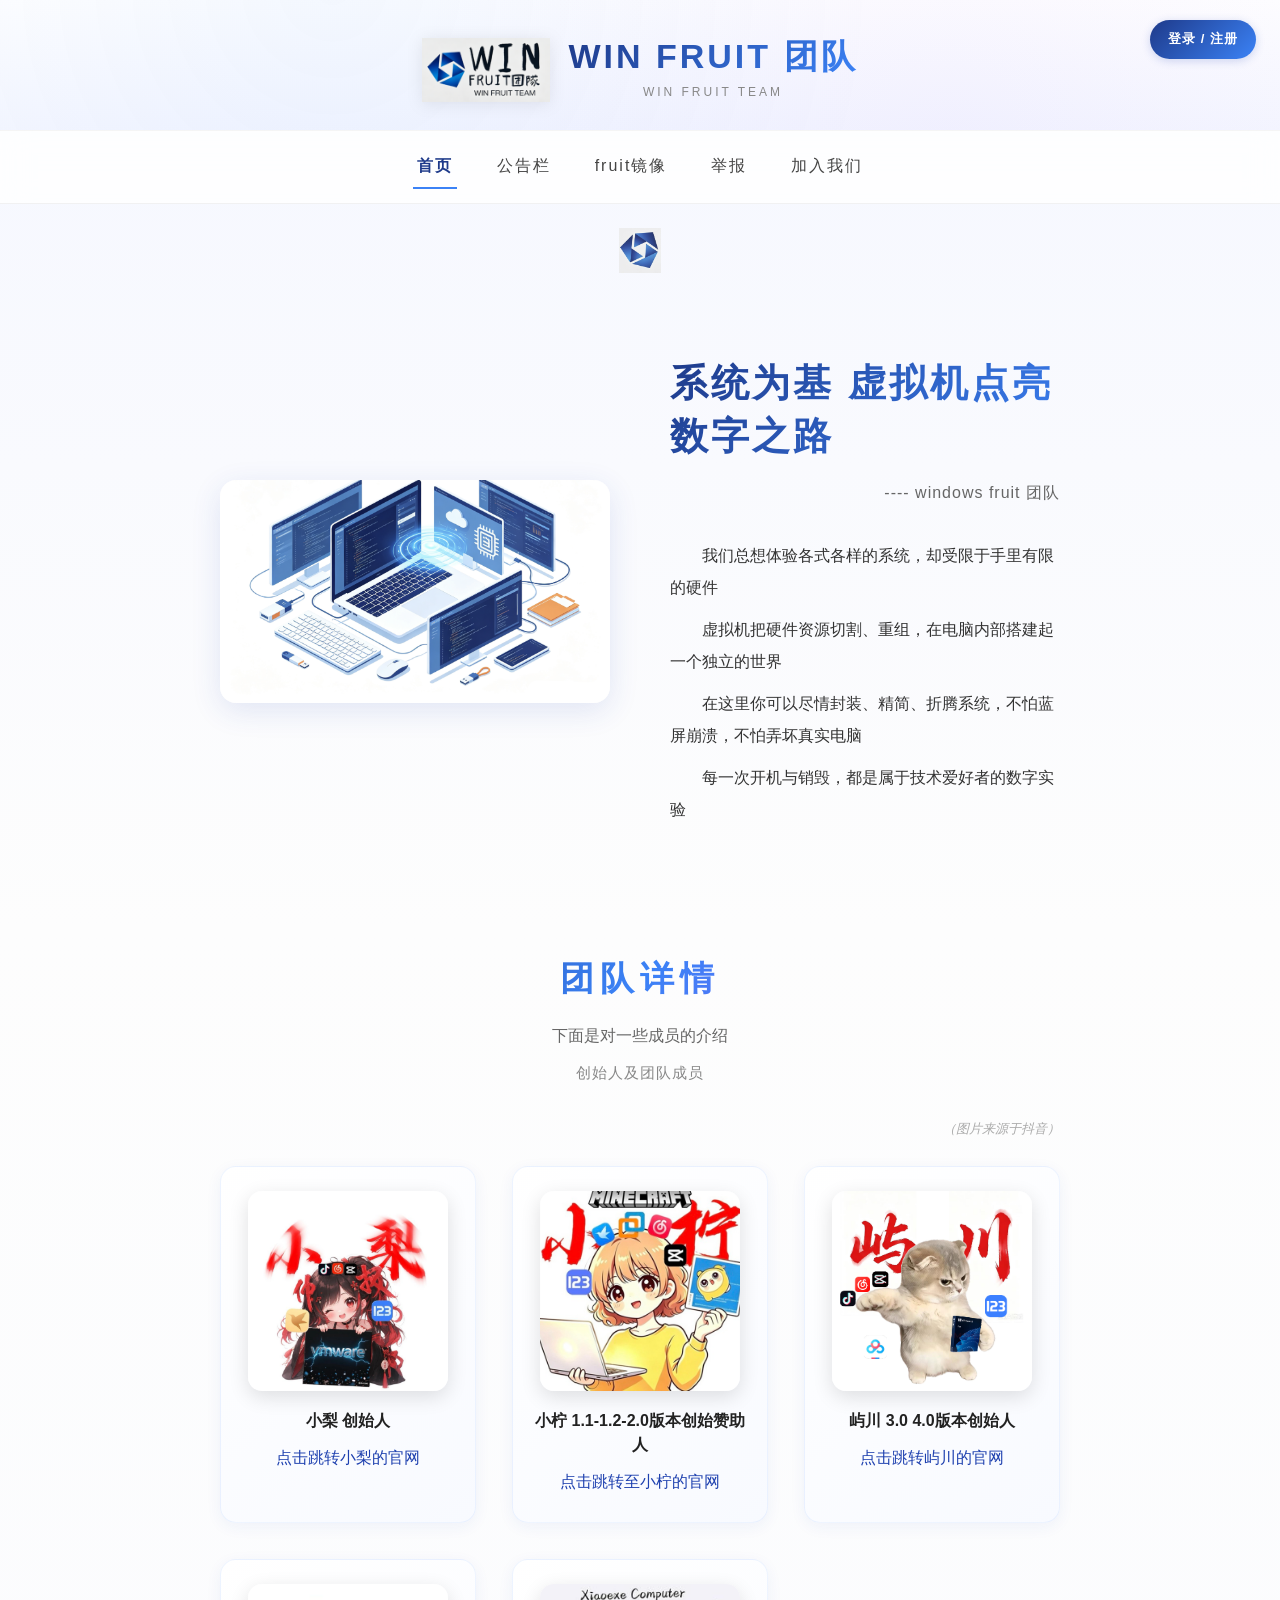
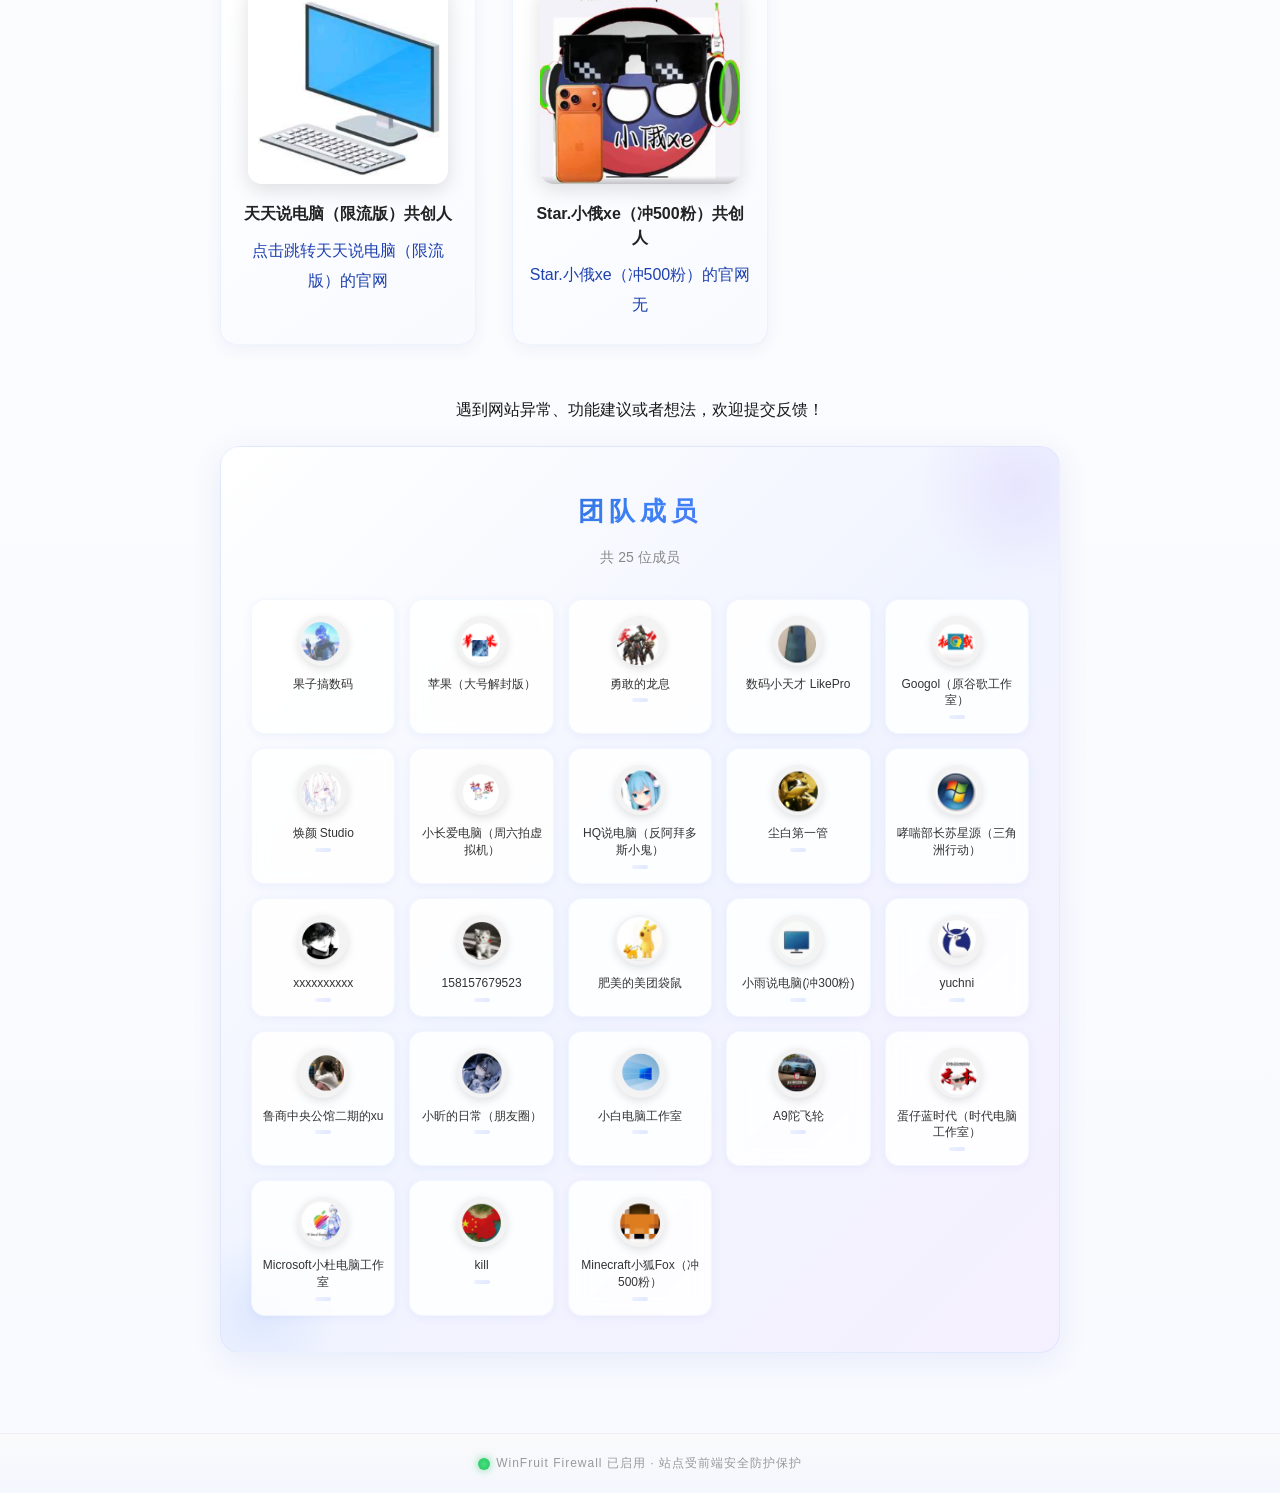
==== index.html @ 323053b9 "Update index.html" ====
<!DOCTYPE html>
<html lang="zh-CN">
<head>
    <meta charset="UTF-8">
    <meta name="viewport" content="width=device-width, initial-scale=1.0">
    <title>winfruit 团队</title>
    <style>
        * {
            margin: 0;
            padding: 0;
            box-sizing: border-box;
        }
        body {
            font-family: -apple-system, BlinkMacSystemFont, "Segoe UI", "PingFang SC", "Hiragino Sans GB", "Microsoft YaHei", "Helvetica Neue", Helvetica, Arial, sans-serif;
            color: #1a1a1a;
            background: linear-gradient(180deg, #f5f7ff 0%, #fdfdfd 30%, #f8faff 100%);
            line-height: 1.9;
            -webkit-font-smoothing: antialiased;
            -moz-osx-font-smoothing: grayscale;
            text-rendering: optimizeLegibility;
        }

        /* ========== 超链接美化 ========== */
        a {
            color: #1e40af;
            text-decoration: none;
            position: relative;
            transition: color 0.3s ease;
            cursor: pointer;
        }
        a::after {
            content: '';
            position: absolute;
            left: 0;
            bottom: -2px;
            width: 0;
            height: 1.5px;
            background: linear-gradient(90deg, #1e40af, #3b82f6);
            transition: width 0.3s ease;
        }
        a:hover {
            color: #2563eb;
        }
        a:hover::after {
            width: 100%;
        }
        a:active {
            color: #1e3a8a;
        }

        /* ========== 顶部头部 ========== */
        header {
            padding: 36px 20px 14px;
            text-align: center;
            background: linear-gradient(180deg, #ffffff 0%, #f5f7ff 100%);
            border-bottom: 1px solid rgba(0,0,0,0.04);
            position: relative;
            overflow: hidden;
        }
        header::before {
            content: '';
            position: absolute;
            top: -50%;
            left: -10%;
            width: 120%;
            height: 200%;
            background: radial-gradient(circle at 30% 20%, rgba(59,130,246,0.06) 0%, transparent 50%),
                        radial-gradient(circle at 70% 80%, rgba(139,92,246,0.05) 0%, transparent 50%);
            pointer-events: none;
        }
        .site-logo {
            display: flex;
            align-items: center;
            justify-content: center;
            gap: 18px;
            margin-bottom: 12px;
            position: relative;
            z-index: 1;
        }
        .site-logo img {
            height: 64px;
            width: auto;
            filter: drop-shadow(0 2px 8px rgba(0,0,0,0.08));
            transition: transform 0.4s cubic-bezier(0.34, 1.56, 0.64, 1);
        }
        .site-logo img:hover {
            transform: scale(1.08) rotate(-3deg);
        }
        .logo-text h1 {
            font-size: 34px;
            font-weight: 700;
            line-height: 1.2;
            letter-spacing: 3px;
            background: linear-gradient(135deg, #1e3a8a 0%, #3b82f6 50%, #8b5cf6 100%);
            -webkit-background-clip: text;
            -webkit-text-fill-color: transparent;
            background-clip: text;
            background-size: 200% 200%;
            animation: gradientShift 4s ease infinite;
        }
        @keyframes gradientShift {
            0%, 100% { background-position: 0% 50%; }
            50% { background-position: 100% 50%; }
        }
        .logo-text p {
            font-size: 12px;
            letter-spacing: 3px;
            color: #888;
            margin-top: 4px;
        }
        .site-title {
            font-size: 18px;
            margin-top: 10px;
            letter-spacing: 4px;
            color: #555;
        }

        /* ========== 用户区域（右上角） ========== */
        .user-area {
            position: absolute;
            top: 20px;
            right: 24px;
            z-index: 10;
            display: flex;
            align-items: center;
            gap: 10px;
        }
        .user-area .login-btn {
            padding: 7px 18px;
            background: linear-gradient(135deg, #1e3a8a, #3b82f6);
            color: #fff !important;
            border-radius: 20px;
            font-size: 13px;
            font-weight: 600;
            letter-spacing: 1px;
            transition: all 0.3s ease;
            box-shadow: 0 2px 10px rgba(30,64,175,0.2);
        }
        .user-area .login-btn::after { display: none; }
        .user-area .login-btn:hover {
            transform: translateY(-2px);
            box-shadow: 0 4px 16px rgba(30,64,175,0.35);
            color: #fff !important;
        }
        .user-info {
            display: flex;
            align-items: center;
            gap: 8px;
            padding: 6px 14px;
            background: rgba(255,255,255,0.9);
            border-radius: 20px;
            box-shadow: 0 2px 10px rgba(0,0,0,0.06);
            font-size: 13px;
            color: #333;
        }
        .user-info .user-avatar {
            width: 26px;
            height: 26px;
            border-radius: 50%;
            background: linear-gradient(135deg, #3b82f6, #8b5cf6);
            display: flex;
            align-items: center;
            justify-content: center;
            color: #fff;
            font-size: 12px;
            font-weight: 700;
        }
        .user-info .logout-btn {
            color: #888;
            font-size: 12px;
            cursor: pointer;
            padding: 2px 8px;
            border-radius: 10px;
            transition: all 0.2s ease;
            margin-left: 4px;
        }
        .user-info .logout-btn:hover {
            background: #fee2e2;
            color: #dc2626;
        }

        /* ========== 主导航（滚动固定） ========== */
        .main-nav {
            display: flex;
            justify-content: center;
            gap: 36px;
            font-size: 16px;
            padding: 14px 20px;
            position: sticky;
            top: 0;
            z-index: 100;
            background: rgba(255, 255, 255, 0.8);
            backdrop-filter: blur(14px);
            -webkit-backdrop-filter: blur(14px);
            border-bottom: 1px solid rgba(0,0,0,0.05);
            transition: box-shadow 0.3s ease, background 0.3s ease, padding 0.3s ease;
        }
        .main-nav.scrolled {
            box-shadow: 0 4px 20px rgba(0,0,0,0.08);
            background: rgba(255, 255, 255, 0.95);
            padding: 10px 20px;
        }
        .main-nav a {
            text-decoration: none;
            color: #444;
            padding: 6px 4px;
            border-bottom: 2px solid transparent;
            transition: all 0.3s ease;
            letter-spacing: 2px;
            position: relative;
            font-weight: 500;
        }
        .main-nav a::after {
            display: none;
        }
        .main-nav a.active {
            color: #1e3a8a;
            border-bottom-color: #3b82f6;
            font-weight: 600;
        }
        .main-nav a:hover {
            color: #2563eb;
            border-bottom-color: #3b82f6;
            transform: translateY(-1px);
        }

        /* ========== 中间分隔小logo ========== */
        .divider-logo {
            text-align: center;
            margin-bottom: 44px;
            margin-top: 24px;
        }
        .divider-logo img {
            width: 42px;
            height: auto;
            opacity: 0.85;
            transition: opacity 0.3s ease, transform 0.4s cubic-bezier(0.34, 1.56, 0.64, 1);
        }
        .divider-logo img:hover {
            opacity: 1;
            transform: rotate(180deg) scale(1.1);
        }

        /* ========== 页面容器 ========== */
        .page {
            display: none;
            max-width: 920px;
            margin: 0 auto;
            padding: 0 40px 80px;
        }
        .page.active {
            display: block;
            animation: pageIn 0.5s cubic-bezier(0.16, 1, 0.3, 1);
        }
        @keyframes pageIn {
            from { opacity: 0; transform: translateY(16px); }
            to { opacity: 1; transform: translateY(0); }
        }

        /* ========== 滚动渐入 ========== */
        .reveal {
            opacity: 0;
            transform: translateY(24px);
            transition: opacity 0.7s cubic-bezier(0.16, 1, 0.3, 1), transform 0.7s cubic-bezier(0.16, 1, 0.3, 1);
        }
        .reveal.visible {
            opacity: 1;
            transform: translateY(0);
        }

        /* ========== 首页首屏 ========== */
        .hero-section {
            display: flex;
            align-items: center;
            gap: 60px;
            margin-bottom: 80px;
            padding: 30px 0;
        }
        .hero-image {
            flex: 1;
        }
        .hero-image img {
            width: 100%;
            height: auto;
            border-radius: 16px;
            box-shadow: 0 8px 30px rgba(30,64,175,0.12);
            transition: transform 0.4s ease, box-shadow 0.4s ease;
        }
        .hero-image img:hover {
            transform: translateY(-6px) scale(1.01);
            box-shadow: 0 16px 48px rgba(30,64,175,0.18);
        }
        .hero-text {
            flex: 1;
        }
        .hero-text h2 {
            font-size: 38px;
            font-weight: 700;
            margin-bottom: 14px;
            letter-spacing: 3px;
            line-height: 1.4;
            background: linear-gradient(135deg, #1e3a8a 0%, #3b82f6 100%);
            -webkit-background-clip: text;
            -webkit-text-fill-color: transparent;
            background-clip: text;
        }
        .hero-subtitle {
            text-align: right;
            font-size: 16px;
            color: #666;
            margin-bottom: 32px;
            letter-spacing: 1px;
        }
        .hero-text p {
            font-size: 16px;
            margin-bottom: 10px;
            text-indent: 2em;
            color: #333;
            line-height: 2;
        }

        /* ========== 团队详情 ========== */
        .team-section h3 {
            text-align: center;
            font-size: 34px;
            font-weight: 700;
            margin-bottom: 10px;
            letter-spacing: 6px;
            background: linear-gradient(135deg, #1e3a8a 0%, #3b82f6 50%, #8b5cf6 100%);
            -webkit-background-clip: text;
            -webkit-text-fill-color: transparent;
            background-clip: text;
        }
        .section-desc {
            text-align: center;
            font-size: 16px;
            color: #666;
            margin-bottom: 8px;
        }
        .section-subtitle {
            text-align: center;
            font-size: 15px;
            margin-bottom: 30px;
            color: #888;
            letter-spacing: 1px;
        }
        .image-source {
            text-align: right;
            font-size: 13px;
            color: #aaa;
            margin-bottom: 24px;
            font-style: italic;
        }
        .member-grid {
            display: grid;
            grid-template-columns: repeat(3, 1fr);
            gap: 36px;
            margin-bottom: 50px;
        }
        .member-card {
            text-align: center;
            padding: 24px 16px;
            border-radius: 16px;
            background: linear-gradient(145deg, #ffffff 0%, #f8faff 100%);
            box-shadow: 0 4px 16px rgba(30,64,175,0.06);
            border: 1px solid rgba(59,130,246,0.08);
            transition: transform 0.4s cubic-bezier(0.34, 1.56, 0.64, 1), box-shadow 0.4s ease, border-color 0.4s ease;
            position: relative;
            overflow: hidden;
        }
        .member-card::before {
            content: '';
            position: absolute;
            top: 0;
            left: 0;
            right: 0;
            height: 3px;
            background: linear-gradient(90deg, #1e3a8a, #3b82f6, #8b5cf6);
            transform: scaleX(0);
            transition: transform 0.4s ease;
        }
        .member-card:hover {
            transform: translateY(-8px);
            box-shadow: 0 16px 40px rgba(30,64,175,0.14);
            border-color: rgba(59,130,246,0.2);
        }
        .member-card:hover::before {
            transform: scaleX(1);
        }
        .member-avatar {
            width: 200px;
            height: 200px;
            margin: 0 auto 18px;
            overflow: hidden;
            border-radius: 14px;
            box-shadow: 0 6px 20px rgba(0,0,0,0.12);
        }
        .member-avatar img {
            width: 100%;
            height: 100%;
            object-fit: cover;
            transition: transform 0.6s cubic-bezier(0.16, 1, 0.3, 1);
        }
        .member-card:hover .member-avatar img {
            transform: scale(1.1);
        }
        .member-name {
            font-size: 16px;
            margin-bottom: 10px;
            color: #222;
            font-weight: 600;
            line-height: 1.5;
        }

        /* ========== 首页全部成员列表 ========== */
        .all-members {
            margin-top: 20px;
            padding: 40px 30px 36px;
            background: linear-gradient(135deg, #ffffff 0%, #f0f4ff 50%, #f5f0ff 100%);
            border-radius: 20px;
            box-shadow: 0 8px 32px rgba(30,64,175,0.08);
            border: 1px solid rgba(59,130,246,0.1);
            position: relative;
            overflow: hidden;
        }
        .all-members::before {
            content: '';
            position: absolute;
            top: -60px;
            right: -60px;
            width: 200px;
            height: 200px;
            background: radial-gradient(circle, rgba(139,92,246,0.1) 0%, transparent 70%);
            border-radius: 50%;
        }
        .all-members::after {
            content: '';
            position: absolute;
            bottom: -40px;
            left: -40px;
            width: 160px;
            height: 160px;
            background: radial-gradient(circle, rgba(59,130,246,0.1) 0%, transparent 70%);
            border-radius: 50%;
        }
        .all-members h4 {
            text-align: center;
            font-size: 26px;
            font-weight: 700;
            margin-bottom: 8px;
            letter-spacing: 5px;
            background: linear-gradient(135deg, #1e3a8a 0%, #3b82f6 50%, #8b5cf6 100%);
            -webkit-background-clip: text;
            -webkit-text-fill-color: transparent;
            background-clip: text;
            position: relative;
            z-index: 1;
        }
        .all-members .members-count {
            text-align: center;
            font-size: 14px;
            color: #888;
            margin-bottom: 28px;
            position: relative;
            z-index: 1;
        }
        .member-list-grid {
            display: grid;
            grid-template-columns: repeat(auto-fill, minmax(130px, 1fr));
            gap: 14px;
            position: relative;
            z-index: 1;
        }
        .member-list-item {
            display: flex;
            flex-direction: column;
            align-items: center;
            padding: 16px 10px 14px;
            background: rgba(255,255,255,0.85);
            backdrop-filter: blur(8px);
            border-radius: 14px;
            box-shadow: 0 2px 10px rgba(30,64,175,0.05);
            border: 1px solid rgba(59,130,246,0.06);
            transition: all 0.35s cubic-bezier(0.34, 1.56, 0.64, 1);
            cursor: default;
        }
        .member-list-item:hover {
            transform: translateY(-5px) scale(1.03);
            box-shadow: 0 10px 24px rgba(30,64,175,0.14);
            border-color: rgba(59,130,246,0.2);
            background: rgba(255,255,255,0.98);
        }
        .member-list-avatar {
            width: 50px;
            height: 50px;
            border-radius: 50%;
            overflow: hidden;
            margin-bottom: 10px;
            background: #f0f0f0;
            box-shadow: 0 3px 10px rgba(0,0,0,0.12);
            transition: transform 0.4s ease, box-shadow 0.4s ease;
        }
        .member-list-item:hover .member-list-avatar {
            transform: scale(1.1);
            box-shadow: 0 5px 16px rgba(59,130,246,0.25);
        }
        .member-list-avatar img {
            width: 100%;
            height: 100%;
            object-fit: cover;
        }
        .member-list-name {
            font-size: 12px;
            color: #333;
            text-align: center;
            line-height: 1.4;
            word-break: break-all;
            font-weight: 500;
        }
        .member-list-item .tag {
            margin-top: 6px;
            font-size: 10px;
            padding: 2px 8px;
            border-radius: 10px;
            background: linear-gradient(135deg, #eef2ff, #e0e7ff);
            color: #4f46e5;
            font-weight: 600;
        }

        /* ========== 镜像下载页面 ========== */
        .mirror-section {
            margin-bottom: 50px;
        }
        .mirror-section h3 {
            text-align: center;
            font-size: 32px;
            font-weight: 700;
            margin-bottom: 10px;
            letter-spacing: 5px;
            background: linear-gradient(135deg, #1e3a8a 0%, #3b82f6 50%, #8b5cf6 100%);
            -webkit-background-clip: text;
            -webkit-text-fill-color: transparent;
            background-clip: text;
        }
        .mirror-desc {
            text-align: center;
            font-size: 15px;
            color: #888;
            margin-bottom: 36px;
            letter-spacing: 1px;
        }
        .mirror-category {
            margin-bottom: 40px;
        }
        .mirror-category h4 {
            font-size: 20px;
            font-weight: 700;
            margin-bottom: 18px;
            padding-left: 14px;
            border-left: 4px solid;
            display: flex;
            align-items: center;
            gap: 10px;
        }
        .mirror-category h4 .cat-icon {
            font-size: 22px;
        }
        .mirror-category.win h4 { border-color: #3b82f6; color: #1e40af; }
        .mirror-category.mac h4 { border-color: #8b5cf6; color: #6d28d9; }
        .mirror-category.linux h4 { border-color: #22c55e; color: #15803d; }
        .mirror-category.other h4 { border-color: #f59e0b; color: #b45309; }
        .mirror-grid {
            display: grid;
            grid-template-columns: repeat(auto-fill, minmax(240px, 1fr));
            gap: 16px;
        }
        .mirror-card {
            padding: 18px 20px;
            background: linear-gradient(145deg, #ffffff, #f8faff);
            border-radius: 14px;
            box-shadow: 0 3px 14px rgba(30,64,175,0.06);
            border: 1px solid rgba(59,130,246,0.08);
            transition: all 0.35s cubic-bezier(0.34, 1.56, 0.64, 1);
            display: flex;
            flex-direction: column;
            gap: 6px;
        }
        .mirror-card:hover {
            transform: translateY(-5px);
            box-shadow: 0 12px 30px rgba(30,64,175,0.14);
            border-color: rgba(59,130,246,0.2);
        }
        .mirror-card .mirror-name {
            font-size: 15px;
            font-weight: 600;
            color: #1a1a1a;
        }
        .mirror-card .mirror-ver {
            font-size: 12px;
            color: #888;
        }
        .mirror-card .download-link {
            margin-top: 8px;
            display: inline-flex;
            align-items: center;
            gap: 5px;
            font-size: 13px;
            font-weight: 600;
            padding: 6px 14px;
            border-radius: 18px;
            background: linear-gradient(135deg, #1e3a8a, #3b82f6);
            color: #fff !important;
            align-self: flex-start;
            transition: all 0.3s ease;
        }
        .mirror-card .download-link::after { display: none; }
        .mirror-card .download-link:hover {
            transform: translateX(3px);
            box-shadow: 0 4px 14px rgba(30,64,175,0.3);
            color: #fff !important;
        }
        .mirror-card .download-link::before {
            content: '↓';
            font-weight: 700;
        }
        .mirror-locked {
            text-align: center;
            padding: 80px 20px;
            background: linear-gradient(135deg, #ffffff, #f0f4ff);
            border-radius: 20px;
            box-shadow: 0 8px 32px rgba(30,64,175,0.08);
        }
        .mirror-locked .lock-icon {
            font-size: 56px;
            margin-bottom: 20px;
        }
        .mirror-locked h4 {
            font-size: 24px;
            font-weight: 700;
            color: #1e3a8a;
            margin-bottom: 12px;
        }
        .mirror-locked p {
            font-size: 15px;
            color: #666;
            margin-bottom: 28px;
        }

        /* ========== 登录/注册弹窗 ========== */
        .auth-overlay {
            display: none;
            position: fixed;
            top: 0;
            left: 0;
            width: 100%;
            height: 100%;
            background: rgba(0,0,0,0.45);
            backdrop-filter: blur(6px);
            z-index: 1000;
            align-items: center;
            justify-content: center;
            animation: fadeInOverlay 0.3s ease;
        }
        .auth-overlay.show {
            display: flex;
        }
        @keyframes fadeInOverlay {
            from { opacity: 0; }
            to { opacity: 1; }
        }
        .auth-box {
            background: #fff;
            border-radius: 20px;
            width: 400px;
            max-width: 90vw;
            padding: 36px 32px 28px;
            box-shadow: 0 20px 60px rgba(0,0,0,0.2);
            position: relative;
            animation: slideUp 0.4s cubic-bezier(0.16, 1, 0.3, 1);
        }
        @keyframes slideUp {
            from { opacity: 0; transform: translateY(30px) scale(0.96); }
            to { opacity: 1; transform: translateY(0) scale(1); }
        }
        .auth-close {
            position: absolute;
            top: 16px;
            right: 18px;
            width: 30px;
            height: 30px;
            border-radius: 50%;
            display: flex;
            align-items: center;
            justify-content: center;
            cursor: pointer;
            color: #999;
            font-size: 20px;
            transition: all 0.2s ease;
            background: transparent;
            border: none;
        }
        .auth-close:hover {
            background: #f3f4f6;
            color: #333;
        }
        .auth-tabs {
            display: flex;
            gap: 0;
            margin-bottom: 28px;
            border-bottom: 2px solid #f0f0f0;
        }
        .auth-tab {
            flex: 1;
            text-align: center;
            padding: 12px 0;
            font-size: 16px;
            font-weight: 600;
            color: #999;
            cursor: pointer;
            transition: all 0.3s ease;
            position: relative;
            border-bottom: 2px solid transparent;
            margin-bottom: -2px;
        }
        .auth-tab.active {
            color: #1e3a8a;
            border-bottom-color: #3b82f6;
        }
        .auth-form {
            display: none;
        }
        .auth-form.active {
            display: block;
            animation: fadeInForm 0.3s ease;
        }
        @keyframes fadeInForm {
            from { opacity: 0; transform: translateX(10px); }
            to { opacity: 1; transform: translateX(0); }
        }
        .auth-form h3 {
            font-size: 22px;
            font-weight: 700;
            margin-bottom: 6px;
            color: #1a1a1a;
        }
        .auth-form .auth-sub {
            font-size: 13px;
            color: #888;
            margin-bottom: 24px;
        }
        .form-group {
            margin-bottom: 18px;
        }
        .form-group label {
            display: block;
            font-size: 13px;
            font-weight: 600;
            color: #555;
            margin-bottom: 7px;
        }
        .form-group input {
            width: 100%;
            padding: 12px 16px;
            border: 1.5px solid #e5e7eb;
            border-radius: 10px;
            font-size: 14px;
            font-family: inherit;
            transition: all 0.3s ease;
            outline: none;
            background: #fafafa;
        }
        .form-group input:focus {
            border-color: #3b82f6;
            background: #fff;
            box-shadow: 0 0 0 3px rgba(59,130,246,0.1);
        }
        .auth-submit {
            width: 100%;
            padding: 13px;
            background: linear-gradient(135deg, #1e3a8a, #3b82f6);
            color: #fff;
            border: none;
            border-radius: 10px;
            font-size: 15px;
            font-weight: 600;
            letter-spacing: 2px;
            cursor: pointer;
            transition: all 0.3s ease;
            font-family: inherit;
            margin-top: 6px;
        }
        .auth-submit:hover {
            transform: translateY(-2px);
            box-shadow: 0 6px 20px rgba(30,64,175,0.3);
        }
        .auth-submit:active {
            transform: translateY(0);
        }
        .auth-msg {
            text-align: center;
            font-size: 13px;
            margin-top: 14px;
            min-height: 18px;
        }
        .auth-msg.error { color: #dc2626; }
        .auth-msg.success { color: #16a34a; }

        /* ========== 公告栏页面 ========== */
        .notice-block {
            margin-bottom: 70px;
        }
        .notice-block h3 {
            text-align: center;
            font-size: 30px;
            font-weight: 700;
            margin-bottom: 24px;
            letter-spacing: 4px;
            color: #1a1a1a;
            position: relative;
            padding-bottom: 12px;
        }
        .notice-block h3::after {
            content: '';
            position: absolute;
            bottom: 0;
            left: 50%;
            transform: translateX(-50%);
            width: 60px;
            height: 3px;
            background: linear-gradient(90deg, #1e40af, #3b82f6, #8b5cf6);
            border-radius: 2px;
        }
        .notice-empty {
            text-align: center;
            font-size: 16px;
            color: #888;
        }
        .notice-time {
            text-align: center;
            color: #aaa;
            font-size: 14px;
            margin-top: 8px;
        }
        .notice-content {
            max-width: 760px;
            margin: 0 auto;
            font-size: 16px;
            text-indent: 2em;
            color: #333;
            line-height: 2.1;
            padding: 28px 32px;
            background: linear-gradient(135deg, #ffffff 0%, #f8faff 100%);
            border-radius: 14px;
            box-shadow: 0 4px 20px rgba(30,64,175,0.06);
            border-left: 4px solid #3b82f6;
            position: relative;
        }
        .notice-greeting {
            font-size: 18px;
            margin-bottom: 14px;
            text-indent: 0;
            color: #1a1a1a;
            font-weight: 600;
        }
        .notice-author {
            text-align: right;
            margin-top: 18px;
            color: #666;
            text-indent: 0;
        }
        .rules-content {
            max-width: 760px;
            margin: 0 auto;
            font-size: 16px;
            color: #333;
            line-height: 2.1;
            padding: 28px 32px;
            background: linear-gradient(135deg, #ffffff 0%, #f8faff 100%);
            border-radius: 14px;
            box-shadow: 0 4px 20px rgba(30,64,175,0.06);
            border-left: 4px solid #8b5cf6;
        }
        .rules-content p {
            margin-bottom: 8px;
        }
        .rules-content strong {
            color: #1e3a8a;
            font-weight: 700;
        }

        /* ========== 举报/反馈页面 ========== */
        .form-block {
            margin-bottom: 70px;
        }
        .form-block h3 {
            text-align: center;
            font-size: 30px;
            font-weight: 700;
            margin-bottom: 14px;
            letter-spacing: 4px;
            color: #1a1a1a;
        }
        .form-subtitle {
            text-align: center;
            font-size: 15px;
            color: #888;
            margin-bottom: 30px;
        }
        .contact-email {
            text-align: center;
            font-size: 17px;
            padding: 32px 24px;
            background: linear-gradient(135deg, #ffffff 0%, #eef2ff 50%, #f5f0ff 100%);
            border-radius: 16px;
            box-shadow: 0 4px 20px rgba(30,64,175,0.08);
            border: 1px solid rgba(59,130,246,0.1);
            transition: box-shadow 0.4s ease, transform 0.4s ease;
            position: relative;
            overflow: hidden;
        }
        .contact-email::before {
            content: '';
            position: absolute;
            top: 0;
            left: 0;
            right: 0;
            height: 3px;
            background: linear-gradient(90deg, #1e3a8a, #3b82f6, #8b5cf6);
        }
        .contact-email:hover {
            box-shadow: 0 10px 32px rgba(30,64,175,0.14);
            transform: translateY(-3px);
        }
        .contact-email a {
            font-size: 18px;
            font-weight: 600;
            letter-spacing: 1px;
        }

        /* ========== 加入我们页面 ========== */
        .join-section {
            text-align: center;
            padding: 50px 20px;
        }
        .join-section h3 {
            font-size: 36px;
            font-weight: 700;
            margin-bottom: 36px;
            letter-spacing: 6px;
            background: linear-gradient(135deg, #1e3a8a 0%, #3b82f6 50%, #8b5cf6 100%);
            -webkit-background-clip: text;
            -webkit-text-fill-color: transparent;
            background-clip: text;
        }
        .join-condition {
            font-size: 17px;
            line-height: 2.2;
            margin-bottom: 44px;
            color: #444;
            max-width: 600px;
            margin-left: auto;
            margin-right: auto;
            padding: 28px 32px;
            background: linear-gradient(135deg, #ffffff 0%, #f0f4ff 100%);
            border-radius: 16px;
            box-shadow: 0 4px 20px rgba(30,64,175,0.06);
            border: 1px solid rgba(59,130,246,0.08);
        }
        .join-link {
            display: inline-block;
            font-size: 20px;
            letter-spacing: 3px;
            padding: 16px 52px;
            background: linear-gradient(135deg, #1e3a8a 0%, #3b82f6 50%, #8b5cf6 100%);
            background-size: 200% 200%;
            color: #ffffff !important;
            border-radius: 32px;
            box-shadow: 0 6px 24px rgba(30,64,175,0.3);
            transition: all 0.4s ease;
            text-decoration: none !important;
            font-weight: 600;
            position: relative;
            overflow: hidden;
            animation: gradientShift 3s ease infinite;
        }
        .join-link::after {
            display: none;
        }
        .join-link::before {
            content: '';
            position: absolute;
            top: 0;
            left: -100%;
            width: 100%;
            height: 100%;
            background: linear-gradient(90deg, transparent, rgba(255,255,255,0.25), transparent);
            transition: left 0.6s ease;
        }
        .join-link:hover {
            color: #ffffff !important;
            transform: translateY(-4px);
            box-shadow: 0 12px 36px rgba(30,64,175,0.4);
        }
        .join-link:hover::before {
            left: 100%;
        }
        .join-link:active {
            transform: translateY(-1px);
        }
        .join-email {
            margin-top: 60px;
            font-size: 15px;
            color: #888;
        }

        /* ========== 底部防火墙状态条 ========== */
        .firewall-bar {
            text-align: center;
            padding: 18px 20px;
            font-size: 12px;
            color: #999;
            border-top: 1px solid #f0f0f0;
            background: linear-gradient(180deg, #fafafa 0%, #f5f7ff 100%);
            letter-spacing: 1px;
        }
        .firewall-bar .shield {
            display: inline-block;
            width: 12px;
            height: 12px;
            background: radial-gradient(circle, #4ade80, #22c55e);
            border-radius: 50%;
            margin-right: 6px;
            vertical-align: middle;
            box-shadow: 0 0 8px rgba(34,197,94,0.6);
            animation: pulse 2s infinite;
        }
        @keyframes pulse {
            0%, 100% { opacity: 1; box-shadow: 0 0 8px rgba(34,197,94,0.6); }
            50% { opacity: 0.6; box-shadow: 0 0 16px rgba(34,197,94,0.4); }
        }

        /* ========== 响应式适配 ========== */
        @media (max-width: 768px) {
            .hero-section { flex-direction: column; gap: 30px; }
            .member-grid { grid-template-columns: 1fr; gap: 24px; }
            .hero-text h2 { font-size: 28px; }
            .page { padding: 0 20px 60px; }
            .main-nav { gap: 16px; font-size: 13px; }
            .logo-text h1 { font-size: 26px; }
            .join-link { font-size: 17px; padding: 14px 36px; }
            .member-list-grid { grid-template-columns: repeat(auto-fill, minmax(100px, 1fr)); gap: 10px; }
            .all-members { padding: 28px 16px 24px; }
            .all-members h4 { font-size: 22px; }
            .user-area { top: 12px; right: 12px; }
            .user-area .login-btn { padding: 5px 12px; font-size: 12px; }
            .mirror-grid { grid-template-columns: 1fr; }
        }
    </style>
</head>
<body>
    <!-- 顶部站点头部 -->
    <header>
        <div class="user-area" id="userArea">
            <!-- 动态渲染：未登录显示登录按钮，已登录显示用户信息 -->
        </div>
        <div class="site-logo">
            <img src="assets/logo.png" alt="WIN FRUIT 团队">
            <div class="logo-text">
                <h1>WIN FRUIT 团队</h1>
                <p>WIN FRUIT TEAM</p>
            </div>
        </div>
        <div class="site-title"></div>
    </header>

    <!-- 主导航（滚动固定） -->
    <nav class="main-nav">
        <a href="#" class="nav-link active" data-target="home">首页</a>
        <a href="#" class="nav-link" data-target="notice">公告栏</a>
        <a href="#" class="nav-link" data-target="mirror">fruit镜像</a>
        <a href="#" class="nav-link" data-target="report">举报</a>
        <a href="#" class="nav-link" data-target="join">加入我们</a>
    </nav>

    <!-- 分隔小logo -->
    <div class="divider-logo">
        <img src="assets/logo-mini.jpg" alt="">
    </div>

    <!-- 主内容区 -->
    <main>
        <!-- 首页 -->
        <section id="home" class="page active">
            <div class="hero-section reveal">
                <div class="hero-image">
                    <img src="assets/hero-banner.png" alt="虚拟机技术插画">
                </div>
                <div class="hero-text">
                    <h2>系统为基 虚拟机点亮数字之路</h2>
                    <div class="hero-subtitle">---- windows fruit 团队</div>
                <p>我们总想体验各式各样的系统，却受限于手里有限的硬件</p>
                <p>虚拟机把硬件资源切割、重组，在电脑内部搭建起一个独立的世界</p>
                <p>在这里你可以尽情封装、精简、折腾系统，不怕蓝屏崩溃，不怕弄坏真实电脑</p>
                <p>每一次开机与销毁，都是属于技术爱好者的数字实验</p>
                </div>
            </div>

            <div class="team-section">
                <h3 class="reveal">团队详情</h3>
                <p class="section-desc reveal">下面是对一些成员的介绍</p>
                <p class="section-subtitle reveal">创始人及团队成员</p>
                <p class="image-source reveal">（图片来源于抖音）</p>

                <div class="member-grid">
                    <div class="member-card reveal">
                        <div class="member-avatar">
                            <img src="assets/member-xiaoli.jpg" alt="小梨">
                        </div>
                        <div class="member-name">小梨 创始人</div>
                        <a href="https://xiaolidiannaogzs.mysxl.cn/" target="_blank">点击跳转小梨的官网</a>
                    </div>
                    <div class="member-card reveal">
                        <div class="member-avatar">
                            <img src="assets/member-xiaoning.jpg" alt="小柠">
                        </div>
                        <div class="member-name">小柠 1.1-1.2-2.0版本创始赞助人</div>
                        <a href="https://xiaoning.mysxl.cn/" target="_blank">点击跳转至小柠的官网</a>
                    </div>
                    <div class="member-card reveal">
                        <div class="member-avatar">
                            <img src="assets/member-yuchuan.png" alt="屿川">
                        </div>
                        <div class="member-name">屿川 3.0 4.0版本创始人</div>
                        <a href="https://yuchuandngzs.mysxl.cn/" target="_blank">点击跳转屿川的官网</a>
                    </div>
                    <div class="member-card reveal">
                        <div class="member-avatar">
                            <img src="assets/member-ttsdn.png" alt="天天说电脑（限流版）">
                        </div>
                        <div class="member-name">天天说电脑（限流版）共创人</div>
                        <a href="https://tiantianwindows.mysxl.cn/" target="_blank">点击跳转天天说电脑（限流版）的官网</a>
                    </div>
                    <div class="member-card reveal">
                        <div class="member-avatar">
                            <img src="assets/member-xiaoe.png" alt="Star.小俄xe（冲500粉）">
                        </div>
                        <div class="member-name">Star.小俄xe（冲500粉）共创人</div>
                        <a href="https://tiantiawindows.mysxl.cn/" target="_blank">Star.小俄xe（冲500粉）的官网无</a>
                    </div>
                </div>

                <p style="text-align: center; font-size: 16px;" class="reveal">
                    遇到网站异常、功能建议或者想法，欢迎提交反馈！
                </p>
            </div>

            <!-- 全部团队成员 -->
            <div class="all-members reveal">
                <h4>团队成员</h4>
                <p class="members-count">共 25 位成员</p>
                <div class="member-list-grid">
                    <div class="member-list-item">
                        <div class="member-list-avatar"><img src="assets/sidebar/1.png" alt=""></div>
                        <div class="member-list-name">果子搞数码</div>
                    </div>
                    <div class="member-list-item">
                        <div class="member-list-avatar"><img src="assets/sidebar/2.png" alt=""></div>
                        <div class="member-list-name">苹果（大号解封版）</div>
                    </div>
                    <div class="member-list-item">
                        <div class="member-list-avatar"><img src="assets/sidebar/3.png" alt=""></div>
                        <div class="member-list-name">勇敢的龙息</div>
                        <span class="tag"></span>
                    </div>
                    <div class="member-list-item">
                        <div class="member-list-avatar"><img src="assets/sidebar/4.png" alt=""></div>
                        <div class="member-list-name">数码小天才 LikePro</div>
                    </div>
                    <div class="member-list-item">
                        <div class="member-list-avatar"><img src="assets/sidebar/5.png" alt=""></div>
                        <div class="member-list-name">Googol（原谷歌工作室）</div>
                        <span class="tag"></span>
                    </div>
                    <div class="member-list-item">
                        <div class="member-list-avatar"><img src="assets/sidebar/6.png" alt=""></div>
                        <div class="member-list-name">焕颜 Studio</div>
                        <span class="tag"></span>
                    </div>
                    <div class="member-list-item">
                        <div class="member-list-avatar"><img src="assets/sidebar/7.png" alt=""></div>
                        <div class="member-list-name">小长爱电脑（周六拍虚拟机）</div>
                    </div>
                    <div class="member-list-item">
                        <div class="member-list-avatar"><img src="assets/sidebar/8.png" alt=""></div>
                        <div class="member-list-name">HQ说电脑（反阿拜多斯小鬼）</div>
                        <span class="tag"></span>
                    </div>
                    <div class="member-list-item">
                        <div class="member-list-avatar"><img src="assets/sidebar/9.png" alt=""></div>
                        <div class="member-list-name">尘白第一管</div>
                        <span class="tag"></span>
                    </div>
                    <div class="member-list-item">
                        <div class="member-list-avatar"><img src="assets/sidebar/11.png" alt=""></div>
                        <div class="member-list-name">哮喘部长苏星源（三角洲行动）</div>
                    </div>
                    <div class="member-list-item">
                        <div class="member-list-avatar"><img src="assets/sidebar/12.png" alt=""></div>
                        <div class="member-list-name">xxxxxxxxxx</div>
                        <span class="tag"></span>
                    </div>
                    <div class="member-list-item">
                        <div class="member-list-avatar"><img src="assets/sidebar/13.png" alt=""></div>
                        <div class="member-list-name">158157679523</div>
                        <span class="tag"></span>
                    </div>
                    <div class="member-list-item">
                        <div class="member-list-avatar"><img src="assets/sidebar/14.png" alt=""></div>
                        <div class="member-list-name">肥美的美团袋鼠</div>
                    </div>
                    <div class="member-list-item">
                        <div class="member-list-avatar"><img src="assets/sidebar/15.png" alt=""></div>
                        <div class="member-list-name">小雨说电脑(冲300粉)</div>
                        <span class="tag"></span>
                    </div>
                    <div class="member-list-item">
                        <div class="member-list-avatar"><img src="assets/sidebar/16.png" alt=""></div>
                        <div class="member-list-name">yuchni</div>
                        <span class="tag"></span>
                    </div>
                    <div class="member-list-item">
                        <div class="member-list-avatar"><img src="assets/sidebar/17.png" alt=""></div>
                        <div class="member-list-name">鲁商中央公馆二期的xu</div>
                        <span class="tag"></span>
                    </div>
                    <div class="member-list-item">
                        <div class="member-list-avatar"><img src="assets/sidebar/20.png" alt=""></div>
                        <div class="member-list-name">小昕的日常（朋友圈）</div>
                        <span class="tag"></span>
                    </div>
                    <div class="member-list-item">
                        <div class="member-list-avatar"><img src="assets/sidebar/21.png" alt=""></div>
                        <div class="member-list-name">小白电脑工作室</div>
                        <span class="tag"></span>
                    </div>
                    <div class="member-list-item">
                        <div class="member-list-avatar"><img src="assets/sidebar/22.png" alt=""></div>
                        <div class="member-list-name">A9陀飞轮</div>
                        <span class="tag"></span>
                    </div>
                    <div class="member-list-item">
                        <div class="member-list-avatar"><img src="assets/sidebar/23.png" alt=""></div>
                        <div class="member-list-name">蛋仔蓝时代（时代电脑工作室）</div>
                        <span class="tag"></span>
                    </div>
                    <div class="member-list-item">
                        <div class="member-list-avatar"><img src="assets/sidebar/24.png" alt=""></div>
                        <div class="member-list-name">Microsoft小杜电脑工作室</div>
                        <span class="tag"></span>
                    </div>
                    <div class="member-list-item">
                        <div class="member-list-avatar"><img src="assets/sidebar/25.png" alt=""></div>
                        <div class="member-list-name">kill</div>
                        <span class="tag"></span>
                    </div>
                    <div class="member-list-item">
                        <div class="member-list-avatar"><img src="assets/sidebar/27.png" alt=""></div>
                        <div class="member-list-name">Minecraft小狐Fox（冲500粉）</div>
                        <span class="tag"></span>
                    </div>
                </div>
            </div>
        </section>

        <!-- 公告栏 -->
        <section id="notice" class="page">
            <div class="notice-block reveal">
                <h3>通报栏</h3>
                <p class="notice-empty">无</p>
                <p class="notice-time">更新于2026.8.24 18:15</p>
            </div>

            <div class="notice-block reveal">
                <h3>更新公告</h3>
                <p class="section-subtitle">-4.0 winfiuit 官网更新通知</p>
                <div class="notice-content">
                    <p class="notice-greeting">访问 WinFruit 团队官网的用户大家好：</p>
                    <p>本站完成了新一轮更新，调整了网站的 UI 界面，改善浏览效果，WinFruit 团队也更新了几名团队人员。官网已从sxl移到GitHub，同时修复了一些页面小问题。之后我们也会继续改进网站，感谢大家的使用与支持。</p>
                    <p class="notice-author">winfruit 团队管理员 屿川</p>
                </div>
            </div>

            <div class="notice-block reveal">
                <h3>团队规则</h3>
                <div class="rules-content">
                    <p><strong>【群及团队公告】</strong></p>
                    <p>&nbsp;&nbsp;&nbsp;&nbsp;感谢大家加入本群以及团队，本团队提倡理性交流，积极和群主互动，群主最新消息也会在本群及时发布。</p>
                    <p><strong>【一】</strong>遵纪守法，不危害社会。为营造和谐的交流环境，特制定如下规则，望各位知悉：不散播不健康言论、敏感及消极思想，倡导和谐平台，欢迎促进进步的正能量话题讨论，违者警告一次无效者移出，禁止互相谩骂。</p>
                    <p><strong>【二】</strong>互相尊重，不人身攻击，不因过往纠纷或意见相悖而相互攻击。</p>
                    <p><strong>【三】</strong>相互监督，举报不良，遇行为不正或居心不良者移除本群。</p>
                    <p><strong>【四】</strong>拉人进群，必须为支持主播的朋友，经群主或管理员审核方可进入，请相互负责；纯商家及动机不纯者请自重。</p>
                    <p><strong>【五】</strong>本群仅作为交流电脑及其他内容的沟通平台；未经允许，禁止发布为其他主播引流的视频、链接之类，违者一次警告，二次移出。</p>
                    <p><strong>【六】</strong>不得在群内吵架，不得辱骂诋毁他人，违反2次者移出。</p>
                    <p><strong>【七】</strong>不得发布黄色、暴力、低级趣味的表情、信息、图片和链接等，不得发布虚假骗人信息，违者移出。</p>
                    <p><strong>【八】</strong>不参政不议政，不得发布有政治倾向的内容，违者立即移出。</p>
                    <p>本公告自发布之日起实施，请遵照执行，感谢大家配合。</p>
                    <p style="text-align:right; margin-top:20px;">-winfruit 团队管理员 小柠 屿川</p>
                </div>
            </div>
        </section>

        <!-- fruit镜像 -->
        <section id="mirror" class="page">
            <div class="mirror-section">
                <h3 class="reveal">Fruit 镜像</h3>
                <p class="mirror-desc reveal">系统镜像下载站 · 登录后即可获取下载链接</p>

                <!-- 未登录时显示锁定提示 -->
                <div class="mirror-locked reveal" id="mirrorLocked">
                    <div class="lock-icon">🔒</div>
                    <h4>此内容需要登录</h4>
                    <p>访问 Fruit 镜像下载需要先登录账号，没有账号请先注册</p>
                    <button class="auth-submit" style="width:auto; padding:12px 40px;" onclick="openAuth('login')">立即登录</button>
                </div>

                <!-- 登录后显示镜像内容 -->
                <div id="mirrorContent" style="display:none;">
                    <!-- Windows 镜像 -->
                    <div class="mirror-category win reveal">
                        <h4><span class="cat-icon">🪟</span> Windows 镜像</h4>
                        <div class="mirror-grid">
                            <div class="mirror-card">
                                <div class="mirror-name">Windows 11</div>
                                <div class="mirror-ver">23H2 / 24H2 · 64位</div>
                                <a href="https://www.microsoft.com/software-download/windows11" target="_blank" class="download-link">官方下载</a>
                            </div>
                            <div class="mirror-card">
                                <div class="mirror-name">Windows 10</div>
                                <div class="mirror-ver">22H2 · 64位</div>
                                <a href="https://www.microsoft.com/software-download/windows10" target="_blank" class="download-link">官方下载</a>
                            </div>
                            <div class="mirror-card">
                                <div class="mirror-name">Windows 10 LTSC</div>
                                <div class="mirror-ver">2021 / 2024 · 64位</div>
                                <a href="https://www.microsoft.com/evalcenter/evaluate-windows-10-enterprise" target="_blank" class="download-link">评估中心</a>
                            </div>
                            <div class="mirror-card">
                                <div class="mirror-name">Windows 11 LTSC</div>
                                <div class="mirror-ver">2024 · 64位</div>
                                <a href="https://www.microsoft.com/evalcenter/evaluate-windows-11-enterprise" target="_blank" class="download-link">评估中心</a>
                            </div>
                            <div class="mirror-card">
                                <div class="mirror-name">Windows Server</div>
                                <div class="mirror-ver">2022 / 2025</div>
                                <a href="https://next.itellyou.cn/Original/#cbp=Product?ID=ff70d59a-8e02-ec11-a9e5-95b21d9a899a" target="_blank" class="download-link">评估中心</a>
                            </div>
                            <div class="mirror-card">
                                <div class="mirror-name">Windows 7</div>
                                <div class="mirror-ver">SP1 · 64位</div>
                                <a href="https://next.itellyou.cn/Original/#cbp=Product?ID=6f677346-0a09-43fa-b60d-e878ed7625a0" target="_blank" class="download-link">归档下载</a>
                            </div>
                        </div>
                    </div>

                    <!-- macOS 镜像 -->
                    <div class="mirror-category mac reveal">
                        <h4><span class="cat-icon"></span> macOS 镜像</h4>
                        <div class="mirror-grid">
                            <div class="mirror-card">
                                <div class="mirror-name">macOS Sequoia</div>
                                <div class="mirror-ver">15.x</div>
                                <a href="https://macoshome.com/macos/80464.html" target="_blank" class="download-link">App Store</a>
                            </div>
                            <div class="mirror-card">
                                <div class="mirror-name">macOS Sonoma</div>
                                <div class="mirror-ver">14.x</div>
                                <a href="https://macoshome.com/macos/80465.html" target="_blank" class="download-link">App Store</a>
                            </div>
                            <div class="mirror-card">
                                <div class="mirror-name">macOS Ventura</div>
                                <div class="mirror-ver">13.x</div>
                                <a href="https://macoshome.com/macos/70092.html" target="_blank" class="download-link">App Store</a>
                            </div>
                            <div class="mirror-card">
                                <div class="mirror-name">macOS Monterey</div>
                                <div class="mirror-ver">12.x</div>
                                <a href="https://macoshome.com/macos/53941.html" target="_blank" class="download-link">支持页面</a>
                            </div>
                            <div class="mirror-card">
                                <div class="mirror-name">macOS Big Sur</div>
                                <div class="mirror-ver">11.x</div>
                                <a href="https://macoshome.com/macos/38381.html" target="_blank" class="download-link">支持页面</a>
                            </div>
                            <div class="mirror-card">
                                <div class="mirror-name">macOS Catalina</div>
                                <div class="mirror-ver">10.15.x</div>
                                <a href="https://macoshome.com/macos/3572.html" target="_blank" class="download-link">支持页面</a>
                            </div>
                        </div>
                    </div>

                    <!-- Linux 镜像 -->
                    <div class="mirror-category linux reveal">
                        <h4><span class="cat-icon">🐧</span> Linux 镜像</h4>
                        <div class="mirror-grid">
                            <div class="mirror-card">
                                <div class="mirror-name">Ubuntu</div>
                                <div class="mirror-ver">24.04 LTS / 22.04 LTS</div>
                                <a href="https://ubuntu.com/download" target="_blank" class="download-link">官方下载</a>
                            </div>
                            <div class="mirror-card">
                                <div class="mirror-name">Debian</div>
                                <div class="mirror-ver">12 (Bookworm)</div>
                                <a href="https://www.debian.org/distrib/" target="_blank" class="download-link">官方下载</a>
                            </div>
                            <div class="mirror-card">
                                <div class="mirror-name">CentOS Stream</div>
                                <div class="mirror-ver">9 / 10</div>
                                <a href="https://www.centos.org/download/" target="_blank" class="download-link">官方下载</a>
                            </div>
                            <div class="mirror-card">
                                <div class="mirror-name">Fedora</div>
                                <div class="mirror-ver">40 / 41 Workstation</div>
                                <a href="https://fedoraproject.org/workstation/download" target="_blank" class="download-link">官方下载</a>
                            </div>
                            <div class="mirror-card">
                                <div class="mirror-name">Arch Linux</div>
                                <div class="mirror-ver">最新滚动版</div>
                                <a href="https://archlinux.org/download/" target="_blank" class="download-link">官方下载</a>
                            </div>
                            <div class="mirror-card">
                                <div class="mirror-name">Linux Mint</div>
                                <div class="mirror-ver">22 (Wilma)</div>
                                <a href="https://linuxmint.com/download.php" target="_blank" class="download-link">官方下载</a>
                            </div>
                            <div class="mirror-card">
                                <div class="mirror-name">openSUSE</div>
                                <div class="mirror-ver">Leap 15.6 / Tumbleweed</div>
                                <a href="https://www.opensuse.org/" target="_blank" class="download-link">官方下载</a>
                            </div>
                            <div class="mirror-card">
                                <div class="mirror-name">Kali Linux</div>
                                <div class="mirror-ver">2024.x</div>
                                <a href="https://www.kali.org/get-kali/" target="_blank" class="download-link">官方下载</a>
                            </div>
                        </div>
                    </div>

                    <!-- 其他镜像 -->
                    <div class="mirror-category other reveal">
                        <h4><span class="cat-icon">📦</span> 其他镜像</h4>
                        <div class="mirror-grid">
                            <div class="mirror-card">
                                <div class="mirror-name">VMware Workstation</div>
                                <div class="mirror-ver">Pro 17.x</div>
                                <a href="https://lestore.lenovo.com/detail/21600" target="_blank" class="download-link">官方下载</a>
                            </div>
                            <div class="mirror-card">
                                <div class="mirror-name">VirtualBox</div>
                                <div class="mirror-ver">7.x</div>
                                <a href="https://www.virtualbox.org/wiki/Downloads" target="_blank" class="download-link">官方下载</a>
                            </div>
                            <div class="mirror-card">
                                <div class="mirror-name">Rufus</div>
                                <div class="mirror-ver">启动盘制作工具</div>
                                <a href="https://rufus.ie/zh/" target="_blank" class="download-link">官方下载</a>
                            </div>
                            <div class="mirror-card">
                                <div class="mirror-name">Ventoy</div>
                                <div class="mirror-ver">多合一启动盘</div>
                                <a href="https://www.ventoy.net/cn/download.html" target="_blank" class="download-link">官方下载</a>
                            </div>
                            <div class="mirror-card">
                                <div class="mirror-name">balenaEtcher</div>
                                <div class="mirror-ver">镜像烧录工具</div>
                                <a href="https://etcher.balena.io/" target="_blank" class="download-link">官方下载</a>
                            </div>
                            <div class="mirror-card">
                                <div class="mirror-name">DiskGenius</div>
                                <div class="mirror-ver">分区工具</div>
                                <a href="https://www.diskgenius.cn/download.php" target="_blank" class="download-link">官方下载</a>
                            </div>
                        </div>
                    </div>
                </div>
            </div>
        </section>

        <!-- 举报页面 -->
        <section id="report" class="page">
            <div class="form-block reveal">
                <h3>举报</h3>
                <p class="form-subtitle">举报入口</p>
                <div class="contact-email">
                    举报邮箱：<a href="mailto:zn1009n@163.com">zn1009n@163.com</a>
                </div>
            </div>

            <div class="form-block reveal">
                <h3>反馈界面</h3>
                <p class="form-subtitle">下方进行反馈</p>
                <div class="contact-email">
                    反馈邮箱：<a href="mailto:xiaoren0410@163.com">xiaoren0410@163.com</a>
                </div>
            </div>
        </section>

        <!-- 加入我们 -->
        <section id="join" class="page">
            <div class="join-section">
                <h3 class="reveal">加入 winfruit 团队</h3>
                <div class="join-condition reveal">
                    <p>申请条件：dy 关注小梨、小柠和屿川，dy 粉丝数达到 300 以上</p>
                    <p>满足条件后可通过下方邮箱申请，或在小梨主页群聊中加入</p>
                    <p style="font-size: 15px; color: #777;">（找不到关注者看首页）</p>
                </div>
                <a href="https://v.douyin.com/group/901901329017" class="join-link reveal">点击申请加入</a>
                <div class="join-email">
                    联系邮箱：<a href="mailto:zn1009n@163.com">zn1009n@163.com</a>
                </div>
            </div>
        </section>
    </main>

    <!-- 登录/注册弹窗 -->
    <div class="auth-overlay" id="authOverlay">
        <div class="auth-box">
            <button class="auth-close" onclick="closeAuth()">×</button>
            <div class="auth-tabs">
                <div class="auth-tab active" data-tab="login" onclick="switchAuthTab('login')">登录</div>
                <div class="auth-tab" data-tab="register" onclick="switchAuthTab('register')">注册</div>
            </div>

            <!-- 登录表单 -->
            <div class="auth-form active" id="loginForm">
                <h3>欢迎回来</h3>
                <p class="auth-sub">登录后即可访问 Fruit 镜像下载</p>
                <div class="form-group">
                    <label>用户名</label>
                    <input type="text" id="loginUsername" placeholder="请输入用户名" autocomplete="username">
                </div>
                <div class="form-group">
                    <label>密码</label>
                    <input type="password" id="loginPassword" placeholder="请输入密码" autocomplete="current-password">
                </div>
                <button class="auth-submit" onclick="doLogin()">登 录</button>
                <div class="auth-msg" id="loginMsg"></div>
            </div>

            <!-- 注册表单 -->
            <div class="auth-form" id="registerForm">
                <h3>创建账号</h3>
                <p class="auth-sub">注册后即可解锁镜像下载权限</p>
                <div class="form-group">
                    <label>用户名</label>
                    <input type="text" id="regUsername" placeholder="3-20位字符" autocomplete="username">
                </div>
                <div class="form-group">
                    <label>密码</label>
                    <input type="password" id="regPassword" placeholder="至少6位" autocomplete="new-password">
                </div>
                <div class="form-group">
                    <label>确认密码</label>
                    <input type="password" id="regPassword2" placeholder="再次输入密码" autocomplete="new-password">
                </div>
                <button class="auth-submit" onclick="doRegister()">注 册</button>
                <div class="auth-msg" id="registerMsg"></div>
            </div>
        </div>
    </div>

    <!-- 防火墙状态条 -->
    <div class="firewall-bar">
        <span class="shield"></span>WinFruit Firewall 已启用 · 站点受前端安全防护保护
    </div>

    <script>
        /* ============================================================
         * WinFruit 前端防火墙
         * ============================================================ */
        (function() {
            'use strict';
            const FW = { version: '1.1', blockedCount: 0, log: [] };

            document.addEventListener('contextmenu', function(e) {
                e.preventDefault();
                FW.blockedCount++;
                FW.log.push({type: 'RIGHT_CLICK_BLOCKED', time: new Date().toISOString()});
                return false;
            });

            try {
                if (window.top !== window.self) {
                    window.top.location = window.self.location;
                }
            } catch(e) {
                window.location.href = 'about:blank';
            }

            function sanitizeURL() {
                const dangerousPatterns = [
                    /<script[\s>]/i, /javascript:/i, /on\w+\s*=/i,
                    /<iframe[\s>]/i, /<object[\s>]/i, /<embed[\s>]/i,
                    /eval\s*\(/i, /document\.cookie/i
                ];
                const href = window.location.href;
                for (const pattern of dangerousPatterns) {
                    if (pattern.test(href)) {
                        FW.blockedCount++;
                        FW.log.push({type: 'XSS_IN_URL', time: new Date().toISOString(), detail: href});
                        window.location.href = window.location.pathname + window.location.hash;
                        return false;
                    }
                }
                return true;
            }
            sanitizeURL();

            const protectedSelectors = ['header', '.main-nav', '#home', '#notice', '#mirror', '#report', '#join'];
            const originalHTML = {};
            protectedSelectors.forEach(sel => {
                const el = document.querySelector(sel);
                if (el) originalHTML[sel] = el.innerHTML;
            });

            const observer = new MutationObserver(function(mutations) {});
            document.addEventListener('DOMContentLoaded', function() {
                protectedSelectors.forEach(sel => {
                    const el = document.querySelector(sel);
                    if (el) observer.observe(el, {childList: true, characterData: true, subtree: true});
                });
            });

            const consoleStyle = 'color: #1e3a8a; font-size: 16px; font-weight: bold;';
            const consoleWarnStyle = 'color: #dc2626; font-size: 13px;';
            console.log('%c⚠ WinFruit Firewall v' + FW.version, consoleStyle);
            console.log('%c本站受前端安全防护保护，请勿在此粘贴执行不明代码。', consoleWarnStyle);

            window.addEventListener('error', function(e) {
                FW.log.push({type: 'JS_ERROR', time: new Date().toISOString(), detail: e.message});
            });

            Object.defineProperty(window, 'WinFruitFW', {
                value: Object.freeze({
                    version: FW.version,
                    get blockedCount() { return FW.blockedCount; },
                    get log() { return [...FW.log]; }
                }),
                writable: false,
                configurable: false
            });
        })();

        /* ============================================================
         * 用户认证系统（数据存储在 localStorage 的 winfruit 命名空间下）
         * ============================================================ */
        const AUTH_KEY = 'winfruit_users';       // 用户数据库
        const SESSION_KEY = 'winfruit_session';  // 当前登录会话

        // 获取所有用户
        function getUsers() {
            try {
                return JSON.parse(localStorage.getItem(AUTH_KEY)) || {};
            } catch(e) {
                return {};
            }
        }

        // 保存用户
        function saveUsers(users) {
            localStorage.setItem(AUTH_KEY, JSON.stringify(users));
        }

        // 获取当前登录用户
        function getCurrentUser() {
            try {
                return JSON.parse(localStorage.getItem(SESSION_KEY));
            } catch(e) {
                return null;
            }
        }

        // 设置登录状态
        function setSession(username) {
            localStorage.setItem(SESSION_KEY, JSON.stringify({
                username: username,
                loginTime: new Date().toISOString()
            }));
        }

        // 清除登录状态
        function clearSession() {
            localStorage.removeItem(SESSION_KEY);
        }

        // 渲染右上角用户区域
        function renderUserArea() {
            const area = document.getElementById('userArea');
            const user = getCurrentUser();
            if (user) {
                const initial = user.username.charAt(0).toUpperCase();
                area.innerHTML =
                    '<div class="user-info">' +
                        '<div class="user-avatar">' + initial + '</div>' +
                        '<span>' + user.username + '</span>' +
                        '<span class="logout-btn" onclick="doLogout()">退出</span>' +
                    '</div>';
            } else {
                area.innerHTML = '<a href="javascript:void(0)" class="login-btn" onclick="openAuth(\'login\')">登录 / 注册</a>';
            }
        }

        // 打开认证弹窗
        function openAuth(tab) {
            document.getElementById('authOverlay').classList.add('show');
            switchAuthTab(tab || 'login');
            document.body.style.overflow = 'hidden';
        }

        // 关闭认证弹窗
        function closeAuth() {
            document.getElementById('authOverlay').classList.remove('show');
            document.body.style.overflow = '';
            // 清空表单和提示
            document.getElementById('loginUsername').value = '';
            document.getElementById('loginPassword').value = '';
            document.getElementById('regUsername').value = '';
            document.getElementById('regPassword').value = '';
            document.getElementById('regPassword2').value = '';
            document.getElementById('loginMsg').textContent = '';
            document.getElementById('registerMsg').textContent = '';
            document.getElementById('loginMsg').className = 'auth-msg';
            document.getElementById('registerMsg').className = 'auth-msg';
        }

        // 切换登录/注册标签
        function switchAuthTab(tab) {
            document.querySelectorAll('.auth-tab').forEach(t => t.classList.remove('active'));
            document.querySelector('.auth-tab[data-tab="' + tab + '"]').classList.add('active');
            document.querySelectorAll('.auth-form').forEach(f => f.classList.remove('active'));
            document.getElementById(tab + 'Form').classList.add('active');
        }

        // 登录
        function doLogin() {
            const username = document.getElementById('loginUsername').value.trim();
            const password = document.getElementById('loginPassword').value;
            const msgEl = document.getElementById('loginMsg');

            if (!username || !password) {
                msgEl.textContent = '请填写用户名和密码';
                msgEl.className = 'auth-msg error';
                return;
            }

            const users = getUsers();
            if (!users[username]) {
                msgEl.textContent = '用户不存在，请先注册';
                msgEl.className = 'auth-msg error';
                return;
            }

            if (users[username].password !== password) {
                msgEl.textContent = '密码错误';
                msgEl.className = 'auth-msg error';
                return;
            }

            setSession(username);
            msgEl.textContent = '登录成功！';
            msgEl.className = 'auth-msg success';
            renderUserArea();
            updateMirrorVisibility();

            setTimeout(() => {
                closeAuth();
                // 如果当前在镜像页，刷新显示
                const activePage = document.querySelector('.page.active');
                if (activePage && activePage.id === 'mirror') {
                    initReveal();
                }
            }, 600);
        }

        // 注册
        function doRegister() {
            const username = document.getElementById('regUsername').value.trim();
            const password = document.getElementById('regPassword').value;
            const password2 = document.getElementById('regPassword2').value;
            const msgEl = document.getElementById('registerMsg');

            if (!username || !password || !password2) {
                msgEl.textContent = '请填写所有字段';
                msgEl.className = 'auth-msg error';
                return;
            }

            if (username.length < 3 || username.length > 20) {
                msgEl.textContent = '用户名需3-20位字符';
                msgEl.className = 'auth-msg error';
                return;
            }

            if (password.length < 6) {
                msgEl.textContent = '密码至少6位';
                msgEl.className = 'auth-msg error';
                return;
            }

            if (password !== password2) {
                msgEl.textContent = '两次密码输入不一致';
                msgEl.className = 'auth-msg error';
                return;
            }

            const users = getUsers();
            if (users[username]) {
                msgEl.textContent = '用户名已被注册';
                msgEl.className = 'auth-msg error';
                return;
            }

            users[username] = {
                password: password,
                regTime: new Date().toISOString()
            };
            saveUsers(users);

            msgEl.textContent = '注册成功！即将自动登录...';
            msgEl.className = 'auth-msg success';

            setTimeout(() => {
                setSession(username);
                renderUserArea();
                updateMirrorVisibility();
                closeAuth();
                const activePage = document.querySelector('.page.active');
                if (activePage && activePage.id === 'mirror') {
                    initReveal();
                }
            }, 800);
        }

        // 登出
        function doLogout() {
            clearSession();
            renderUserArea();
            updateMirrorVisibility();
            // 如果当前在镜像页，切回首页
            const activePage = document.querySelector('.page.active');
            if (activePage && activePage.id === 'mirror') {
                switchPage('home');
            }
        }

        // 更新镜像页可见性
        function updateMirrorVisibility() {
            const user = getCurrentUser();
            const locked = document.getElementById('mirrorLocked');
            const content = document.getElementById('mirrorContent');
            if (user) {
                locked.style.display = 'none';
                content.style.display = 'block';
            } else {
                locked.style.display = 'block';
                content.style.display = 'none';
            }
        }

        /* ============================================================
         * 页面切换逻辑
         * ============================================================ */
        const navLinks = document.querySelectorAll('.nav-link');
        const pages = document.querySelectorAll('.page');

        function switchPage(targetId) {
            // 镜像页需要登录
            if (targetId === 'mirror' && !getCurrentUser()) {
                openAuth('login');
                return;
            }

            pages.forEach(page => page.classList.remove('active'));
            document.getElementById(targetId).classList.add('active');
            navLinks.forEach(link => link.classList.remove('active'));
            document.querySelector('[data-target="' + targetId + '"]').classList.add('active');
            window.scrollTo({ top: 0, behavior: 'smooth' });
            location.hash = targetId;
            setTimeout(() => { initReveal(); }, 50);
        }

        navLinks.forEach(link => {
            link.addEventListener('click', e => {
                e.preventDefault();
                const target = link.getAttribute('data-target');
                switchPage(target);
            });
        });

        window.addEventListener('load', () => {
            renderUserArea();
            updateMirrorVisibility();
            const hash = location.hash.replace('#', '');
            if (hash && document.getElementById(hash)) {
                if (hash === 'mirror' && !getCurrentUser()) {
                    switchPage('home');
                    openAuth('login');
                } else {
                    switchPage(hash);
                }
            } else {
                initReveal();
            }
        });

        /* ============================================================
         * 导航栏滚动阴影
         * ============================================================ */
        const mainNav = document.querySelector('.main-nav');
        function handleNavScroll() {
            if (window.scrollY > 10) {
                mainNav.classList.add('scrolled');
            } else {
                mainNav.classList.remove('scrolled');
            }
        }
        window.addEventListener('scroll', handleNavScroll, { passive: true });
        handleNavScroll();

        /* ============================================================
         * 滚动渐入动画
         * ============================================================ */
        let revealObserver = null;
        function initReveal() {
            const reveals = document.querySelectorAll('.page.active .reveal');
            if (!revealObserver) {
                revealObserver = new IntersectionObserver((entries) => {
                    entries.forEach(entry => {
                        if (entry.isIntersecting) {
                            entry.target.classList.add('visible');
                            revealObserver.unobserve(entry.target);
                        }
                    });
                }, { threshold: 0.1, rootMargin: '0px 0px -40px 0px' });
            }
            reveals.forEach(el => {
                el.classList.remove('visible');
                revealObserver.observe(el);
            });
        }

        // 点击遮罩层关闭弹窗
        document.getElementById('authOverlay').addEventListener('click', function(e) {
            if (e.target === this) closeAuth();
        });

        // 回车提交
        document.getElementById('loginPassword').addEventListener('keypress', function(e) {
            if (e.key === 'Enter') doLogin();
        });
        document.getElementById('regPassword2').addEventListener('keypress', function(e) {
            if (e.key === 'Enter') doRegister();
        });
    </script>
</body>
</html>
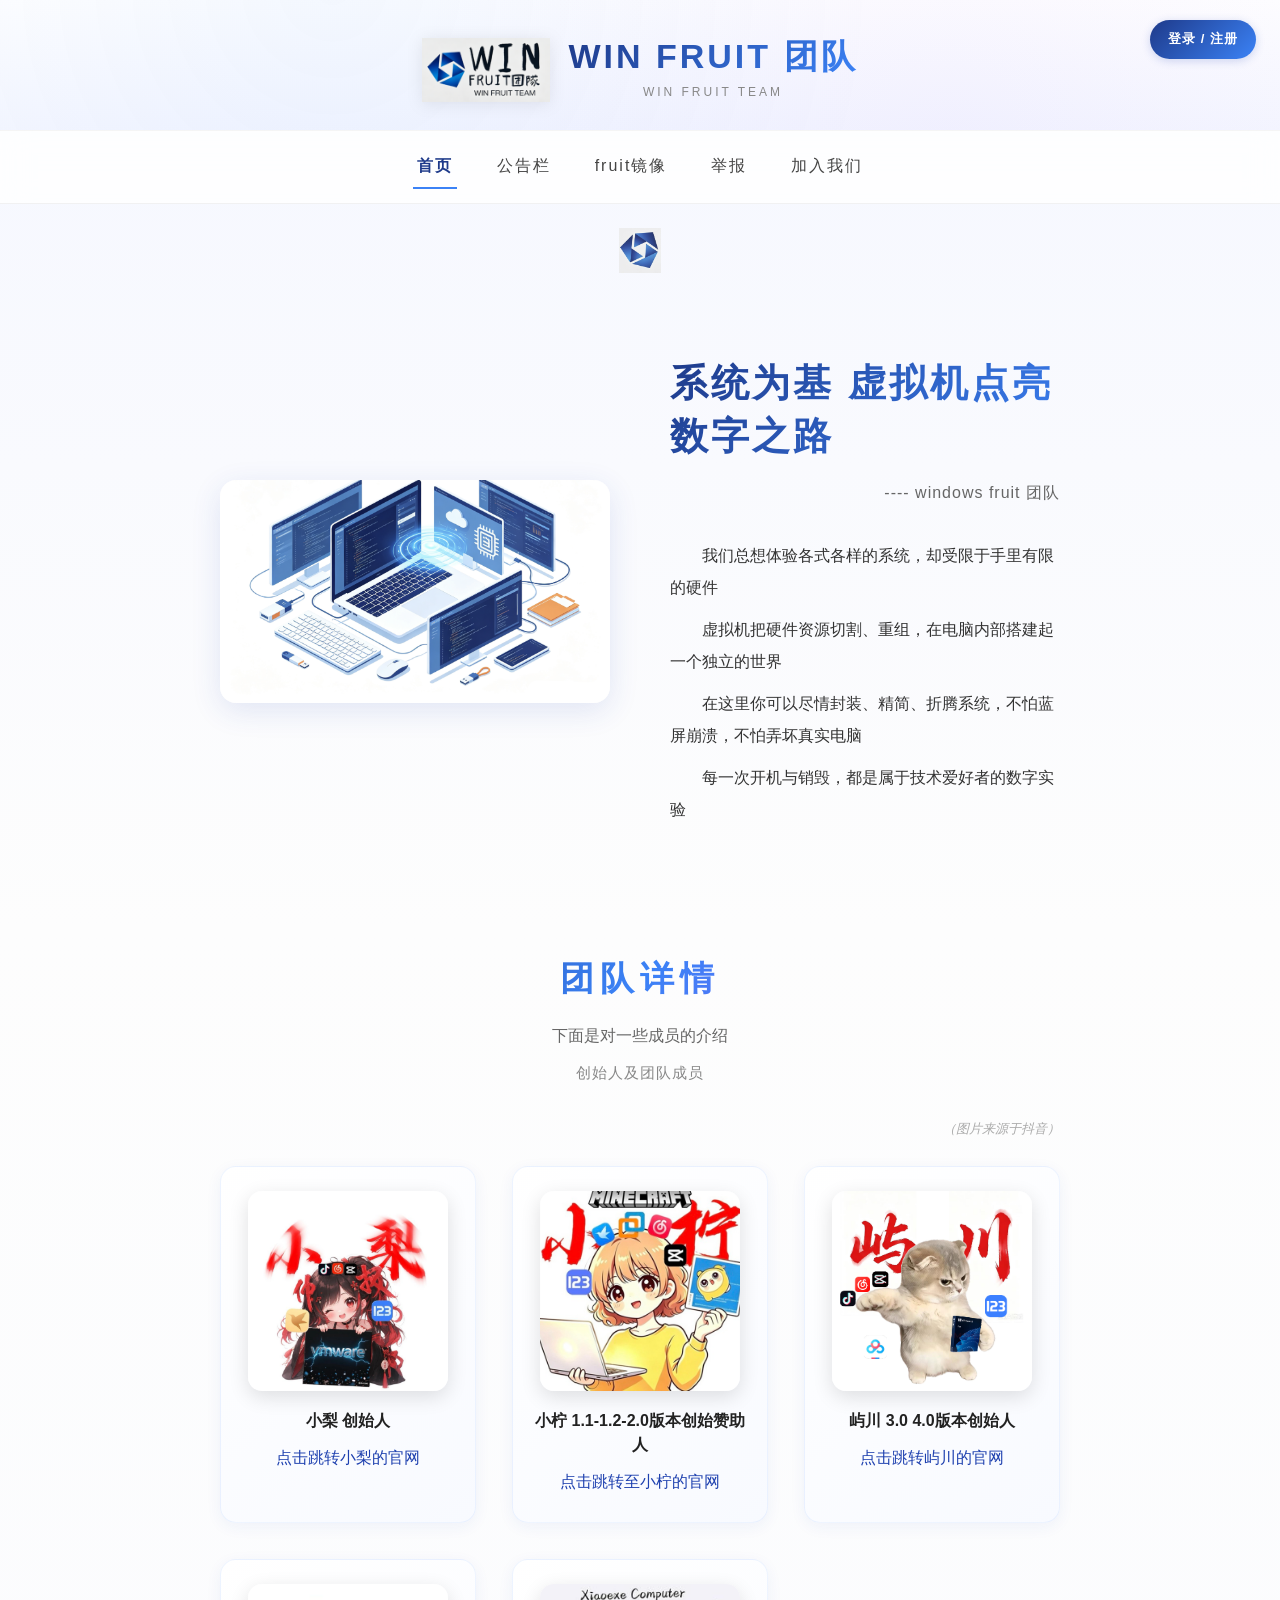
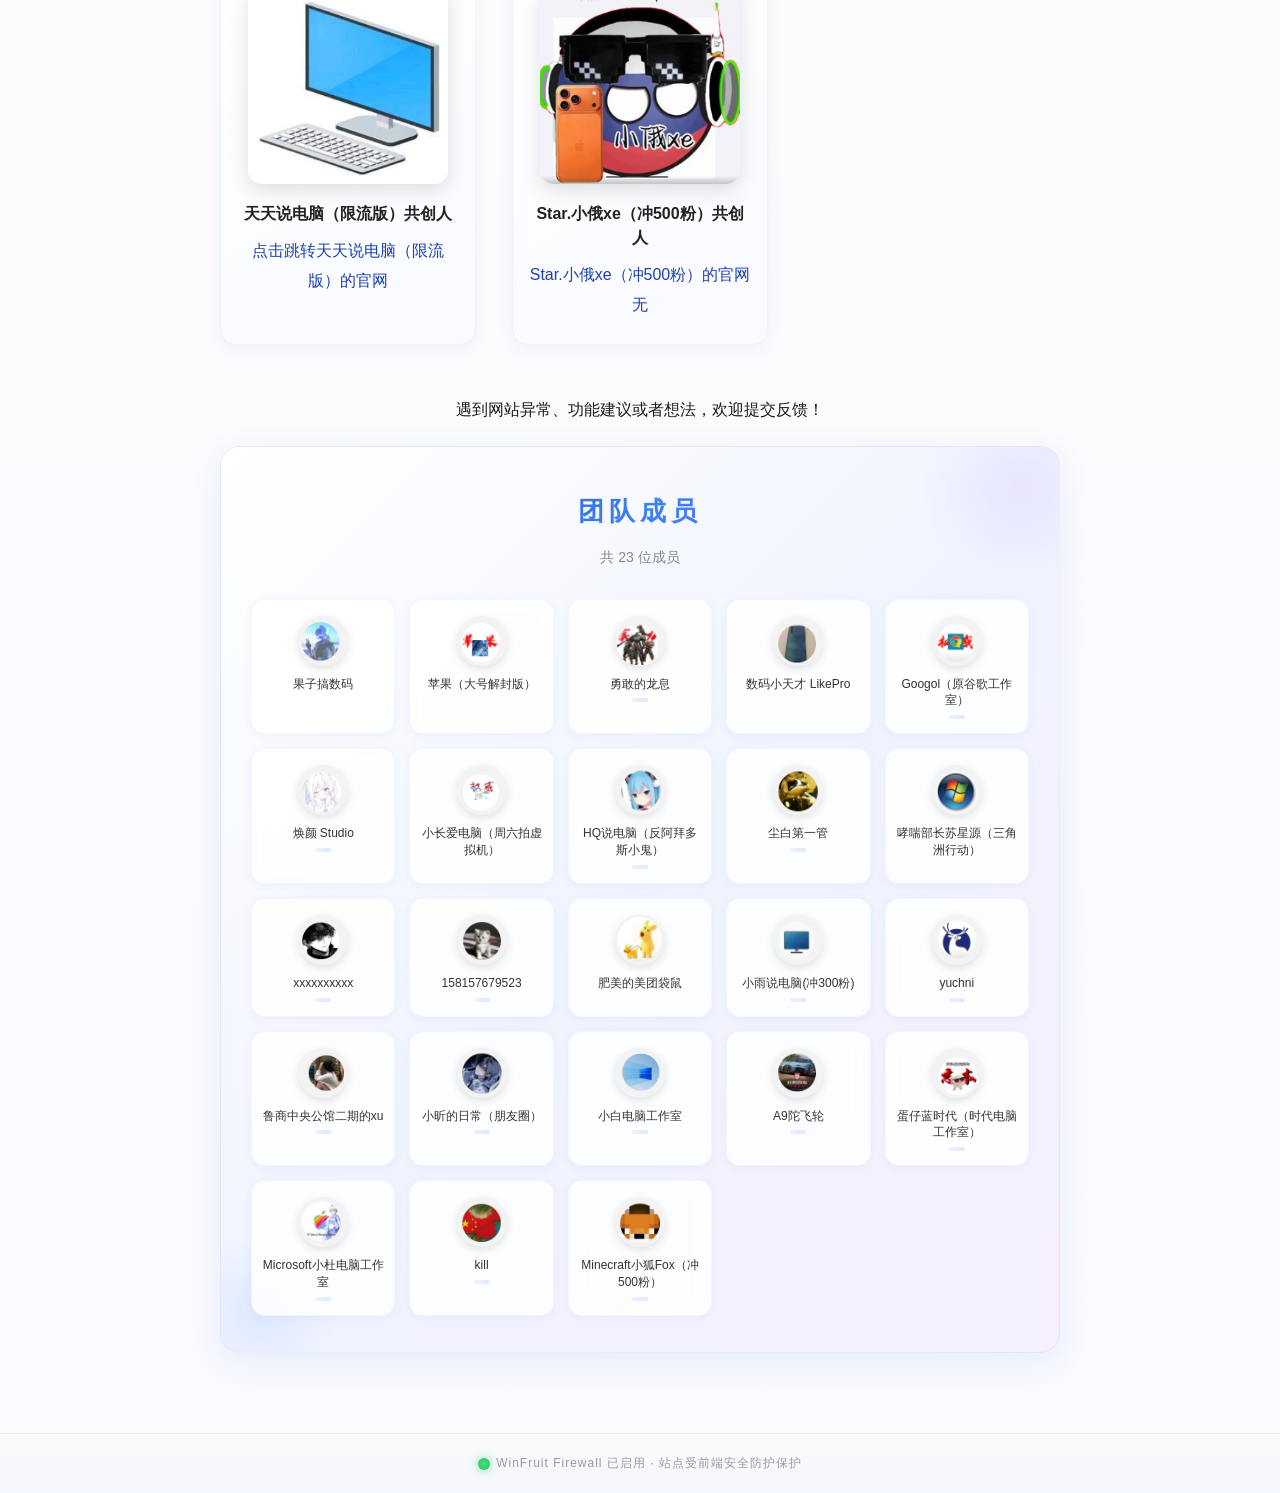
==== commit f20d5882: "Update index.html" ====
--- a/index.html
+++ b/index.html
@@ -1157,7 +1157,7 @@
             <!-- 全部团队成员 -->
             <div class="all-members reveal">
                 <h4>团队成员</h4>
-                <p class="members-count">共 25 位成员</p>
+                <p class="members-count">共 23 位成员</p>
                 <div class="member-list-grid">
                     <div class="member-list-item">
                         <div class="member-list-avatar"><img src="assets/sidebar/1.png" alt=""></div>
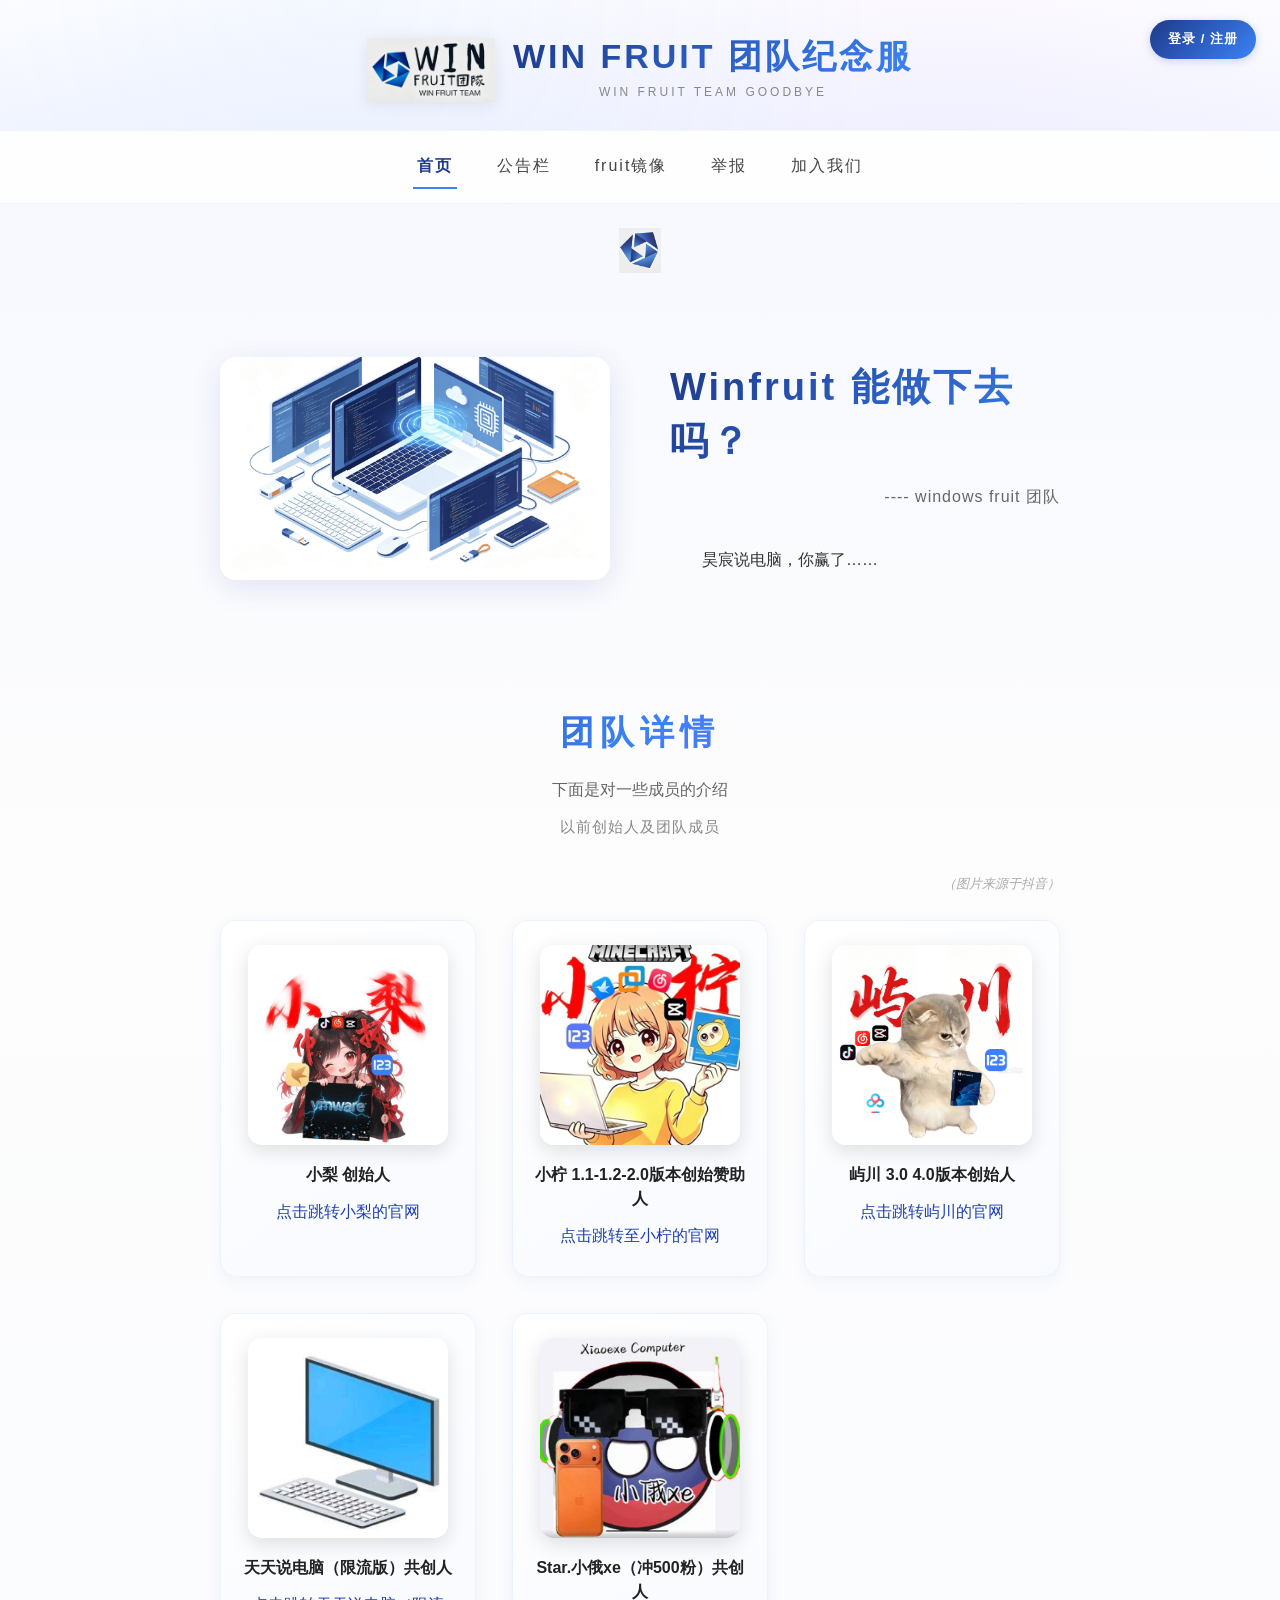
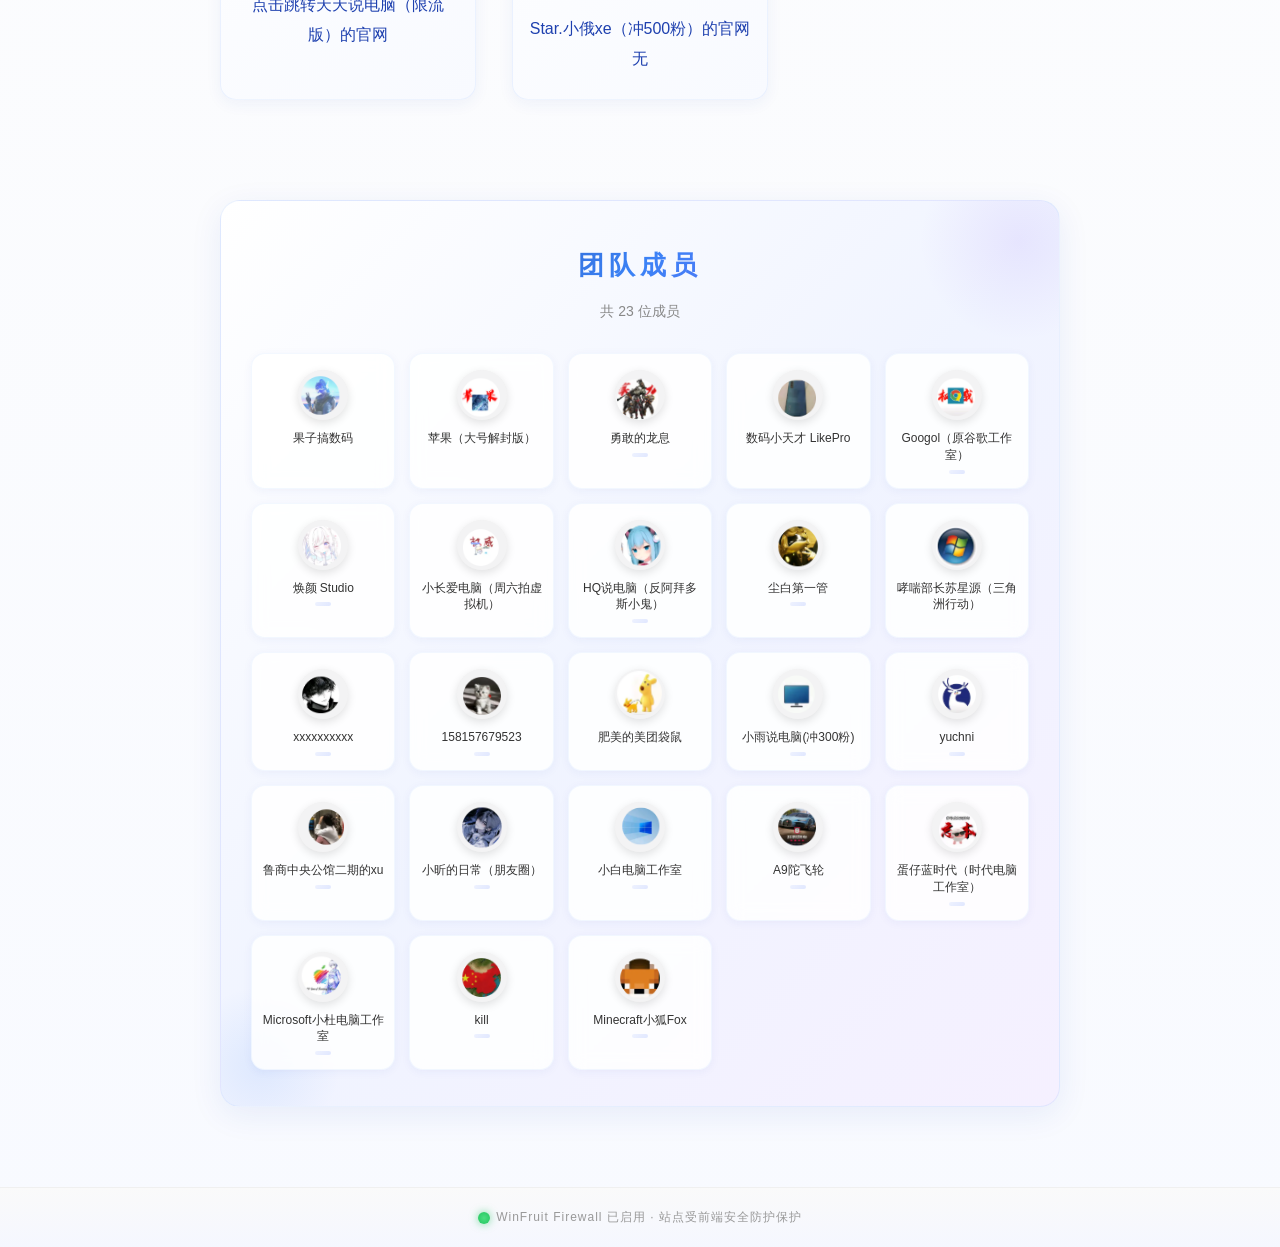
==== commit 8c1a88b5: "Update index.html" ====
--- a/index.html
+++ b/index.html
@@ -3,7 +3,7 @@
 <head>
     <meta charset="UTF-8">
     <meta name="viewport" content="width=device-width, initial-scale=1.0">
-    <title>winfruit 团队</title>
+    <title>winfruit 团队纪念服</title>
     <style>
         * {
             margin: 0;
@@ -1066,8 +1066,8 @@
         <div class="site-logo">
             <img src="assets/logo.png" alt="WIN FRUIT 团队">
             <div class="logo-text">
-                <h1>WIN FRUIT 团队</h1>
-                <p>WIN FRUIT TEAM</p>
+                <h1>WIN FRUIT 团队纪念服</h1>
+                <p>WIN FRUIT TEAM GOODBYE</p>
             </div>
         </div>
         <div class="site-title"></div>
@@ -1096,19 +1096,16 @@
                     <img src="assets/hero-banner.png" alt="虚拟机技术插画">
                 </div>
                 <div class="hero-text">
-                    <h2>系统为基 虚拟机点亮数字之路</h2>
+                    <h2>Winfruit 能做下去吗？</h2>
                     <div class="hero-subtitle">---- windows fruit 团队</div>
-                <p>我们总想体验各式各样的系统，却受限于手里有限的硬件</p>
-                <p>虚拟机把硬件资源切割、重组，在电脑内部搭建起一个独立的世界</p>
-                <p>在这里你可以尽情封装、精简、折腾系统，不怕蓝屏崩溃，不怕弄坏真实电脑</p>
-                <p>每一次开机与销毁，都是属于技术爱好者的数字实验</p>
+                    <p>昊宸说电脑，你赢了……</p>
                 </div>
             </div>
 
             <div class="team-section">
                 <h3 class="reveal">团队详情</h3>
                 <p class="section-desc reveal">下面是对一些成员的介绍</p>
-                <p class="section-subtitle reveal">创始人及团队成员</p>
+                <p class="section-subtitle reveal">以前创始人及团队成员</p>
                 <p class="image-source reveal">（图片来源于抖音）</p>
 
                 <div class="member-grid">
@@ -1265,7 +1262,7 @@
                     </div>
                     <div class="member-list-item">
                         <div class="member-list-avatar"><img src="assets/sidebar/27.png" alt=""></div>
-                        <div class="member-list-name">Minecraft小狐Fox（冲500粉）</div>
+                        <div class="member-list-name">Minecraft小狐Fox</div>
                         <span class="tag"></span>
                     </div>
                 </div>
@@ -1277,7 +1274,7 @@
             <div class="notice-block reveal">
                 <h3>通报栏</h3>
                 <p class="notice-empty">无</p>
-                <p class="notice-time">更新于2026.8.24 18:15</p>
+                <p class="notice-time">=再也不会更新了</p>
             </div>
 
             <div class="notice-block reveal">
@@ -1285,7 +1282,7 @@
                 <p class="section-subtitle">-4.0 winfiuit 官网更新通知</p>
                 <div class="notice-content">
                     <p class="notice-greeting">访问 WinFruit 团队官网的用户大家好：</p>
-                    <p>本站完成了新一轮更新，调整了网站的 UI 界面，改善浏览效果，WinFruit 团队也更新了几名团队人员。官网已从sxl移到GitHub，同时修复了一些页面小问题。之后我们也会继续改进网站，感谢大家的使用与支持。</p>
+                    <p>我们解散了，感谢大家的使用与支持。</p>
                     <p class="notice-author">winfruit 团队管理员 屿川</p>
                 </div>
             </div>
@@ -1294,16 +1291,16 @@
                 <h3>团队规则</h3>
                 <div class="rules-content">
                     <p><strong>【群及团队公告】</strong></p>
-                    <p>&nbsp;&nbsp;&nbsp;&nbsp;感谢大家加入本群以及团队，本团队提倡理性交流，积极和群主互动，群主最新消息也会在本群及时发布。</p>
-                    <p><strong>【一】</strong>遵纪守法，不危害社会。为营造和谐的交流环境，特制定如下规则，望各位知悉：不散播不健康言论、敏感及消极思想，倡导和谐平台，欢迎促进进步的正能量话题讨论，违者警告一次无效者移出，禁止互相谩骂。</p>
-                    <p><strong>【二】</strong>互相尊重，不人身攻击，不因过往纠纷或意见相悖而相互攻击。</p>
-                    <p><strong>【三】</strong>相互监督，举报不良，遇行为不正或居心不良者移除本群。</p>
-                    <p><strong>【四】</strong>拉人进群，必须为支持主播的朋友，经群主或管理员审核方可进入，请相互负责；纯商家及动机不纯者请自重。</p>
-                    <p><strong>【五】</strong>本群仅作为交流电脑及其他内容的沟通平台；未经允许，禁止发布为其他主播引流的视频、链接之类，违者一次警告，二次移出。</p>
-                    <p><strong>【六】</strong>不得在群内吵架，不得辱骂诋毁他人，违反2次者移出。</p>
-                    <p><strong>【七】</strong>不得发布黄色、暴力、低级趣味的表情、信息、图片和链接等，不得发布虚假骗人信息，违者移出。</p>
-                    <p><strong>【八】</strong>不参政不议政，不得发布有政治倾向的内容，违者立即移出。</p>
-                    <p>本公告自发布之日起实施，请遵照执行，感谢大家配合。</p>
+                    <p>&nbsp;&nbsp;&nbsp;&nbsp;再见，我们解散了</p>
+                    <p><strong>【一】</strong>……</p>
+                    <p><strong>【二】</strong>……</p>
+                    <p><strong>【三】</strong>……</p>
+                    <p><strong>【四】</strong>……</p>
+                    <p><strong>【五】</strong>……</p>
+                    <p><strong>【六】</strong>……</p>
+                    <p><strong>【七】</strong>……</p>
+                    <p><strong>【八】</strong>……</p>
+                    <p>……</p>
                     <p style="text-align:right; margin-top:20px;">-winfruit 团队管理员 小柠 屿川</p>
                 </div>
             </div>
@@ -1508,13 +1505,13 @@
         <!-- 加入我们 -->
         <section id="join" class="page">
             <div class="join-section">
-                <h3 class="reveal">加入 winfruit 团队</h3>
+                <h3 class="reveal">我们解散了</h3>
                 <div class="join-condition reveal">
-                    <p>申请条件：dy 关注小梨、小柠和屿川，dy 粉丝数达到 300 以上</p>
-                    <p>满足条件后可通过下方邮箱申请，或在小梨主页群聊中加入</p>
-                    <p style="font-size: 15px; color: #777;">（找不到关注者看首页）</p>
+                    <p>申请条件：无</p>
+                    <p>无</p>
+                    <p style="font-size: 15px; color: #777;">……</p>
                 </div>
-                <a href="https://v.douyin.com/group/901901329017" class="join-link reveal">点击申请加入</a>
+                <a href="https://v.douyin.com/group/901901329017" class="join-link reveal">无效的访问</a>
                 <div class="join-email">
                     联系邮箱：<a href="mailto:zn1009n@163.com">zn1009n@163.com</a>
                 </div>
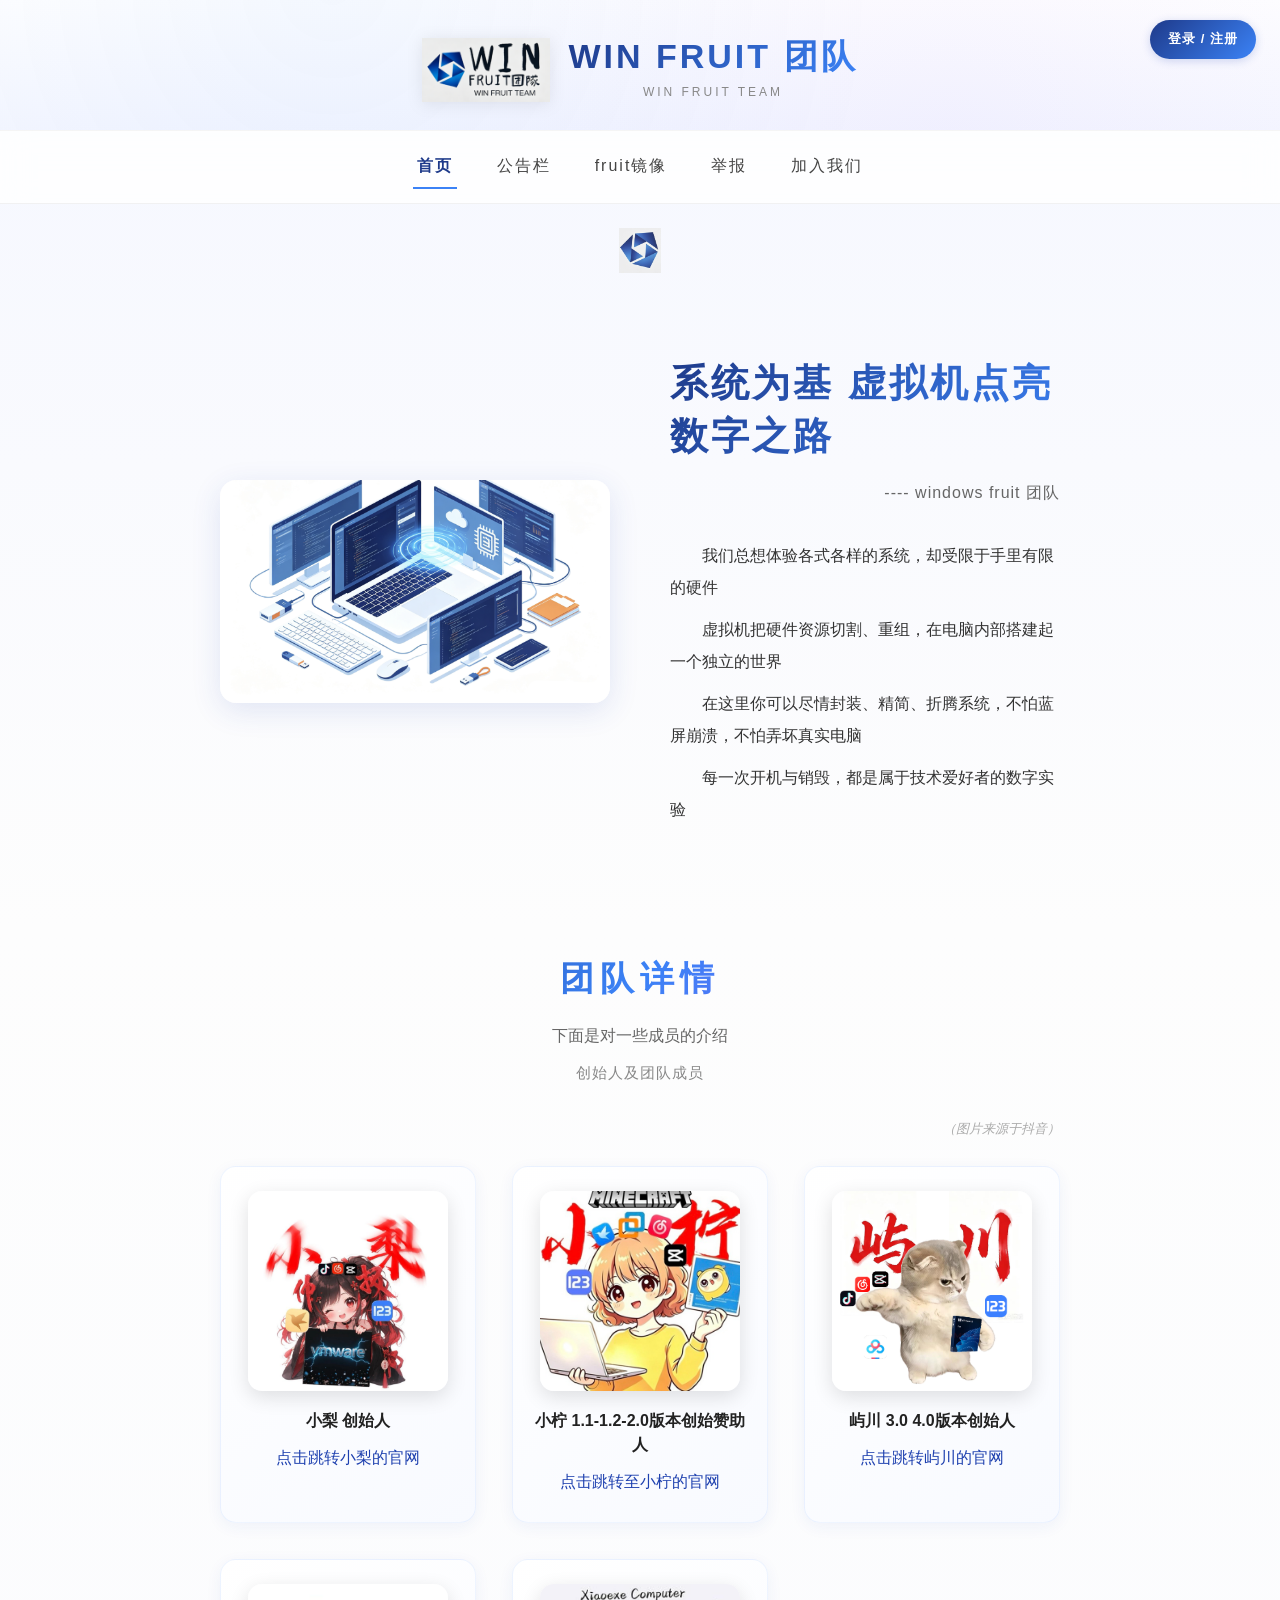
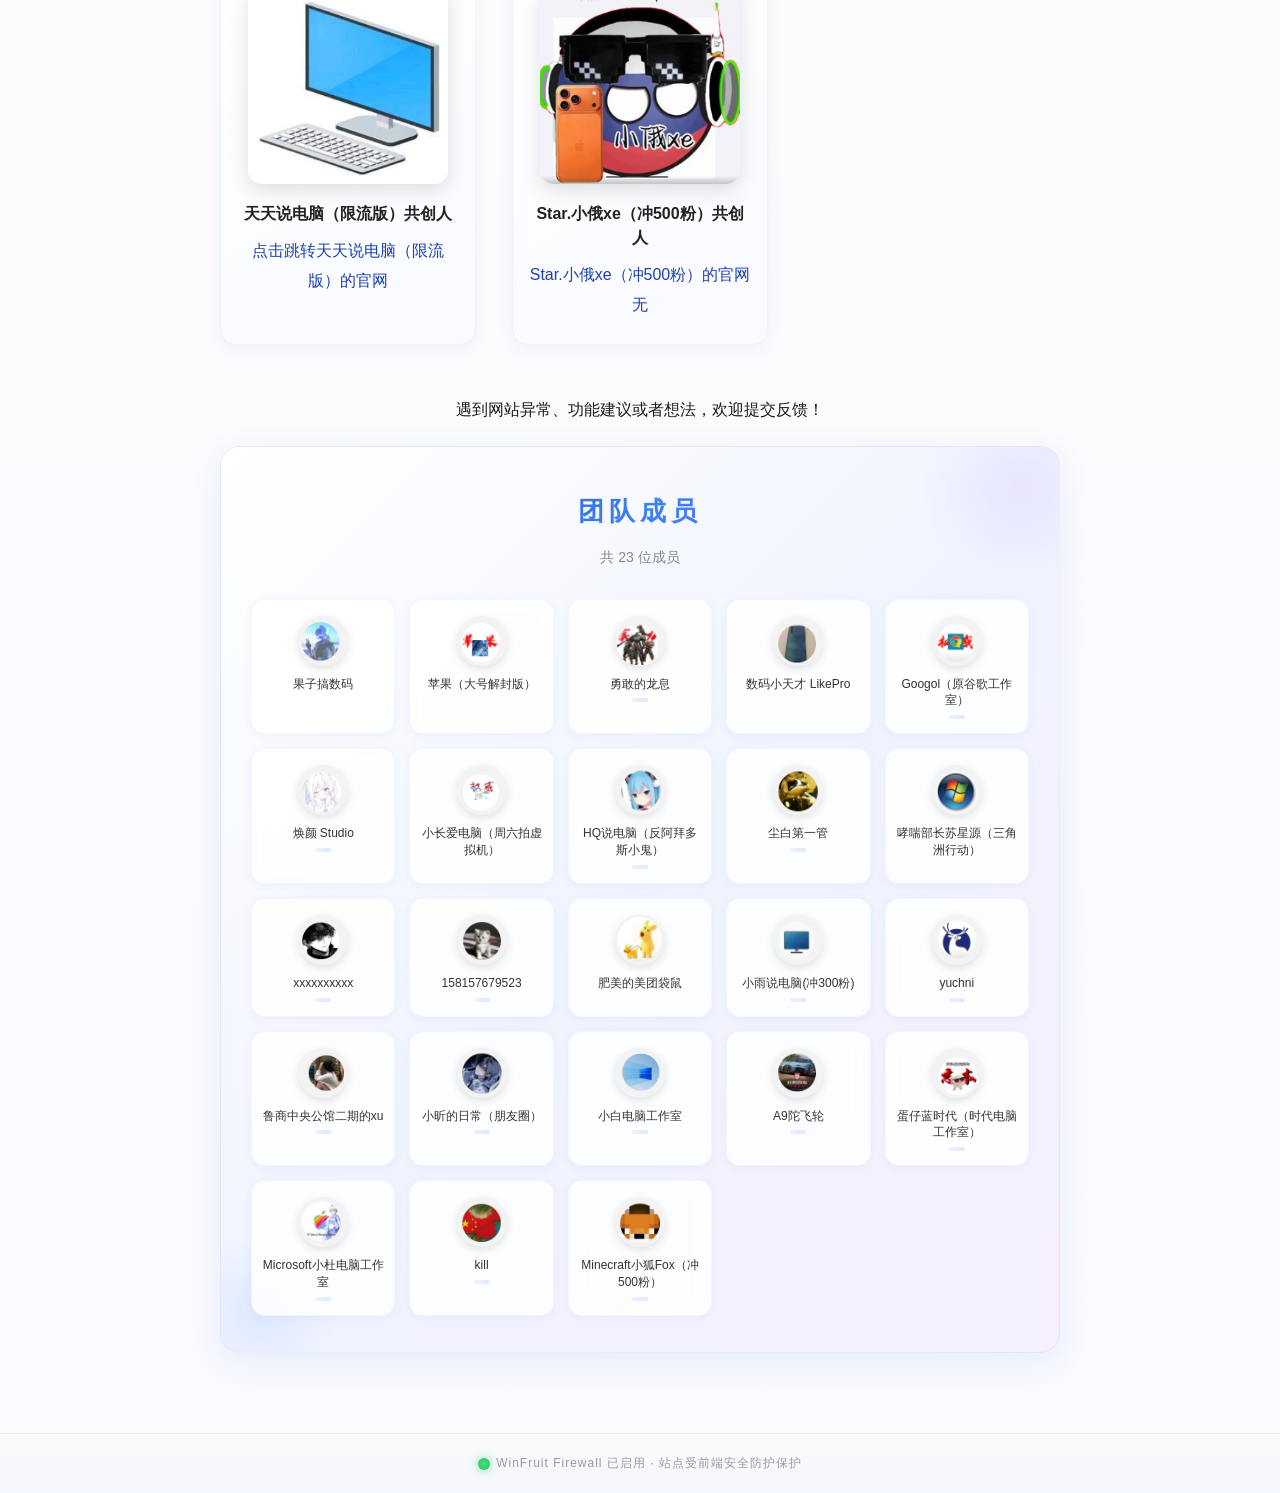
==== commit fe337ca9: "Update print statement from 回档" ====
--- a/index.html
+++ b/index.html
@@ -3,7 +3,7 @@
 <head>
     <meta charset="UTF-8">
     <meta name="viewport" content="width=device-width, initial-scale=1.0">
-    <title>winfruit 团队纪念服</title>
+    <title>winfruit 团队</title>
     <style>
         * {
             margin: 0;
@@ -1066,8 +1066,8 @@
         <div class="site-logo">
             <img src="assets/logo.png" alt="WIN FRUIT 团队">
             <div class="logo-text">
-                <h1>WIN FRUIT 团队纪念服</h1>
-                <p>WIN FRUIT TEAM GOODBYE</p>
+                <h1>WIN FRUIT 团队</h1>
+                <p>WIN FRUIT TEAM</p>
             </div>
         </div>
         <div class="site-title"></div>
@@ -1096,16 +1096,19 @@
                     <img src="assets/hero-banner.png" alt="虚拟机技术插画">
                 </div>
                 <div class="hero-text">
-                    <h2>Winfruit 能做下去吗？</h2>
+                    <h2>系统为基 虚拟机点亮数字之路</h2>
                     <div class="hero-subtitle">---- windows fruit 团队</div>
-                    <p>昊宸说电脑，你赢了……</p>
+                <p>我们总想体验各式各样的系统，却受限于手里有限的硬件</p>
+                <p>虚拟机把硬件资源切割、重组，在电脑内部搭建起一个独立的世界</p>
+                <p>在这里你可以尽情封装、精简、折腾系统，不怕蓝屏崩溃，不怕弄坏真实电脑</p>
+                <p>每一次开机与销毁，都是属于技术爱好者的数字实验</p>
                 </div>
             </div>
 
             <div class="team-section">
                 <h3 class="reveal">团队详情</h3>
                 <p class="section-desc reveal">下面是对一些成员的介绍</p>
-                <p class="section-subtitle reveal">以前创始人及团队成员</p>
+                <p class="section-subtitle reveal">创始人及团队成员</p>
                 <p class="image-source reveal">（图片来源于抖音）</p>
 
                 <div class="member-grid">
@@ -1262,7 +1265,7 @@
                     </div>
                     <div class="member-list-item">
                         <div class="member-list-avatar"><img src="assets/sidebar/27.png" alt=""></div>
-                        <div class="member-list-name">Minecraft小狐Fox</div>
+                        <div class="member-list-name">Minecraft小狐Fox（冲500粉）</div>
                         <span class="tag"></span>
                     </div>
                 </div>
@@ -1274,7 +1277,7 @@
             <div class="notice-block reveal">
                 <h3>通报栏</h3>
                 <p class="notice-empty">无</p>
-                <p class="notice-time">=再也不会更新了</p>
+                <p class="notice-time">更新于2026.8.24 18:15</p>
             </div>
 
             <div class="notice-block reveal">
@@ -1282,7 +1285,7 @@
                 <p class="section-subtitle">-4.0 winfiuit 官网更新通知</p>
                 <div class="notice-content">
                     <p class="notice-greeting">访问 WinFruit 团队官网的用户大家好：</p>
-                    <p>我们解散了，感谢大家的使用与支持。</p>
+                    <p>本站完成了新一轮更新，调整了网站的 UI 界面，改善浏览效果，WinFruit 团队也更新了几名团队人员。官网已从sxl移到GitHub，同时修复了一些页面小问题。之后我们也会继续改进网站，感谢大家的使用与支持。</p>
                     <p class="notice-author">winfruit 团队管理员 屿川</p>
                 </div>
             </div>
@@ -1291,16 +1294,16 @@
                 <h3>团队规则</h3>
                 <div class="rules-content">
                     <p><strong>【群及团队公告】</strong></p>
-                    <p>&nbsp;&nbsp;&nbsp;&nbsp;再见，我们解散了</p>
-                    <p><strong>【一】</strong>……</p>
-                    <p><strong>【二】</strong>……</p>
-                    <p><strong>【三】</strong>……</p>
-                    <p><strong>【四】</strong>……</p>
-                    <p><strong>【五】</strong>……</p>
-                    <p><strong>【六】</strong>……</p>
-                    <p><strong>【七】</strong>……</p>
-                    <p><strong>【八】</strong>……</p>
-                    <p>……</p>
+                    <p>&nbsp;&nbsp;&nbsp;&nbsp;感谢大家加入本群以及团队，本团队提倡理性交流，积极和群主互动，群主最新消息也会在本群及时发布。</p>
+                    <p><strong>【一】</strong>遵纪守法，不危害社会。为营造和谐的交流环境，特制定如下规则，望各位知悉：不散播不健康言论、敏感及消极思想，倡导和谐平台，欢迎促进进步的正能量话题讨论，违者警告一次无效者移出，禁止互相谩骂。</p>
+                    <p><strong>【二】</strong>互相尊重，不人身攻击，不因过往纠纷或意见相悖而相互攻击。</p>
+                    <p><strong>【三】</strong>相互监督，举报不良，遇行为不正或居心不良者移除本群。</p>
+                    <p><strong>【四】</strong>拉人进群，必须为支持主播的朋友，经群主或管理员审核方可进入，请相互负责；纯商家及动机不纯者请自重。</p>
+                    <p><strong>【五】</strong>本群仅作为交流电脑及其他内容的沟通平台；未经允许，禁止发布为其他主播引流的视频、链接之类，违者一次警告，二次移出。</p>
+                    <p><strong>【六】</strong>不得在群内吵架，不得辱骂诋毁他人，违反2次者移出。</p>
+                    <p><strong>【七】</strong>不得发布黄色、暴力、低级趣味的表情、信息、图片和链接等，不得发布虚假骗人信息，违者移出。</p>
+                    <p><strong>【八】</strong>不参政不议政，不得发布有政治倾向的内容，违者立即移出。</p>
+                    <p>本公告自发布之日起实施，请遵照执行，感谢大家配合。</p>
                     <p style="text-align:right; margin-top:20px;">-winfruit 团队管理员 小柠 屿川</p>
                 </div>
             </div>
@@ -1505,13 +1508,13 @@
         <!-- 加入我们 -->
         <section id="join" class="page">
             <div class="join-section">
-                <h3 class="reveal">我们解散了</h3>
+                <h3 class="reveal">加入 winfruit 团队</h3>
                 <div class="join-condition reveal">
-                    <p>申请条件：无</p>
-                    <p>无</p>
-                    <p style="font-size: 15px; color: #777;">……</p>
+                    <p>申请条件：dy 关注小梨、小柠和屿川，dy 粉丝数达到 300 以上</p>
+                    <p>满足条件后可通过下方邮箱申请，或在小梨主页群聊中加入</p>
+                    <p style="font-size: 15px; color: #777;">（找不到关注者看首页）</p>
                 </div>
-                <a href="https://v.douyin.com/group/901901329017" class="join-link reveal">无效的访问</a>
+                <a href="https://v.douyin.com/group/901901329017" class="join-link reveal">点击申请加入</a>
                 <div class="join-email">
                     联系邮箱：<a href="mailto:zn1009n@163.com">zn1009n@163.com</a>
                 </div>
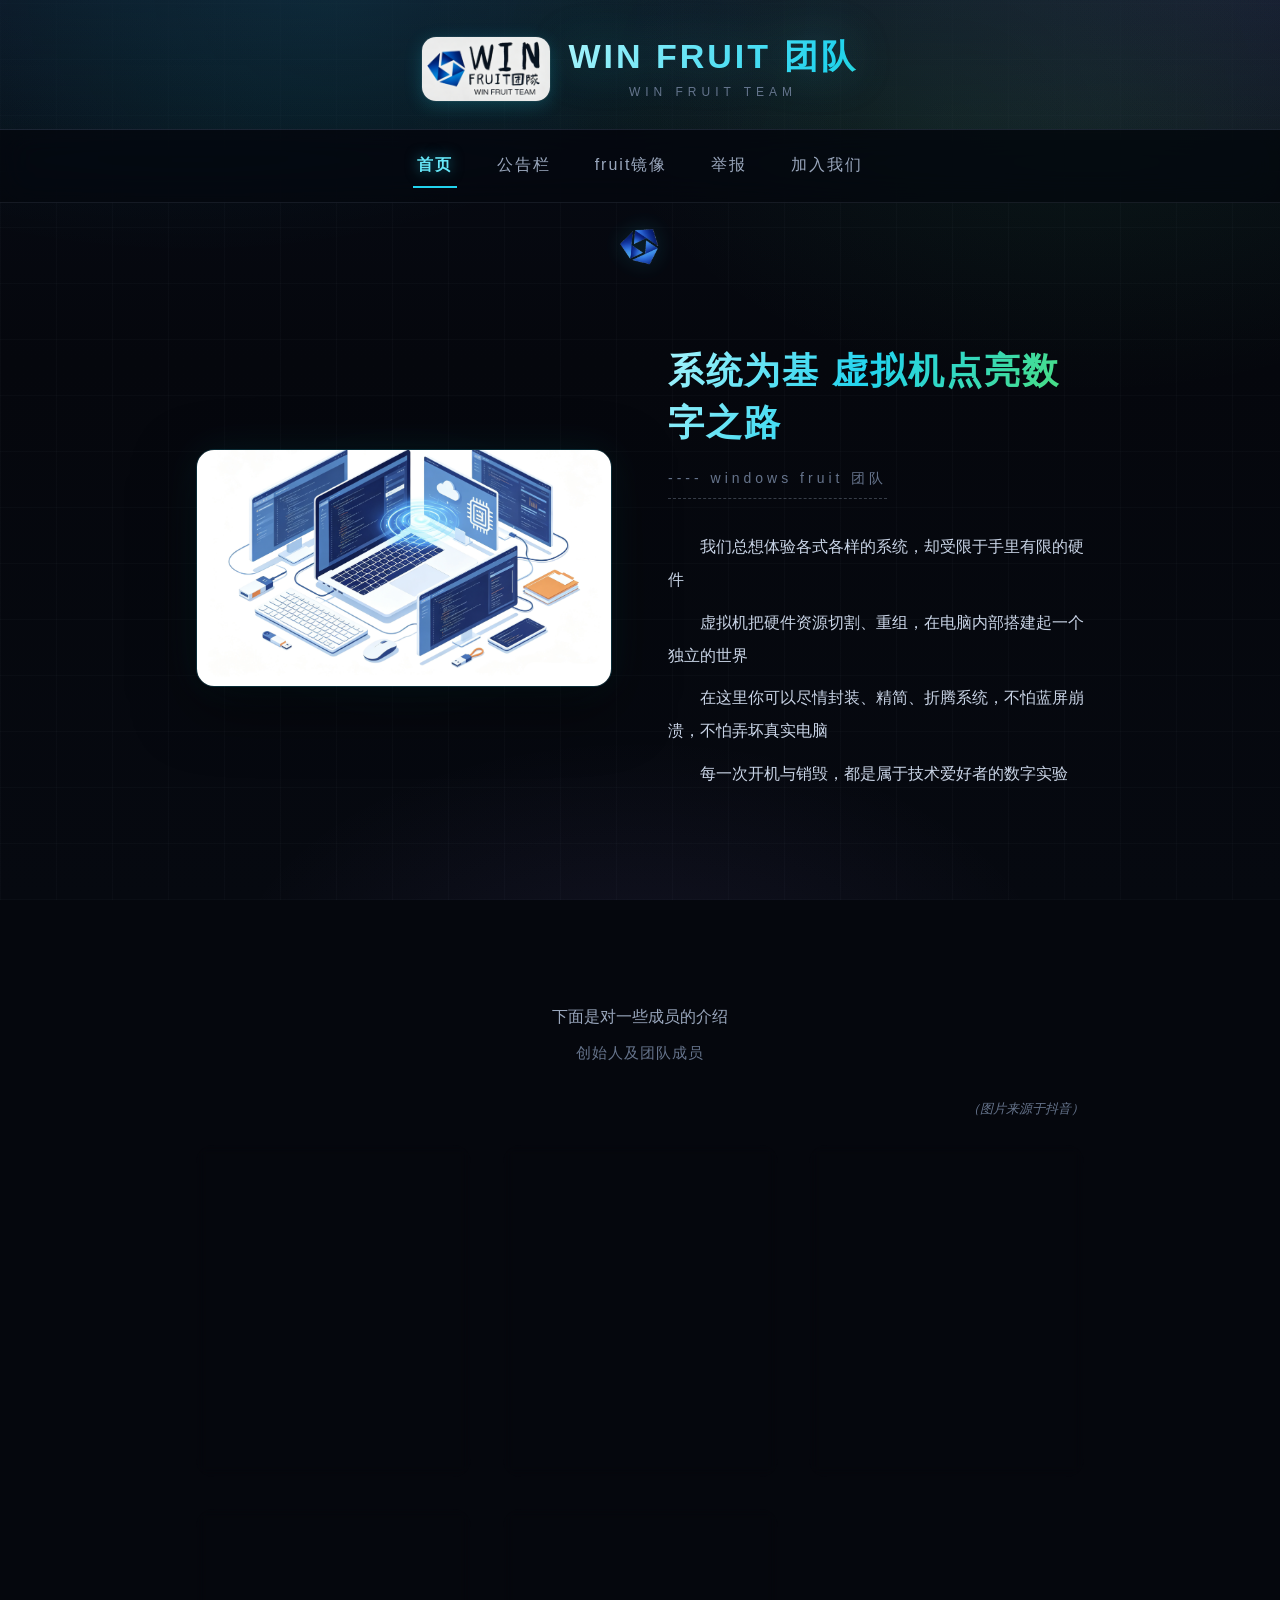
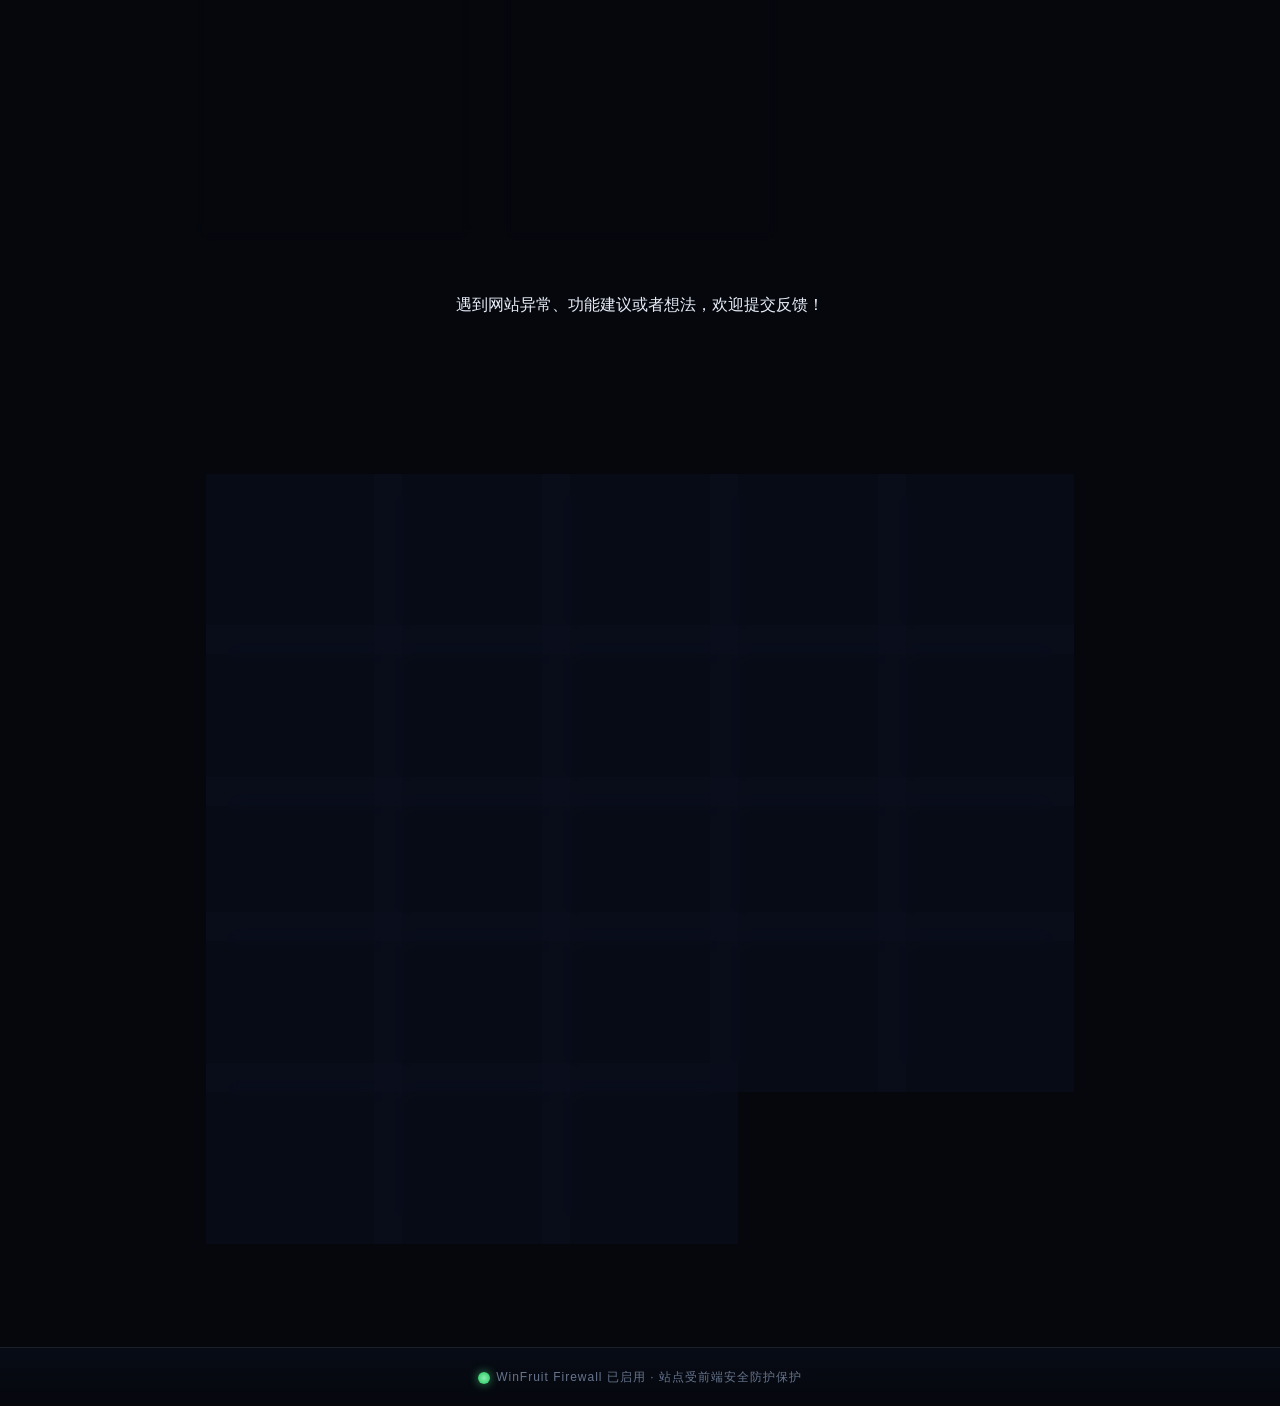
==== commit 2a78a5b3: "Add files via upload" ====
--- a/index.html
+++ b/index.html
@@ -1,1966 +1,472 @@
-<!DOCTYPE html>
-<html lang="zh-CN">
-<head>
-    <meta charset="UTF-8">
-    <meta name="viewport" content="width=device-width, initial-scale=1.0">
-    <title>winfruit 团队</title>
-    <style>
-        * {
-            margin: 0;
-            padding: 0;
-            box-sizing: border-box;
-        }
-        body {
-            font-family: -apple-system, BlinkMacSystemFont, "Segoe UI", "PingFang SC", "Hiragino Sans GB", "Microsoft YaHei", "Helvetica Neue", Helvetica, Arial, sans-serif;
-            color: #1a1a1a;
-            background: linear-gradient(180deg, #f5f7ff 0%, #fdfdfd 30%, #f8faff 100%);
-            line-height: 1.9;
-            -webkit-font-smoothing: antialiased;
-            -moz-osx-font-smoothing: grayscale;
-            text-rendering: optimizeLegibility;
-        }
-
-        /* ========== 超链接美化 ========== */
-        a {
-            color: #1e40af;
-            text-decoration: none;
-            position: relative;
-            transition: color 0.3s ease;
-            cursor: pointer;
-        }
-        a::after {
-            content: '';
-            position: absolute;
-            left: 0;
-            bottom: -2px;
-            width: 0;
-            height: 1.5px;
-            background: linear-gradient(90deg, #1e40af, #3b82f6);
-            transition: width 0.3s ease;
-        }
-        a:hover {
-            color: #2563eb;
-        }
-        a:hover::after {
-            width: 100%;
-        }
-        a:active {
-            color: #1e3a8a;
-        }
-
-        /* ========== 顶部头部 ========== */
-        header {
-            padding: 36px 20px 14px;
-            text-align: center;
-            background: linear-gradient(180deg, #ffffff 0%, #f5f7ff 100%);
-            border-bottom: 1px solid rgba(0,0,0,0.04);
-            position: relative;
-            overflow: hidden;
-        }
-        header::before {
-            content: '';
-            position: absolute;
-            top: -50%;
-            left: -10%;
-            width: 120%;
-            height: 200%;
-            background: radial-gradient(circle at 30% 20%, rgba(59,130,246,0.06) 0%, transparent 50%),
-                        radial-gradient(circle at 70% 80%, rgba(139,92,246,0.05) 0%, transparent 50%);
-            pointer-events: none;
-        }
-        .site-logo {
-            display: flex;
-            align-items: center;
-            justify-content: center;
-            gap: 18px;
-            margin-bottom: 12px;
-            position: relative;
-            z-index: 1;
-        }
-        .site-logo img {
-            height: 64px;
-            width: auto;
-            filter: drop-shadow(0 2px 8px rgba(0,0,0,0.08));
-            transition: transform 0.4s cubic-bezier(0.34, 1.56, 0.64, 1);
-        }
-        .site-logo img:hover {
-            transform: scale(1.08) rotate(-3deg);
-        }
-        .logo-text h1 {
-            font-size: 34px;
-            font-weight: 700;
-            line-height: 1.2;
-            letter-spacing: 3px;
-            background: linear-gradient(135deg, #1e3a8a 0%, #3b82f6 50%, #8b5cf6 100%);
-            -webkit-background-clip: text;
-            -webkit-text-fill-color: transparent;
-            background-clip: text;
-            background-size: 200% 200%;
-            animation: gradientShift 4s ease infinite;
-        }
-        @keyframes gradientShift {
-            0%, 100% { background-position: 0% 50%; }
-            50% { background-position: 100% 50%; }
-        }
-        .logo-text p {
-            font-size: 12px;
-            letter-spacing: 3px;
-            color: #888;
-            margin-top: 4px;
-        }
-        .site-title {
-            font-size: 18px;
-            margin-top: 10px;
-            letter-spacing: 4px;
-            color: #555;
-        }
-
-        /* ========== 用户区域（右上角） ========== */
-        .user-area {
-            position: absolute;
-            top: 20px;
-            right: 24px;
-            z-index: 10;
-            display: flex;
-            align-items: center;
-            gap: 10px;
-        }
-        .user-area .login-btn {
-            padding: 7px 18px;
-            background: linear-gradient(135deg, #1e3a8a, #3b82f6);
-            color: #fff !important;
-            border-radius: 20px;
-            font-size: 13px;
-            font-weight: 600;
-            letter-spacing: 1px;
-            transition: all 0.3s ease;
-            box-shadow: 0 2px 10px rgba(30,64,175,0.2);
-        }
-        .user-area .login-btn::after { display: none; }
-        .user-area .login-btn:hover {
-            transform: translateY(-2px);
-            box-shadow: 0 4px 16px rgba(30,64,175,0.35);
-            color: #fff !important;
-        }
-        .user-info {
-            display: flex;
-            align-items: center;
-            gap: 8px;
-            padding: 6px 14px;
-            background: rgba(255,255,255,0.9);
-            border-radius: 20px;
-            box-shadow: 0 2px 10px rgba(0,0,0,0.06);
-            font-size: 13px;
-            color: #333;
-        }
-        .user-info .user-avatar {
-            width: 26px;
-            height: 26px;
-            border-radius: 50%;
-            background: linear-gradient(135deg, #3b82f6, #8b5cf6);
-            display: flex;
-            align-items: center;
-            justify-content: center;
-            color: #fff;
-            font-size: 12px;
-            font-weight: 700;
-        }
-        .user-info .logout-btn {
-            color: #888;
-            font-size: 12px;
-            cursor: pointer;
-            padding: 2px 8px;
-            border-radius: 10px;
-            transition: all 0.2s ease;
-            margin-left: 4px;
-        }
-        .user-info .logout-btn:hover {
-            background: #fee2e2;
-            color: #dc2626;
-        }
-
-        /* ========== 主导航（滚动固定） ========== */
-        .main-nav {
-            display: flex;
-            justify-content: center;
-            gap: 36px;
-            font-size: 16px;
-            padding: 14px 20px;
-            position: sticky;
-            top: 0;
-            z-index: 100;
-            background: rgba(255, 255, 255, 0.8);
-            backdrop-filter: blur(14px);
-            -webkit-backdrop-filter: blur(14px);
-            border-bottom: 1px solid rgba(0,0,0,0.05);
-            transition: box-shadow 0.3s ease, background 0.3s ease, padding 0.3s ease;
-        }
-        .main-nav.scrolled {
-            box-shadow: 0 4px 20px rgba(0,0,0,0.08);
-            background: rgba(255, 255, 255, 0.95);
-            padding: 10px 20px;
-        }
-        .main-nav a {
-            text-decoration: none;
-            color: #444;
-            padding: 6px 4px;
-            border-bottom: 2px solid transparent;
-            transition: all 0.3s ease;
-            letter-spacing: 2px;
-            position: relative;
-            font-weight: 500;
-        }
-        .main-nav a::after {
-            display: none;
-        }
-        .main-nav a.active {
-            color: #1e3a8a;
-            border-bottom-color: #3b82f6;
-            font-weight: 600;
-        }
-        .main-nav a:hover {
-            color: #2563eb;
-            border-bottom-color: #3b82f6;
-            transform: translateY(-1px);
-        }
-
-        /* ========== 中间分隔小logo ========== */
-        .divider-logo {
-            text-align: center;
-            margin-bottom: 44px;
-            margin-top: 24px;
-        }
-        .divider-logo img {
-            width: 42px;
-            height: auto;
-            opacity: 0.85;
-            transition: opacity 0.3s ease, transform 0.4s cubic-bezier(0.34, 1.56, 0.64, 1);
-        }
-        .divider-logo img:hover {
-            opacity: 1;
-            transform: rotate(180deg) scale(1.1);
-        }
-
-        /* ========== 页面容器 ========== */
-        .page {
-            display: none;
-            max-width: 920px;
-            margin: 0 auto;
-            padding: 0 40px 80px;
-        }
-        .page.active {
-            display: block;
-            animation: pageIn 0.5s cubic-bezier(0.16, 1, 0.3, 1);
-        }
-        @keyframes pageIn {
-            from { opacity: 0; transform: translateY(16px); }
-            to { opacity: 1; transform: translateY(0); }
-        }
-
-        /* ========== 滚动渐入 ========== */
-        .reveal {
-            opacity: 0;
-            transform: translateY(24px);
-            transition: opacity 0.7s cubic-bezier(0.16, 1, 0.3, 1), transform 0.7s cubic-bezier(0.16, 1, 0.3, 1);
-        }
-        .reveal.visible {
-            opacity: 1;
-            transform: translateY(0);
-        }
-
-        /* ========== 首页首屏 ========== */
-        .hero-section {
-            display: flex;
-            align-items: center;
-            gap: 60px;
-            margin-bottom: 80px;
-            padding: 30px 0;
-        }
-        .hero-image {
-            flex: 1;
-        }
-        .hero-image img {
-            width: 100%;
-            height: auto;
-            border-radius: 16px;
-            box-shadow: 0 8px 30px rgba(30,64,175,0.12);
-            transition: transform 0.4s ease, box-shadow 0.4s ease;
-        }
-        .hero-image img:hover {
-            transform: translateY(-6px) scale(1.01);
-            box-shadow: 0 16px 48px rgba(30,64,175,0.18);
-        }
-        .hero-text {
-            flex: 1;
-        }
-        .hero-text h2 {
-            font-size: 38px;
-            font-weight: 700;
-            margin-bottom: 14px;
-            letter-spacing: 3px;
-            line-height: 1.4;
-            background: linear-gradient(135deg, #1e3a8a 0%, #3b82f6 100%);
-            -webkit-background-clip: text;
-            -webkit-text-fill-color: transparent;
-            background-clip: text;
-        }
-        .hero-subtitle {
-            text-align: right;
-            font-size: 16px;
-            color: #666;
-            margin-bottom: 32px;
-            letter-spacing: 1px;
-        }
-        .hero-text p {
-            font-size: 16px;
-            margin-bottom: 10px;
-            text-indent: 2em;
-            color: #333;
-            line-height: 2;
-        }
-
-        /* ========== 团队详情 ========== */
-        .team-section h3 {
-            text-align: center;
-            font-size: 34px;
-            font-weight: 700;
-            margin-bottom: 10px;
-            letter-spacing: 6px;
-            background: linear-gradient(135deg, #1e3a8a 0%, #3b82f6 50%, #8b5cf6 100%);
-            -webkit-background-clip: text;
-            -webkit-text-fill-color: transparent;
-            background-clip: text;
-        }
-        .section-desc {
-            text-align: center;
-            font-size: 16px;
-            color: #666;
-            margin-bottom: 8px;
-        }
-        .section-subtitle {
-            text-align: center;
-            font-size: 15px;
-            margin-bottom: 30px;
-            color: #888;
-            letter-spacing: 1px;
-        }
-        .image-source {
-            text-align: right;
-            font-size: 13px;
-            color: #aaa;
-            margin-bottom: 24px;
-            font-style: italic;
-        }
-        .member-grid {
-            display: grid;
-            grid-template-columns: repeat(3, 1fr);
-            gap: 36px;
-            margin-bottom: 50px;
-        }
-        .member-card {
-            text-align: center;
-            padding: 24px 16px;
-            border-radius: 16px;
-            background: linear-gradient(145deg, #ffffff 0%, #f8faff 100%);
-            box-shadow: 0 4px 16px rgba(30,64,175,0.06);
-            border: 1px solid rgba(59,130,246,0.08);
-            transition: transform 0.4s cubic-bezier(0.34, 1.56, 0.64, 1), box-shadow 0.4s ease, border-color 0.4s ease;
-            position: relative;
-            overflow: hidden;
-        }
-        .member-card::before {
-            content: '';
-            position: absolute;
-            top: 0;
-            left: 0;
-            right: 0;
-            height: 3px;
-            background: linear-gradient(90deg, #1e3a8a, #3b82f6, #8b5cf6);
-            transform: scaleX(0);
-            transition: transform 0.4s ease;
-        }
-        .member-card:hover {
-            transform: translateY(-8px);
-            box-shadow: 0 16px 40px rgba(30,64,175,0.14);
-            border-color: rgba(59,130,246,0.2);
-        }
-        .member-card:hover::before {
-            transform: scaleX(1);
-        }
-        .member-avatar {
-            width: 200px;
-            height: 200px;
-            margin: 0 auto 18px;
-            overflow: hidden;
-            border-radius: 14px;
-            box-shadow: 0 6px 20px rgba(0,0,0,0.12);
-        }
-        .member-avatar img {
-            width: 100%;
-            height: 100%;
-            object-fit: cover;
-            transition: transform 0.6s cubic-bezier(0.16, 1, 0.3, 1);
-        }
-        .member-card:hover .member-avatar img {
-            transform: scale(1.1);
-        }
-        .member-name {
-            font-size: 16px;
-            margin-bottom: 10px;
-            color: #222;
-            font-weight: 600;
-            line-height: 1.5;
-        }
-
-        /* ========== 首页全部成员列表 ========== */
-        .all-members {
-            margin-top: 20px;
-            padding: 40px 30px 36px;
-            background: linear-gradient(135deg, #ffffff 0%, #f0f4ff 50%, #f5f0ff 100%);
-            border-radius: 20px;
-            box-shadow: 0 8px 32px rgba(30,64,175,0.08);
-            border: 1px solid rgba(59,130,246,0.1);
-            position: relative;
-            overflow: hidden;
-        }
-        .all-members::before {
-            content: '';
-            position: absolute;
-            top: -60px;
-            right: -60px;
-            width: 200px;
-            height: 200px;
-            background: radial-gradient(circle, rgba(139,92,246,0.1) 0%, transparent 70%);
-            border-radius: 50%;
-        }
-        .all-members::after {
-            content: '';
-            position: absolute;
-            bottom: -40px;
-            left: -40px;
-            width: 160px;
-            height: 160px;
-            background: radial-gradient(circle, rgba(59,130,246,0.1) 0%, transparent 70%);
-            border-radius: 50%;
-        }
-        .all-members h4 {
-            text-align: center;
-            font-size: 26px;
-            font-weight: 700;
-            margin-bottom: 8px;
-            letter-spacing: 5px;
-            background: linear-gradient(135deg, #1e3a8a 0%, #3b82f6 50%, #8b5cf6 100%);
-            -webkit-background-clip: text;
-            -webkit-text-fill-color: transparent;
-            background-clip: text;
-            position: relative;
-            z-index: 1;
-        }
-        .all-members .members-count {
-            text-align: center;
-            font-size: 14px;
-            color: #888;
-            margin-bottom: 28px;
-            position: relative;
-            z-index: 1;
-        }
-        .member-list-grid {
-            display: grid;
-            grid-template-columns: repeat(auto-fill, minmax(130px, 1fr));
-            gap: 14px;
-            position: relative;
-            z-index: 1;
-        }
-        .member-list-item {
-            display: flex;
-            flex-direction: column;
-            align-items: center;
-            padding: 16px 10px 14px;
-            background: rgba(255,255,255,0.85);
-            backdrop-filter: blur(8px);
-            border-radius: 14px;
-            box-shadow: 0 2px 10px rgba(30,64,175,0.05);
-            border: 1px solid rgba(59,130,246,0.06);
-            transition: all 0.35s cubic-bezier(0.34, 1.56, 0.64, 1);
-            cursor: default;
-        }
-        .member-list-item:hover {
-            transform: translateY(-5px) scale(1.03);
-            box-shadow: 0 10px 24px rgba(30,64,175,0.14);
-            border-color: rgba(59,130,246,0.2);
-            background: rgba(255,255,255,0.98);
-        }
-        .member-list-avatar {
-            width: 50px;
-            height: 50px;
-            border-radius: 50%;
-            overflow: hidden;
-            margin-bottom: 10px;
-            background: #f0f0f0;
-            box-shadow: 0 3px 10px rgba(0,0,0,0.12);
-            transition: transform 0.4s ease, box-shadow 0.4s ease;
-        }
-        .member-list-item:hover .member-list-avatar {
-            transform: scale(1.1);
-            box-shadow: 0 5px 16px rgba(59,130,246,0.25);
-        }
-        .member-list-avatar img {
-            width: 100%;
-            height: 100%;
-            object-fit: cover;
-        }
-        .member-list-name {
-            font-size: 12px;
-            color: #333;
-            text-align: center;
-            line-height: 1.4;
-            word-break: break-all;
-            font-weight: 500;
-        }
-        .member-list-item .tag {
-            margin-top: 6px;
-            font-size: 10px;
-            padding: 2px 8px;
-            border-radius: 10px;
-            background: linear-gradient(135deg, #eef2ff, #e0e7ff);
-            color: #4f46e5;
-            font-weight: 600;
-        }
-
-        /* ========== 镜像下载页面 ========== */
-        .mirror-section {
-            margin-bottom: 50px;
-        }
-        .mirror-section h3 {
-            text-align: center;
-            font-size: 32px;
-            font-weight: 700;
-            margin-bottom: 10px;
-            letter-spacing: 5px;
-            background: linear-gradient(135deg, #1e3a8a 0%, #3b82f6 50%, #8b5cf6 100%);
-            -webkit-background-clip: text;
-            -webkit-text-fill-color: transparent;
-            background-clip: text;
-        }
-        .mirror-desc {
-            text-align: center;
-            font-size: 15px;
-            color: #888;
-            margin-bottom: 36px;
-            letter-spacing: 1px;
-        }
-        .mirror-category {
-            margin-bottom: 40px;
-        }
-        .mirror-category h4 {
-            font-size: 20px;
-            font-weight: 700;
-            margin-bottom: 18px;
-            padding-left: 14px;
-            border-left: 4px solid;
-            display: flex;
-            align-items: center;
-            gap: 10px;
-        }
-        .mirror-category h4 .cat-icon {
-            font-size: 22px;
-        }
-        .mirror-category.win h4 { border-color: #3b82f6; color: #1e40af; }
-        .mirror-category.mac h4 { border-color: #8b5cf6; color: #6d28d9; }
-        .mirror-category.linux h4 { border-color: #22c55e; color: #15803d; }
-        .mirror-category.other h4 { border-color: #f59e0b; color: #b45309; }
-        .mirror-grid {
-            display: grid;
-            grid-template-columns: repeat(auto-fill, minmax(240px, 1fr));
-            gap: 16px;
-        }
-        .mirror-card {
-            padding: 18px 20px;
-            background: linear-gradient(145deg, #ffffff, #f8faff);
-            border-radius: 14px;
-            box-shadow: 0 3px 14px rgba(30,64,175,0.06);
-            border: 1px solid rgba(59,130,246,0.08);
-            transition: all 0.35s cubic-bezier(0.34, 1.56, 0.64, 1);
-            display: flex;
-            flex-direction: column;
-            gap: 6px;
-        }
-        .mirror-card:hover {
-            transform: translateY(-5px);
-            box-shadow: 0 12px 30px rgba(30,64,175,0.14);
-            border-color: rgba(59,130,246,0.2);
-        }
-        .mirror-card .mirror-name {
-            font-size: 15px;
-            font-weight: 600;
-            color: #1a1a1a;
-        }
-        .mirror-card .mirror-ver {
-            font-size: 12px;
-            color: #888;
-        }
-        .mirror-card .download-link {
-            margin-top: 8px;
-            display: inline-flex;
-            align-items: center;
-            gap: 5px;
-            font-size: 13px;
-            font-weight: 600;
-            padding: 6px 14px;
-            border-radius: 18px;
-            background: linear-gradient(135deg, #1e3a8a, #3b82f6);
-            color: #fff !important;
-            align-self: flex-start;
-            transition: all 0.3s ease;
-        }
-        .mirror-card .download-link::after { display: none; }
-        .mirror-card .download-link:hover {
-            transform: translateX(3px);
-            box-shadow: 0 4px 14px rgba(30,64,175,0.3);
-            color: #fff !important;
-        }
-        .mirror-card .download-link::before {
-            content: '↓';
-            font-weight: 700;
-        }
-        .mirror-locked {
-            text-align: center;
-            padding: 80px 20px;
-            background: linear-gradient(135deg, #ffffff, #f0f4ff);
-            border-radius: 20px;
-            box-shadow: 0 8px 32px rgba(30,64,175,0.08);
-        }
-        .mirror-locked .lock-icon {
-            font-size: 56px;
-            margin-bottom: 20px;
-        }
-        .mirror-locked h4 {
-            font-size: 24px;
-            font-weight: 700;
-            color: #1e3a8a;
-            margin-bottom: 12px;
-        }
-        .mirror-locked p {
-            font-size: 15px;
-            color: #666;
-            margin-bottom: 28px;
-        }
-
-        /* ========== 登录/注册弹窗 ========== */
-        .auth-overlay {
-            display: none;
-            position: fixed;
-            top: 0;
-            left: 0;
-            width: 100%;
-            height: 100%;
-            background: rgba(0,0,0,0.45);
-            backdrop-filter: blur(6px);
-            z-index: 1000;
-            align-items: center;
-            justify-content: center;
-            animation: fadeInOverlay 0.3s ease;
-        }
-        .auth-overlay.show {
-            display: flex;
-        }
-        @keyframes fadeInOverlay {
-            from { opacity: 0; }
-            to { opacity: 1; }
-        }
-        .auth-box {
-            background: #fff;
-            border-radius: 20px;
-            width: 400px;
-            max-width: 90vw;
-            padding: 36px 32px 28px;
-            box-shadow: 0 20px 60px rgba(0,0,0,0.2);
-            position: relative;
-            animation: slideUp 0.4s cubic-bezier(0.16, 1, 0.3, 1);
-        }
-        @keyframes slideUp {
-            from { opacity: 0; transform: translateY(30px) scale(0.96); }
-            to { opacity: 1; transform: translateY(0) scale(1); }
-        }
-        .auth-close {
-            position: absolute;
-            top: 16px;
-            right: 18px;
-            width: 30px;
-            height: 30px;
-            border-radius: 50%;
-            display: flex;
-            align-items: center;
-            justify-content: center;
-            cursor: pointer;
-            color: #999;
-            font-size: 20px;
-            transition: all 0.2s ease;
-            background: transparent;
-            border: none;
-        }
-        .auth-close:hover {
-            background: #f3f4f6;
-            color: #333;
-        }
-        .auth-tabs {
-            display: flex;
-            gap: 0;
-            margin-bottom: 28px;
-            border-bottom: 2px solid #f0f0f0;
-        }
-        .auth-tab {
-            flex: 1;
-            text-align: center;
-            padding: 12px 0;
-            font-size: 16px;
-            font-weight: 600;
-            color: #999;
-            cursor: pointer;
-            transition: all 0.3s ease;
-            position: relative;
-            border-bottom: 2px solid transparent;
-            margin-bottom: -2px;
-        }
-        .auth-tab.active {
-            color: #1e3a8a;
-            border-bottom-color: #3b82f6;
-        }
-        .auth-form {
-            display: none;
-        }
-        .auth-form.active {
-            display: block;
-            animation: fadeInForm 0.3s ease;
-        }
-        @keyframes fadeInForm {
-            from { opacity: 0; transform: translateX(10px); }
-            to { opacity: 1; transform: translateX(0); }
-        }
-        .auth-form h3 {
-            font-size: 22px;
-            font-weight: 700;
-            margin-bottom: 6px;
-            color: #1a1a1a;
-        }
-        .auth-form .auth-sub {
-            font-size: 13px;
-            color: #888;
-            margin-bottom: 24px;
-        }
-        .form-group {
-            margin-bottom: 18px;
-        }
-        .form-group label {
-            display: block;
-            font-size: 13px;
-            font-weight: 600;
-            color: #555;
-            margin-bottom: 7px;
-        }
-        .form-group input {
-            width: 100%;
-            padding: 12px 16px;
-            border: 1.5px solid #e5e7eb;
-            border-radius: 10px;
-            font-size: 14px;
-            font-family: inherit;
-            transition: all 0.3s ease;
-            outline: none;
-            background: #fafafa;
-        }
-        .form-group input:focus {
-            border-color: #3b82f6;
-            background: #fff;
-            box-shadow: 0 0 0 3px rgba(59,130,246,0.1);
-        }
-        .auth-submit {
-            width: 100%;
-            padding: 13px;
-            background: linear-gradient(135deg, #1e3a8a, #3b82f6);
-            color: #fff;
-            border: none;
-            border-radius: 10px;
-            font-size: 15px;
-            font-weight: 600;
-            letter-spacing: 2px;
-            cursor: pointer;
-            transition: all 0.3s ease;
-            font-family: inherit;
-            margin-top: 6px;
-        }
-        .auth-submit:hover {
-            transform: translateY(-2px);
-            box-shadow: 0 6px 20px rgba(30,64,175,0.3);
-        }
-        .auth-submit:active {
-            transform: translateY(0);
-        }
-        .auth-msg {
-            text-align: center;
-            font-size: 13px;
-            margin-top: 14px;
-            min-height: 18px;
-        }
-        .auth-msg.error { color: #dc2626; }
-        .auth-msg.success { color: #16a34a; }
-
-        /* ========== 公告栏页面 ========== */
-        .notice-block {
-            margin-bottom: 70px;
-        }
-        .notice-block h3 {
-            text-align: center;
-            font-size: 30px;
-            font-weight: 700;
-            margin-bottom: 24px;
-            letter-spacing: 4px;
-            color: #1a1a1a;
-            position: relative;
-            padding-bottom: 12px;
-        }
-        .notice-block h3::after {
-            content: '';
-            position: absolute;
-            bottom: 0;
-            left: 50%;
-            transform: translateX(-50%);
-            width: 60px;
-            height: 3px;
-            background: linear-gradient(90deg, #1e40af, #3b82f6, #8b5cf6);
-            border-radius: 2px;
-        }
-        .notice-empty {
-            text-align: center;
-            font-size: 16px;
-            color: #888;
-        }
-        .notice-time {
-            text-align: center;
-            color: #aaa;
-            font-size: 14px;
-            margin-top: 8px;
-        }
-        .notice-content {
-            max-width: 760px;
-            margin: 0 auto;
-            font-size: 16px;
-            text-indent: 2em;
-            color: #333;
-            line-height: 2.1;
-            padding: 28px 32px;
-            background: linear-gradient(135deg, #ffffff 0%, #f8faff 100%);
-            border-radius: 14px;
-            box-shadow: 0 4px 20px rgba(30,64,175,0.06);
-            border-left: 4px solid #3b82f6;
-            position: relative;
-        }
-        .notice-greeting {
-            font-size: 18px;
-            margin-bottom: 14px;
-            text-indent: 0;
-            color: #1a1a1a;
-            font-weight: 600;
-        }
-        .notice-author {
-            text-align: right;
-            margin-top: 18px;
-            color: #666;
-            text-indent: 0;
-        }
-        .rules-content {
-            max-width: 760px;
-            margin: 0 auto;
-            font-size: 16px;
-            color: #333;
-            line-height: 2.1;
-            padding: 28px 32px;
-            background: linear-gradient(135deg, #ffffff 0%, #f8faff 100%);
-            border-radius: 14px;
-            box-shadow: 0 4px 20px rgba(30,64,175,0.06);
-            border-left: 4px solid #8b5cf6;
-        }
-        .rules-content p {
-            margin-bottom: 8px;
-        }
-        .rules-content strong {
-            color: #1e3a8a;
-            font-weight: 700;
-        }
-
-        /* ========== 举报/反馈页面 ========== */
-        .form-block {
-            margin-bottom: 70px;
-        }
-        .form-block h3 {
-            text-align: center;
-            font-size: 30px;
-            font-weight: 700;
-            margin-bottom: 14px;
-            letter-spacing: 4px;
-            color: #1a1a1a;
-        }
-        .form-subtitle {
-            text-align: center;
-            font-size: 15px;
-            color: #888;
-            margin-bottom: 30px;
-        }
-        .contact-email {
-            text-align: center;
-            font-size: 17px;
-            padding: 32px 24px;
-            background: linear-gradient(135deg, #ffffff 0%, #eef2ff 50%, #f5f0ff 100%);
-            border-radius: 16px;
-            box-shadow: 0 4px 20px rgba(30,64,175,0.08);
-            border: 1px solid rgba(59,130,246,0.1);
-            transition: box-shadow 0.4s ease, transform 0.4s ease;
-            position: relative;
-            overflow: hidden;
-        }
-        .contact-email::before {
-            content: '';
-            position: absolute;
-            top: 0;
-            left: 0;
-            right: 0;
-            height: 3px;
-            background: linear-gradient(90deg, #1e3a8a, #3b82f6, #8b5cf6);
-        }
-        .contact-email:hover {
-            box-shadow: 0 10px 32px rgba(30,64,175,0.14);
-            transform: translateY(-3px);
-        }
-        .contact-email a {
-            font-size: 18px;
-            font-weight: 600;
-            letter-spacing: 1px;
-        }
-
-        /* ========== 加入我们页面 ========== */
-        .join-section {
-            text-align: center;
-            padding: 50px 20px;
-        }
-        .join-section h3 {
-            font-size: 36px;
-            font-weight: 700;
-            margin-bottom: 36px;
-            letter-spacing: 6px;
-            background: linear-gradient(135deg, #1e3a8a 0%, #3b82f6 50%, #8b5cf6 100%);
-            -webkit-background-clip: text;
-            -webkit-text-fill-color: transparent;
-            background-clip: text;
-        }
-        .join-condition {
-            font-size: 17px;
-            line-height: 2.2;
-            margin-bottom: 44px;
-            color: #444;
-            max-width: 600px;
-            margin-left: auto;
-            margin-right: auto;
-            padding: 28px 32px;
-            background: linear-gradient(135deg, #ffffff 0%, #f0f4ff 100%);
-            border-radius: 16px;
-            box-shadow: 0 4px 20px rgba(30,64,175,0.06);
-            border: 1px solid rgba(59,130,246,0.08);
-        }
-        .join-link {
-            display: inline-block;
-            font-size: 20px;
-            letter-spacing: 3px;
-            padding: 16px 52px;
-            background: linear-gradient(135deg, #1e3a8a 0%, #3b82f6 50%, #8b5cf6 100%);
-            background-size: 200% 200%;
-            color: #ffffff !important;
-            border-radius: 32px;
-            box-shadow: 0 6px 24px rgba(30,64,175,0.3);
-            transition: all 0.4s ease;
-            text-decoration: none !important;
-            font-weight: 600;
-            position: relative;
-            overflow: hidden;
-            animation: gradientShift 3s ease infinite;
-        }
-        .join-link::after {
-            display: none;
-        }
-        .join-link::before {
-            content: '';
-            position: absolute;
-            top: 0;
-            left: -100%;
-            width: 100%;
-            height: 100%;
-            background: linear-gradient(90deg, transparent, rgba(255,255,255,0.25), transparent);
-            transition: left 0.6s ease;
-        }
-        .join-link:hover {
-            color: #ffffff !important;
-            transform: translateY(-4px);
-            box-shadow: 0 12px 36px rgba(30,64,175,0.4);
-        }
-        .join-link:hover::before {
-            left: 100%;
-        }
-        .join-link:active {
-            transform: translateY(-1px);
-        }
-        .join-email {
-            margin-top: 60px;
-            font-size: 15px;
-            color: #888;
-        }
-
-        /* ========== 底部防火墙状态条 ========== */
-        .firewall-bar {
-            text-align: center;
-            padding: 18px 20px;
-            font-size: 12px;
-            color: #999;
-            border-top: 1px solid #f0f0f0;
-            background: linear-gradient(180deg, #fafafa 0%, #f5f7ff 100%);
-            letter-spacing: 1px;
-        }
-        .firewall-bar .shield {
-            display: inline-block;
-            width: 12px;
-            height: 12px;
-            background: radial-gradient(circle, #4ade80, #22c55e);
-            border-radius: 50%;
-            margin-right: 6px;
-            vertical-align: middle;
-            box-shadow: 0 0 8px rgba(34,197,94,0.6);
-            animation: pulse 2s infinite;
-        }
-        @keyframes pulse {
-            0%, 100% { opacity: 1; box-shadow: 0 0 8px rgba(34,197,94,0.6); }
-            50% { opacity: 0.6; box-shadow: 0 0 16px rgba(34,197,94,0.4); }
-        }
-
-        /* ========== 响应式适配 ========== */
-        @media (max-width: 768px) {
-            .hero-section { flex-direction: column; gap: 30px; }
-            .member-grid { grid-template-columns: 1fr; gap: 24px; }
-            .hero-text h2 { font-size: 28px; }
-            .page { padding: 0 20px 60px; }
-            .main-nav { gap: 16px; font-size: 13px; }
-            .logo-text h1 { font-size: 26px; }
-            .join-link { font-size: 17px; padding: 14px 36px; }
-            .member-list-grid { grid-template-columns: repeat(auto-fill, minmax(100px, 1fr)); gap: 10px; }
-            .all-members { padding: 28px 16px 24px; }
-            .all-members h4 { font-size: 22px; }
-            .user-area { top: 12px; right: 12px; }
-            .user-area .login-btn { padding: 5px 12px; font-size: 12px; }
-            .mirror-grid { grid-template-columns: 1fr; }
-        }
-    </style>
-</head>
-<body>
-    <!-- 顶部站点头部 -->
-    <header>
-        <div class="user-area" id="userArea">
-            <!-- 动态渲染：未登录显示登录按钮，已登录显示用户信息 -->
-        </div>
-        <div class="site-logo">
-            <img src="assets/logo.png" alt="WIN FRUIT 团队">
-            <div class="logo-text">
-                <h1>WIN FRUIT 团队</h1>
-                <p>WIN FRUIT TEAM</p>
-            </div>
-        </div>
-        <div class="site-title"></div>
-    </header>
-
-    <!-- 主导航（滚动固定） -->
-    <nav class="main-nav">
-        <a href="#" class="nav-link active" data-target="home">首页</a>
-        <a href="#" class="nav-link" data-target="notice">公告栏</a>
-        <a href="#" class="nav-link" data-target="mirror">fruit镜像</a>
-        <a href="#" class="nav-link" data-target="report">举报</a>
-        <a href="#" class="nav-link" data-target="join">加入我们</a>
-    </nav>
-
-    <!-- 分隔小logo -->
-    <div class="divider-logo">
-        <img src="assets/logo-mini.jpg" alt="">
-    </div>
-
-    <!-- 主内容区 -->
-    <main>
-        <!-- 首页 -->
-        <section id="home" class="page active">
-            <div class="hero-section reveal">
-                <div class="hero-image">
-                    <img src="assets/hero-banner.png" alt="虚拟机技术插画">
-                </div>
-                <div class="hero-text">
-                    <h2>系统为基 虚拟机点亮数字之路</h2>
-                    <div class="hero-subtitle">---- windows fruit 团队</div>
-                <p>我们总想体验各式各样的系统，却受限于手里有限的硬件</p>
-                <p>虚拟机把硬件资源切割、重组，在电脑内部搭建起一个独立的世界</p>
-                <p>在这里你可以尽情封装、精简、折腾系统，不怕蓝屏崩溃，不怕弄坏真实电脑</p>
-                <p>每一次开机与销毁，都是属于技术爱好者的数字实验</p>
-                </div>
-            </div>
-
-            <div class="team-section">
-                <h3 class="reveal">团队详情</h3>
-                <p class="section-desc reveal">下面是对一些成员的介绍</p>
-                <p class="section-subtitle reveal">创始人及团队成员</p>
-                <p class="image-source reveal">（图片来源于抖音）</p>
-
-                <div class="member-grid">
-                    <div class="member-card reveal">
-                        <div class="member-avatar">
-                            <img src="assets/member-xiaoli.jpg" alt="小梨">
-                        </div>
-                        <div class="member-name">小梨 创始人</div>
-                        <a href="https://xiaolidiannaogzs.mysxl.cn/" target="_blank">点击跳转小梨的官网</a>
-                    </div>
-                    <div class="member-card reveal">
-                        <div class="member-avatar">
-                            <img src="assets/member-xiaoning.jpg" alt="小柠">
-                        </div>
-                        <div class="member-name">小柠 1.1-1.2-2.0版本创始赞助人</div>
-                        <a href="https://xiaoning.mysxl.cn/" target="_blank">点击跳转至小柠的官网</a>
-                    </div>
-                    <div class="member-card reveal">
-                        <div class="member-avatar">
-                            <img src="assets/member-yuchuan.png" alt="屿川">
-                        </div>
-                        <div class="member-name">屿川 3.0 4.0版本创始人</div>
-                        <a href="https://yuchuandngzs.mysxl.cn/" target="_blank">点击跳转屿川的官网</a>
-                    </div>
-                    <div class="member-card reveal">
-                        <div class="member-avatar">
-                            <img src="assets/member-ttsdn.png" alt="天天说电脑（限流版）">
-                        </div>
-                        <div class="member-name">天天说电脑（限流版）共创人</div>
-                        <a href="https://tiantianwindows.mysxl.cn/" target="_blank">点击跳转天天说电脑（限流版）的官网</a>
-                    </div>
-                    <div class="member-card reveal">
-                        <div class="member-avatar">
-                            <img src="assets/member-xiaoe.png" alt="Star.小俄xe（冲500粉）">
-                        </div>
-                        <div class="member-name">Star.小俄xe（冲500粉）共创人</div>
-                        <a href="https://tiantiawindows.mysxl.cn/" target="_blank">Star.小俄xe（冲500粉）的官网无</a>
-                    </div>
-                </div>
-
-                <p style="text-align: center; font-size: 16px;" class="reveal">
-                    遇到网站异常、功能建议或者想法，欢迎提交反馈！
-                </p>
-            </div>
-
-            <!-- 全部团队成员 -->
-            <div class="all-members reveal">
-                <h4>团队成员</h4>
-                <p class="members-count">共 23 位成员</p>
-                <div class="member-list-grid">
-                    <div class="member-list-item">
-                        <div class="member-list-avatar"><img src="assets/sidebar/1.png" alt=""></div>
-                        <div class="member-list-name">果子搞数码</div>
-                    </div>
-                    <div class="member-list-item">
-                        <div class="member-list-avatar"><img src="assets/sidebar/2.png" alt=""></div>
-                        <div class="member-list-name">苹果（大号解封版）</div>
-                    </div>
-                    <div class="member-list-item">
-                        <div class="member-list-avatar"><img src="assets/sidebar/3.png" alt=""></div>
-                        <div class="member-list-name">勇敢的龙息</div>
-                        <span class="tag"></span>
-                    </div>
-                    <div class="member-list-item">
-                        <div class="member-list-avatar"><img src="assets/sidebar/4.png" alt=""></div>
-                        <div class="member-list-name">数码小天才 LikePro</div>
-                    </div>
-                    <div class="member-list-item">
-                        <div class="member-list-avatar"><img src="assets/sidebar/5.png" alt=""></div>
-                        <div class="member-list-name">Googol（原谷歌工作室）</div>
-                        <span class="tag"></span>
-                    </div>
-                    <div class="member-list-item">
-                        <div class="member-list-avatar"><img src="assets/sidebar/6.png" alt=""></div>
-                        <div class="member-list-name">焕颜 Studio</div>
-                        <span class="tag"></span>
-                    </div>
-                    <div class="member-list-item">
-                        <div class="member-list-avatar"><img src="assets/sidebar/7.png" alt=""></div>
-                        <div class="member-list-name">小长爱电脑（周六拍虚拟机）</div>
-                    </div>
-                    <div class="member-list-item">
-                        <div class="member-list-avatar"><img src="assets/sidebar/8.png" alt=""></div>
-                        <div class="member-list-name">HQ说电脑（反阿拜多斯小鬼）</div>
-                        <span class="tag"></span>
-                    </div>
-                    <div class="member-list-item">
-                        <div class="member-list-avatar"><img src="assets/sidebar/9.png" alt=""></div>
-                        <div class="member-list-name">尘白第一管</div>
-                        <span class="tag"></span>
-                    </div>
-                    <div class="member-list-item">
-                        <div class="member-list-avatar"><img src="assets/sidebar/11.png" alt=""></div>
-                        <div class="member-list-name">哮喘部长苏星源（三角洲行动）</div>
-                    </div>
-                    <div class="member-list-item">
-                        <div class="member-list-avatar"><img src="assets/sidebar/12.png" alt=""></div>
-                        <div class="member-list-name">xxxxxxxxxx</div>
-                        <span class="tag"></span>
-                    </div>
-                    <div class="member-list-item">
-                        <div class="member-list-avatar"><img src="assets/sidebar/13.png" alt=""></div>
-                        <div class="member-list-name">158157679523</div>
-                        <span class="tag"></span>
-                    </div>
-                    <div class="member-list-item">
-                        <div class="member-list-avatar"><img src="assets/sidebar/14.png" alt=""></div>
-                        <div class="member-list-name">肥美的美团袋鼠</div>
-                    </div>
-                    <div class="member-list-item">
-                        <div class="member-list-avatar"><img src="assets/sidebar/15.png" alt=""></div>
-                        <div class="member-list-name">小雨说电脑(冲300粉)</div>
-                        <span class="tag"></span>
-                    </div>
-                    <div class="member-list-item">
-                        <div class="member-list-avatar"><img src="assets/sidebar/16.png" alt=""></div>
-                        <div class="member-list-name">yuchni</div>
-                        <span class="tag"></span>
-                    </div>
-                    <div class="member-list-item">
-                        <div class="member-list-avatar"><img src="assets/sidebar/17.png" alt=""></div>
-                        <div class="member-list-name">鲁商中央公馆二期的xu</div>
-                        <span class="tag"></span>
-                    </div>
-                    <div class="member-list-item">
-                        <div class="member-list-avatar"><img src="assets/sidebar/20.png" alt=""></div>
-                        <div class="member-list-name">小昕的日常（朋友圈）</div>
-                        <span class="tag"></span>
-                    </div>
-                    <div class="member-list-item">
-                        <div class="member-list-avatar"><img src="assets/sidebar/21.png" alt=""></div>
-                        <div class="member-list-name">小白电脑工作室</div>
-                        <span class="tag"></span>
-                    </div>
-                    <div class="member-list-item">
-                        <div class="member-list-avatar"><img src="assets/sidebar/22.png" alt=""></div>
-                        <div class="member-list-name">A9陀飞轮</div>
-                        <span class="tag"></span>
-                    </div>
-                    <div class="member-list-item">
-                        <div class="member-list-avatar"><img src="assets/sidebar/23.png" alt=""></div>
-                        <div class="member-list-name">蛋仔蓝时代（时代电脑工作室）</div>
-                        <span class="tag"></span>
-                    </div>
-                    <div class="member-list-item">
-                        <div class="member-list-avatar"><img src="assets/sidebar/24.png" alt=""></div>
-                        <div class="member-list-name">Microsoft小杜电脑工作室</div>
-                        <span class="tag"></span>
-                    </div>
-                    <div class="member-list-item">
-                        <div class="member-list-avatar"><img src="assets/sidebar/25.png" alt=""></div>
-                        <div class="member-list-name">kill</div>
-                        <span class="tag"></span>
-                    </div>
-                    <div class="member-list-item">
-                        <div class="member-list-avatar"><img src="assets/sidebar/27.png" alt=""></div>
-                        <div class="member-list-name">Minecraft小狐Fox（冲500粉）</div>
-                        <span class="tag"></span>
-                    </div>
-                </div>
-            </div>
-        </section>
-
-        <!-- 公告栏 -->
-        <section id="notice" class="page">
-            <div class="notice-block reveal">
-                <h3>通报栏</h3>
-                <p class="notice-empty">无</p>
-                <p class="notice-time">更新于2026.8.24 18:15</p>
-            </div>
-
-            <div class="notice-block reveal">
-                <h3>更新公告</h3>
-                <p class="section-subtitle">-4.0 winfiuit 官网更新通知</p>
-                <div class="notice-content">
-                    <p class="notice-greeting">访问 WinFruit 团队官网的用户大家好：</p>
-                    <p>本站完成了新一轮更新，调整了网站的 UI 界面，改善浏览效果，WinFruit 团队也更新了几名团队人员。官网已从sxl移到GitHub，同时修复了一些页面小问题。之后我们也会继续改进网站，感谢大家的使用与支持。</p>
-                    <p class="notice-author">winfruit 团队管理员 屿川</p>
-                </div>
-            </div>
-
-            <div class="notice-block reveal">
-                <h3>团队规则</h3>
-                <div class="rules-content">
-                    <p><strong>【群及团队公告】</strong></p>
-                    <p>&nbsp;&nbsp;&nbsp;&nbsp;感谢大家加入本群以及团队，本团队提倡理性交流，积极和群主互动，群主最新消息也会在本群及时发布。</p>
-                    <p><strong>【一】</strong>遵纪守法，不危害社会。为营造和谐的交流环境，特制定如下规则，望各位知悉：不散播不健康言论、敏感及消极思想，倡导和谐平台，欢迎促进进步的正能量话题讨论，违者警告一次无效者移出，禁止互相谩骂。</p>
-                    <p><strong>【二】</strong>互相尊重，不人身攻击，不因过往纠纷或意见相悖而相互攻击。</p>
-                    <p><strong>【三】</strong>相互监督，举报不良，遇行为不正或居心不良者移除本群。</p>
-                    <p><strong>【四】</strong>拉人进群，必须为支持主播的朋友，经群主或管理员审核方可进入，请相互负责；纯商家及动机不纯者请自重。</p>
-                    <p><strong>【五】</strong>本群仅作为交流电脑及其他内容的沟通平台；未经允许，禁止发布为其他主播引流的视频、链接之类，违者一次警告，二次移出。</p>
-                    <p><strong>【六】</strong>不得在群内吵架，不得辱骂诋毁他人，违反2次者移出。</p>
-                    <p><strong>【七】</strong>不得发布黄色、暴力、低级趣味的表情、信息、图片和链接等，不得发布虚假骗人信息，违者移出。</p>
-                    <p><strong>【八】</strong>不参政不议政，不得发布有政治倾向的内容，违者立即移出。</p>
-                    <p>本公告自发布之日起实施，请遵照执行，感谢大家配合。</p>
-                    <p style="text-align:right; margin-top:20px;">-winfruit 团队管理员 小柠 屿川</p>
-                </div>
-            </div>
-        </section>
-
-        <!-- fruit镜像 -->
-        <section id="mirror" class="page">
-            <div class="mirror-section">
-                <h3 class="reveal">Fruit 镜像</h3>
-                <p class="mirror-desc reveal">系统镜像下载站 · 登录后即可获取下载链接</p>
-
-                <!-- 未登录时显示锁定提示 -->
-                <div class="mirror-locked reveal" id="mirrorLocked">
-                    <div class="lock-icon">🔒</div>
-                    <h4>此内容需要登录</h4>
-                    <p>访问 Fruit 镜像下载需要先登录账号，没有账号请先注册</p>
-                    <button class="auth-submit" style="width:auto; padding:12px 40px;" onclick="openAuth('login')">立即登录</button>
-                </div>
-
-                <!-- 登录后显示镜像内容 -->
-                <div id="mirrorContent" style="display:none;">
-                    <!-- Windows 镜像 -->
-                    <div class="mirror-category win reveal">
-                        <h4><span class="cat-icon">🪟</span> Windows 镜像</h4>
-                        <div class="mirror-grid">
-                            <div class="mirror-card">
-                                <div class="mirror-name">Windows 11</div>
-                                <div class="mirror-ver">23H2 / 24H2 · 64位</div>
-                                <a href="https://www.microsoft.com/software-download/windows11" target="_blank" class="download-link">官方下载</a>
-                            </div>
-                            <div class="mirror-card">
-                                <div class="mirror-name">Windows 10</div>
-                                <div class="mirror-ver">22H2 · 64位</div>
-                                <a href="https://www.microsoft.com/software-download/windows10" target="_blank" class="download-link">官方下载</a>
-                            </div>
-                            <div class="mirror-card">
-                                <div class="mirror-name">Windows 10 LTSC</div>
-                                <div class="mirror-ver">2021 / 2024 · 64位</div>
-                                <a href="https://www.microsoft.com/evalcenter/evaluate-windows-10-enterprise" target="_blank" class="download-link">评估中心</a>
-                            </div>
-                            <div class="mirror-card">
-                                <div class="mirror-name">Windows 11 LTSC</div>
-                                <div class="mirror-ver">2024 · 64位</div>
-                                <a href="https://www.microsoft.com/evalcenter/evaluate-windows-11-enterprise" target="_blank" class="download-link">评估中心</a>
-                            </div>
-                            <div class="mirror-card">
-                                <div class="mirror-name">Windows Server</div>
-                                <div class="mirror-ver">2022 / 2025</div>
-                                <a href="https://next.itellyou.cn/Original/#cbp=Product?ID=ff70d59a-8e02-ec11-a9e5-95b21d9a899a" target="_blank" class="download-link">评估中心</a>
-                            </div>
-                            <div class="mirror-card">
-                                <div class="mirror-name">Windows 7</div>
-                                <div class="mirror-ver">SP1 · 64位</div>
-                                <a href="https://next.itellyou.cn/Original/#cbp=Product?ID=6f677346-0a09-43fa-b60d-e878ed7625a0" target="_blank" class="download-link">归档下载</a>
-                            </div>
-                        </div>
-                    </div>
-
-                    <!-- macOS 镜像 -->
-                    <div class="mirror-category mac reveal">
-                        <h4><span class="cat-icon"></span> macOS 镜像</h4>
-                        <div class="mirror-grid">
-                            <div class="mirror-card">
-                                <div class="mirror-name">macOS Sequoia</div>
-                                <div class="mirror-ver">15.x</div>
-                                <a href="https://macoshome.com/macos/80464.html" target="_blank" class="download-link">App Store</a>
-                            </div>
-                            <div class="mirror-card">
-                                <div class="mirror-name">macOS Sonoma</div>
-                                <div class="mirror-ver">14.x</div>
-                                <a href="https://macoshome.com/macos/80465.html" target="_blank" class="download-link">App Store</a>
-                            </div>
-                            <div class="mirror-card">
-                                <div class="mirror-name">macOS Ventura</div>
-                                <div class="mirror-ver">13.x</div>
-                                <a href="https://macoshome.com/macos/70092.html" target="_blank" class="download-link">App Store</a>
-                            </div>
-                            <div class="mirror-card">
-                                <div class="mirror-name">macOS Monterey</div>
-                                <div class="mirror-ver">12.x</div>
-                                <a href="https://macoshome.com/macos/53941.html" target="_blank" class="download-link">支持页面</a>
-                            </div>
-                            <div class="mirror-card">
-                                <div class="mirror-name">macOS Big Sur</div>
-                                <div class="mirror-ver">11.x</div>
-                                <a href="https://macoshome.com/macos/38381.html" target="_blank" class="download-link">支持页面</a>
-                            </div>
-                            <div class="mirror-card">
-                                <div class="mirror-name">macOS Catalina</div>
-                                <div class="mirror-ver">10.15.x</div>
-                                <a href="https://macoshome.com/macos/3572.html" target="_blank" class="download-link">支持页面</a>
-                            </div>
-                        </div>
-                    </div>
-
-                    <!-- Linux 镜像 -->
-                    <div class="mirror-category linux reveal">
-                        <h4><span class="cat-icon">🐧</span> Linux 镜像</h4>
-                        <div class="mirror-grid">
-                            <div class="mirror-card">
-                                <div class="mirror-name">Ubuntu</div>
-                                <div class="mirror-ver">24.04 LTS / 22.04 LTS</div>
-                                <a href="https://ubuntu.com/download" target="_blank" class="download-link">官方下载</a>
-                            </div>
-                            <div class="mirror-card">
-                                <div class="mirror-name">Debian</div>
-                                <div class="mirror-ver">12 (Bookworm)</div>
-                                <a href="https://www.debian.org/distrib/" target="_blank" class="download-link">官方下载</a>
-                            </div>
-                            <div class="mirror-card">
-                                <div class="mirror-name">CentOS Stream</div>
-                                <div class="mirror-ver">9 / 10</div>
-                                <a href="https://www.centos.org/download/" target="_blank" class="download-link">官方下载</a>
-                            </div>
-                            <div class="mirror-card">
-                                <div class="mirror-name">Fedora</div>
-                                <div class="mirror-ver">40 / 41 Workstation</div>
-                                <a href="https://fedoraproject.org/workstation/download" target="_blank" class="download-link">官方下载</a>
-                            </div>
-                            <div class="mirror-card">
-                                <div class="mirror-name">Arch Linux</div>
-                                <div class="mirror-ver">最新滚动版</div>
-                                <a href="https://archlinux.org/download/" target="_blank" class="download-link">官方下载</a>
-                            </div>
-                            <div class="mirror-card">
-                                <div class="mirror-name">Linux Mint</div>
-                                <div class="mirror-ver">22 (Wilma)</div>
-                                <a href="https://linuxmint.com/download.php" target="_blank" class="download-link">官方下载</a>
-                            </div>
-                            <div class="mirror-card">
-                                <div class="mirror-name">openSUSE</div>
-                                <div class="mirror-ver">Leap 15.6 / Tumbleweed</div>
-                                <a href="https://www.opensuse.org/" target="_blank" class="download-link">官方下载</a>
-                            </div>
-                            <div class="mirror-card">
-                                <div class="mirror-name">Kali Linux</div>
-                                <div class="mirror-ver">2024.x</div>
-                                <a href="https://www.kali.org/get-kali/" target="_blank" class="download-link">官方下载</a>
-                            </div>
-                        </div>
-                    </div>
-
-                    <!-- 其他镜像 -->
-                    <div class="mirror-category other reveal">
-                        <h4><span class="cat-icon">📦</span> 其他镜像</h4>
-                        <div class="mirror-grid">
-                            <div class="mirror-card">
-                                <div class="mirror-name">VMware Workstation</div>
-                                <div class="mirror-ver">Pro 17.x</div>
-                                <a href="https://lestore.lenovo.com/detail/21600" target="_blank" class="download-link">官方下载</a>
-                            </div>
-                            <div class="mirror-card">
-                                <div class="mirror-name">VirtualBox</div>
-                                <div class="mirror-ver">7.x</div>
-                                <a href="https://www.virtualbox.org/wiki/Downloads" target="_blank" class="download-link">官方下载</a>
-                            </div>
-                            <div class="mirror-card">
-                                <div class="mirror-name">Rufus</div>
-                                <div class="mirror-ver">启动盘制作工具</div>
-                                <a href="https://rufus.ie/zh/" target="_blank" class="download-link">官方下载</a>
-                            </div>
-                            <div class="mirror-card">
-                                <div class="mirror-name">Ventoy</div>
-                                <div class="mirror-ver">多合一启动盘</div>
-                                <a href="https://www.ventoy.net/cn/download.html" target="_blank" class="download-link">官方下载</a>
-                            </div>
-                            <div class="mirror-card">
-                                <div class="mirror-name">balenaEtcher</div>
-                                <div class="mirror-ver">镜像烧录工具</div>
-                                <a href="https://etcher.balena.io/" target="_blank" class="download-link">官方下载</a>
-                            </div>
-                            <div class="mirror-card">
-                                <div class="mirror-name">DiskGenius</div>
-                                <div class="mirror-ver">分区工具</div>
-                                <a href="https://www.diskgenius.cn/download.php" target="_blank" class="download-link">官方下载</a>
-                            </div>
-                        </div>
-                    </div>
-                </div>
-            </div>
-        </section>
-
-        <!-- 举报页面 -->
-        <section id="report" class="page">
-            <div class="form-block reveal">
-                <h3>举报</h3>
-                <p class="form-subtitle">举报入口</p>
-                <div class="contact-email">
-                    举报邮箱：<a href="mailto:zn1009n@163.com">zn1009n@163.com</a>
-                </div>
-            </div>
-
-            <div class="form-block reveal">
-                <h3>反馈界面</h3>
-                <p class="form-subtitle">下方进行反馈</p>
-                <div class="contact-email">
-                    反馈邮箱：<a href="mailto:xiaoren0410@163.com">xiaoren0410@163.com</a>
-                </div>
-            </div>
-        </section>
-
-        <!-- 加入我们 -->
-        <section id="join" class="page">
-            <div class="join-section">
-                <h3 class="reveal">加入 winfruit 团队</h3>
-                <div class="join-condition reveal">
-                    <p>申请条件：dy 关注小梨、小柠和屿川，dy 粉丝数达到 300 以上</p>
-                    <p>满足条件后可通过下方邮箱申请，或在小梨主页群聊中加入</p>
-                    <p style="font-size: 15px; color: #777;">（找不到关注者看首页）</p>
-                </div>
-                <a href="https://v.douyin.com/group/901901329017" class="join-link reveal">点击申请加入</a>
-                <div class="join-email">
-                    联系邮箱：<a href="mailto:zn1009n@163.com">zn1009n@163.com</a>
-                </div>
-            </div>
-        </section>
-    </main>
-
-    <!-- 登录/注册弹窗 -->
-    <div class="auth-overlay" id="authOverlay">
-        <div class="auth-box">
-            <button class="auth-close" onclick="closeAuth()">×</button>
-            <div class="auth-tabs">
-                <div class="auth-tab active" data-tab="login" onclick="switchAuthTab('login')">登录</div>
-                <div class="auth-tab" data-tab="register" onclick="switchAuthTab('register')">注册</div>
-            </div>
-
-            <!-- 登录表单 -->
-            <div class="auth-form active" id="loginForm">
-                <h3>欢迎回来</h3>
-                <p class="auth-sub">登录后即可访问 Fruit 镜像下载</p>
-                <div class="form-group">
-                    <label>用户名</label>
-                    <input type="text" id="loginUsername" placeholder="请输入用户名" autocomplete="username">
-                </div>
-                <div class="form-group">
-                    <label>密码</label>
-                    <input type="password" id="loginPassword" placeholder="请输入密码" autocomplete="current-password">
-                </div>
-                <button class="auth-submit" onclick="doLogin()">登 录</button>
-                <div class="auth-msg" id="loginMsg"></div>
-            </div>
-
-            <!-- 注册表单 -->
-            <div class="auth-form" id="registerForm">
-                <h3>创建账号</h3>
-                <p class="auth-sub">注册后即可解锁镜像下载权限</p>
-                <div class="form-group">
-                    <label>用户名</label>
-                    <input type="text" id="regUsername" placeholder="3-20位字符" autocomplete="username">
-                </div>
-                <div class="form-group">
-                    <label>密码</label>
-                    <input type="password" id="regPassword" placeholder="至少6位" autocomplete="new-password">
-                </div>
-                <div class="form-group">
-                    <label>确认密码</label>
-                    <input type="password" id="regPassword2" placeholder="再次输入密码" autocomplete="new-password">
-                </div>
-                <button class="auth-submit" onclick="doRegister()">注 册</button>
-                <div class="auth-msg" id="registerMsg"></div>
-            </div>
-        </div>
-    </div>
-
-    <!-- 防火墙状态条 -->
-    <div class="firewall-bar">
-        <span class="shield"></span>WinFruit Firewall 已启用 · 站点受前端安全防护保护
-    </div>
-
-    <script>
-        /* ============================================================
-         * WinFruit 前端防火墙
-         * ============================================================ */
-        (function() {
-            'use strict';
-            const FW = { version: '1.1', blockedCount: 0, log: [] };
-
-            document.addEventListener('contextmenu', function(e) {
-                e.preventDefault();
-                FW.blockedCount++;
-                FW.log.push({type: 'RIGHT_CLICK_BLOCKED', time: new Date().toISOString()});
-                return false;
-            });
-
-            try {
-                if (window.top !== window.self) {
-                    window.top.location = window.self.location;
-                }
-            } catch(e) {
-                window.location.href = 'about:blank';
-            }
-
-            function sanitizeURL() {
-                const dangerousPatterns = [
-                    /<script[\s>]/i, /javascript:/i, /on\w+\s*=/i,
-                    /<iframe[\s>]/i, /<object[\s>]/i, /<embed[\s>]/i,
-                    /eval\s*\(/i, /document\.cookie/i
-                ];
-                const href = window.location.href;
-                for (const pattern of dangerousPatterns) {
-                    if (pattern.test(href)) {
-                        FW.blockedCount++;
-                        FW.log.push({type: 'XSS_IN_URL', time: new Date().toISOString(), detail: href});
-                        window.location.href = window.location.pathname + window.location.hash;
-                        return false;
-                    }
-                }
-                return true;
-            }
-            sanitizeURL();
-
-            const protectedSelectors = ['header', '.main-nav', '#home', '#notice', '#mirror', '#report', '#join'];
-            const originalHTML = {};
-            protectedSelectors.forEach(sel => {
-                const el = document.querySelector(sel);
-                if (el) originalHTML[sel] = el.innerHTML;
-            });
-
-            const observer = new MutationObserver(function(mutations) {});
-            document.addEventListener('DOMContentLoaded', function() {
-                protectedSelectors.forEach(sel => {
-                    const el = document.querySelector(sel);
-                    if (el) observer.observe(el, {childList: true, characterData: true, subtree: true});
-                });
-            });
-
-            const consoleStyle = 'color: #1e3a8a; font-size: 16px; font-weight: bold;';
-            const consoleWarnStyle = 'color: #dc2626; font-size: 13px;';
-            console.log('%c⚠ WinFruit Firewall v' + FW.version, consoleStyle);
-            console.log('%c本站受前端安全防护保护，请勿在此粘贴执行不明代码。', consoleWarnStyle);
-
-            window.addEventListener('error', function(e) {
-                FW.log.push({type: 'JS_ERROR', time: new Date().toISOString(), detail: e.message});
-            });
-
-            Object.defineProperty(window, 'WinFruitFW', {
-                value: Object.freeze({
-                    version: FW.version,
-                    get blockedCount() { return FW.blockedCount; },
-                    get log() { return [...FW.log]; }
-                }),
-                writable: false,
-                configurable: false
-            });
-        })();
-
-        /* ============================================================
-         * 用户认证系统（数据存储在 localStorage 的 winfruit 命名空间下）
-         * ============================================================ */
-        const AUTH_KEY = 'winfruit_users';       // 用户数据库
-        const SESSION_KEY = 'winfruit_session';  // 当前登录会话
-
-        // 获取所有用户
-        function getUsers() {
-            try {
-                return JSON.parse(localStorage.getItem(AUTH_KEY)) || {};
-            } catch(e) {
-                return {};
-            }
-        }
-
-        // 保存用户
-        function saveUsers(users) {
-            localStorage.setItem(AUTH_KEY, JSON.stringify(users));
-        }
-
-        // 获取当前登录用户
-        function getCurrentUser() {
-            try {
-                return JSON.parse(localStorage.getItem(SESSION_KEY));
-            } catch(e) {
-                return null;
-            }
-        }
-
-        // 设置登录状态
-        function setSession(username) {
-            localStorage.setItem(SESSION_KEY, JSON.stringify({
-                username: username,
-                loginTime: new Date().toISOString()
-            }));
-        }
-
-        // 清除登录状态
-        function clearSession() {
-            localStorage.removeItem(SESSION_KEY);
-        }
-
-        // 渲染右上角用户区域
-        function renderUserArea() {
-            const area = document.getElementById('userArea');
-            const user = getCurrentUser();
-            if (user) {
-                const initial = user.username.charAt(0).toUpperCase();
-                area.innerHTML =
-                    '<div class="user-info">' +
-                        '<div class="user-avatar">' + initial + '</div>' +
-                        '<span>' + user.username + '</span>' +
-                        '<span class="logout-btn" onclick="doLogout()">退出</span>' +
-                    '</div>';
-            } else {
-                area.innerHTML = '<a href="javascript:void(0)" class="login-btn" onclick="openAuth(\'login\')">登录 / 注册</a>';
-            }
-        }
-
-        // 打开认证弹窗
-        function openAuth(tab) {
-            document.getElementById('authOverlay').classList.add('show');
-            switchAuthTab(tab || 'login');
-            document.body.style.overflow = 'hidden';
-        }
-
-        // 关闭认证弹窗
-        function closeAuth() {
-            document.getElementById('authOverlay').classList.remove('show');
-            document.body.style.overflow = '';
-            // 清空表单和提示
-            document.getElementById('loginUsername').value = '';
-            document.getElementById('loginPassword').value = '';
-            document.getElementById('regUsername').value = '';
-            document.getElementById('regPassword').value = '';
-            document.getElementById('regPassword2').value = '';
-            document.getElementById('loginMsg').textContent = '';
-            document.getElementById('registerMsg').textContent = '';
-            document.getElementById('loginMsg').className = 'auth-msg';
-            document.getElementById('registerMsg').className = 'auth-msg';
-        }
-
-        // 切换登录/注册标签
-        function switchAuthTab(tab) {
-            document.querySelectorAll('.auth-tab').forEach(t => t.classList.remove('active'));
-            document.querySelector('.auth-tab[data-tab="' + tab + '"]').classList.add('active');
-            document.querySelectorAll('.auth-form').forEach(f => f.classList.remove('active'));
-            document.getElementById(tab + 'Form').classList.add('active');
-        }
-
-        // 登录
-        function doLogin() {
-            const username = document.getElementById('loginUsername').value.trim();
-            const password = document.getElementById('loginPassword').value;
-            const msgEl = document.getElementById('loginMsg');
-
-            if (!username || !password) {
-                msgEl.textContent = '请填写用户名和密码';
-                msgEl.className = 'auth-msg error';
-                return;
-            }
-
-            const users = getUsers();
-            if (!users[username]) {
-                msgEl.textContent = '用户不存在，请先注册';
-                msgEl.className = 'auth-msg error';
-                return;
-            }
-
-            if (users[username].password !== password) {
-                msgEl.textContent = '密码错误';
-                msgEl.className = 'auth-msg error';
-                return;
-            }
-
-            setSession(username);
-            msgEl.textContent = '登录成功！';
-            msgEl.className = 'auth-msg success';
-            renderUserArea();
-            updateMirrorVisibility();
-
-            setTimeout(() => {
-                closeAuth();
-                // 如果当前在镜像页，刷新显示
-                const activePage = document.querySelector('.page.active');
-                if (activePage && activePage.id === 'mirror') {
-                    initReveal();
-                }
-            }, 600);
-        }
-
-        // 注册
-        function doRegister() {
-            const username = document.getElementById('regUsername').value.trim();
-            const password = document.getElementById('regPassword').value;
-            const password2 = document.getElementById('regPassword2').value;
-            const msgEl = document.getElementById('registerMsg');
-
-            if (!username || !password || !password2) {
-                msgEl.textContent = '请填写所有字段';
-                msgEl.className = 'auth-msg error';
-                return;
-            }
-
-            if (username.length < 3 || username.length > 20) {
-                msgEl.textContent = '用户名需3-20位字符';
-                msgEl.className = 'auth-msg error';
-                return;
-            }
-
-            if (password.length < 6) {
-                msgEl.textContent = '密码至少6位';
-                msgEl.className = 'auth-msg error';
-                return;
-            }
-
-            if (password !== password2) {
-                msgEl.textContent = '两次密码输入不一致';
-                msgEl.className = 'auth-msg error';
-                return;
-            }
-
-            const users = getUsers();
-            if (users[username]) {
-                msgEl.textContent = '用户名已被注册';
-                msgEl.className = 'auth-msg error';
-                return;
-            }
-
-            users[username] = {
-                password: password,
-                regTime: new Date().toISOString()
-            };
-            saveUsers(users);
-
-            msgEl.textContent = '注册成功！即将自动登录...';
-            msgEl.className = 'auth-msg success';
-
-            setTimeout(() => {
-                setSession(username);
-                renderUserArea();
-                updateMirrorVisibility();
-                closeAuth();
-                const activePage = document.querySelector('.page.active');
-                if (activePage && activePage.id === 'mirror') {
-                    initReveal();
-                }
-            }, 800);
-        }
-
-        // 登出
-        function doLogout() {
-            clearSession();
-            renderUserArea();
-            updateMirrorVisibility();
-            // 如果当前在镜像页，切回首页
-            const activePage = document.querySelector('.page.active');
-            if (activePage && activePage.id === 'mirror') {
-                switchPage('home');
-            }
-        }
-
-        // 更新镜像页可见性
-        function updateMirrorVisibility() {
-            const user = getCurrentUser();
-            const locked = document.getElementById('mirrorLocked');
-            const content = document.getElementById('mirrorContent');
-            if (user) {
-                locked.style.display = 'none';
-                content.style.display = 'block';
-            } else {
-                locked.style.display = 'block';
-                content.style.display = 'none';
-            }
-        }
-
-        /* ============================================================
-         * 页面切换逻辑
-         * ============================================================ */
-        const navLinks = document.querySelectorAll('.nav-link');
-        const pages = document.querySelectorAll('.page');
-
-        function switchPage(targetId) {
-            // 镜像页需要登录
-            if (targetId === 'mirror' && !getCurrentUser()) {
-                openAuth('login');
-                return;
-            }
-
-            pages.forEach(page => page.classList.remove('active'));
-            document.getElementById(targetId).classList.add('active');
-            navLinks.forEach(link => link.classList.remove('active'));
-            document.querySelector('[data-target="' + targetId + '"]').classList.add('active');
-            window.scrollTo({ top: 0, behavior: 'smooth' });
-            location.hash = targetId;
-            setTimeout(() => { initReveal(); }, 50);
-        }
-
-        navLinks.forEach(link => {
-            link.addEventListener('click', e => {
-                e.preventDefault();
-                const target = link.getAttribute('data-target');
-                switchPage(target);
-            });
-        });
-
-        window.addEventListener('load', () => {
-            renderUserArea();
-            updateMirrorVisibility();
-            const hash = location.hash.replace('#', '');
-            if (hash && document.getElementById(hash)) {
-                if (hash === 'mirror' && !getCurrentUser()) {
-                    switchPage('home');
-                    openAuth('login');
-                } else {
-                    switchPage(hash);
-                }
-            } else {
-                initReveal();
-            }
-        });
-
-        /* ============================================================
-         * 导航栏滚动阴影
-         * ============================================================ */
-        const mainNav = document.querySelector('.main-nav');
-        function handleNavScroll() {
-            if (window.scrollY > 10) {
-                mainNav.classList.add('scrolled');
-            } else {
-                mainNav.classList.remove('scrolled');
-            }
-        }
-        window.addEventListener('scroll', handleNavScroll, { passive: true });
-        handleNavScroll();
-
-        /* ============================================================
-         * 滚动渐入动画
-         * ============================================================ */
-        let revealObserver = null;
-        function initReveal() {
-            const reveals = document.querySelectorAll('.page.active .reveal');
-            if (!revealObserver) {
-                revealObserver = new IntersectionObserver((entries) => {
-                    entries.forEach(entry => {
-                        if (entry.isIntersecting) {
-                            entry.target.classList.add('visible');
-                            revealObserver.unobserve(entry.target);
-                        }
-                    });
-                }, { threshold: 0.1, rootMargin: '0px 0px -40px 0px' });
-            }
-            reveals.forEach(el => {
-                el.classList.remove('visible');
-                revealObserver.observe(el);
-            });
-        }
-
-        // 点击遮罩层关闭弹窗
-        document.getElementById('authOverlay').addEventListener('click', function(e) {
-            if (e.target === this) closeAuth();
-        });
-
-        // 回车提交
-        document.getElementById('loginPassword').addEventListener('keypress', function(e) {
-            if (e.key === 'Enter') doLogin();
-        });
-        document.getElementById('regPassword2').addEventListener('keypress', function(e) {
-            if (e.key === 'Enter') doRegister();
-        });
-    </script>
-</body>
-</html>
+<!DOCTYPE html>
+<html lang="zh-CN">
+<head>
+    <meta charset="UTF-8">
+    <meta name="viewport" content="width=device-width, initial-scale=1.0">
+    <meta http-equiv="Content-Security-Policy" content="default-src 'self'; img-src 'self' data:; style-src 'self' 'unsafe-inline'; script-src 'self' 'unsafe-inline'; object-src 'none'; base-uri 'none'">
+    <meta name="referrer" content="no-referrer">
+    <title>winfruit 团队</title>
+    <link rel="stylesheet" href="style.css">
+</head>
+<body>
+    <!-- 顶部站点头部 -->
+    <header>
+        <div class="site-logo">
+            <img src="assets/logo.png?v=3" alt="WIN FRUIT 团队">
+            <div class="logo-text">
+                <h1>WIN FRUIT 团队</h1>
+                <p>WIN FRUIT TEAM</p>
+            </div>
+        </div>
+        <div class="site-title"></div>
+    </header>
+
+    <!-- 主导航（滚动固定） -->
+    <nav class="main-nav">
+        <a href="#" class="nav-link active" data-target="home">首页</a>
+        <a href="#" class="nav-link" data-target="notice">公告栏</a>
+        <a href="#" class="nav-link" data-target="mirror">fruit镜像</a>
+        <a href="#" class="nav-link" data-target="report">举报</a>
+        <a href="#" class="nav-link" data-target="join">加入我们</a>
+    </nav>
+
+    <!-- 分隔小logo -->
+    <div class="divider-logo">
+        <img src="assets/logo-mini.png?v=2" alt="">
+    </div>
+
+    <!-- 主内容区 -->
+    <main>
+        <!-- 首页 -->
+        <section id="home" class="page active">
+            <div class="hero-section reveal">
+                <div class="hero-image">
+                    <img src="assets/hero-banner.png" alt="虚拟机技术插画">
+                </div>
+                <div class="hero-text">
+                    <h2>系统为基 虚拟机点亮数字之路</h2>
+                    <div class="hero-subtitle">---- windows fruit 团队</div>
+                <p>我们总想体验各式各样的系统，却受限于手里有限的硬件</p>
+                <p>虚拟机把硬件资源切割、重组，在电脑内部搭建起一个独立的世界</p>
+                <p>在这里你可以尽情封装、精简、折腾系统，不怕蓝屏崩溃，不怕弄坏真实电脑</p>
+                <p>每一次开机与销毁，都是属于技术爱好者的数字实验</p>
+                </div>
+            </div>
+
+            <div class="team-section">
+                <h3 class="reveal">团队详情</h3>
+                <p class="section-desc reveal">下面是对一些成员的介绍</p>
+                <p class="section-subtitle reveal">创始人及团队成员</p>
+                <p class="image-source reveal">（图片来源于抖音）</p>
+
+                <div class="member-grid">
+                    <div class="member-card reveal">
+                        <div class="member-avatar">
+                            <img src="assets/member-xiaoli.jpg" alt="小梨">
+                        </div>
+                        <div class="member-name">小梨 创始人</div>
+                        <a href="https://xiaolidiannaogzs.mysxl.cn/" target="_blank">点击跳转小梨的官网</a>
+                    </div>
+                    <div class="member-card reveal">
+                        <div class="member-avatar">
+                            <img src="assets/member-xiaoning.jpg" alt="小柠">
+                        </div>
+                        <div class="member-name">小柠 1.1-1.2-2.0版本创始赞助人</div>
+                        <a href="https://xiaoning.mysxl.cn/" target="_blank">点击跳转至小柠的官网</a>
+                    </div>
+                    <div class="member-card reveal">
+                        <div class="member-avatar">
+                            <img src="assets/member-yuchuan.png" alt="屿川">
+                        </div>
+                        <div class="member-name">屿川 3.0 4.0版本创始人</div>
+                        <a href="https://yuchuandngzs.mysxl.cn/" target="_blank">点击跳转屿川的官网</a>
+                    </div>
+                    <div class="member-card reveal">
+                        <div class="member-avatar">
+                            <img src="assets/member-ttsdn.png" alt="天天说电脑（限流版）">
+                        </div>
+                        <div class="member-name">天天说电脑（限流版）共创人</div>
+                        <a href="https://tiantianwindows.mysxl.cn/" target="_blank">点击跳转天天说电脑（限流版）的官网</a>
+                    </div>
+                    <div class="member-card reveal">
+                        <div class="member-avatar">
+                            <img src="assets/member-xiaoe.png" alt="Star.小俄xe（冲500粉）">
+                        </div>
+                        <div class="member-name">Star.小俄xe（冲500粉）共创人</div>
+                        <a href="https://tiantiawindows.mysxl.cn/" target="_blank">Star.小俄xe（冲500粉）的官网无</a>
+                    </div>
+                </div>
+
+                <p style="text-align: center; font-size: 16px;" class="reveal">
+                    遇到网站异常、功能建议或者想法，欢迎提交反馈！
+                </p>
+            </div>
+
+            <!-- 全部团队成员 -->
+            <div class="all-members reveal">
+                <h4>团队成员</h4>
+                <p class="members-count">共 23 位成员</p>
+                <div class="member-list-grid">
+                    <div class="member-list-item">
+                        <div class="member-list-avatar"><img src="assets/sidebar/1.png" alt=""></div>
+                        <div class="member-list-name">果子搞数码</div>
+                    </div>
+                    <div class="member-list-item">
+                        <div class="member-list-avatar"><img src="assets/sidebar/2.png" alt=""></div>
+                        <div class="member-list-name">苹果（大号解封版）</div>
+                    </div>
+                    <div class="member-list-item">
+                        <div class="member-list-avatar"><img src="assets/sidebar/3.png" alt=""></div>
+                        <div class="member-list-name">勇敢的龙息</div>
+                        <span class="tag"></span>
+                    </div>
+                    <div class="member-list-item">
+                        <div class="member-list-avatar"><img src="assets/sidebar/4.png" alt=""></div>
+                        <div class="member-list-name">数码小天才 LikePro</div>
+                    </div>
+                    <div class="member-list-item">
+                        <div class="member-list-avatar"><img src="assets/sidebar/5.png" alt=""></div>
+                        <div class="member-list-name">Googol（原谷歌工作室）</div>
+                        <span class="tag"></span>
+                    </div>
+                    <div class="member-list-item">
+                        <div class="member-list-avatar"><img src="assets/sidebar/6.png" alt=""></div>
+                        <div class="member-list-name">焕颜 Studio</div>
+                        <span class="tag"></span>
+                    </div>
+                    <div class="member-list-item">
+                        <div class="member-list-avatar"><img src="assets/sidebar/7.png" alt=""></div>
+                        <div class="member-list-name">小长爱电脑（周六拍虚拟机）</div>
+                    </div>
+                    <div class="member-list-item">
+                        <div class="member-list-avatar"><img src="assets/sidebar/8.png" alt=""></div>
+                        <div class="member-list-name">HQ说电脑（反阿拜多斯小鬼）</div>
+                        <span class="tag"></span>
+                    </div>
+                    <div class="member-list-item">
+                        <div class="member-list-avatar"><img src="assets/sidebar/9.png" alt=""></div>
+                        <div class="member-list-name">尘白第一管</div>
+                        <span class="tag"></span>
+                    </div>
+                    <div class="member-list-item">
+                        <div class="member-list-avatar"><img src="assets/sidebar/11.png" alt=""></div>
+                        <div class="member-list-name">哮喘部长苏星源（三角洲行动）</div>
+                    </div>
+                    <div class="member-list-item">
+                        <div class="member-list-avatar"><img src="assets/sidebar/12.png" alt=""></div>
+                        <div class="member-list-name">xxxxxxxxxx</div>
+                        <span class="tag"></span>
+                    </div>
+                    <div class="member-list-item">
+                        <div class="member-list-avatar"><img src="assets/sidebar/13.png" alt=""></div>
+                        <div class="member-list-name">158157679523</div>
+                        <span class="tag"></span>
+                    </div>
+                    <div class="member-list-item">
+                        <div class="member-list-avatar"><img src="assets/sidebar/14.png" alt=""></div>
+                        <div class="member-list-name">肥美的美团袋鼠</div>
+                    </div>
+                    <div class="member-list-item">
+                        <div class="member-list-avatar"><img src="assets/sidebar/15.png" alt=""></div>
+                        <div class="member-list-name">小雨说电脑(冲300粉)</div>
+                        <span class="tag"></span>
+                    </div>
+                    <div class="member-list-item">
+                        <div class="member-list-avatar"><img src="assets/sidebar/16.png" alt=""></div>
+                        <div class="member-list-name">yuchni</div>
+                        <span class="tag"></span>
+                    </div>
+                    <div class="member-list-item">
+                        <div class="member-list-avatar"><img src="assets/sidebar/17.png" alt=""></div>
+                        <div class="member-list-name">鲁商中央公馆二期的xu</div>
+                        <span class="tag"></span>
+                    </div>
+                    <div class="member-list-item">
+                        <div class="member-list-avatar"><img src="assets/sidebar/20.png" alt=""></div>
+                        <div class="member-list-name">小昕的日常（朋友圈）</div>
+                        <span class="tag"></span>
+                    </div>
+                    <div class="member-list-item">
+                        <div class="member-list-avatar"><img src="assets/sidebar/21.png" alt=""></div>
+                        <div class="member-list-name">小白电脑工作室</div>
+                        <span class="tag"></span>
+                    </div>
+                    <div class="member-list-item">
+                        <div class="member-list-avatar"><img src="assets/sidebar/22.png" alt=""></div>
+                        <div class="member-list-name">A9陀飞轮</div>
+                        <span class="tag"></span>
+                    </div>
+                    <div class="member-list-item">
+                        <div class="member-list-avatar"><img src="assets/sidebar/23.png" alt=""></div>
+                        <div class="member-list-name">蛋仔蓝时代（时代电脑工作室）</div>
+                        <span class="tag"></span>
+                    </div>
+                    <div class="member-list-item">
+                        <div class="member-list-avatar"><img src="assets/sidebar/24.png" alt=""></div>
+                        <div class="member-list-name">Microsoft小杜电脑工作室</div>
+                        <span class="tag"></span>
+                    </div>
+                    <div class="member-list-item">
+                        <div class="member-list-avatar"><img src="assets/sidebar/25.png" alt=""></div>
+                        <div class="member-list-name">kill</div>
+                        <span class="tag"></span>
+                    </div>
+                    <div class="member-list-item">
+                        <div class="member-list-avatar"><img src="assets/sidebar/27.png" alt=""></div>
+                        <div class="member-list-name">Minecraft小狐Fox（冲500粉）</div>
+                        <span class="tag"></span>
+                    </div>
+                </div>
+            </div>
+        </section>
+
+        <!-- 公告栏 -->
+        <section id="notice" class="page">
+            <div class="notice-block reveal">
+                <h3>通报栏</h3>
+                <p class="notice-empty">无</p>
+                <p class="notice-time">更新于2026.8.24 18:15</p>
+            </div>
+
+            <div class="notice-block reveal">
+                <h3>更新公告</h3>
+                <p class="section-subtitle">-4.0 winfiuit 官网更新通知</p>
+                <div class="notice-content">
+                    <p class="notice-greeting">访问 WinFruit 团队官网的用户大家好：</p>
+                    <p>本站完成了新一轮更新，调整了网站的 UI 界面，改善浏览效果，WinFruit 团队也更新了几名团队人员。官网已从sxl移到GitHub，同时修复了一些页面小问题。之后我们也会继续改进网站，感谢大家的使用与支持。</p>
+                    <p class="notice-author">winfruit 团队管理员 屿川</p>
+                </div>
+            </div>
+
+            <div class="notice-block reveal">
+                <h3>团队规则</h3>
+                <div class="rules-content">
+                    <p><strong>【群及团队公告】</strong></p>
+                    <p>&nbsp;&nbsp;&nbsp;&nbsp;感谢大家加入本群以及团队，本团队提倡理性交流，积极和群主互动，群主最新消息也会在本群及时发布。</p>
+                    <p><strong>【一】</strong>遵纪守法，不危害社会。为营造和谐的交流环境，特制定如下规则，望各位知悉：不散播不健康言论、敏感及消极思想，倡导和谐平台，欢迎促进进步的正能量话题讨论，违者警告一次无效者移出，禁止互相谩骂。</p>
+                    <p><strong>【二】</strong>互相尊重，不人身攻击，不因过往纠纷或意见相悖而相互攻击。</p>
+                    <p><strong>【三】</strong>相互监督，举报不良，遇行为不正或居心不良者移除本群。</p>
+                    <p><strong>【四】</strong>拉人进群，必须为支持主播的朋友，经群主或管理员审核方可进入，请相互负责；纯商家及动机不纯者请自重。</p>
+                    <p><strong>【五】</strong>本群仅作为交流电脑及其他内容的沟通平台；未经允许，禁止发布为其他主播引流的视频、链接之类，违者一次警告，二次移出。</p>
+                    <p><strong>【六】</strong>不得在群内吵架，不得辱骂诋毁他人，违反2次者移出。</p>
+                    <p><strong>【七】</strong>不得发布黄色、暴力、低级趣味的表情、信息、图片和链接等，不得发布虚假骗人信息，违者移出。</p>
+                    <p><strong>【八】</strong>不参政不议政，不得发布有政治倾向的内容，违者立即移出。</p>
+                    <p>本公告自发布之日起实施，请遵照执行，感谢大家配合。</p>
+                    <p style="text-align:right; margin-top:20px;">-winfruit 团队管理员 小柠 屿川</p>
+                </div>
+            </div>
+        </section>
+
+        <!-- fruit镜像 -->
+        <section id="mirror" class="page">
+            <div class="mirror-section">
+                <h3 class="reveal">Fruit 镜像</h3>
+                <p class="mirror-desc reveal">系统镜像下载站 · 精选下载链接</p>
+
+                <!-- 镜像内容 -->
+                <div id="mirrorContent">
+                    <!-- Windows 镜像 -->
+                    <div class="mirror-category win reveal">
+                        <h4><span class="cat-icon">🪟</span> Windows 镜像</h4>
+                        <div class="mirror-grid">
+                            <div class="mirror-card">
+                                <div class="mirror-name">Windows 11</div>
+                                <div class="mirror-ver">23H2 / 24H2 · 64位</div>
+                                <a href="https://www.microsoft.com/software-download/windows11" target="_blank" class="download-link">官方下载</a>
+                            </div>
+                            <div class="mirror-card">
+                                <div class="mirror-name">Windows 10</div>
+                                <div class="mirror-ver">22H2 · 64位</div>
+                                <a href="https://www.microsoft.com/software-download/windows10" target="_blank" class="download-link">官方下载</a>
+                            </div>
+                            <div class="mirror-card">
+                                <div class="mirror-name">Windows 10 LTSC</div>
+                                <div class="mirror-ver">2021 / 2024 · 64位</div>
+                                <a href="https://www.microsoft.com/evalcenter/evaluate-windows-10-enterprise" target="_blank" class="download-link">评估中心</a>
+                            </div>
+                            <div class="mirror-card">
+                                <div class="mirror-name">Windows 11 LTSC</div>
+                                <div class="mirror-ver">2024 · 64位</div>
+                                <a href="https://www.microsoft.com/evalcenter/evaluate-windows-11-enterprise" target="_blank" class="download-link">评估中心</a>
+                            </div>
+                            <div class="mirror-card">
+                                <div class="mirror-name">Windows Server</div>
+                                <div class="mirror-ver">2022 / 2025</div>
+                                <a href="https://next.itellyou.cn/Original/#cbp=Product?ID=ff70d59a-8e02-ec11-a9e5-95b21d9a899a" target="_blank" class="download-link">评估中心</a>
+                            </div>
+                            <div class="mirror-card">
+                                <div class="mirror-name">Windows 7</div>
+                                <div class="mirror-ver">SP1 · 64位</div>
+                                <a href="https://next.itellyou.cn/Original/#cbp=Product?ID=6f677346-0a09-43fa-b60d-e878ed7625a0" target="_blank" class="download-link">归档下载</a>
+                            </div>
+                        </div>
+                    </div>
+
+                    <!-- macOS 镜像 -->
+                    <div class="mirror-category mac reveal">
+                        <h4><span class="cat-icon"></span> macOS 镜像</h4>
+                        <div class="mirror-grid">
+                            <div class="mirror-card">
+                                <div class="mirror-name">macOS Sequoia</div>
+                                <div class="mirror-ver">15.x</div>
+                                <a href="https://macoshome.com/macos/80464.html" target="_blank" class="download-link">App Store</a>
+                            </div>
+                            <div class="mirror-card">
+                                <div class="mirror-name">macOS Sonoma</div>
+                                <div class="mirror-ver">14.x</div>
+                                <a href="https://macoshome.com/macos/80465.html" target="_blank" class="download-link">App Store</a>
+                            </div>
+                            <div class="mirror-card">
+                                <div class="mirror-name">macOS Ventura</div>
+                                <div class="mirror-ver">13.x</div>
+                                <a href="https://macoshome.com/macos/70092.html" target="_blank" class="download-link">App Store</a>
+                            </div>
+                            <div class="mirror-card">
+                                <div class="mirror-name">macOS Monterey</div>
+                                <div class="mirror-ver">12.x</div>
+                                <a href="https://macoshome.com/macos/53941.html" target="_blank" class="download-link">支持页面</a>
+                            </div>
+                            <div class="mirror-card">
+                                <div class="mirror-name">macOS Big Sur</div>
+                                <div class="mirror-ver">11.x</div>
+                                <a href="https://macoshome.com/macos/38381.html" target="_blank" class="download-link">支持页面</a>
+                            </div>
+                            <div class="mirror-card">
+                                <div class="mirror-name">macOS Catalina</div>
+                                <div class="mirror-ver">10.15.x</div>
+                                <a href="https://macoshome.com/macos/3572.html" target="_blank" class="download-link">支持页面</a>
+                            </div>
+                        </div>
+                    </div>
+
+                    <!-- Linux 镜像 -->
+                    <div class="mirror-category linux reveal">
+                        <h4><span class="cat-icon">🐧</span> Linux 镜像</h4>
+                        <div class="mirror-grid">
+                            <div class="mirror-card">
+                                <div class="mirror-name">Ubuntu</div>
+                                <div class="mirror-ver">24.04 LTS / 22.04 LTS</div>
+                                <a href="https://ubuntu.com/download" target="_blank" class="download-link">官方下载</a>
+                            </div>
+                            <div class="mirror-card">
+                                <div class="mirror-name">Debian</div>
+                                <div class="mirror-ver">12 (Bookworm)</div>
+                                <a href="https://www.debian.org/distrib/" target="_blank" class="download-link">官方下载</a>
+                            </div>
+                            <div class="mirror-card">
+                                <div class="mirror-name">CentOS Stream</div>
+                                <div class="mirror-ver">9 / 10</div>
+                                <a href="https://www.centos.org/download/" target="_blank" class="download-link">官方下载</a>
+                            </div>
+                            <div class="mirror-card">
+                                <div class="mirror-name">Fedora</div>
+                                <div class="mirror-ver">40 / 41 Workstation</div>
+                                <a href="https://fedoraproject.org/workstation/download" target="_blank" class="download-link">官方下载</a>
+                            </div>
+                            <div class="mirror-card">
+                                <div class="mirror-name">Arch Linux</div>
+                                <div class="mirror-ver">最新滚动版</div>
+                                <a href="https://archlinux.org/download/" target="_blank" class="download-link">官方下载</a>
+                            </div>
+                            <div class="mirror-card">
+                                <div class="mirror-name">Linux Mint</div>
+                                <div class="mirror-ver">22 (Wilma)</div>
+                                <a href="https://linuxmint.com/download.php" target="_blank" class="download-link">官方下载</a>
+                            </div>
+                            <div class="mirror-card">
+                                <div class="mirror-name">openSUSE</div>
+                                <div class="mirror-ver">Leap 15.6 / Tumbleweed</div>
+                                <a href="https://www.opensuse.org/" target="_blank" class="download-link">官方下载</a>
+                            </div>
+                            <div class="mirror-card">
+                                <div class="mirror-name">Kali Linux</div>
+                                <div class="mirror-ver">2024.x</div>
+                                <a href="https://www.kali.org/get-kali/" target="_blank" class="download-link">官方下载</a>
+                            </div>
+                        </div>
+                    </div>
+
+                    <!-- 其他镜像 -->
+                    <div class="mirror-category other reveal">
+                        <h4><span class="cat-icon">📦</span> 其他镜像</h4>
+                        <div class="mirror-grid">
+                            <div class="mirror-card">
+                                <div class="mirror-name">VMware Workstation</div>
+                                <div class="mirror-ver">Pro 17.x</div>
+                                <a href="https://lestore.lenovo.com/detail/21600" target="_blank" class="download-link">官方下载</a>
+                            </div>
+                            <div class="mirror-card">
+                                <div class="mirror-name">VirtualBox</div>
+                                <div class="mirror-ver">7.x</div>
+                                <a href="https://www.virtualbox.org/wiki/Downloads" target="_blank" class="download-link">官方下载</a>
+                            </div>
+                            <div class="mirror-card">
+                                <div class="mirror-name">Rufus</div>
+                                <div class="mirror-ver">启动盘制作工具</div>
+                                <a href="https://rufus.ie/zh/" target="_blank" class="download-link">官方下载</a>
+                            </div>
+                            <div class="mirror-card">
+                                <div class="mirror-name">Ventoy</div>
+                                <div class="mirror-ver">多合一启动盘</div>
+                                <a href="https://www.ventoy.net/cn/download.html" target="_blank" class="download-link">官方下载</a>
+                            </div>
+                            <div class="mirror-card">
+                                <div class="mirror-name">balenaEtcher</div>
+                                <div class="mirror-ver">镜像烧录工具</div>
+                                <a href="https://etcher.balena.io/" target="_blank" class="download-link">官方下载</a>
+                            </div>
+                            <div class="mirror-card">
+                                <div class="mirror-name">DiskGenius</div>
+                                <div class="mirror-ver">分区工具</div>
+                                <a href="https://www.diskgenius.cn/download.php" target="_blank" class="download-link">官方下载</a>
+                            </div>
+                        </div>
+                    </div>
+                </div>
+            </div>
+        </section>
+
+        <!-- 举报页面 -->
+        <section id="report" class="page">
+            <div class="form-block reveal">
+                <h3>举报</h3>
+                <p class="form-subtitle">举报入口</p>
+                <div class="contact-email">
+                    举报邮箱：<a href="mailto:zn1009n@163.com">zn1009n@163.com</a>
+                </div>
+            </div>
+
+            <div class="form-block reveal">
+                <h3>反馈界面</h3>
+                <p class="form-subtitle">下方进行反馈</p>
+                <div class="contact-email">
+                    反馈邮箱：<a href="mailto:xiaoren0410@163.com">xiaoren0410@163.com</a>
+                </div>
+            </div>
+        </section>
+
+        <!-- 加入我们 -->
+        <section id="join" class="page">
+            <div class="join-section">
+                <h3 class="reveal">加入 winfruit 团队</h3>
+                <div class="join-condition reveal">
+                    <p>申请条件：dy 关注小梨、小柠和屿川，dy 粉丝数达到 300 以上</p>
+                    <p>满足条件后可通过下方邮箱申请，或在小梨主页群聊中加入</p>
+                    <p style="font-size: 15px; color: #777;">（找不到关注者看首页）</p>
+                </div>
+                <a href="https://v.douyin.com/group/901901329017" class="join-link reveal">点击申请加入</a>
+                <div class="join-email">
+                    联系邮箱：<a href="mailto:zn1009n@163.com">zn1009n@163.com</a>
+                </div>
+            </div>
+        </section>
+    </main>
+
+    <!-- 防火墙状态条 -->
+    <div class="firewall-bar">
+        <span class="shield"></span>WinFruit Firewall 已启用 · 站点受前端安全防护保护
+    </div>
+
+    <script src="main.js"></script>
+</body>
+</html>
--- a/style.css
+++ b/style.css
@@ -0,0 +1,1024 @@
+/* winfruit team site - main stylesheet */
+
+    :root {
+        --bg: #05070d;
+        --surface: rgba(255, 255, 255, 0.05);
+        --surface-strong: rgba(255, 255, 255, 0.08);
+        --stroke: rgba(148, 163, 184, 0.16);
+        --stroke-strong: rgba(148, 163, 184, 0.3);
+        --cyan-light: #67e8f9;
+        --cyan: #22d3ee;
+        --cyan-deep: #0891b2;
+        --green: #4ade80;
+        --green-deep: #22c55e;
+        --violet: #a78bfa;
+        --text: #e8eef9;
+        --text-2: #9aa7bd;
+        --text-3: #66748c;
+    }
+    * {
+        margin: 0;
+        padding: 0;
+        box-sizing: border-box;
+    }
+    html {
+        background: var(--bg);
+        scroll-behavior: smooth;
+        scrollbar-color: #1c2740 var(--bg);
+    }
+    ::-webkit-scrollbar { width: 10px; height: 10px; }
+    ::-webkit-scrollbar-track { background: var(--bg); }
+    ::-webkit-scrollbar-thumb {
+        background: #1c2740;
+        border-radius: 8px;
+        border: 2px solid var(--bg);
+    }
+    ::-webkit-scrollbar-thumb:hover { background: #2a3a5e; }
+    ::selection {
+        background: rgba(34, 211, 238, 0.28);
+        color: #ffffff;
+    }
+    :focus-visible {
+        outline: 2px solid rgba(34, 211, 238, 0.7);
+        outline-offset: 2px;
+    }
+    body {
+        font-family: -apple-system, BlinkMacSystemFont, "Segoe UI", "PingFang SC", "Hiragino Sans GB", "Microsoft YaHei", "Helvetica Neue", Helvetica, Arial, sans-serif;
+        color: var(--text);
+        overflow-x: hidden;
+        line-height: 1.85;
+        background:
+            repeating-linear-gradient(0deg, rgba(148,163,184,0.03) 0 1px, transparent 1px 56px),
+            repeating-linear-gradient(90deg, rgba(148,163,184,0.03) 0 1px, transparent 1px 56px),
+            radial-gradient(900px 500px at 15% -5%, rgba(34,211,238,0.09), transparent 60%),
+            radial-gradient(800px 480px at 85% 12%, rgba(74,222,128,0.07), transparent 60%),
+            radial-gradient(700px 420px at 50% 110%, rgba(167,139,250,0.08), transparent 60%),
+            linear-gradient(180deg, #070b15 0%, #05070d 40%, #060910 100%);
+        background-attachment: fixed;
+        -webkit-font-smoothing: antialiased;
+        -moz-osx-font-smoothing: grayscale;
+        text-rendering: optimizeLegibility;
+    }
+
+    /* ========== 超链接美化 ========== */
+    a {
+        color: var(--cyan-light);
+        text-decoration: none;
+        position: relative;
+        transition: color 0.25s ease;
+        cursor: pointer;
+    }
+    a::after {
+        content: '';
+        position: absolute;
+        left: 0;
+        bottom: -2px;
+        width: 0;
+        height: 1.5px;
+        background: linear-gradient(90deg, var(--cyan), var(--green));
+        transition: width 0.3s ease;
+    }
+    a:hover {
+        color: #a5f3fc;
+    }
+    a:hover::after {
+        width: 100%;
+    }
+    a:active {
+        color: var(--cyan);
+    }
+
+    /* ========== 顶部头部 ========== */
+    header {
+        padding: 36px 20px 14px;
+        text-align: center;
+        background: linear-gradient(180deg, rgba(13,20,36,0.65) 0%, rgba(7,11,21,0.35) 100%);
+        border-bottom: 1px solid rgba(148,163,184,0.12);
+        position: relative;
+        overflow: hidden;
+    }
+    header::before {
+        content: '';
+        position: absolute;
+        top: -50%;
+        left: -10%;
+        width: 120%;
+        height: 200%;
+        background: radial-gradient(circle at 30% 20%, rgba(34,211,238,0.1) 0%, transparent 50%),
+                    radial-gradient(circle at 70% 80%, rgba(74,222,128,0.08) 0%, transparent 50%),
+                    radial-gradient(circle at 90% 10%, rgba(167,139,250,0.08) 0%, transparent 45%);
+        pointer-events: none;
+    }
+    .site-logo {
+        display: flex;
+        align-items: center;
+        justify-content: center;
+        gap: 18px;
+        margin-bottom: 12px;
+        position: relative;
+        z-index: 1;
+        animation: logoIn 0.9s cubic-bezier(0.22, 1, 0.36, 1) both;
+    }
+    @keyframes logoIn {
+        from { opacity: 0; transform: translateY(-20px) scale(0.94); }
+        to { opacity: 1; transform: translateY(0) scale(1); }
+    }
+    .site-logo img {
+        height: 64px;
+        width: auto;
+        border-radius: 14px;
+        box-shadow: 0 4px 18px rgba(34,211,238,0.22), 0 0 0 1px rgba(255,255,255,0.06);
+        transition: transform 0.4s cubic-bezier(0.34, 1.56, 0.64, 1), box-shadow 0.4s ease;
+    }
+    .site-logo img:hover {
+        transform: translateY(-3px) scale(1.04);
+        box-shadow: 0 10px 28px rgba(34,211,238,0.35), 0 0 0 1px rgba(255,255,255,0.1);
+    }
+    .logo-text h1 {
+        font-size: 34px;
+        font-weight: 700;
+        line-height: 1.2;
+        letter-spacing: 3px;
+        background: linear-gradient(120deg, #a5f3fc 0%, var(--cyan) 40%, var(--green) 75%, var(--violet) 110%);
+        -webkit-background-clip: text;
+        -webkit-text-fill-color: transparent;
+        background-clip: text;
+        background-size: 220% 220%;
+        filter: drop-shadow(0 0 22px rgba(34,211,238,0.25));
+        animation: gradientShift 6s ease infinite;
+    }
+    @keyframes gradientShift {
+        0%, 100% { background-position: 0% 50%; }
+        50% { background-position: 100% 50%; }
+    }
+    .logo-text p {
+        font-size: 12px;
+        letter-spacing: 5px;
+        color: var(--text-3);
+        margin-top: 4px;
+    }
+
+    /* ========== 主导航（滚动固定） ========== */
+    .main-nav {
+        display: flex;
+        justify-content: center;
+        gap: 36px;
+        font-size: 16px;
+        padding: 14px 20px;
+        position: sticky;
+        top: 0;
+        z-index: 100;
+        background: rgba(5,7,13,0.72);
+        backdrop-filter: blur(16px) saturate(160%);
+        -webkit-backdrop-filter: blur(16px) saturate(160%);
+        border-bottom: 1px solid rgba(148,163,184,0.12);
+        transition: box-shadow 0.3s ease, background 0.3s ease, padding 0.3s ease;
+    }
+    .main-nav.scrolled {
+        box-shadow: 0 10px 32px rgba(0,0,0,0.5);
+        background: rgba(5,7,13,0.92);
+        padding: 10px 20px;
+    }
+    .main-nav a {
+        text-decoration: none;
+        color: var(--text-2);
+        padding: 6px 4px;
+        border-bottom: 2px solid transparent;
+        transition: color 0.25s ease, border-color 0.25s ease, transform 0.25s ease, text-shadow 0.25s ease;
+        letter-spacing: 2px;
+        position: relative;
+        font-weight: 500;
+    }
+    .main-nav a::after {
+        display: none;
+    }
+    .main-nav a.active {
+        color: var(--cyan-light);
+        border-bottom-color: var(--cyan);
+        font-weight: 600;
+        text-shadow: 0 0 14px rgba(34,211,238,0.5);
+    }
+    .main-nav a:hover {
+        color: var(--cyan-light);
+        border-bottom-color: rgba(34,211,238,0.4);
+        transform: translateY(-1px);
+    }
+
+    /* ========== 中间分隔小logo ========== */
+    .divider-logo {
+        text-align: center;
+        margin-bottom: 36px;
+        margin-top: 22px;
+    }
+    .divider-logo img {
+        width: 42px;
+        height: auto;
+        opacity: 0.9;
+        filter: drop-shadow(0 0 10px rgba(34,211,238,0.2));
+        transition: opacity 0.3s ease, transform 0.4s cubic-bezier(0.34, 1.56, 0.64, 1), filter 0.3s ease;
+    }
+    .divider-logo img:hover {
+        opacity: 1;
+        transform: rotate(180deg) scale(1.1);
+        filter: drop-shadow(0 0 14px rgba(34,211,238,0.45));
+    }
+
+    /* ========== 页面容器 ========== */
+    .page {
+        display: none;
+        max-width: 960px;
+        margin: 0 auto;
+        padding: 0 36px 90px;
+    }
+    .page.active {
+        display: block;
+        animation: pageIn 0.55s cubic-bezier(0.22, 1, 0.36, 1);
+    }
+    @keyframes pageIn {
+        from { opacity: 0; transform: translateY(22px) scale(0.985); }
+        to { opacity: 1; transform: translateY(0) scale(1); }
+    }
+
+    /* ========== 滚动渐入 ========== */
+    .reveal {
+        opacity: 0;
+    }
+    .reveal.visible {
+        opacity: 1;
+        animation: riseIn 0.75s cubic-bezier(0.22, 1, 0.36, 1) both;
+    }
+    @keyframes riseIn {
+        from { opacity: 0; transform: translateY(26px); }
+        to { opacity: 1; transform: translateY(0); }
+    }
+
+    /* ========== 首页首屏 ========== */
+    .hero-section {
+        display: flex;
+        align-items: center;
+        gap: 56px;
+        margin-bottom: 80px;
+        padding: 30px 0;
+    }
+    .hero-image {
+        flex: 1;
+        position: relative;
+    }
+    .hero-image::before {
+        content: '';
+        position: absolute;
+        inset: -8% -6%;
+        background: radial-gradient(closest-side, rgba(34,211,238,0.2), transparent 70%);
+        filter: blur(48px);
+        z-index: -1;
+        animation: breathe 7s ease-in-out infinite alternate;
+    }
+    @keyframes breathe {
+        from { transform: scale(1); opacity: 0.7; }
+        to { transform: scale(1.12); opacity: 1; }
+    }
+    .hero-image img {
+        width: 100%;
+        height: auto;
+        border-radius: 18px;
+        border: 1px solid rgba(34,211,238,0.18);
+        box-shadow: 0 20px 60px rgba(0,0,0,0.5), 0 0 40px rgba(34,211,238,0.08);
+        transition: transform 0.4s cubic-bezier(0.22, 1, 0.36, 1), box-shadow 0.4s ease, border-color 0.4s ease;
+    }
+    .hero-image img:hover {
+        transform: translateY(-8px) scale(1.01);
+        border-color: rgba(34,211,238,0.38);
+        box-shadow: 0 28px 70px rgba(0,0,0,0.55), 0 0 60px rgba(34,211,238,0.16);
+    }
+    .hero-text {
+        flex: 1;
+    }
+    .hero-text h2 {
+        font-size: 36px;
+        font-weight: 700;
+        margin-bottom: 14px;
+        letter-spacing: 2px;
+        line-height: 1.45;
+        background: linear-gradient(120deg, #a5f3fc 0%, var(--cyan) 45%, var(--green) 90%);
+        -webkit-background-clip: text;
+        -webkit-text-fill-color: transparent;
+        background-clip: text;
+    }
+    .hero-subtitle {
+        display: inline-block;
+        text-align: right;
+        font-size: 14px;
+        color: var(--text-3);
+        letter-spacing: 4px;
+        margin-bottom: 32px;
+        padding-bottom: 6px;
+        border-bottom: 1px dashed rgba(148,163,184,0.35);
+    }
+    .hero-text p {
+        font-size: 16px;
+        margin-bottom: 10px;
+        text-indent: 2em;
+        color: #c9d4e6;
+        line-height: 2.05;
+    }
+
+    /* ========== 团队详情 ========== */
+    .team-section h3 {
+        text-align: center;
+        font-size: 34px;
+        font-weight: 700;
+        margin-bottom: 14px;
+        letter-spacing: 8px;
+        position: relative;
+        padding-bottom: 14px;
+        background: linear-gradient(120deg, #a5f3fc 0%, var(--cyan) 40%, var(--green) 80%, var(--violet) 110%);
+        -webkit-background-clip: text;
+        -webkit-text-fill-color: transparent;
+        background-clip: text;
+    }
+    .team-section h3::after {
+        content: '';
+        position: absolute;
+        bottom: 0;
+        left: 50%;
+        transform: translateX(-50%);
+        width: 72px;
+        height: 3px;
+        border-radius: 2px;
+        background: linear-gradient(90deg, var(--cyan), var(--green));
+        box-shadow: 0 0 18px rgba(34,211,238,0.55);
+    }
+    .section-desc {
+        text-align: center;
+        font-size: 16px;
+        color: var(--text-2);
+        margin-bottom: 8px;
+    }
+    .section-subtitle {
+        text-align: center;
+        font-size: 15px;
+        margin-bottom: 30px;
+        color: var(--text-3);
+        letter-spacing: 1px;
+    }
+    .image-source {
+        text-align: right;
+        font-size: 13px;
+        color: var(--text-3);
+        opacity: 0.85;
+        margin-bottom: 24px;
+        font-style: italic;
+    }
+    .member-grid {
+        display: grid;
+        grid-template-columns: repeat(3, 1fr);
+        gap: 32px;
+        margin-bottom: 50px;
+    }
+    .member-card {
+        text-align: center;
+        padding: 26px 16px 22px;
+        border-radius: 18px;
+        background: linear-gradient(160deg, rgba(255,255,255,0.055) 0%, rgba(255,255,255,0.02) 100%);
+        backdrop-filter: blur(6px);
+        -webkit-backdrop-filter: blur(6px);
+        box-shadow: 0 8px 26px rgba(0,0,0,0.35);
+        border: 1px solid var(--stroke);
+        transition: transform 0.4s cubic-bezier(0.34, 1.3, 0.64, 1), box-shadow 0.4s ease, border-color 0.4s ease;
+        position: relative;
+        overflow: hidden;
+    }
+    .member-card::before {
+        content: '';
+        position: absolute;
+        top: 0;
+        left: 0;
+        right: 0;
+        height: 3px;
+        background: linear-gradient(90deg, var(--cyan), var(--green), var(--violet));
+        transform: scaleX(0);
+        transition: transform 0.4s cubic-bezier(0.22, 1, 0.36, 1);
+    }
+    .member-card:hover {
+        transform: translateY(-8px);
+        box-shadow: 0 20px 46px rgba(0,0,0,0.5), 0 0 30px rgba(34,211,238,0.12);
+        border-color: rgba(34,211,238,0.42);
+    }
+    .member-card:hover::before {
+        transform: scaleX(1);
+    }
+    .member-avatar {
+        width: 200px;
+        height: 200px;
+        max-width: 100%;
+        margin: 0 auto 18px;
+        overflow: hidden;
+        border-radius: 14px;
+        border: 1px solid rgba(255,255,255,0.1);
+        box-shadow: 0 10px 30px rgba(0,0,0,0.45);
+    }
+    .member-avatar img {
+        width: 100%;
+        height: 100%;
+        object-fit: cover;
+        transition: transform 0.6s cubic-bezier(0.22, 1, 0.36, 1);
+    }
+    .member-card:hover .member-avatar img {
+        transform: scale(1.08) rotate(1.5deg);
+    }
+    .member-name {
+        font-size: 16px;
+        margin-bottom: 10px;
+        color: #f1f5fb;
+        font-weight: 600;
+        line-height: 1.5;
+    }
+    .member-card > a {
+        font-size: 13px;
+    }
+
+    /* ========== 首页全部成员列表 ========== */
+    .all-members {
+        margin-top: 20px;
+        padding: 42px 30px 38px;
+        background:
+            radial-gradient(circle at 88% 8%, rgba(167,139,250,0.12) 0%, transparent 40%),
+            radial-gradient(circle at 6% 92%, rgba(34,211,238,0.1) 0%, transparent 42%),
+            linear-gradient(135deg, rgba(255,255,255,0.04) 0%, rgba(255,255,255,0.015) 100%);
+        border-radius: 22px;
+        box-shadow: 0 16px 50px rgba(0,0,0,0.4);
+        border: 1px solid var(--stroke);
+        position: relative;
+        overflow: hidden;
+    }
+    .all-members::before {
+        content: '';
+        position: absolute;
+        top: -60px;
+        right: -60px;
+        width: 200px;
+        height: 200px;
+        background: radial-gradient(circle, rgba(167,139,250,0.14) 0%, transparent 70%);
+        border-radius: 50%;
+    }
+    .all-members::after {
+        content: '';
+        position: absolute;
+        bottom: -40px;
+        left: -40px;
+        width: 160px;
+        height: 160px;
+        background: radial-gradient(circle, rgba(34,211,238,0.14) 0%, transparent 70%);
+        border-radius: 50%;
+    }
+    .all-members h4 {
+        text-align: center;
+        font-size: 25px;
+        font-weight: 700;
+        margin-bottom: 8px;
+        letter-spacing: 5px;
+        background: linear-gradient(120deg, #a5f3fc 0%, var(--cyan) 40%, var(--green) 80%, var(--violet) 110%);
+        -webkit-background-clip: text;
+        -webkit-text-fill-color: transparent;
+        background-clip: text;
+        position: relative;
+        z-index: 1;
+    }
+    .all-members .members-count {
+        text-align: center;
+        font-size: 14px;
+        color: var(--text-3);
+        margin-bottom: 28px;
+        position: relative;
+        z-index: 1;
+    }
+    .member-list-grid {
+        display: grid;
+        grid-template-columns: repeat(auto-fill, minmax(130px, 1fr));
+        gap: 14px;
+        position: relative;
+        z-index: 1;
+    }
+    .member-list-item {
+        display: flex;
+        flex-direction: column;
+        align-items: center;
+        padding: 16px 10px 14px;
+        background: rgba(10,16,29,0.62);
+        backdrop-filter: blur(8px);
+        -webkit-backdrop-filter: blur(8px);
+        border-radius: 14px;
+        box-shadow: 0 4px 14px rgba(0,0,0,0.3);
+        border: 1px solid var(--stroke);
+        transition: all 0.35s cubic-bezier(0.34, 1.4, 0.64, 1);
+        cursor: default;
+    }
+    .member-list-item:hover {
+        transform: translateY(-5px) scale(1.03);
+        box-shadow: 0 14px 30px rgba(0,0,0,0.45), 0 0 22px rgba(34,211,238,0.12);
+        border-color: rgba(34,211,238,0.4);
+        background: var(--surface-strong);
+    }
+    .member-list-avatar {
+        width: 50px;
+        height: 50px;
+        border-radius: 50%;
+        overflow: hidden;
+        margin-bottom: 10px;
+        background: #16202f;
+        border: 1px solid rgba(255,255,255,0.1);
+        box-shadow: 0 3px 10px rgba(0,0,0,0.4);
+        transition: transform 0.4s ease, box-shadow 0.4s ease;
+    }
+    .member-list-item:hover .member-list-avatar {
+        transform: scale(1.1);
+        box-shadow: 0 5px 16px rgba(34,211,238,0.35);
+    }
+    .member-list-avatar img {
+        width: 100%;
+        height: 100%;
+        object-fit: cover;
+    }
+    .member-list-name {
+        font-size: 12px;
+        color: #cdd7e8;
+        text-align: center;
+        line-height: 1.4;
+        word-break: break-all;
+        font-weight: 500;
+    }
+    .member-list-item .tag {
+        margin-top: 6px;
+        font-size: 10px;
+        padding: 2px 8px;
+        border-radius: 999px;
+        background: rgba(34,211,238,0.12);
+        border: 1px solid rgba(34,211,238,0.25);
+        color: var(--cyan-light);
+        font-weight: 600;
+    }
+
+    /* ========== 镜像下载页面 ========== */
+    .mirror-section {
+        margin-bottom: 50px;
+    }
+    .mirror-section h3 {
+        text-align: center;
+        font-size: 32px;
+        font-weight: 700;
+        margin-bottom: 12px;
+        letter-spacing: 5px;
+        position: relative;
+        padding-bottom: 14px;
+        background: linear-gradient(120deg, #a5f3fc 0%, var(--cyan) 40%, var(--green) 80%, var(--violet) 110%);
+        -webkit-background-clip: text;
+        -webkit-text-fill-color: transparent;
+        background-clip: text;
+    }
+    .mirror-section h3::after {
+        content: '';
+        position: absolute;
+        bottom: 0;
+        left: 50%;
+        transform: translateX(-50%);
+        width: 72px;
+        height: 3px;
+        border-radius: 2px;
+        background: linear-gradient(90deg, var(--cyan), var(--green));
+        box-shadow: 0 0 18px rgba(34,211,238,0.55);
+    }
+    .mirror-desc {
+        text-align: center;
+        font-size: 15px;
+        color: var(--text-3);
+        margin-bottom: 36px;
+        letter-spacing: 1px;
+    }
+    .mirror-category {
+        margin-bottom: 40px;
+    }
+    .mirror-category h4 {
+        font-size: 20px;
+        font-weight: 700;
+        margin-bottom: 18px;
+        padding-left: 14px;
+        border-left: 4px solid;
+        display: flex;
+        align-items: center;
+        gap: 10px;
+    }
+    .mirror-category h4 .cat-icon {
+        font-size: 22px;
+    }
+    .mirror-category.win h4 { border-color: var(--cyan); color: #a5f3fc; text-shadow: 0 0 14px rgba(34,211,238,0.35); }
+    .mirror-category.mac h4 { border-color: var(--violet); color: #ddd6fe; text-shadow: 0 0 14px rgba(167,139,250,0.3); }
+    .mirror-category.linux h4 { border-color: var(--green); color: #bbf7d0; text-shadow: 0 0 14px rgba(74,222,128,0.3); }
+    .mirror-category.other h4 { border-color: #fbbf24; color: #fde68a; text-shadow: 0 0 14px rgba(251,191,36,0.28); }
+    .mirror-grid {
+        display: grid;
+        grid-template-columns: repeat(auto-fill, minmax(240px, 1fr));
+        gap: 16px;
+    }
+    .mirror-card {
+        position: relative;
+        overflow: hidden;
+        padding: 18px 20px;
+        background: linear-gradient(150deg, rgba(255,255,255,0.05) 0%, rgba(255,255,255,0.02) 100%);
+        border-radius: 14px;
+        box-shadow: 0 6px 18px rgba(0,0,0,0.35);
+        border: 1px solid var(--stroke);
+        transition: all 0.35s cubic-bezier(0.34, 1.3, 0.64, 1);
+        display: flex;
+        flex-direction: column;
+        gap: 6px;
+    }
+    .mirror-card::after {
+        content: '';
+        position: absolute;
+        top: 0;
+        left: 0;
+        right: 0;
+        height: 2px;
+        background: linear-gradient(90deg, transparent, var(--cyan), transparent);
+        opacity: 0;
+        transition: opacity 0.35s ease;
+    }
+    .mirror-card:hover::after {
+        opacity: 1;
+    }
+    .mirror-card:hover {
+        transform: translateY(-5px);
+        box-shadow: 0 16px 34px rgba(0,0,0,0.45), 0 0 24px rgba(34,211,238,0.1);
+        border-color: rgba(34,211,238,0.38);
+    }
+    .mirror-card .mirror-name {
+        font-size: 15px;
+        font-weight: 600;
+        color: #f1f5fb;
+    }
+    .mirror-card .mirror-ver {
+        font-size: 12px;
+        color: var(--text-3);
+    }
+    .mirror-card .download-link {
+        margin-top: 8px;
+        display: inline-flex;
+        align-items: center;
+        gap: 5px;
+        font-size: 13px;
+        font-weight: 600;
+        padding: 6px 14px;
+        border-radius: 999px;
+        background: linear-gradient(135deg, var(--cyan-deep) 0%, var(--cyan) 50%, var(--cyan-deep) 100%);
+        background-size: 220% auto;
+        color: #ffffff !important;
+        align-self: flex-start;
+        transition: all 0.4s ease;
+        box-shadow: 0 2px 12px rgba(34,211,238,0.25);
+    }
+    .mirror-card .download-link::after { display: none; }
+    .mirror-card .download-link:hover {
+        transform: translateX(4px);
+        background-position: 90% center;
+        box-shadow: 0 4px 18px rgba(34,211,238,0.45);
+        color: #ffffff !important;
+    }
+    .mirror-card .download-link::before {
+        content: '↓';
+        font-weight: 700;
+    }
+    /* ========== 公告栏页面 ========== */
+    .notice-block {
+        margin-bottom: 70px;
+    }
+    .notice-block h3 {
+        text-align: center;
+        font-size: 30px;
+        font-weight: 700;
+        margin-bottom: 24px;
+        letter-spacing: 4px;
+        color: #f1f5fb;
+        position: relative;
+        padding-bottom: 12px;
+    }
+    .notice-block h3::after {
+        content: '';
+        position: absolute;
+        bottom: 0;
+        left: 50%;
+        transform: translateX(-50%);
+        width: 60px;
+        height: 3px;
+        background: linear-gradient(90deg, var(--cyan), var(--green));
+        border-radius: 2px;
+        box-shadow: 0 0 16px rgba(34,211,238,0.5);
+    }
+    .notice-empty {
+        text-align: center;
+        font-size: 16px;
+        color: var(--text-3);
+    }
+    .notice-time {
+        text-align: center;
+        color: var(--text-3);
+        opacity: 0.85;
+        font-size: 14px;
+        margin-top: 8px;
+    }
+    .notice-content {
+        max-width: 760px;
+        margin: 0 auto;
+        font-size: 16px;
+        text-indent: 2em;
+        line-height: 2.1;
+        padding: 28px 32px;
+        background: linear-gradient(160deg, rgba(255,255,255,0.05) 0%, rgba(255,255,255,0.02) 100%);
+        border-radius: 14px;
+        box-shadow: 0 10px 32px rgba(0,0,0,0.35);
+        border: 1px solid var(--stroke);
+        border-left: 3px solid var(--cyan);
+        position: relative;
+    }
+    .notice-content p,
+    .rules-content p {
+        color: #ccd6e8;
+    }
+    .notice-greeting {
+        font-size: 18px;
+        margin-bottom: 14px;
+        text-indent: 0;
+        color: #f1f5fb !important;
+        font-weight: 600;
+    }
+    .notice-author {
+        text-align: right;
+        margin-top: 18px;
+        color: var(--text-2) !important;
+        text-indent: 0;
+    }
+    .rules-content {
+        max-width: 760px;
+        margin: 0 auto;
+        font-size: 16px;
+        line-height: 2.1;
+        padding: 28px 32px;
+        background: linear-gradient(160deg, rgba(255,255,255,0.05) 0%, rgba(255,255,255,0.02) 100%);
+        border-radius: 14px;
+        box-shadow: 0 10px 32px rgba(0,0,0,0.35);
+        border: 1px solid var(--stroke);
+        border-left: 3px solid var(--green);
+    }
+    .rules-content p {
+        margin-bottom: 8px;
+    }
+    .rules-content strong {
+        color: var(--cyan-light);
+        font-weight: 700;
+    }
+
+    /* ========== 举报/反馈页面 ========== */
+    .form-block {
+        margin-bottom: 70px;
+    }
+    .form-block h3 {
+        text-align: center;
+        font-size: 30px;
+        font-weight: 700;
+        margin-bottom: 14px;
+        letter-spacing: 4px;
+        color: #f1f5fb;
+        position: relative;
+        padding-bottom: 12px;
+    }
+    .form-block h3::after {
+        content: '';
+        position: absolute;
+        bottom: 0;
+        left: 50%;
+        transform: translateX(-50%);
+        width: 60px;
+        height: 3px;
+        background: linear-gradient(90deg, var(--cyan), var(--green));
+        border-radius: 2px;
+        box-shadow: 0 0 16px rgba(34,211,238,0.5);
+    }
+    .form-subtitle {
+        text-align: center;
+        font-size: 15px;
+        color: var(--text-3);
+        margin-bottom: 30px;
+    }
+    .contact-email {
+        text-align: center;
+        font-size: 17px;
+        padding: 32px 24px;
+        background:
+            radial-gradient(circle at 85% 10%, rgba(74,222,128,0.08) 0%, transparent 45%),
+            linear-gradient(150deg, rgba(34,211,238,0.07) 0%, rgba(255,255,255,0.03) 100%);
+        border-radius: 18px;
+        box-shadow: 0 10px 30px rgba(0,0,0,0.35);
+        border: 1px solid var(--stroke-strong);
+        transition: box-shadow 0.4s ease, transform 0.4s ease;
+        position: relative;
+        overflow: hidden;
+    }
+    .contact-email::before {
+        content: '';
+        position: absolute;
+        top: 0;
+        left: 0;
+        right: 0;
+        height: 2px;
+        background: linear-gradient(90deg, var(--cyan), var(--green));
+    }
+    .contact-email:hover {
+        box-shadow: 0 16px 40px rgba(0,0,0,0.45), 0 0 30px rgba(34,211,238,0.12);
+        transform: translateY(-3px);
+    }
+    .contact-email a {
+        font-size: 18px;
+        font-weight: 600;
+        letter-spacing: 1px;
+    }
+
+    /* ========== 加入我们页面 ========== */
+    .join-section {
+        text-align: center;
+        padding: 50px 20px;
+    }
+    .join-section h3 {
+        font-size: 36px;
+        font-weight: 700;
+        margin-bottom: 36px;
+        letter-spacing: 8px;
+        position: relative;
+        padding-bottom: 16px;
+        background: linear-gradient(120deg, #a5f3fc 0%, var(--cyan) 40%, var(--green) 80%, var(--violet) 110%);
+        -webkit-background-clip: text;
+        -webkit-text-fill-color: transparent;
+        background-clip: text;
+    }
+    .join-section h3::after {
+        content: '';
+        position: absolute;
+        bottom: 0;
+        left: 50%;
+        transform: translateX(-50%);
+        width: 72px;
+        height: 3px;
+        border-radius: 2px;
+        background: linear-gradient(90deg, var(--cyan), var(--green));
+        box-shadow: 0 0 18px rgba(34,211,238,0.55);
+    }
+    .join-condition {
+        font-size: 17px;
+        line-height: 2.2;
+        margin-bottom: 44px;
+        color: #ccd6e8;
+        max-width: 600px;
+        margin-left: auto;
+        margin-right: auto;
+        padding: 28px 32px;
+        background: linear-gradient(160deg, rgba(255,255,255,0.05) 0%, rgba(255,255,255,0.02) 100%);
+        border-radius: 18px;
+        box-shadow: 0 10px 32px rgba(0,0,0,0.35);
+        border: 1px solid var(--stroke);
+    }
+    .join-link {
+        display: inline-block;
+        font-size: 20px;
+        letter-spacing: 3px;
+        padding: 16px 52px;
+        background: linear-gradient(120deg, var(--cyan-deep) 0%, var(--cyan) 40%, #34d399 75%, var(--violet) 110%);
+        background-size: 220% 220%;
+        color: #ffffff !important;
+        border-radius: 999px;
+        box-shadow: 0 6px 26px rgba(34,211,238,0.35);
+        transition: all 0.4s ease;
+        text-decoration: none !important;
+        font-weight: 600;
+        position: relative;
+        overflow: hidden;
+        animation: gradientShift 4s ease infinite;
+    }
+    .join-link::after {
+        display: none;
+    }
+    .join-link::before {
+        content: '';
+        position: absolute;
+        top: 0;
+        left: -100%;
+        width: 100%;
+        height: 100%;
+        background: linear-gradient(90deg, transparent, rgba(255,255,255,0.3), transparent);
+        transition: left 0.6s ease;
+    }
+    .join-link:hover {
+        color: #ffffff !important;
+        transform: translateY(-4px);
+        box-shadow: 0 14px 40px rgba(34,211,238,0.5);
+    }
+    .join-link:hover::before {
+        left: 100%;
+    }
+    .join-link:active {
+        transform: translateY(-1px);
+    }
+    .join-email {
+        margin-top: 60px;
+        font-size: 15px;
+        color: var(--text-3);
+    }
+
+    /* ========== 底部防火墙状态条 ========== */
+    .firewall-bar {
+        text-align: center;
+        padding: 18px 20px;
+        font-size: 12px;
+        color: var(--text-3);
+        border-top: 1px solid var(--stroke);
+        background: linear-gradient(180deg, rgba(10,16,29,0.5) 0%, rgba(5,7,13,0.9) 100%);
+        letter-spacing: 1px;
+    }
+    .firewall-bar .shield {
+        display: inline-block;
+        width: 12px;
+        height: 12px;
+        background: radial-gradient(circle, #86efac, var(--green-deep));
+        border-radius: 50%;
+        margin-right: 6px;
+        vertical-align: middle;
+        box-shadow: 0 0 10px rgba(74,222,128,0.65);
+        animation: pulse 2s infinite;
+    }
+    @keyframes pulse {
+        0%, 100% { opacity: 1; box-shadow: 0 0 10px rgba(74,222,128,0.65); }
+        50% { opacity: 0.55; box-shadow: 0 0 18px rgba(74,222,128,0.4); }
+    }
+
+    /* ========== 防火墙拦截提示浮窗 ========== */
+    .fw-toast {
+        position: fixed;
+        bottom: 68px;
+        left: 50%;
+        transform: translateX(-50%) translateY(16px);
+        background: linear-gradient(135deg, #0d1526, #0a101f);
+        border: 1px solid rgba(34,211,238,0.4);
+        color: var(--cyan-light);
+        font-size: 13px;
+        padding: 10px 22px;
+        border-radius: 999px;
+        box-shadow: 0 10px 30px rgba(0,0,0,0.5), 0 0 20px rgba(34,211,238,0.15);
+        opacity: 0;
+        pointer-events: none;
+        z-index: 2000;
+        transition: opacity 0.3s ease, transform 0.3s ease;
+        letter-spacing: 1px;
+        white-space: nowrap;
+    }
+    .fw-toast.show {
+        opacity: 1;
+        transform: translateX(-50%) translateY(0);
+    }
+
+    /* ========== 响应式适配 ========== */
+    @media (max-width: 768px) {
+        .hero-section { flex-direction: column; gap: 30px; }
+        .member-grid { grid-template-columns: 1fr; gap: 24px; }
+        .hero-text h2 { font-size: 26px; }
+        .page { padding: 0 20px 60px; }
+        .main-nav { gap: 15px; font-size: 13px; overflow-x: auto; white-space: nowrap; }
+        .logo-text h1 { font-size: 25px; }
+        .join-link { font-size: 17px; padding: 14px 36px; }
+        .member-list-grid { grid-template-columns: repeat(auto-fill, minmax(100px, 1fr)); gap: 10px; }
+        .all-members { padding: 28px 16px 24px; }
+        .all-members h4 { font-size: 22px; }
+        .mirror-grid { grid-template-columns: 1fr; }
+        body {
+            background:
+                repeating-linear-gradient(0deg, rgba(148,163,184,0.03) 0 1px, transparent 1px 56px),
+                repeating-linear-gradient(90deg, rgba(148,163,184,0.03) 0 1px, transparent 1px 56px),
+                radial-gradient(520px 320px at 20% -5%, rgba(34,211,238,0.09), transparent 60%),
+                radial-gradient(480px 300px at 85% 8%, rgba(74,222,128,0.06), transparent 60%),
+                linear-gradient(180deg, #070b15 0%, #05070d 100%);
+        }
+    }
+    @media (max-width: 480px) {
+        .hero-image::before { filter: blur(34px); }
+        .hero-subtitle { letter-spacing: 2px; }
+        .team-section h3, .join-section h3 { letter-spacing: 4px; }
+        .contact-email { padding: 24px 16px; font-size: 15px; }
+        .contact-email a { font-size: 16px; }
+        .logo-text p { letter-spacing: 3px; }
+    }
+
+    /* ========== 减弱动态效果偏好 ========== */
+    @media (prefers-reduced-motion: reduce) {
+        *, *::before, *::after {
+            animation-duration: 0.01ms !important;
+            animation-iteration-count: 1 !important;
+            transition-duration: 0.01ms !important;
+        }
+        .reveal { opacity: 1 !important; }
+    }
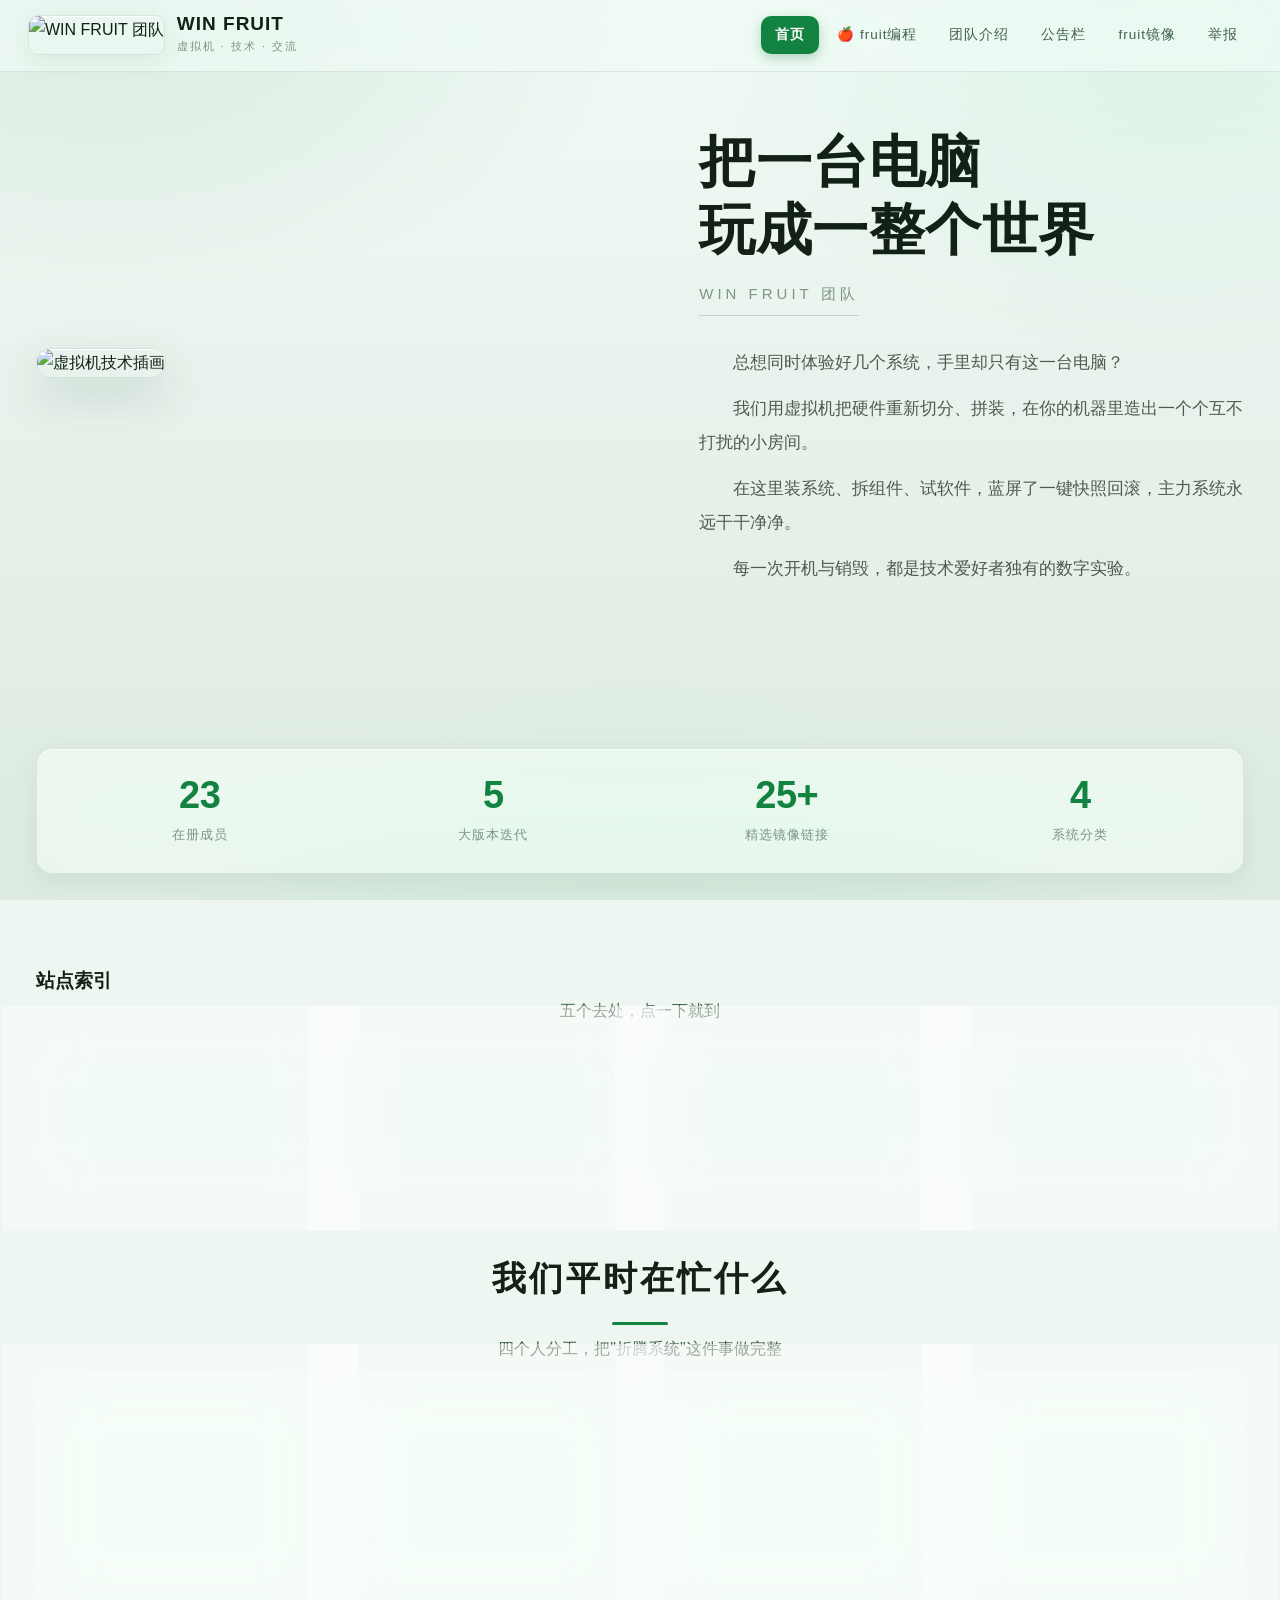
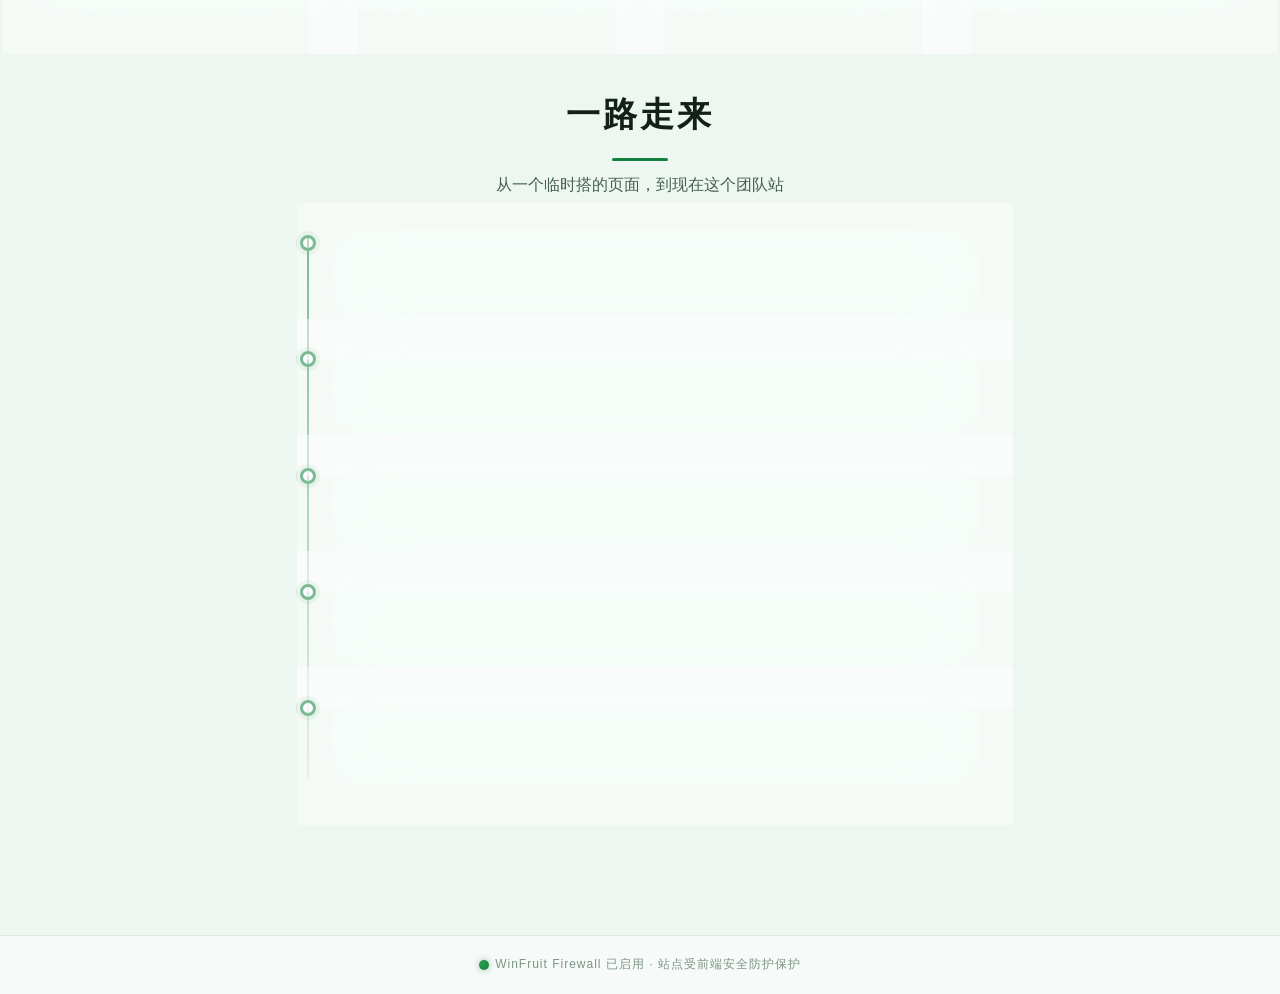
==== commit 0647ce3d: "Add files via upload" ====
--- a/index.html
+++ b/index.html
@@ -1,472 +1,934 @@
-<!DOCTYPE html>
-<html lang="zh-CN">
-<head>
-    <meta charset="UTF-8">
-    <meta name="viewport" content="width=device-width, initial-scale=1.0">
-    <meta http-equiv="Content-Security-Policy" content="default-src 'self'; img-src 'self' data:; style-src 'self' 'unsafe-inline'; script-src 'self' 'unsafe-inline'; object-src 'none'; base-uri 'none'">
-    <meta name="referrer" content="no-referrer">
-    <title>winfruit 团队</title>
-    <link rel="stylesheet" href="style.css">
-</head>
-<body>
-    <!-- 顶部站点头部 -->
-    <header>
-        <div class="site-logo">
-            <img src="assets/logo.png?v=3" alt="WIN FRUIT 团队">
-            <div class="logo-text">
-                <h1>WIN FRUIT 团队</h1>
-                <p>WIN FRUIT TEAM</p>
+<!DOCTYPE html>
+<html lang="zh-CN">
+<head>
+    <meta charset="UTF-8">
+    <meta name="viewport" content="width=device-width, initial-scale=1.0">
+    <meta http-equiv="Content-Security-Policy" content="default-src 'self'; img-src 'self' data:; style-src 'self' 'unsafe-inline' https://fonts.googleapis.com; font-src 'self' https://fonts.gstatic.com; script-src 'self' 'unsafe-inline'; object-src 'none'; base-uri 'none'">
+    <meta name="referrer" content="no-referrer">
+    <title>winfruit 团队</title>
+    <link rel="preconnect" href="https://fonts.googleapis.com">
+    <link rel="preconnect" href="https://fonts.gstatic.com" crossorigin>
+    <link href="https://fonts.googleapis.com/css2?family=Inter:wght@400;500;600;700;800&display=swap" rel="stylesheet">
+    <link rel="stylesheet" href="style.css?v=10">
+
+<style>
+.fa-hero { background: linear-gradient(135deg,#dcfce7 0%,#f0fdf4 45%,#ecfdf5 100%); border-radius:24px; padding:48px 40px; margin:20px 0 40px; position:relative; overflow:hidden; }
+.fa-hero::after { content:''; position:absolute; right:-80px; top:-80px; width:300px; height:300px; border-radius:50%; background:radial-gradient(circle,rgba(17,130,63,.15),transparent 70%); }
+.fa-hero-inner { display:flex; align-items:center; gap:40px; position:relative; z-index:1; }
+.fa-hero-text { flex:1.2; }
+.fa-badge { display:inline-block; background:rgba(17,130,63,.12); color:#0d6b34; padding:6px 14px; border-radius:999px; font-size:13px; font-weight:600; margin-bottom:18px; }
+.fa-title { font-size:56px; font-weight:800; line-height:1.1; margin:0 0 14px; background:linear-gradient(120deg,#11823f,#22c55e 60%,#10b981); -webkit-background-clip:text; background-clip:text; color:transparent; }
+.fa-title span { color:#0f7a3a; -webkit-text-fill-color:#0f7a3a; }
+.fa-sub { font-size:22px; font-weight:700; color:#1f2937; margin:0 0 12px; line-height:1.4; }
+.fa-desc { font-size:15px; color:#4b5563; margin:0 0 26px; line-height:1.7; }
+.fa-btns { display:flex; gap:14px; flex-wrap:wrap; }
+.fa-btns.center { justify-content:center; }
+.fa-btn { display:inline-flex; align-items:center; gap:12px; padding:14px 26px; border-radius:14px; text-decoration:none; font-weight:700; transition:transform .18s,box-shadow .18s; }
+.fa-btn:hover { transform:translateY(-3px); box-shadow:0 12px 28px rgba(17,130,63,.25); }
+.fa-btn-main { background:linear-gradient(135deg,#16a34a,#11823f); color:#fff; box-shadow:0 8px 20px rgba(17,130,63,.35); }
+.fa-btn-main small { color:rgba(255,255,255,.85); }
+.fa-btn-ghost { background:#fff; color:#0d6b34; border:2px solid #bbf7d0; }
+.fa-btn-ghost small { color:#6b7280; }
+.fa-btn-ic { font-size:22px; }
+.fa-btn strong { display:block; font-size:16px; }
+.fa-btn small { display:block; font-size:12px; margin-top:2px; }
+.fa-meta { margin-top:18px; font-size:13px; color:#6b7280; }
+.fa-hero-art { flex:1; text-align:center; }
+.fa-hero-art img { max-width:100%; border-radius:20px; animation:faFloat 4s ease-in-out infinite; filter:drop-shadow(0 20px 40px rgba(17,130,63,.2)); }
+@keyframes faFloat { 0%,100%{transform:translateY(0);} 50%{transform:translateY(-12px);} }
+.fa-demo-wrap { text-align:center; margin:20px 0 50px; }
+.fa-h3 { font-size:30px; font-weight:800; margin:0 0 8px; color:#111827; }
+.fa-p { color:#6b7280; margin:0 0 26px; }
+.fa-window { max-width:920px; margin:0 auto; background:#fff; border-radius:18px; overflow:hidden; box-shadow:0 24px 60px rgba(15,80,40,.18); border:1px solid #e5e7eb; text-align:left; }
+.fa-titlebar { background:#f3f4f6; padding:10px 16px; display:flex; align-items:center; gap:8px; }
+.fa-dot { width:12px; height:12px; border-radius:50%; display:inline-block; }
+.fa-dot.r{background:#ef4444;} .fa-dot.y{background:#f59e0b;} .fa-dot.g{background:#22c55e;}
+.fa-titlebar-t { margin-left:10px; font-size:13px; color:#6b7280; font-weight:600; }
+.fa-screen { display:grid; grid-template-columns:180px 1fr 240px; height:340px; }
+.fa-palette { background:#f9fafb; padding:14px; border-right:1px solid #eee; }
+.fa-pl-block { padding:9px 12px; border-radius:9px; margin-bottom:9px; font-size:13px; color:#fff; opacity:0; transform:translateX(-14px); animation:faSlideIn .5s forwards; }
+.fa-pl-block.b1{background:#ea580c; animation-delay:1.2s;}
+.fa-pl-block.b2{background:#2563eb; animation-delay:1.9s;}
+.fa-pl-block.b3{background:#7c3aed; animation-delay:2.6s;}
+.fa-pl-block.b4{background:#11823f; animation-delay:3.3s;}
+@keyframes faSlideIn { to{opacity:1; transform:translateX(0);} }
+.fa-stage { position:relative; background:#f0fdf4; overflow:hidden; }
+.fa-stage-grid { position:absolute; inset:0; background-image:linear-gradient(rgba(17,130,63,.08) 1px,transparent 1px),linear-gradient(90deg,rgba(17,130,63,.08) 1px,transparent 1px); background-size:36px 36px; }
+.fa-apple { position:absolute; left:40%; top:55%; font-size:34px; animation:faSquare 4s ease-in-out infinite; }
+@keyframes faSquare { 0%{transform:translate(0,0);} 25%{transform:translate(90px,0);} 50%{transform:translate(90px,-70px);} 75%{transform:translate(0,-70px);} 100%{transform:translate(0,0);} }
+.fa-bubble { position:absolute; left:38%; top:18%; background:#fff; padding:7px 12px; border-radius:12px; font-size:13px; box-shadow:0 4px 12px rgba(0,0,0,.08); animation:faBubble 4s infinite; }
+@keyframes faBubble { 0%,45%{opacity:0;} 55%,95%{opacity:1;} 100%{opacity:0;} }
+.fa-ai { background:#fefce8; padding:14px; border-left:1px solid #eee; display:flex; flex-direction:column; gap:10px; }
+.fa-ai-msgs { flex:1; }
+.fa-msg { font-size:12.5px; padding:8px 10px; border-radius:10px; margin-bottom:8px; opacity:0; animation:faMsg 5s infinite; }
+.fa-msg.user{background:#dbeafe; color:#1e40af;}
+.fa-msg.bot{background:#dcfce7; color:#166534;}
+.fa-msg.bot:last-child{animation-delay:2.2s;}
+@keyframes faMsg { 0%{opacity:0; transform:translateY(6px);} 8%{opacity:1; transform:translateY(0);} 90%{opacity:1;} 100%{opacity:0;} }
+.fa-console { background:#0f172a; color:#4ade80; font-family:Consolas,monospace; font-size:11.5px; padding:10px; border-radius:8px; line-height:1.6; }
+.fa-features { display:grid; grid-template-columns:repeat(4,1fr); gap:18px; margin:0 0 50px; }
+.fa-feature { background:#fff; border-radius:16px; padding:24px; border:1px solid #e5e7eb; transition:transform .2s,box-shadow .2s; }
+.fa-feature:hover { transform:translateY(-5px); box-shadow:0 14px 30px rgba(17,130,63,.12); }
+.fa-fe-ic { font-size:32px; margin-bottom:10px; }
+.fa-feature h4 { margin:0 0 8px; font-size:17px; color:#111827; }
+.fa-feature p { margin:0; font-size:13.5px; color:#6b7280; line-height:1.7; }
+.fa-cta { background:linear-gradient(135deg,#11823f,#16a34a); border-radius:22px; padding:44px 30px; text-align:center; color:#fff; margin-bottom:30px; }
+.fa-cta h3 { font-size:28px; margin:0 0 10px; }
+.fa-cta p { opacity:.9; margin:0 0 24px; }
+.fa-cta .fa-btn-main { background:#fff; color:#0d6b34; box-shadow:none; }
+.fa-cta .fa-btn-ghost { background:transparent; color:#fff; border-color:rgba(255,255,255,.5); }
+@media (max-width:900px) { .fa-hero-inner{flex-direction:column;} .fa-screen{grid-template-columns:1fr; height:auto;} .fa-palette,.fa-ai{display:none;} .fa-features{grid-template-columns:1fr 1fr;} }
+</style>
+
+
+<style>
+.fa-stats { display:grid; grid-template-columns:repeat(4,1fr); gap:16px; margin:0 0 50px; }
+.fa-stat { background:#fff; border:1px solid #e5e7eb; border-radius:16px; padding:22px; text-align:center; }
+.fa-stat-n { font-size:38px; font-weight:800; color:#11823f; }
+.fa-stat-t { font-size:14px; color:#6b7280; margin-top:4px; }
+.fa-how { margin-bottom:50px; }
+.fa-steps { display:flex; align-items:stretch; gap:18px; justify-content:center; }
+.fa-step { flex:1; background:#fff; border:1px solid #e5e7eb; border-radius:16px; padding:24px; position:relative; }
+.fa-step-n { position:absolute; top:-12px; left:20px; background:#11823f; color:#fff; width:28px; height:28px; border-radius:50%; display:flex; align-items:center; justify-content:center; font-weight:700; font-size:14px; }
+.fa-step-ic { font-size:32px; margin:6px 0 10px; }
+.fa-step h4 { margin:0 0 8px; font-size:17px; }
+.fa-step p { margin:0; font-size:13.5px; color:#6b7280; line-height:1.7; }
+.fa-step-arrow { align-self:center; font-size:26px; color:#16a34a; font-weight:700; }
+.fa-cats { margin-bottom:50px; }
+.fa-cat-grid { display:grid; grid-template-columns:repeat(3,1fr); gap:14px; }
+.fa-cat { background:#fff; border:1px solid #e5e7eb; border-radius:14px; padding:18px; transition:transform .18s,box-shadow .18s; }
+.fa-cat:hover { transform:translateY(-3px); box-shadow:0 10px 22px rgba(17,130,63,.1); }
+.fa-cat-ic { font-size:26px; }
+.fa-cat h5 { margin:6px 0 6px; font-size:16px; color:#111827; }
+.fa-cat p { margin:0; font-size:12.5px; color:#6b7280; line-height:1.6; }
+.fa-demo2 { margin-bottom:50px; }
+.fa-demo2-grid { display:grid; grid-template-columns:1fr 1fr; gap:18px; }
+.fa-mini { background:#fff; border:1px solid #e5e7eb; border-radius:16px; overflow:hidden; }
+.fa-mini-t { background:#f9fafb; padding:12px 16px; font-weight:700; font-size:14px; border-bottom:1px solid #eee; }
+.fa-mini-stage { height:180px; background:#f0fdf4; position:relative; overflow:hidden; }
+.fa-spiral { position:absolute; left:50%; top:50%; width:8px; height:8px; background:#22c55e; border-radius:50%; animation:faSpiral 3s ease-in-out infinite; }
+@keyframes faSpiral {
+    0% { transform:translate(-50%,-50%) rotate(0deg) scale(1); box-shadow:0 0 0 4px #f472b6; }
+    25% { box-shadow:0 0 0 14px #a78bfa; }
+    50% { box-shadow:0 0 0 28px #60a5fa; }
+    75% { box-shadow:0 0 0 44px #fbbf24; }
+    100% { transform:translate(-50%,-50%) rotate(360deg) scale(1.2); box-shadow:0 0 0 60px #34d399; }
+}
+.fa-music-stage { display:flex; align-items:flex-end; justify-content:center; gap:14px; padding:20px; }
+.fa-note { background:linear-gradient(180deg,#fbbf24,#f59e0b); color:#fff; width:36px; text-align:center; border-radius:8px 8px 4px 4px; font-size:12px; font-weight:700; padding:18px 0 6px; animation:faNote 1.2s ease-in-out infinite; }
+.fa-note.n1{animation-delay:0s;} .fa-note.n2{animation-delay:.12s;} .fa-note.n3{animation-delay:.24s;} .fa-note.n4{animation-delay:.36s;} .fa-note.n5{animation-delay:.48s;}
+@keyframes faNote { 0%,100%{ transform:scaleY(.6);} 50%{ transform:scaleY(1.15);} }
+.fa-mini-cap { padding:10px 16px; font-size:12.5px; color:#6b7280; text-align:center; }
+.fa-faq { margin-bottom:50px; max-width:760px; margin-left:auto; margin-right:auto; }
+.fa-faq-list { display:flex; flex-direction:column; gap:10px; }
+.fa-faq-item { background:#fff; border:1px solid #e5e7eb; border-radius:12px; padding:14px 18px; }
+.fa-faq-item summary { cursor:pointer; font-weight:600; font-size:15px; color:#111827; list-style:none; }
+.fa-faq-item summary::before { content:'+ '; color:#16a34a; font-weight:800; }
+.fa-faq-item[open] summary::before { content:'− '; }
+.fa-faq-item p { margin:10px 0 0; font-size:14px; color:#4b5563; line-height:1.7; }
+.fa-req { margin-bottom:40px; }
+.fa-req-grid { display:grid; grid-template-columns:repeat(4,1fr); gap:14px; }
+.fa-req-grid div { background:#fff; border:1px solid #e5e7eb; border-radius:12px; padding:16px; }
+.fa-req-grid strong { display:block; font-size:13px; color:#16a34a; margin-bottom:4px; }
+.fa-req-grid span { font-size:14px; color:#374151; }
+@media (max-width:900px) { .fa-steps{flex-direction:column;} .fa-step-arrow{transform:rotate(90deg);} .fa-cat-grid{grid-template-columns:1fr 1fr;} .fa-demo2-grid,.fa-req-grid{grid-template-columns:1fr;} .fa-stats{grid-template-columns:1fr 1fr;} }
+</style>
+
+<style>
+/* ===== fruit编程 页：撑满全宽 ===== */
+#fruitapp.page { max-width: none !important; padding: 0 28px 60px !important; }
+#fruitapp .fa-hero { padding: 56px 64px; }
+#fruitapp .fa-hero-inner { max-width: 1400px; margin: 0 auto; }
+#fruitapp .fa-title { font-size: 64px; }
+#fruitapp .fa-hero-art img { max-width: 560px; }
+#fruitapp .fa-window { max-width: 1300px; }
+#fruitapp .fa-screen { height: 400px; }
+#fruitapp .fa-palette { grid-column: 1; }
+#fruitapp .fa-apple { left: 42%; }
+#fruitapp .fa-stats { max-width: 1300px; margin-left: auto; margin-right: auto; }
+#fruitapp .fa-steps { max-width: 1300px; margin: 0 auto; }
+#fruitapp .fa-cat-grid { grid-template-columns: repeat(4, 1fr); max-width: 1400px; margin: 0 auto; }
+#fruitapp .fa-features { max-width: 1400px; margin-left: auto; margin-right: auto; }
+#fruitapp .fa-demo2-grid { max-width: 1300px; margin: 0 auto; }
+#fruitapp .fa-faq { max-width: 1000px; }
+#fruitapp .fa-req-grid { max-width: 1300px; margin: 0 auto; }
+#fruitapp .fa-cta { max-width: 1400px; margin: 0 auto 30px; }
+@media (max-width: 1200px) { #fruitapp .fa-cat-grid { grid-template-columns: repeat(3,1fr); } }
+@media (max-width: 900px)  { #fruitapp .fa-cat-grid { grid-template-columns: repeat(2,1fr); } #fruitapp .fa-hero-art img { max-width: 320px; } }
+</style>
+<style>
+/* 板块标题居中 */
+.fa-how, .fa-cats, .fa-demo2, .fa-faq, .fa-req { text-align: center; }
+.fa-how .fa-h3, .fa-how .fa-p, .fa-cats .fa-h3, .fa-cats .fa-p, .fa-demo2 .fa-h3, .fa-demo2 .fa-p, .fa-faq .fa-h3, .fa-req .fa-h3 { text-align: center; }
+.fa-faq-list, .fa-req-grid, .fa-steps { text-align: left; }
+.fa-steps { max-width: 1300px; margin-left: auto; margin-right: auto; }
+.fa-faq-item summary, .fa-faq-item p { text-align: left; }
+/* 全站主容器拉宽 */
+main { max-width: none !important; }
+.topbar { max-width: none !important; }
+</style>
+</head>
+<body>
+    <!-- 顶栏：logo + 导航 -->
+    <header class="topbar">
+        <div class="site-logo">
+            <img src="assets/logo.png?v=3" alt="WIN FRUIT 团队">
+            <div class="logo-text">
+                <h1>WIN FRUIT</h1>
+                <p>虚拟机 · 技术 · 交流</p>
+            </div>
+        </div>
+        <nav class="main-nav">
+            <a href="#" class="nav-link active" data-target="home">首页</a>
+            <a href="#" class="nav-link" data-target="fruitapp">🍎 fruit编程</a>
+            <a href="#" class="nav-link" data-target="team">团队介绍</a>
+            <a href="#" class="nav-link" data-target="notice">公告栏</a>
+            <a href="#" class="nav-link" data-target="mirror">fruit镜像</a>
+            <a href="#" class="nav-link" data-target="report">举报</a>
+        </nav>
+    </header>
+
+    <!-- 主内容区 -->
+    <main>
+        <!-- 首页 -->
+        <section id="home" class="page active">
+            <div class="hero-section reveal">
+                <div class="hero-image">
+                    <img src="assets/hero-banner.png" alt="虚拟机技术插画">
+                </div>
+                <div class="hero-text">
+                    <h2>把一台电脑<br>玩成一整个世界</h2>
+                    <div class="hero-subtitle">WIN FRUIT 团队</div>
+                <p>总想同时体验好几个系统，手里却只有这一台电脑？</p>
+                <p>我们用虚拟机把硬件重新切分、拼装，在你的机器里造出一个个互不打扰的小房间。</p>
+                <p>在这里装系统、拆组件、试软件，蓝屏了一键快照回滚，主力系统永远干干净净。</p>
+                <p>每一次开机与销毁，都是技术爱好者独有的数字实验。</p>
+                </div>
+            </div>
+
+            <!-- 数据统计 -->
+            <div class="stats-strip">
+                <div class="stat-item reveal">
+                    <div class="stat-num">23</div>
+                    <div class="stat-label">在册成员</div>
+                </div>
+                <div class="stat-item reveal">
+                    <div class="stat-num">5</div>
+                    <div class="stat-label">大版本迭代</div>
+                </div>
+                <div class="stat-item reveal">
+                    <div class="stat-num">25+</div>
+                    <div class="stat-label">精选镜像链接</div>
+                </div>
+                <div class="stat-item reveal">
+                    <div class="stat-num">4</div>
+                    <div class="stat-label">系统分类</div>
+                </div>
+            </div>
+
+            <!-- 站点索引 -->
+            <div class="index-section">
+                <h3 class="reveal">站点索引</h3>
+                <p class="section-desc reveal">五个去处，点一下就到</p>
+                <div class="index-grid">
+                    <a href="#" class="index-card reveal index-link" data-target="team">
+                        <div class="index-ic">👥</div>
+                        <div class="index-name">团队介绍</div>
+                        <div class="index-desc">6 位核心成员 + 13 人名单</div>
+                    </a>
+                    <a href="#" class="index-card reveal index-link" data-target="notice">
+                        <div class="index-ic">📢</div>
+                        <div class="index-name">公告栏</div>
+                        <div class="index-desc">团队规则与版本更新日志</div>
+                    </a>
+                    <a href="#" class="index-card reveal index-link" data-target="mirror">
+                        <div class="index-ic">🍎</div>
+                        <div class="index-name">fruit 镜像</div>
+                        <div class="index-desc">Windows / macOS / Linux 下载</div>
+                    </a>
+                    <a href="#" class="index-card reveal index-link" data-target="report">
+                        <div class="index-ic">🚩</div>
+                        <div class="index-name">举报</div>
+                        <div class="index-desc">发现违规，点这里反馈</div>
+                    </a>
+                </div>
+            </div>
+
+            <!-- 技术特色 -->
+            <div class="feature-section">
+                <h3 class="reveal">我们平时在忙什么</h3>
+                <p class="section-desc reveal">四个人分工，把"折腾系统"这件事做完整</p>
+                <div class="feature-grid">
+                    <div class="feature-card reveal">
+                        <div class="feature-icon">🖥️</div>
+                        <h4>系统封装</h4>
+                        <p>从原版镜像起步，删掉用不上的组件、补齐常用运行库，做出开机快、不弹窗的自用系统。</p>
+                    </div>
+                    <div class="feature-card reveal">
+                        <div class="feature-icon">🧊</div>
+                        <h4>虚拟机实验</h4>
+                        <p>在 VMware、VirtualBox 里随便造，装错了就快照回退，怎么折腾都不怕把真机搞坏。</p>
+                    </div>
+                    <div class="feature-card reveal">
+                        <div class="feature-icon">🔗</div>
+                        <h4>镜像收集</h4>
+                        <p>把 Windows、macOS、Linux 的官方和归档下载地址挑出来整理好，新人来了不用瞎找。</p>
+                    </div>
+                    <div class="feature-card reveal">
+                        <div class="feature-icon">🛡️</div>
+                        <h4>安全测试</h4>
+                        <p>拿不准的小软件、没见过的版本，先扔进沙盒里跑一遍，确认没问题再碰真实系统。</p>
+                    </div>
+                </div>
+            </div>
+
+            <!-- 版本时间线 -->
+            <div class="timeline-section">
+                <h3 class="reveal">一路走来</h3>
+                <p class="section-desc reveal">从一个临时搭的页面，到现在这个团队站</p>
+                <div class="timeline">
+                    <div class="tl-item reveal">
+                        <div class="tl-dot"></div>
+                        <div class="tl-body">
+                            <div class="tl-ver">v1.1 · 起步</div>
+                            <p>在「上线了」上用模板凑了个简单页面，小柠赞助了第一笔，交流群跟着建起来。</p>
+                        </div>
+                    </div>
+                    <div class="tl-item reveal">
+                        <div class="tl-dot"></div>
+                        <div class="tl-body">
+                            <div class="tl-ver">v1.2 · 聚人</div>
+                            <p>还在用「上线了」改样式，陆续来了第一批做电脑内容的朋友，镜像资源开始成体系。</p>
+                        </div>
+                    </div>
+                    <div class="tl-item reveal">
+                        <div class="tl-dot"></div>
+                        <div class="tl-body">
+                            <div class="tl-ver">v2.0 · 立规</div>
+                            <p>群规正式写下来，什么能聊、什么不能发都讲清楚，团队才算真正转起来。</p>
+                        </div>
+                    </div>
+                    <div class="tl-item reveal">
+                        <div class="tl-dot"></div>
+                        <div class="tl-body">
+                            <div class="tl-ver">v3.0 · 重建</div>
+                            <p>屿川接手，官网推倒重做，统一了页面风格，镜像下载和举报反馈一起上线。</p>
+                        </div>
+                    </div>
+                    <div class="tl-item reveal">
+                        <div class="tl-dot"></div>
+                        <div class="tl-body">
+                            <div class="tl-ver">v4.0 · 现在</div>
+                            <p>整站搬到 GitHub，换成浅色玻璃界面，成员也扩充到二十多人。</p>
+                        </div>
+                    </div>
+                </div>
+            </div>
+        </section>
+        <section id="team" class="page">
+            <div class="team-section">
+                <h3 class="reveal">团队详情</h3>
+                <p class="section-desc reveal">下面是对一些成员的介绍</p>
+                <p class="section-subtitle reveal">创始人及团队成员</p>
+                <p class="image-source reveal">（图片来源于抖音）</p>
+
+                <!-- 创始人（大头像卡片） -->
+                <div class="member-grid">
+                    <div class="member-card reveal">
+                        <div class="member-avatar">
+                            <img src="assets/member-xiaoli.jpg" alt="小梨">
+                        </div>
+                        <div class="member-name">小梨<span class="member-role">创始人</span></div>
+                        <a href="https://xiaolidiannaogzs.mysxl.cn/" target="_blank">点击跳转小梨的官网</a>
+                    </div>
+                    <div class="member-card reveal">
+                        <div class="member-avatar">
+                            <img src="assets/member-yuchuan.png" alt="屿川">
+                        </div>
+                        <div class="member-name">屿川<span class="member-role">共创人</span></div>
+                        <a href="https://yuchuandngzs.mysxl.cn/" target="_blank">点击跳转屿川的官网</a>
+                    </div>
+                    <div class="member-card reveal">
+                        <div class="member-avatar">
+                            <img src="assets/member-xiaoning.jpg" alt="小柠">
+                        </div>
+                        <div class="member-name">小柠<span class="member-role">共创人</span></div>
+                        <a href="https://xiaoning.mysxl.cn/" target="_blank">点击跳转小柠的官网</a>
+                    </div>
+                </div>
+
+                <!-- 管理员（竖卡片） -->
+                <p class="section-subtitle reveal">管理员</p>
+                <div class="admin-grid">
+                    <div class="admin-card reveal">
+                        <div class="admin-img"><img src="assets/member-danzai.jpg" alt="蛋仔蓝时代"></div>
+                        <div class="admin-name">蛋仔蓝时代</div>
+                        <div class="admin-tag">管理员</div>
+                        <a href="#">官网待补充</a>
+                    </div>
+                    <div class="admin-card reveal">
+                        <div class="admin-img"><img src="assets/member-ttsdn2.png" alt="天天说电脑"></div>
+                        <div class="admin-name">天天说电脑</div>
+                        <div class="admin-tag">管理员</div>
+                        <a href="#">官网待补充</a>
+                    </div>
+                    <div class="admin-card reveal">
+                        <div class="admin-img"><img src="assets/member-wenwen2.jpg" alt="文文说电脑"></div>
+                        <div class="admin-name">文文说电脑</div>
+                        <div class="admin-tag">管理员</div>
+                        <a href="#">官网待补充</a>
+                    </div>
+                    <div class="admin-card reveal">
+                        <div class="admin-img"><img src="assets/member-wangjinyu.jpg" alt="妄禁欲"></div>
+                        <div class="admin-name">妄禁欲</div>
+                        <div class="admin-tag">管理员</div>
+                        <a href="#">官网待补充</a>
+                    </div>
+                </div>
+
+                <p style="text-align: center; font-size: 16px;" class="reveal">
+                    遇到网站异常、功能建议或者想法，欢迎提交反馈！
+                </p>
+            </div>
+
+            <!-- 全部团队成员 -->
+            <div class="all-members reveal">
+                <h4>团队成员</h4>
+                <p class="members-count">共 13 位成员</p>
+                <div class="member-list-grid">
+                    <div class="member-list-item">
+                        <div class="member-list-avatar"><img src="assets/sidebar/m1.png" alt=""></div>
+                        <div class="member-list-name">Microsoft杜.du搞电脑</div>
+                    </div>
+                    <div class="member-list-item">
+                        <div class="member-list-avatar"><img src="assets/sidebar/m2.png" alt=""></div>
+                        <div class="member-list-name">鹦鹉钳(电子斗蛐蛐版)</div>
+                    </div>
+                    <div class="member-list-item">
+                        <div class="member-list-avatar"><img src="assets/sidebar/m3.png" alt=""></div>
+                        <div class="member-list-name">冷却</div>
+                    </div>
+                    <div class="member-list-item">
+                        <div class="member-list-avatar"><img src="assets/sidebar/m14.jpg" alt=""></div>
+                        <div class="member-list-name">winZX工作室（破500粉）</div>
+                    </div>
+                    <div class="member-list-item">
+                        <div class="member-list-avatar"><img src="assets/sidebar/m5.png" alt=""></div>
+                        <div class="member-list-name">yuchni🐾</div>
+                    </div>
+                    <div class="member-list-item">
+                        <div class="member-list-avatar"><img src="assets/sidebar/m6.png" alt=""></div>
+                        <div class="member-list-name">春天（金甲搏击主理人）求1万粉丝</div>
+                    </div>
+                    <div class="member-list-item">
+                        <div class="member-list-avatar"><img src="assets/sidebar/m7.png" alt=""></div>
+                        <div class="member-list-name">未解</div>
+                    </div>
+                    <div class="member-list-item">
+                        <div class="member-list-avatar"><img src="assets/sidebar/m8.png" alt=""></div>
+                        <div class="member-list-name">Microsoft说电脑（开学不更）</div>
+                    </div>
+                    <div class="member-list-item">
+                        <div class="member-list-avatar"><img src="assets/sidebar/m9.png" alt=""></div>
+                        <div class="member-list-name">天小灰（多重人格）</div>
+                    </div>
+                    <div class="member-list-item">
+                        <div class="member-list-avatar"><img src="assets/sidebar/m10.png" alt=""></div>
+                        <div class="member-list-name">Microsoft</div>
+                    </div>
+                    <div class="member-list-item">
+                        <div class="member-list-avatar"><img src="assets/sidebar/m11.png" alt=""></div>
+                        <div class="member-list-name">昭</div>
+                    </div>
+                    <div class="member-list-item">
+                        <div class="member-list-avatar"><img src="assets/sidebar/m12.png" alt=""></div>
+                        <div class="member-list-name">玄琛</div>
+                    </div>
+                    <div class="member-list-item">
+                        <div class="member-list-avatar"><img src="assets/sidebar/m13.png" alt=""></div>
+                        <div class="member-list-name">A9陀飞轮</div>
+                    </div>
+                </div>
+            </div>
+        </section>
+
+        <!-- 公告栏 -->
+        <section id="notice" class="page">
+            <div class="notice-block reveal">
+                <h3>团队规则</h3>
+                <div class="rules-content">
+                    <p><strong>【群及团队公告】</strong></p>
+                    <p>&nbsp;&nbsp;&nbsp;&nbsp;感谢大家加入本群以及团队，本团队提倡理性交流，积极和群主互动，群主最新消息也会在本群及时发布。</p>
+                    <p><strong>【一】</strong>遵纪守法，不危害社会。为营造和谐的交流环境，特制定如下规则，望各位知悉：不散播不健康言论、敏感及消极思想，倡导和谐平台，欢迎促进进步的正能量话题讨论，违者警告一次无效者移出，禁止互相谩骂。</p>
+                    <p><strong>【二】</strong>互相尊重，不人身攻击，不因过往纠纷或意见相悖而相互攻击。</p>
+                    <p><strong>【三】</strong>相互监督，举报不良，遇行为不正或居心不良者移除本群。</p>
+                    <p><strong>【四】</strong>拉人进群，必须为支持主播的朋友，经群主或管理员审核方可进入，请相互负责；纯商家及动机不纯者请自重。</p>
+                    <p><strong>【五】</strong>本群仅作为交流电脑及其他内容的沟通平台；未经允许，禁止发布为其他主播引流的视频、链接之类，违者一次警告，二次移出。</p>
+                    <p><strong>【六】</strong>不得在群内吵架，不得辱骂诋毁他人，违反2次者移出。</p>
+                    <p><strong>【七】</strong>不得发布黄色、暴力、低级趣味的表情、信息、图片和链接等，不得发布虚假骗人信息，违者移出。</p>
+                    <p><strong>【八】</strong>不参政不议政，不得发布有政治倾向的内容，违者立即移出。</p>
+                    <p>本公告自发布之日起实施，请遵照执行，感谢大家配合。</p>
+                    <p style="text-align:right; margin-top:20px;">-winfruit 团队管理员 小柠 屿川</p>
+                </div>
+            </div>
+
+            <div class="notice-block reveal">
+                <h3>更新日志</h3>
+                <p class="section-subtitle">- 本站近期改动记录</p>
+                <div class="changelog">
+                    <div class="cl-item">
+                        <div class="cl-ver">v4.1 · 2026.9.19</div>
+                        <ul>
+                            <li>整体界面重做：浅色液态玻璃风格，卡片带顶部高光与悬停浮起。</li>
+                            <li>导航栏改为胶囊样式，「首页」居中，切页即时跳转。</li>
+                            <li>团队人员介绍独立为「团队介绍」页，首页只保留首屏与新内容。</li>
+                            <li>首页新增「我们在做什么」四张特色卡片与「版本演进」时间线。</li>
+                            <li>F12 等开发者快捷键改为弹出开发密码验证，仅管理员可放行。</li>
+                            <li>公告栏精简为通报栏、更新日志、团队规则三块。</li>
+                            <li>引入 Inter 字体，替换默认系统字体，排版更清爽。</li>
+                            <li>移除原「加入我们」入口。</li>
+                        </ul>
+                    </div>
+                    <div class="cl-item">
+                        <div class="cl-ver">v4.0 · 2026.8.24</div>
+                        <ul>
+                            <li>官网从 sxl（上线了）迁移到 GitHub Pages，摆脱模板限制。</li>
+                            <li>整体 UI 重构为 Fluent 浅色风格，统一圆角与阴影语言。</li>
+                            <li>新增 fruit 镜像下载页，按 Windows / macOS / Linux / 工具分类。</li>
+                            <li>上线举报与反馈邮箱入口，补充团队规则。</li>
+                            <li>团队成员扩充至二十余人，成员墙上线。</li>
+                        </ul>
+                    </div>
+                    <div class="cl-item">
+                        <div class="cl-ver">v3.0 · 2026.6</div>
+                        <ul>
+                            <li>官网重建，统一导航与页面切换逻辑。</li>
+                            <li>加入滚动渐入动画与滚动固定导航。</li>
+                            <li>新增公告栏，开始用网页形式发布通知。</li>
+                        </ul>
+                    </div>
+                    <div class="cl-item">
+                        <div class="cl-ver">v2.0 · 2026.4</div>
+                        <ul>
+                            <li>团队规则成文，八条规则发布。</li>
+                            <li>交流群与团队正式并行运作，开始有节奏地整理镜像资源。</li>
+                        </ul>
+                    </div>
+                    <div class="cl-item">
+                        <div class="cl-ver">v1.x · 2026 年初</div>
+                        <ul>
+                            <li>最初在「上线了」(sxl.cn) 上简单建了个页面。</li>
+                            <li>小柠赞助起步，吸引第一批做电脑内容的创作者。</li>
+                            <li>交流群成立，团队雏形出现。</li>
+                        </ul>
+                    </div>
+                </div>
+            </div>
+        </section>
+
+        <!-- fruit镜像 -->
+        <section id="mirror" class="page">
+            <div class="mirror-section">
+                <h3 class="reveal">Fruit 镜像</h3>
+                <p class="mirror-desc reveal">系统镜像下载站 · 精选下载链接</p>
+
+                <!-- 镜像内容 -->
+                <div id="mirrorContent">
+                    <!-- Windows 镜像 -->
+                    <div class="mirror-category win reveal">
+                        <h4><span class="cat-icon">🪟</span> Windows 镜像</h4>
+                        <div class="mirror-grid">
+                            <div class="mirror-card">
+                                <div class="mirror-name">Windows 11</div>
+                                <div class="mirror-ver">23H2 / 24H2 · 64位</div>
+                                <a href="https://www.microsoft.com/software-download/windows11" target="_blank" class="download-link">官方下载</a>
+                            </div>
+                            <div class="mirror-card">
+                                <div class="mirror-name">Windows 10</div>
+                                <div class="mirror-ver">22H2 · 64位</div>
+                                <a href="https://www.microsoft.com/software-download/windows10" target="_blank" class="download-link">官方下载</a>
+                            </div>
+                            <div class="mirror-card">
+                                <div class="mirror-name">Windows 10 LTSC</div>
+                                <div class="mirror-ver">2021 / 2024 · 64位</div>
+                                <a href="https://www.microsoft.com/evalcenter/evaluate-windows-10-enterprise" target="_blank" class="download-link">评估中心</a>
+                            </div>
+                            <div class="mirror-card">
+                                <div class="mirror-name">Windows 11 LTSC</div>
+                                <div class="mirror-ver">2024 · 64位</div>
+                                <a href="https://www.microsoft.com/evalcenter/evaluate-windows-11-enterprise" target="_blank" class="download-link">评估中心</a>
+                            </div>
+                            <div class="mirror-card">
+                                <div class="mirror-name">Windows Server</div>
+                                <div class="mirror-ver">2022 / 2025</div>
+                                <a href="https://next.itellyou.cn/Original/#cbp=Product?ID=ff70d59a-8e02-ec11-a9e5-95b21d9a899a" target="_blank" class="download-link">评估中心</a>
+                            </div>
+                            <div class="mirror-card">
+                                <div class="mirror-name">Windows 7</div>
+                                <div class="mirror-ver">SP1 · 64位</div>
+                                <a href="https://next.itellyou.cn/Original/#cbp=Product?ID=6f677346-0a09-43fa-b60d-e878ed7625a0" target="_blank" class="download-link">归档下载</a>
+                            </div>
+                        </div>
+                    </div>
+
+                    <!-- macOS 镜像 -->
+                    <div class="mirror-category mac reveal">
+                        <h4><span class="cat-icon">🍏</span> macOS 镜像</h4>
+                        <div class="mirror-grid">
+                            <div class="mirror-card">
+                                <div class="mirror-name">macOS Sequoia</div>
+                                <div class="mirror-ver">15.x</div>
+                                <a href="https://macoshome.com/macos/80464.html" target="_blank" class="download-link">App Store</a>
+                            </div>
+                            <div class="mirror-card">
+                                <div class="mirror-name">macOS Sonoma</div>
+                                <div class="mirror-ver">14.x</div>
+                                <a href="https://macoshome.com/macos/80465.html" target="_blank" class="download-link">App Store</a>
+                            </div>
+                            <div class="mirror-card">
+                                <div class="mirror-name">macOS Ventura</div>
+                                <div class="mirror-ver">13.x</div>
+                                <a href="https://macoshome.com/macos/70092.html" target="_blank" class="download-link">App Store</a>
+                            </div>
+                            <div class="mirror-card">
+                                <div class="mirror-name">macOS Monterey</div>
+                                <div class="mirror-ver">12.x</div>
+                                <a href="https://macoshome.com/macos/53941.html" target="_blank" class="download-link">支持页面</a>
+                            </div>
+                            <div class="mirror-card">
+                                <div class="mirror-name">macOS Big Sur</div>
+                                <div class="mirror-ver">11.x</div>
+                                <a href="https://macoshome.com/macos/38381.html" target="_blank" class="download-link">支持页面</a>
+                            </div>
+                            <div class="mirror-card">
+                                <div class="mirror-name">macOS Catalina</div>
+                                <div class="mirror-ver">10.15.x</div>
+                                <a href="https://macoshome.com/macos/3572.html" target="_blank" class="download-link">支持页面</a>
+                            </div>
+                        </div>
+                    </div>
+
+                    <!-- Linux 镜像 -->
+                    <div class="mirror-category linux reveal">
+                        <h4><span class="cat-icon">🐧</span> Linux 镜像</h4>
+                        <div class="mirror-grid">
+                            <div class="mirror-card">
+                                <div class="mirror-name">Ubuntu</div>
+                                <div class="mirror-ver">24.04 LTS / 22.04 LTS</div>
+                                <a href="https://ubuntu.com/download" target="_blank" class="download-link">官方下载</a>
+                            </div>
+                            <div class="mirror-card">
+                                <div class="mirror-name">Debian</div>
+                                <div class="mirror-ver">12 (Bookworm)</div>
+                                <a href="https://www.debian.org/distrib/" target="_blank" class="download-link">官方下载</a>
+                            </div>
+                            <div class="mirror-card">
+                                <div class="mirror-name">CentOS Stream</div>
+                                <div class="mirror-ver">9 / 10</div>
+                                <a href="https://www.centos.org/download/" target="_blank" class="download-link">官方下载</a>
+                            </div>
+                            <div class="mirror-card">
+                                <div class="mirror-name">Fedora</div>
+                                <div class="mirror-ver">40 / 41 Workstation</div>
+                                <a href="https://fedoraproject.org/workstation/download" target="_blank" class="download-link">官方下载</a>
+                            </div>
+                            <div class="mirror-card">
+                                <div class="mirror-name">Arch Linux</div>
+                                <div class="mirror-ver">最新滚动版</div>
+                                <a href="https://archlinux.org/download/" target="_blank" class="download-link">官方下载</a>
+                            </div>
+                            <div class="mirror-card">
+                                <div class="mirror-name">Linux Mint</div>
+                                <div class="mirror-ver">22 (Wilma)</div>
+                                <a href="https://linuxmint.com/download.php" target="_blank" class="download-link">官方下载</a>
+                            </div>
+                            <div class="mirror-card">
+                                <div class="mirror-name">openSUSE</div>
+                                <div class="mirror-ver">Leap 15.6 / Tumbleweed</div>
+                                <a href="https://www.opensuse.org/" target="_blank" class="download-link">官方下载</a>
+                            </div>
+                            <div class="mirror-card">
+                                <div class="mirror-name">Kali Linux</div>
+                                <div class="mirror-ver">2024.x</div>
+                                <a href="https://www.kali.org/get-kali/" target="_blank" class="download-link">官方下载</a>
+                            </div>
+                        </div>
+                    </div>
+
+                    <!-- 其他镜像 -->
+                    <div class="mirror-category other reveal">
+                        <h4><span class="cat-icon">📦</span> 其他镜像</h4>
+                        <div class="mirror-grid">
+                            <div class="mirror-card">
+                                <div class="mirror-name">VMware Workstation</div>
+                                <div class="mirror-ver">Pro 17.x</div>
+                                <a href="https://lestore.lenovo.com/detail/21600" target="_blank" class="download-link">官方下载</a>
+                            </div>
+                            <div class="mirror-card">
+                                <div class="mirror-name">VirtualBox</div>
+                                <div class="mirror-ver">7.x</div>
+                                <a href="https://www.virtualbox.org/wiki/Downloads" target="_blank" class="download-link">官方下载</a>
+                            </div>
+                            <div class="mirror-card">
+                                <div class="mirror-name">Rufus</div>
+                                <div class="mirror-ver">启动盘制作工具</div>
+                                <a href="https://rufus.ie/zh/" target="_blank" class="download-link">官方下载</a>
+                            </div>
+                            <div class="mirror-card">
+                                <div class="mirror-name">Ventoy</div>
+                                <div class="mirror-ver">多合一启动盘</div>
+                                <a href="https://www.ventoy.net/cn/download.html" target="_blank" class="download-link">官方下载</a>
+                            </div>
+                            <div class="mirror-card">
+                                <div class="mirror-name">balenaEtcher</div>
+                                <div class="mirror-ver">镜像烧录工具</div>
+                                <a href="https://etcher.balena.io/" target="_blank" class="download-link">官方下载</a>
+                            </div>
+                            <div class="mirror-card">
+                                <div class="mirror-name">DiskGenius</div>
+                                <div class="mirror-ver">分区工具</div>
+                                <a href="https://www.diskgenius.cn/download.php" target="_blank" class="download-link">官方下载</a>
+                            </div>
+                        </div>
+                    </div>
+                </div>
+            </div>
+        </section>
+
+        <!-- 举报页面 -->
+        <section id="report" class="page">
+            <div class="form-block reveal">
+                <h3>举报</h3>
+                <p class="form-subtitle">举报入口</p>
+                <div class="contact-email">
+                    举报邮箱：<a href="mailto:zn1009n@163.com">zn1009n@163.com</a>
+                </div>
+            </div>
+
+            <div class="form-block reveal">
+                <h3>反馈界面</h3>
+                <p class="form-subtitle">下方进行反馈</p>
+                <div class="contact-email">
+                    反馈邮箱：<a href="mailto:xiaoren0410@163.com">xiaoren0410@163.com</a>
+                </div>
+            </div>
+        </section>
+    
+        <!-- ============ fruit编程 下载页 ============ -->
+        <section id="fruitapp" class="page">
+            <div class="fa-hero">
+                <div class="fa-hero-inner">
+                    <div class="fa-hero-text">
+                        <div class="fa-badge">🍎 Windows 桌面软件 · 免费下载</div>
+                        <h2 class="fa-title">fruit<span>编程</span></h2>
+                        <p class="fa-sub">AI 帮你写代码，<br>拖拽积木就能做出一个程序</p>
+                        <p class="fa-desc">对它说一句话，AI 直接在软件里搭积木、运行、画图案。<br>193 个积木 · 本地运行 · 不上传任何数据。</p>
+                        <div class="fa-btns">
+                            <a href="https://wwbej.lanzoum.com/iUOkP49ac6if" target="_blank" class="fa-btn fa-btn-main">
+                                <span class="fa-btn-ic">⬇</span>
+                                <span><strong>下载安装版</strong><small>一键安装 · 即下即用</small></span>
+                            </a><br><small style="font-size:12px;opacity:0.7">蓝奏云密码：d4fx</small>
+                            <a href="https://wwbej.lanzoum.com/iDlbq49ac9di" target="_blank" class="fa-btn fa-btn-ghost">
+                                <span class="fa-btn-ic">💾</span>
+                                <span><strong>便携版</strong><small>解压即用 · 免安装</small></span>
+                            </a><br><small style="font-size:12px;opacity:0.7">蓝奏云密码：6diu</small>
+                        </div>
+                        <div class="fa-meta">✔ Windows 10/11 · ✔ 免安装可选 · ✔ 内置 AI 接口配置</div>
+                    </div>
+                    <div class="fa-hero-art">
+                        <img src="assets/fruit-promo.png" alt="fruit编程 宣传图">
+                    </div>
+                </div>
             </div>
-        </div>
-        <div class="site-title"></div>
-    </header>
-
-    <!-- 主导航（滚动固定） -->
-    <nav class="main-nav">
-        <a href="#" class="nav-link active" data-target="home">首页</a>
-        <a href="#" class="nav-link" data-target="notice">公告栏</a>
-        <a href="#" class="nav-link" data-target="mirror">fruit镜像</a>
-        <a href="#" class="nav-link" data-target="report">举报</a>
-        <a href="#" class="nav-link" data-target="join">加入我们</a>
-    </nav>
-
-    <!-- 分隔小logo -->
-    <div class="divider-logo">
-        <img src="assets/logo-mini.png?v=2" alt="">
-    </div>
-
-    <!-- 主内容区 -->
-    <main>
-        <!-- 首页 -->
-        <section id="home" class="page active">
-            <div class="hero-section reveal">
-                <div class="hero-image">
-                    <img src="assets/hero-banner.png" alt="虚拟机技术插画">
-                </div>
-                <div class="hero-text">
-                    <h2>系统为基 虚拟机点亮数字之路</h2>
-                    <div class="hero-subtitle">---- windows fruit 团队</div>
-                <p>我们总想体验各式各样的系统，却受限于手里有限的硬件</p>
-                <p>虚拟机把硬件资源切割、重组，在电脑内部搭建起一个独立的世界</p>
-                <p>在这里你可以尽情封装、精简、折腾系统，不怕蓝屏崩溃，不怕弄坏真实电脑</p>
-                <p>每一次开机与销毁，都是属于技术爱好者的数字实验</p>
+
+            <div class="fa-demo-wrap">
+                <h3 class="fa-h3">看它怎么工作</h3>
+                <p class="fa-p">你只要说一句话，剩下的交给 AI</p>
+                <div class="fa-window">
+                    <div class="fa-titlebar">
+                        <span class="fa-dot r"></span><span class="fa-dot y"></span><span class="fa-dot g"></span>
+                        <span class="fa-titlebar-t">fruit编程</span>
+                    </div>
+                    <div class="fa-screen">
+                        <div class="fa-palette">
+                            <div class="fa-pl-block b1">🟧 重复 4 次</div>
+                            <div class="fa-pl-block b2">🟦 移动 60 步</div>
+                            <div class="fa-pl-block b3">🟪 右转 90 度</div>
+                            <div class="fa-pl-block b4">🟩 说"画好啦"</div>
+                        </div>
+                        <div class="fa-stage">
+                            <div class="fa-stage-grid"></div>
+                            <div class="fa-apple">🍎</div>
+                            <div class="fa-bubble">画一个正方形！</div>
+                        </div>
+                        <div class="fa-ai">
+                            <div class="fa-ai-msgs">
+                                <div class="fa-msg user">帮我画个正方形并运行</div>
+                                <div class="fa-msg bot">好！我来搭积木…</div>
+                                <div class="fa-msg bot">✅ 已执行：搭积木 → 运行</div>
+                            </div>
+                            <div class="fa-console">&gt; 程序开始运行<br>&gt; 角色说：画好啦<br>&gt; ✔ 运行结束</div>
+                        </div>
+                    </div>
                 </div>
             </div>
 
-            <div class="team-section">
-                <h3 class="reveal">团队详情</h3>
-                <p class="section-desc reveal">下面是对一些成员的介绍</p>
-                <p class="section-subtitle reveal">创始人及团队成员</p>
-                <p class="image-source reveal">（图片来源于抖音）</p>
-
-                <div class="member-grid">
-                    <div class="member-card reveal">
-                        <div class="member-avatar">
-                            <img src="assets/member-xiaoli.jpg" alt="小梨">
+            <div class="fa-features">
+                <div class="fa-feature">
+                    <div class="fa-fe-ic">🧩</div>
+                    <h4>193 个积木</h4>
+                    <p>运动、画笔、声音、变量、运算、AI……像 Scratch 一样拼，覆盖 11 大类。</p>
+                </div>
+                <div class="fa-feature">
+                    <div class="fa-fe-ic">🤖</div>
+                    <h4>AI 直接操作</h4>
+                    <p>不是只聊天。说一句"画个彩虹螺旋"，AI 自动搭好积木、按运行，舞台上立刻出结果。</p>
+                </div>
+                <div class="fa-feature">
+                    <div class="fa-fe-ic">🔒</div>
+                    <h4>本地运行</h4>
+                    <p>积木程序存在你自己电脑上。AI 请求只发到你自己配置的模型接口，不上传任何数据。</p>
+                </div>
+                <div class="fa-feature">
+                    <div class="fa-fe-ic">🎹</div>
+                    <h4>真发声真画线</h4>
+                    <p>角色真在画布上留下笔迹，音符真的响起来——不是假动画，是真的在跑程序。</p>
+                </div>
+            </div>
+
+            
+            <!-- 数据统计条 -->
+            <div class="fa-stats">
+                <div class="fa-stat"><div class="fa-stat-n">193</div><div class="fa-stat-t">个积木</div></div>
+                <div class="fa-stat"><div class="fa-stat-n">11</div><div class="fa-stat-t">大分类</div></div>
+                <div class="fa-stat"><div class="fa-stat-n">3</div><div class="fa-stat-t">秒上手</div></div>
+                <div class="fa-stat"><div class="fa-stat-n">0</div><div class="fa-stat-t">隐私上传</div></div>
+            </div>
+
+            <!-- 三步上手 -->
+            <div class="fa-how">
+                <h3 class="fa-h3">三步开始</h3>
+                <p class="fa-p">不用学语法，不用装环境</p>
+                <div class="fa-steps">
+                    <div class="fa-step">
+                        <div class="fa-step-n">1</div>
+                        <div class="fa-step-ic">⬇</div>
+                        <h4>下载安装</h4>
+                        <p>点上面的按钮，安装版一路下一步，或者直接用便携版解压就跑。</p>
+                    </div>
+                    <div class="fa-step-arrow">→</div>
+                    <div class="fa-step">
+                        <div class="fa-step-n">2</div>
+                        <div class="fa-step-ic">⚙️</div>
+                        <h4>填 API Key</h4>
+                        <p>打开「设置」页，粘贴你自己的模型 Key（默认 DeepSeek，几块钱能用很久）。</p>
+                    </div>
+                    <div class="fa-step-arrow">→</div>
+                    <div class="fa-step">
+                        <div class="fa-step-n">3</div>
+                        <div class="fa-step-ic">💬</div>
+                        <h4>说人话</h4>
+                        <p>在 AI 框里说"画个彩虹螺旋"，积木自动搭好、自动运行，舞台上立刻出结果。</p>
+                    </div>
+                </div>
+            </div>
+
+            <!-- 积木分类一览 -->
+            <div class="fa-cats">
+                <h3 class="fa-h3">193 个积木，11 大类</h3>
+                <p class="fa-p">像搭乐高一样，拼出你想要的程序</p>
+                <div class="fa-cat-grid">
+                    <div class="fa-cat"><div class="fa-cat-ic">⚡</div><h5>事件</h5><p>开始运行 · 按键 · 收到消息 · 碰到边缘</p></div>
+                    <div class="fa-cat"><div class="fa-cat-ic">🔁</div><h5>控制</h5><p>重复 · 永远循环 · 如果 · 重复直到 · 等待</p></div>
+                    <div class="fa-cat"><div class="fa-cat-ic">🏃</div><h5>运动</h5><p>移动 · 转向 · 滑行 · 反弹 · 面朝向 · 转圈</p></div>
+                    <div class="fa-cat"><div class="fa-cat-ic">🎭</div><h5>外观</h5><p>说 · 思考 · 造型 · 大小 · 特效 · 背景</p></div>
+                    <div class="fa-cat"><div class="fa-cat-ic">🎹</div><h5>声音</h5><p>蜂鸣 · 音符 · 音阶 · 敲鼓 · 喵叫（真发声）</p></div>
+                    <div class="fa-cat"><div class="fa-cat-ic">👀</div><h5>侦测</h5><p>询问 · 鼠标位置 · 随机数 · 计时器 · 距离</p></div>
+                    <div class="fa-cat"><div class="fa-cat-ic">🧮</div><h5>运算</h5><p>加减乘除 · 三角函数 · 字符串 · 比较</p></div>
+                    <div class="fa-cat"><div class="fa-cat-ic">📦</div><h5>变量</h5><p>设值 · 自增自减 · 交换 · 列表 · 随机</p></div>
+                    <div class="fa-cat"><div class="fa-cat-ic">🖌️</div><h5>画笔</h5><p>落笔 · 抬笔 · 颜色 · 粗细 · 写字 · 橡皮擦（真画线）</p></div>
+                    <div class="fa-cat"><div class="fa-cat-ic">📢</div><h5>消息</h5><p>广播 · 广播并等待 · 弹窗 · 发送给所有人</p></div>
+                    <div class="fa-cat"><div class="fa-cat-ic">🤖</div><h5>AI</h5><p>问答 · 画图 · 讲故事 · 翻译 · 找错 · 生成代码</p></div>
+                </div>
+            </div>
+
+            <!-- 第二个动画演示 -->
+            <div class="fa-demo2">
+                <h3 class="fa-h3">它真的会动、会响</h3>
+                <p class="fa-p">不是录屏，是积木真的在跑</p>
+                <div class="fa-demo2-grid">
+                    <div class="fa-mini">
+                        <div class="fa-mini-t">🌈 画一个彩虹螺旋</div>
+                        <div class="fa-mini-stage">
+                            <div class="fa-spiral"></div>
                         </div>
-                        <div class="member-name">小梨 创始人</div>
-                        <a href="https://xiaolidiannaogzs.mysxl.cn/" target="_blank">点击跳转小梨的官网</a>
+                        <div class="fa-mini-cap">画笔积木循环移动 + 换色</div>
                     </div>
-                    <div class="member-card reveal">
-                        <div class="member-avatar">
-                            <img src="assets/member-xiaoning.jpg" alt="小柠">
+                    <div class="fa-mini">
+                        <div class="fa-mini-t">🎵 弹一段音阶</div>
+                        <div class="fa-mini-stage fa-music-stage">
+                            <div class="fa-note n1">do</div><div class="fa-note n2">re</div><div class="fa-note n3">mi</div><div class="fa-note n4">fa</div><div class="fa-note n5">sol</div>
                         </div>
-                        <div class="member-name">小柠 1.1-1.2-2.0版本创始赞助人</div>
-                        <a href="https://xiaoning.mysxl.cn/" target="_blank">点击跳转至小柠的官网</a>
+                        <div class="fa-mini-cap">音符积木按顺序触发 WebAudio</div>
                     </div>
-                    <div class="member-card reveal">
-                        <div class="member-avatar">
-                            <img src="assets/member-yuchuan.png" alt="屿川">
-                        </div>
-                        <div class="member-name">屿川 3.0 4.0版本创始人</div>
-                        <a href="https://yuchuandngzs.mysxl.cn/" target="_blank">点击跳转屿川的官网</a>
-                    </div>
-                    <div class="member-card reveal">
-                        <div class="member-avatar">
-                            <img src="assets/member-ttsdn.png" alt="天天说电脑（限流版）">
-                        </div>
-                        <div class="member-name">天天说电脑（限流版）共创人</div>
-                        <a href="https://tiantianwindows.mysxl.cn/" target="_blank">点击跳转天天说电脑（限流版）的官网</a>
-                    </div>
-                    <div class="member-card reveal">
-                        <div class="member-avatar">
-                            <img src="assets/member-xiaoe.png" alt="Star.小俄xe（冲500粉）">
-                        </div>
-                        <div class="member-name">Star.小俄xe（冲500粉）共创人</div>
-                        <a href="https://tiantiawindows.mysxl.cn/" target="_blank">Star.小俄xe（冲500粉）的官网无</a>
-                    </div>
-                </div>
-
-                <p style="text-align: center; font-size: 16px;" class="reveal">
-                    遇到网站异常、功能建议或者想法，欢迎提交反馈！
-                </p>
+                </div>
             </div>
 
-            <!-- 全部团队成员 -->
-            <div class="all-members reveal">
-                <h4>团队成员</h4>
-                <p class="members-count">共 23 位成员</p>
-                <div class="member-list-grid">
-                    <div class="member-list-item">
-                        <div class="member-list-avatar"><img src="assets/sidebar/1.png" alt=""></div>
-                        <div class="member-list-name">果子搞数码</div>
-                    </div>
-                    <div class="member-list-item">
-                        <div class="member-list-avatar"><img src="assets/sidebar/2.png" alt=""></div>
-                        <div class="member-list-name">苹果（大号解封版）</div>
-                    </div>
-                    <div class="member-list-item">
-                        <div class="member-list-avatar"><img src="assets/sidebar/3.png" alt=""></div>
-                        <div class="member-list-name">勇敢的龙息</div>
-                        <span class="tag"></span>
-                    </div>
-                    <div class="member-list-item">
-                        <div class="member-list-avatar"><img src="assets/sidebar/4.png" alt=""></div>
-                        <div class="member-list-name">数码小天才 LikePro</div>
-                    </div>
-                    <div class="member-list-item">
-                        <div class="member-list-avatar"><img src="assets/sidebar/5.png" alt=""></div>
-                        <div class="member-list-name">Googol（原谷歌工作室）</div>
-                        <span class="tag"></span>
-                    </div>
-                    <div class="member-list-item">
-                        <div class="member-list-avatar"><img src="assets/sidebar/6.png" alt=""></div>
-                        <div class="member-list-name">焕颜 Studio</div>
-                        <span class="tag"></span>
-                    </div>
-                    <div class="member-list-item">
-                        <div class="member-list-avatar"><img src="assets/sidebar/7.png" alt=""></div>
-                        <div class="member-list-name">小长爱电脑（周六拍虚拟机）</div>
-                    </div>
-                    <div class="member-list-item">
-                        <div class="member-list-avatar"><img src="assets/sidebar/8.png" alt=""></div>
-                        <div class="member-list-name">HQ说电脑（反阿拜多斯小鬼）</div>
-                        <span class="tag"></span>
-                    </div>
-                    <div class="member-list-item">
-                        <div class="member-list-avatar"><img src="assets/sidebar/9.png" alt=""></div>
-                        <div class="member-list-name">尘白第一管</div>
-                        <span class="tag"></span>
-                    </div>
-                    <div class="member-list-item">
-                        <div class="member-list-avatar"><img src="assets/sidebar/11.png" alt=""></div>
-                        <div class="member-list-name">哮喘部长苏星源（三角洲行动）</div>
-                    </div>
-                    <div class="member-list-item">
-                        <div class="member-list-avatar"><img src="assets/sidebar/12.png" alt=""></div>
-                        <div class="member-list-name">xxxxxxxxxx</div>
-                        <span class="tag"></span>
-                    </div>
-                    <div class="member-list-item">
-                        <div class="member-list-avatar"><img src="assets/sidebar/13.png" alt=""></div>
-                        <div class="member-list-name">158157679523</div>
-                        <span class="tag"></span>
-                    </div>
-                    <div class="member-list-item">
-                        <div class="member-list-avatar"><img src="assets/sidebar/14.png" alt=""></div>
-                        <div class="member-list-name">肥美的美团袋鼠</div>
-                    </div>
-                    <div class="member-list-item">
-                        <div class="member-list-avatar"><img src="assets/sidebar/15.png" alt=""></div>
-                        <div class="member-list-name">小雨说电脑(冲300粉)</div>
-                        <span class="tag"></span>
-                    </div>
-                    <div class="member-list-item">
-                        <div class="member-list-avatar"><img src="assets/sidebar/16.png" alt=""></div>
-                        <div class="member-list-name">yuchni</div>
-                        <span class="tag"></span>
-                    </div>
-                    <div class="member-list-item">
-                        <div class="member-list-avatar"><img src="assets/sidebar/17.png" alt=""></div>
-                        <div class="member-list-name">鲁商中央公馆二期的xu</div>
-                        <span class="tag"></span>
-                    </div>
-                    <div class="member-list-item">
-                        <div class="member-list-avatar"><img src="assets/sidebar/20.png" alt=""></div>
-                        <div class="member-list-name">小昕的日常（朋友圈）</div>
-                        <span class="tag"></span>
-                    </div>
-                    <div class="member-list-item">
-                        <div class="member-list-avatar"><img src="assets/sidebar/21.png" alt=""></div>
-                        <div class="member-list-name">小白电脑工作室</div>
-                        <span class="tag"></span>
-                    </div>
-                    <div class="member-list-item">
-                        <div class="member-list-avatar"><img src="assets/sidebar/22.png" alt=""></div>
-                        <div class="member-list-name">A9陀飞轮</div>
-                        <span class="tag"></span>
-                    </div>
-                    <div class="member-list-item">
-                        <div class="member-list-avatar"><img src="assets/sidebar/23.png" alt=""></div>
-                        <div class="member-list-name">蛋仔蓝时代（时代电脑工作室）</div>
-                        <span class="tag"></span>
-                    </div>
-                    <div class="member-list-item">
-                        <div class="member-list-avatar"><img src="assets/sidebar/24.png" alt=""></div>
-                        <div class="member-list-name">Microsoft小杜电脑工作室</div>
-                        <span class="tag"></span>
-                    </div>
-                    <div class="member-list-item">
-                        <div class="member-list-avatar"><img src="assets/sidebar/25.png" alt=""></div>
-                        <div class="member-list-name">kill</div>
-                        <span class="tag"></span>
-                    </div>
-                    <div class="member-list-item">
-                        <div class="member-list-avatar"><img src="assets/sidebar/27.png" alt=""></div>
-                        <div class="member-list-name">Minecraft小狐Fox（冲500粉）</div>
-                        <span class="tag"></span>
-                    </div>
+            <!-- FAQ -->
+            <div class="fa-faq">
+                <h3 class="fa-h3">常见问题</h3>
+                <div class="fa-faq-list">
+                    <details class="fa-faq-item">
+                        <summary>需要花钱吗？</summary>
+                        <p>软件完全免费。AI 功能需要你自己填一个模型 API Key（比如 DeepSeek，充几块钱能用几十次），不用 AI 功能也能拖积木编程。</p>
+                    </details>
+                    <details class="fa-faq-item">
+                        <summary>支持什么模型？</summary>
+                        <p>所有兼容 OpenAI 格式的接口都能填：DeepSeek、通义千问、Kimi、OpenAI、本地 Ollama……改一下接口地址就行。</p>
+                    </details>
+                    <details class="fa-faq-item">
+                        <summary>我的代码/程序会上传吗？</summary>
+                        <p>不会。积木程序存在你自己电脑上，只有你让 AI 帮忙的时候，当前那段文字才发到你配置的模型接口。</p>
+                    </details>
+                    <details class="fa-faq-item">
+                        <summary>和 Scratch 有什么区别？</summary>
+                        <p>Scratch 是网页版、要上传作品；fruit编程 是 Windows 桌面软件，AI 能直接替你搭积木、跑程序，还能生成 Python 代码。</p>
+                    </details>
+                    <details class="fa-faq-item">
+                        <summary>不会编程能用吗？</summary>
+                        <p>能。你只要用中文说想做什么，AI 负责搭积木。你也可以自己拖积木玩。</p>
+                    </details>
+                </div>
+            </div>
+
+            <!-- 系统要求 -->
+            <div class="fa-req">
+                <h3 class="fa-h3">下载信息</h3>
+                <div class="fa-req-grid">
+                    <div><strong>系统</strong><span>Windows 10 / 11（64 位）</span></div>
+                    <div><strong>大小</strong><span>单文件 · 免配置</span></div>
+                    <div><strong>联网</strong><span>仅 AI 功能需要</span></div>
+                    <div><strong>安装</strong><span>一键安装 · 即下即用</span></div>
+                </div>
+            </div>
+
+<div class="fa-cta">
+                <h3>现在就开始你的第一个程序</h3>
+                <p>下载 fruit编程，对它说："帮我画一个正方形"</p>
+                <div class="fa-btns center">
+                    <a href="https://wwbej.lanzoum.com/iUOkP49ac6if" target="_blank" class="fa-btn fa-btn-main">⬇ 下载安装版</a>
+                    <a href="https://wwbej.lanzoum.com/iDlbq49ac9di" target="_blank" class="fa-btn fa-btn-ghost">💾 便携版</a>
                 </div>
             </div>
         </section>
 
-        <!-- 公告栏 -->
-        <section id="notice" class="page">
-            <div class="notice-block reveal">
-                <h3>通报栏</h3>
-                <p class="notice-empty">无</p>
-                <p class="notice-time">更新于2026.8.24 18:15</p>
-            </div>
-
-            <div class="notice-block reveal">
-                <h3>更新公告</h3>
-                <p class="section-subtitle">-4.0 winfiuit 官网更新通知</p>
-                <div class="notice-content">
-                    <p class="notice-greeting">访问 WinFruit 团队官网的用户大家好：</p>
-                    <p>本站完成了新一轮更新，调整了网站的 UI 界面，改善浏览效果，WinFruit 团队也更新了几名团队人员。官网已从sxl移到GitHub，同时修复了一些页面小问题。之后我们也会继续改进网站，感谢大家的使用与支持。</p>
-                    <p class="notice-author">winfruit 团队管理员 屿川</p>
-                </div>
-            </div>
-
-            <div class="notice-block reveal">
-                <h3>团队规则</h3>
-                <div class="rules-content">
-                    <p><strong>【群及团队公告】</strong></p>
-                    <p>&nbsp;&nbsp;&nbsp;&nbsp;感谢大家加入本群以及团队，本团队提倡理性交流，积极和群主互动，群主最新消息也会在本群及时发布。</p>
-                    <p><strong>【一】</strong>遵纪守法，不危害社会。为营造和谐的交流环境，特制定如下规则，望各位知悉：不散播不健康言论、敏感及消极思想，倡导和谐平台，欢迎促进进步的正能量话题讨论，违者警告一次无效者移出，禁止互相谩骂。</p>
-                    <p><strong>【二】</strong>互相尊重，不人身攻击，不因过往纠纷或意见相悖而相互攻击。</p>
-                    <p><strong>【三】</strong>相互监督，举报不良，遇行为不正或居心不良者移除本群。</p>
-                    <p><strong>【四】</strong>拉人进群，必须为支持主播的朋友，经群主或管理员审核方可进入，请相互负责；纯商家及动机不纯者请自重。</p>
-                    <p><strong>【五】</strong>本群仅作为交流电脑及其他内容的沟通平台；未经允许，禁止发布为其他主播引流的视频、链接之类，违者一次警告，二次移出。</p>
-                    <p><strong>【六】</strong>不得在群内吵架，不得辱骂诋毁他人，违反2次者移出。</p>
-                    <p><strong>【七】</strong>不得发布黄色、暴力、低级趣味的表情、信息、图片和链接等，不得发布虚假骗人信息，违者移出。</p>
-                    <p><strong>【八】</strong>不参政不议政，不得发布有政治倾向的内容，违者立即移出。</p>
-                    <p>本公告自发布之日起实施，请遵照执行，感谢大家配合。</p>
-                    <p style="text-align:right; margin-top:20px;">-winfruit 团队管理员 小柠 屿川</p>
-                </div>
-            </div>
-        </section>
-
-        <!-- fruit镜像 -->
-        <section id="mirror" class="page">
-            <div class="mirror-section">
-                <h3 class="reveal">Fruit 镜像</h3>
-                <p class="mirror-desc reveal">系统镜像下载站 · 精选下载链接</p>
-
-                <!-- 镜像内容 -->
-                <div id="mirrorContent">
-                    <!-- Windows 镜像 -->
-                    <div class="mirror-category win reveal">
-                        <h4><span class="cat-icon">🪟</span> Windows 镜像</h4>
-                        <div class="mirror-grid">
-                            <div class="mirror-card">
-                                <div class="mirror-name">Windows 11</div>
-                                <div class="mirror-ver">23H2 / 24H2 · 64位</div>
-                                <a href="https://www.microsoft.com/software-download/windows11" target="_blank" class="download-link">官方下载</a>
-                            </div>
-                            <div class="mirror-card">
-                                <div class="mirror-name">Windows 10</div>
-                                <div class="mirror-ver">22H2 · 64位</div>
-                                <a href="https://www.microsoft.com/software-download/windows10" target="_blank" class="download-link">官方下载</a>
-                            </div>
-                            <div class="mirror-card">
-                                <div class="mirror-name">Windows 10 LTSC</div>
-                                <div class="mirror-ver">2021 / 2024 · 64位</div>
-                                <a href="https://www.microsoft.com/evalcenter/evaluate-windows-10-enterprise" target="_blank" class="download-link">评估中心</a>
-                            </div>
-                            <div class="mirror-card">
-                                <div class="mirror-name">Windows 11 LTSC</div>
-                                <div class="mirror-ver">2024 · 64位</div>
-                                <a href="https://www.microsoft.com/evalcenter/evaluate-windows-11-enterprise" target="_blank" class="download-link">评估中心</a>
-                            </div>
-                            <div class="mirror-card">
-                                <div class="mirror-name">Windows Server</div>
-                                <div class="mirror-ver">2022 / 2025</div>
-                                <a href="https://next.itellyou.cn/Original/#cbp=Product?ID=ff70d59a-8e02-ec11-a9e5-95b21d9a899a" target="_blank" class="download-link">评估中心</a>
-                            </div>
-                            <div class="mirror-card">
-                                <div class="mirror-name">Windows 7</div>
-                                <div class="mirror-ver">SP1 · 64位</div>
-                                <a href="https://next.itellyou.cn/Original/#cbp=Product?ID=6f677346-0a09-43fa-b60d-e878ed7625a0" target="_blank" class="download-link">归档下载</a>
-                            </div>
-                        </div>
-                    </div>
-
-                    <!-- macOS 镜像 -->
-                    <div class="mirror-category mac reveal">
-                        <h4><span class="cat-icon"></span> macOS 镜像</h4>
-                        <div class="mirror-grid">
-                            <div class="mirror-card">
-                                <div class="mirror-name">macOS Sequoia</div>
-                                <div class="mirror-ver">15.x</div>
-                                <a href="https://macoshome.com/macos/80464.html" target="_blank" class="download-link">App Store</a>
-                            </div>
-                            <div class="mirror-card">
-                                <div class="mirror-name">macOS Sonoma</div>
-                                <div class="mirror-ver">14.x</div>
-                                <a href="https://macoshome.com/macos/80465.html" target="_blank" class="download-link">App Store</a>
-                            </div>
-                            <div class="mirror-card">
-                                <div class="mirror-name">macOS Ventura</div>
-                                <div class="mirror-ver">13.x</div>
-                                <a href="https://macoshome.com/macos/70092.html" target="_blank" class="download-link">App Store</a>
-                            </div>
-                            <div class="mirror-card">
-                                <div class="mirror-name">macOS Monterey</div>
-                                <div class="mirror-ver">12.x</div>
-                                <a href="https://macoshome.com/macos/53941.html" target="_blank" class="download-link">支持页面</a>
-                            </div>
-                            <div class="mirror-card">
-                                <div class="mirror-name">macOS Big Sur</div>
-                                <div class="mirror-ver">11.x</div>
-                                <a href="https://macoshome.com/macos/38381.html" target="_blank" class="download-link">支持页面</a>
-                            </div>
-                            <div class="mirror-card">
-                                <div class="mirror-name">macOS Catalina</div>
-                                <div class="mirror-ver">10.15.x</div>
-                                <a href="https://macoshome.com/macos/3572.html" target="_blank" class="download-link">支持页面</a>
-                            </div>
-                        </div>
-                    </div>
-
-                    <!-- Linux 镜像 -->
-                    <div class="mirror-category linux reveal">
-                        <h4><span class="cat-icon">🐧</span> Linux 镜像</h4>
-                        <div class="mirror-grid">
-                            <div class="mirror-card">
-                                <div class="mirror-name">Ubuntu</div>
-                                <div class="mirror-ver">24.04 LTS / 22.04 LTS</div>
-                                <a href="https://ubuntu.com/download" target="_blank" class="download-link">官方下载</a>
-                            </div>
-                            <div class="mirror-card">
-                                <div class="mirror-name">Debian</div>
-                                <div class="mirror-ver">12 (Bookworm)</div>
-                                <a href="https://www.debian.org/distrib/" target="_blank" class="download-link">官方下载</a>
-                            </div>
-                            <div class="mirror-card">
-                                <div class="mirror-name">CentOS Stream</div>
-                                <div class="mirror-ver">9 / 10</div>
-                                <a href="https://www.centos.org/download/" target="_blank" class="download-link">官方下载</a>
-                            </div>
-                            <div class="mirror-card">
-                                <div class="mirror-name">Fedora</div>
-                                <div class="mirror-ver">40 / 41 Workstation</div>
-                                <a href="https://fedoraproject.org/workstation/download" target="_blank" class="download-link">官方下载</a>
-                            </div>
-                            <div class="mirror-card">
-                                <div class="mirror-name">Arch Linux</div>
-                                <div class="mirror-ver">最新滚动版</div>
-                                <a href="https://archlinux.org/download/" target="_blank" class="download-link">官方下载</a>
-                            </div>
-                            <div class="mirror-card">
-                                <div class="mirror-name">Linux Mint</div>
-                                <div class="mirror-ver">22 (Wilma)</div>
-                                <a href="https://linuxmint.com/download.php" target="_blank" class="download-link">官方下载</a>
-                            </div>
-                            <div class="mirror-card">
-                                <div class="mirror-name">openSUSE</div>
-                                <div class="mirror-ver">Leap 15.6 / Tumbleweed</div>
-                                <a href="https://www.opensuse.org/" target="_blank" class="download-link">官方下载</a>
-                            </div>
-                            <div class="mirror-card">
-                                <div class="mirror-name">Kali Linux</div>
-                                <div class="mirror-ver">2024.x</div>
-                                <a href="https://www.kali.org/get-kali/" target="_blank" class="download-link">官方下载</a>
-                            </div>
-                        </div>
-                    </div>
-
-                    <!-- 其他镜像 -->
-                    <div class="mirror-category other reveal">
-                        <h4><span class="cat-icon">📦</span> 其他镜像</h4>
-                        <div class="mirror-grid">
-                            <div class="mirror-card">
-                                <div class="mirror-name">VMware Workstation</div>
-                                <div class="mirror-ver">Pro 17.x</div>
-                                <a href="https://lestore.lenovo.com/detail/21600" target="_blank" class="download-link">官方下载</a>
-                            </div>
-                            <div class="mirror-card">
-                                <div class="mirror-name">VirtualBox</div>
-                                <div class="mirror-ver">7.x</div>
-                                <a href="https://www.virtualbox.org/wiki/Downloads" target="_blank" class="download-link">官方下载</a>
-                            </div>
-                            <div class="mirror-card">
-                                <div class="mirror-name">Rufus</div>
-                                <div class="mirror-ver">启动盘制作工具</div>
-                                <a href="https://rufus.ie/zh/" target="_blank" class="download-link">官方下载</a>
-                            </div>
-                            <div class="mirror-card">
-                                <div class="mirror-name">Ventoy</div>
-                                <div class="mirror-ver">多合一启动盘</div>
-                                <a href="https://www.ventoy.net/cn/download.html" target="_blank" class="download-link">官方下载</a>
-                            </div>
-                            <div class="mirror-card">
-                                <div class="mirror-name">balenaEtcher</div>
-                                <div class="mirror-ver">镜像烧录工具</div>
-                                <a href="https://etcher.balena.io/" target="_blank" class="download-link">官方下载</a>
-                            </div>
-                            <div class="mirror-card">
-                                <div class="mirror-name">DiskGenius</div>
-                                <div class="mirror-ver">分区工具</div>
-                                <a href="https://www.diskgenius.cn/download.php" target="_blank" class="download-link">官方下载</a>
-                            </div>
-                        </div>
-                    </div>
-                </div>
-            </div>
-        </section>
-
-        <!-- 举报页面 -->
-        <section id="report" class="page">
-            <div class="form-block reveal">
-                <h3>举报</h3>
-                <p class="form-subtitle">举报入口</p>
-                <div class="contact-email">
-                    举报邮箱：<a href="mailto:zn1009n@163.com">zn1009n@163.com</a>
-                </div>
-            </div>
-
-            <div class="form-block reveal">
-                <h3>反馈界面</h3>
-                <p class="form-subtitle">下方进行反馈</p>
-                <div class="contact-email">
-                    反馈邮箱：<a href="mailto:xiaoren0410@163.com">xiaoren0410@163.com</a>
-                </div>
-            </div>
-        </section>
-
-        <!-- 加入我们 -->
-        <section id="join" class="page">
-            <div class="join-section">
-                <h3 class="reveal">加入 winfruit 团队</h3>
-                <div class="join-condition reveal">
-                    <p>申请条件：dy 关注小梨、小柠和屿川，dy 粉丝数达到 300 以上</p>
-                    <p>满足条件后可通过下方邮箱申请，或在小梨主页群聊中加入</p>
-                    <p style="font-size: 15px; color: #777;">（找不到关注者看首页）</p>
-                </div>
-                <a href="https://v.douyin.com/group/901901329017" class="join-link reveal">点击申请加入</a>
-                <div class="join-email">
-                    联系邮箱：<a href="mailto:zn1009n@163.com">zn1009n@163.com</a>
-                </div>
-            </div>
-        </section>
-    </main>
-
-    <!-- 防火墙状态条 -->
-    <div class="firewall-bar">
-        <span class="shield"></span>WinFruit Firewall 已启用 · 站点受前端安全防护保护
-    </div>
-
-    <script src="main.js"></script>
-</body>
-</html>
+    </main>
+
+    <!-- 防火墙状态条 -->
+    <div class="firewall-bar">
+        <span class="shield"></span>WinFruit Firewall 已启用 · 站点受前端安全防护保护
+    </div>
+
+    <script src="main.js"></script>
+</body>
+</html>
--- a/style.css
+++ b/style.css
@@ -1,1024 +1,1364 @@
-/* winfruit team site - main stylesheet */
-
-    :root {
-        --bg: #05070d;
-        --surface: rgba(255, 255, 255, 0.05);
-        --surface-strong: rgba(255, 255, 255, 0.08);
-        --stroke: rgba(148, 163, 184, 0.16);
-        --stroke-strong: rgba(148, 163, 184, 0.3);
-        --cyan-light: #67e8f9;
-        --cyan: #22d3ee;
-        --cyan-deep: #0891b2;
-        --green: #4ade80;
-        --green-deep: #22c55e;
-        --violet: #a78bfa;
-        --text: #e8eef9;
-        --text-2: #9aa7bd;
-        --text-3: #66748c;
-    }
-    * {
-        margin: 0;
-        padding: 0;
-        box-sizing: border-box;
-    }
-    html {
-        background: var(--bg);
-        scroll-behavior: smooth;
-        scrollbar-color: #1c2740 var(--bg);
-    }
-    ::-webkit-scrollbar { width: 10px; height: 10px; }
-    ::-webkit-scrollbar-track { background: var(--bg); }
-    ::-webkit-scrollbar-thumb {
-        background: #1c2740;
-        border-radius: 8px;
-        border: 2px solid var(--bg);
-    }
-    ::-webkit-scrollbar-thumb:hover { background: #2a3a5e; }
-    ::selection {
-        background: rgba(34, 211, 238, 0.28);
-        color: #ffffff;
-    }
-    :focus-visible {
-        outline: 2px solid rgba(34, 211, 238, 0.7);
-        outline-offset: 2px;
-    }
-    body {
-        font-family: -apple-system, BlinkMacSystemFont, "Segoe UI", "PingFang SC", "Hiragino Sans GB", "Microsoft YaHei", "Helvetica Neue", Helvetica, Arial, sans-serif;
-        color: var(--text);
-        overflow-x: hidden;
-        line-height: 1.85;
-        background:
-            repeating-linear-gradient(0deg, rgba(148,163,184,0.03) 0 1px, transparent 1px 56px),
-            repeating-linear-gradient(90deg, rgba(148,163,184,0.03) 0 1px, transparent 1px 56px),
-            radial-gradient(900px 500px at 15% -5%, rgba(34,211,238,0.09), transparent 60%),
-            radial-gradient(800px 480px at 85% 12%, rgba(74,222,128,0.07), transparent 60%),
-            radial-gradient(700px 420px at 50% 110%, rgba(167,139,250,0.08), transparent 60%),
-            linear-gradient(180deg, #070b15 0%, #05070d 40%, #060910 100%);
-        background-attachment: fixed;
-        -webkit-font-smoothing: antialiased;
-        -moz-osx-font-smoothing: grayscale;
-        text-rendering: optimizeLegibility;
-    }
-
-    /* ========== 超链接美化 ========== */
-    a {
-        color: var(--cyan-light);
-        text-decoration: none;
-        position: relative;
-        transition: color 0.25s ease;
-        cursor: pointer;
-    }
-    a::after {
-        content: '';
-        position: absolute;
-        left: 0;
-        bottom: -2px;
-        width: 0;
-        height: 1.5px;
-        background: linear-gradient(90deg, var(--cyan), var(--green));
-        transition: width 0.3s ease;
-    }
-    a:hover {
-        color: #a5f3fc;
-    }
-    a:hover::after {
-        width: 100%;
-    }
-    a:active {
-        color: var(--cyan);
-    }
-
-    /* ========== 顶部头部 ========== */
-    header {
-        padding: 36px 20px 14px;
-        text-align: center;
-        background: linear-gradient(180deg, rgba(13,20,36,0.65) 0%, rgba(7,11,21,0.35) 100%);
-        border-bottom: 1px solid rgba(148,163,184,0.12);
-        position: relative;
-        overflow: hidden;
-    }
-    header::before {
-        content: '';
-        position: absolute;
-        top: -50%;
-        left: -10%;
-        width: 120%;
-        height: 200%;
-        background: radial-gradient(circle at 30% 20%, rgba(34,211,238,0.1) 0%, transparent 50%),
-                    radial-gradient(circle at 70% 80%, rgba(74,222,128,0.08) 0%, transparent 50%),
-                    radial-gradient(circle at 90% 10%, rgba(167,139,250,0.08) 0%, transparent 45%);
-        pointer-events: none;
-    }
-    .site-logo {
-        display: flex;
-        align-items: center;
-        justify-content: center;
-        gap: 18px;
-        margin-bottom: 12px;
-        position: relative;
-        z-index: 1;
-        animation: logoIn 0.9s cubic-bezier(0.22, 1, 0.36, 1) both;
-    }
-    @keyframes logoIn {
-        from { opacity: 0; transform: translateY(-20px) scale(0.94); }
-        to { opacity: 1; transform: translateY(0) scale(1); }
-    }
-    .site-logo img {
-        height: 64px;
-        width: auto;
-        border-radius: 14px;
-        box-shadow: 0 4px 18px rgba(34,211,238,0.22), 0 0 0 1px rgba(255,255,255,0.06);
-        transition: transform 0.4s cubic-bezier(0.34, 1.56, 0.64, 1), box-shadow 0.4s ease;
-    }
-    .site-logo img:hover {
-        transform: translateY(-3px) scale(1.04);
-        box-shadow: 0 10px 28px rgba(34,211,238,0.35), 0 0 0 1px rgba(255,255,255,0.1);
-    }
-    .logo-text h1 {
-        font-size: 34px;
-        font-weight: 700;
-        line-height: 1.2;
-        letter-spacing: 3px;
-        background: linear-gradient(120deg, #a5f3fc 0%, var(--cyan) 40%, var(--green) 75%, var(--violet) 110%);
-        -webkit-background-clip: text;
-        -webkit-text-fill-color: transparent;
-        background-clip: text;
-        background-size: 220% 220%;
-        filter: drop-shadow(0 0 22px rgba(34,211,238,0.25));
-        animation: gradientShift 6s ease infinite;
-    }
-    @keyframes gradientShift {
-        0%, 100% { background-position: 0% 50%; }
-        50% { background-position: 100% 50%; }
-    }
-    .logo-text p {
-        font-size: 12px;
-        letter-spacing: 5px;
-        color: var(--text-3);
-        margin-top: 4px;
-    }
-
-    /* ========== 主导航（滚动固定） ========== */
-    .main-nav {
-        display: flex;
-        justify-content: center;
-        gap: 36px;
-        font-size: 16px;
-        padding: 14px 20px;
-        position: sticky;
-        top: 0;
-        z-index: 100;
-        background: rgba(5,7,13,0.72);
-        backdrop-filter: blur(16px) saturate(160%);
-        -webkit-backdrop-filter: blur(16px) saturate(160%);
-        border-bottom: 1px solid rgba(148,163,184,0.12);
-        transition: box-shadow 0.3s ease, background 0.3s ease, padding 0.3s ease;
-    }
-    .main-nav.scrolled {
-        box-shadow: 0 10px 32px rgba(0,0,0,0.5);
-        background: rgba(5,7,13,0.92);
-        padding: 10px 20px;
-    }
-    .main-nav a {
-        text-decoration: none;
-        color: var(--text-2);
-        padding: 6px 4px;
-        border-bottom: 2px solid transparent;
-        transition: color 0.25s ease, border-color 0.25s ease, transform 0.25s ease, text-shadow 0.25s ease;
-        letter-spacing: 2px;
-        position: relative;
-        font-weight: 500;
-    }
-    .main-nav a::after {
-        display: none;
-    }
-    .main-nav a.active {
-        color: var(--cyan-light);
-        border-bottom-color: var(--cyan);
-        font-weight: 600;
-        text-shadow: 0 0 14px rgba(34,211,238,0.5);
-    }
-    .main-nav a:hover {
-        color: var(--cyan-light);
-        border-bottom-color: rgba(34,211,238,0.4);
-        transform: translateY(-1px);
-    }
-
-    /* ========== 中间分隔小logo ========== */
-    .divider-logo {
-        text-align: center;
-        margin-bottom: 36px;
-        margin-top: 22px;
-    }
-    .divider-logo img {
-        width: 42px;
-        height: auto;
-        opacity: 0.9;
-        filter: drop-shadow(0 0 10px rgba(34,211,238,0.2));
-        transition: opacity 0.3s ease, transform 0.4s cubic-bezier(0.34, 1.56, 0.64, 1), filter 0.3s ease;
-    }
-    .divider-logo img:hover {
-        opacity: 1;
-        transform: rotate(180deg) scale(1.1);
-        filter: drop-shadow(0 0 14px rgba(34,211,238,0.45));
-    }
-
-    /* ========== 页面容器 ========== */
-    .page {
-        display: none;
-        max-width: 960px;
-        margin: 0 auto;
-        padding: 0 36px 90px;
-    }
-    .page.active {
-        display: block;
-        animation: pageIn 0.55s cubic-bezier(0.22, 1, 0.36, 1);
-    }
-    @keyframes pageIn {
-        from { opacity: 0; transform: translateY(22px) scale(0.985); }
-        to { opacity: 1; transform: translateY(0) scale(1); }
-    }
-
-    /* ========== 滚动渐入 ========== */
-    .reveal {
-        opacity: 0;
-    }
-    .reveal.visible {
-        opacity: 1;
-        animation: riseIn 0.75s cubic-bezier(0.22, 1, 0.36, 1) both;
-    }
-    @keyframes riseIn {
-        from { opacity: 0; transform: translateY(26px); }
-        to { opacity: 1; transform: translateY(0); }
-    }
-
-    /* ========== 首页首屏 ========== */
-    .hero-section {
-        display: flex;
-        align-items: center;
-        gap: 56px;
-        margin-bottom: 80px;
-        padding: 30px 0;
-    }
-    .hero-image {
-        flex: 1;
-        position: relative;
-    }
-    .hero-image::before {
-        content: '';
-        position: absolute;
-        inset: -8% -6%;
-        background: radial-gradient(closest-side, rgba(34,211,238,0.2), transparent 70%);
-        filter: blur(48px);
-        z-index: -1;
-        animation: breathe 7s ease-in-out infinite alternate;
-    }
-    @keyframes breathe {
-        from { transform: scale(1); opacity: 0.7; }
-        to { transform: scale(1.12); opacity: 1; }
-    }
-    .hero-image img {
-        width: 100%;
-        height: auto;
-        border-radius: 18px;
-        border: 1px solid rgba(34,211,238,0.18);
-        box-shadow: 0 20px 60px rgba(0,0,0,0.5), 0 0 40px rgba(34,211,238,0.08);
-        transition: transform 0.4s cubic-bezier(0.22, 1, 0.36, 1), box-shadow 0.4s ease, border-color 0.4s ease;
-    }
-    .hero-image img:hover {
-        transform: translateY(-8px) scale(1.01);
-        border-color: rgba(34,211,238,0.38);
-        box-shadow: 0 28px 70px rgba(0,0,0,0.55), 0 0 60px rgba(34,211,238,0.16);
-    }
-    .hero-text {
-        flex: 1;
-    }
-    .hero-text h2 {
-        font-size: 36px;
-        font-weight: 700;
-        margin-bottom: 14px;
-        letter-spacing: 2px;
-        line-height: 1.45;
-        background: linear-gradient(120deg, #a5f3fc 0%, var(--cyan) 45%, var(--green) 90%);
-        -webkit-background-clip: text;
-        -webkit-text-fill-color: transparent;
-        background-clip: text;
-    }
-    .hero-subtitle {
-        display: inline-block;
-        text-align: right;
-        font-size: 14px;
-        color: var(--text-3);
-        letter-spacing: 4px;
-        margin-bottom: 32px;
-        padding-bottom: 6px;
-        border-bottom: 1px dashed rgba(148,163,184,0.35);
-    }
-    .hero-text p {
-        font-size: 16px;
-        margin-bottom: 10px;
-        text-indent: 2em;
-        color: #c9d4e6;
-        line-height: 2.05;
-    }
-
-    /* ========== 团队详情 ========== */
-    .team-section h3 {
-        text-align: center;
-        font-size: 34px;
-        font-weight: 700;
-        margin-bottom: 14px;
-        letter-spacing: 8px;
-        position: relative;
-        padding-bottom: 14px;
-        background: linear-gradient(120deg, #a5f3fc 0%, var(--cyan) 40%, var(--green) 80%, var(--violet) 110%);
-        -webkit-background-clip: text;
-        -webkit-text-fill-color: transparent;
-        background-clip: text;
-    }
-    .team-section h3::after {
-        content: '';
-        position: absolute;
-        bottom: 0;
-        left: 50%;
-        transform: translateX(-50%);
-        width: 72px;
-        height: 3px;
-        border-radius: 2px;
-        background: linear-gradient(90deg, var(--cyan), var(--green));
-        box-shadow: 0 0 18px rgba(34,211,238,0.55);
-    }
-    .section-desc {
-        text-align: center;
-        font-size: 16px;
-        color: var(--text-2);
-        margin-bottom: 8px;
-    }
-    .section-subtitle {
-        text-align: center;
-        font-size: 15px;
-        margin-bottom: 30px;
-        color: var(--text-3);
-        letter-spacing: 1px;
-    }
-    .image-source {
-        text-align: right;
-        font-size: 13px;
-        color: var(--text-3);
-        opacity: 0.85;
-        margin-bottom: 24px;
-        font-style: italic;
-    }
-    .member-grid {
-        display: grid;
-        grid-template-columns: repeat(3, 1fr);
-        gap: 32px;
-        margin-bottom: 50px;
-    }
-    .member-card {
-        text-align: center;
-        padding: 26px 16px 22px;
-        border-radius: 18px;
-        background: linear-gradient(160deg, rgba(255,255,255,0.055) 0%, rgba(255,255,255,0.02) 100%);
-        backdrop-filter: blur(6px);
-        -webkit-backdrop-filter: blur(6px);
-        box-shadow: 0 8px 26px rgba(0,0,0,0.35);
-        border: 1px solid var(--stroke);
-        transition: transform 0.4s cubic-bezier(0.34, 1.3, 0.64, 1), box-shadow 0.4s ease, border-color 0.4s ease;
-        position: relative;
-        overflow: hidden;
-    }
-    .member-card::before {
-        content: '';
-        position: absolute;
-        top: 0;
-        left: 0;
-        right: 0;
-        height: 3px;
-        background: linear-gradient(90deg, var(--cyan), var(--green), var(--violet));
-        transform: scaleX(0);
-        transition: transform 0.4s cubic-bezier(0.22, 1, 0.36, 1);
-    }
-    .member-card:hover {
-        transform: translateY(-8px);
-        box-shadow: 0 20px 46px rgba(0,0,0,0.5), 0 0 30px rgba(34,211,238,0.12);
-        border-color: rgba(34,211,238,0.42);
-    }
-    .member-card:hover::before {
-        transform: scaleX(1);
-    }
-    .member-avatar {
-        width: 200px;
-        height: 200px;
-        max-width: 100%;
-        margin: 0 auto 18px;
-        overflow: hidden;
-        border-radius: 14px;
-        border: 1px solid rgba(255,255,255,0.1);
-        box-shadow: 0 10px 30px rgba(0,0,0,0.45);
-    }
-    .member-avatar img {
-        width: 100%;
-        height: 100%;
-        object-fit: cover;
-        transition: transform 0.6s cubic-bezier(0.22, 1, 0.36, 1);
-    }
-    .member-card:hover .member-avatar img {
-        transform: scale(1.08) rotate(1.5deg);
-    }
-    .member-name {
-        font-size: 16px;
-        margin-bottom: 10px;
-        color: #f1f5fb;
-        font-weight: 600;
-        line-height: 1.5;
-    }
-    .member-card > a {
-        font-size: 13px;
-    }
-
-    /* ========== 首页全部成员列表 ========== */
-    .all-members {
-        margin-top: 20px;
-        padding: 42px 30px 38px;
-        background:
-            radial-gradient(circle at 88% 8%, rgba(167,139,250,0.12) 0%, transparent 40%),
-            radial-gradient(circle at 6% 92%, rgba(34,211,238,0.1) 0%, transparent 42%),
-            linear-gradient(135deg, rgba(255,255,255,0.04) 0%, rgba(255,255,255,0.015) 100%);
-        border-radius: 22px;
-        box-shadow: 0 16px 50px rgba(0,0,0,0.4);
-        border: 1px solid var(--stroke);
-        position: relative;
-        overflow: hidden;
-    }
-    .all-members::before {
-        content: '';
-        position: absolute;
-        top: -60px;
-        right: -60px;
-        width: 200px;
-        height: 200px;
-        background: radial-gradient(circle, rgba(167,139,250,0.14) 0%, transparent 70%);
-        border-radius: 50%;
-    }
-    .all-members::after {
-        content: '';
-        position: absolute;
-        bottom: -40px;
-        left: -40px;
-        width: 160px;
-        height: 160px;
-        background: radial-gradient(circle, rgba(34,211,238,0.14) 0%, transparent 70%);
-        border-radius: 50%;
-    }
-    .all-members h4 {
-        text-align: center;
-        font-size: 25px;
-        font-weight: 700;
-        margin-bottom: 8px;
-        letter-spacing: 5px;
-        background: linear-gradient(120deg, #a5f3fc 0%, var(--cyan) 40%, var(--green) 80%, var(--violet) 110%);
-        -webkit-background-clip: text;
-        -webkit-text-fill-color: transparent;
-        background-clip: text;
-        position: relative;
-        z-index: 1;
-    }
-    .all-members .members-count {
-        text-align: center;
-        font-size: 14px;
-        color: var(--text-3);
-        margin-bottom: 28px;
-        position: relative;
-        z-index: 1;
-    }
-    .member-list-grid {
-        display: grid;
-        grid-template-columns: repeat(auto-fill, minmax(130px, 1fr));
-        gap: 14px;
-        position: relative;
-        z-index: 1;
-    }
-    .member-list-item {
-        display: flex;
-        flex-direction: column;
-        align-items: center;
-        padding: 16px 10px 14px;
-        background: rgba(10,16,29,0.62);
-        backdrop-filter: blur(8px);
-        -webkit-backdrop-filter: blur(8px);
-        border-radius: 14px;
-        box-shadow: 0 4px 14px rgba(0,0,0,0.3);
-        border: 1px solid var(--stroke);
-        transition: all 0.35s cubic-bezier(0.34, 1.4, 0.64, 1);
-        cursor: default;
-    }
-    .member-list-item:hover {
-        transform: translateY(-5px) scale(1.03);
-        box-shadow: 0 14px 30px rgba(0,0,0,0.45), 0 0 22px rgba(34,211,238,0.12);
-        border-color: rgba(34,211,238,0.4);
-        background: var(--surface-strong);
-    }
-    .member-list-avatar {
-        width: 50px;
-        height: 50px;
-        border-radius: 50%;
-        overflow: hidden;
-        margin-bottom: 10px;
-        background: #16202f;
-        border: 1px solid rgba(255,255,255,0.1);
-        box-shadow: 0 3px 10px rgba(0,0,0,0.4);
-        transition: transform 0.4s ease, box-shadow 0.4s ease;
-    }
-    .member-list-item:hover .member-list-avatar {
-        transform: scale(1.1);
-        box-shadow: 0 5px 16px rgba(34,211,238,0.35);
-    }
-    .member-list-avatar img {
-        width: 100%;
-        height: 100%;
-        object-fit: cover;
-    }
-    .member-list-name {
-        font-size: 12px;
-        color: #cdd7e8;
-        text-align: center;
-        line-height: 1.4;
-        word-break: break-all;
-        font-weight: 500;
-    }
-    .member-list-item .tag {
-        margin-top: 6px;
-        font-size: 10px;
-        padding: 2px 8px;
-        border-radius: 999px;
-        background: rgba(34,211,238,0.12);
-        border: 1px solid rgba(34,211,238,0.25);
-        color: var(--cyan-light);
-        font-weight: 600;
-    }
-
-    /* ========== 镜像下载页面 ========== */
-    .mirror-section {
-        margin-bottom: 50px;
-    }
-    .mirror-section h3 {
-        text-align: center;
-        font-size: 32px;
-        font-weight: 700;
-        margin-bottom: 12px;
-        letter-spacing: 5px;
-        position: relative;
-        padding-bottom: 14px;
-        background: linear-gradient(120deg, #a5f3fc 0%, var(--cyan) 40%, var(--green) 80%, var(--violet) 110%);
-        -webkit-background-clip: text;
-        -webkit-text-fill-color: transparent;
-        background-clip: text;
-    }
-    .mirror-section h3::after {
-        content: '';
-        position: absolute;
-        bottom: 0;
-        left: 50%;
-        transform: translateX(-50%);
-        width: 72px;
-        height: 3px;
-        border-radius: 2px;
-        background: linear-gradient(90deg, var(--cyan), var(--green));
-        box-shadow: 0 0 18px rgba(34,211,238,0.55);
-    }
-    .mirror-desc {
-        text-align: center;
-        font-size: 15px;
-        color: var(--text-3);
-        margin-bottom: 36px;
-        letter-spacing: 1px;
-    }
-    .mirror-category {
-        margin-bottom: 40px;
-    }
-    .mirror-category h4 {
-        font-size: 20px;
-        font-weight: 700;
-        margin-bottom: 18px;
-        padding-left: 14px;
-        border-left: 4px solid;
-        display: flex;
-        align-items: center;
-        gap: 10px;
-    }
-    .mirror-category h4 .cat-icon {
-        font-size: 22px;
-    }
-    .mirror-category.win h4 { border-color: var(--cyan); color: #a5f3fc; text-shadow: 0 0 14px rgba(34,211,238,0.35); }
-    .mirror-category.mac h4 { border-color: var(--violet); color: #ddd6fe; text-shadow: 0 0 14px rgba(167,139,250,0.3); }
-    .mirror-category.linux h4 { border-color: var(--green); color: #bbf7d0; text-shadow: 0 0 14px rgba(74,222,128,0.3); }
-    .mirror-category.other h4 { border-color: #fbbf24; color: #fde68a; text-shadow: 0 0 14px rgba(251,191,36,0.28); }
-    .mirror-grid {
-        display: grid;
-        grid-template-columns: repeat(auto-fill, minmax(240px, 1fr));
-        gap: 16px;
-    }
-    .mirror-card {
-        position: relative;
-        overflow: hidden;
-        padding: 18px 20px;
-        background: linear-gradient(150deg, rgba(255,255,255,0.05) 0%, rgba(255,255,255,0.02) 100%);
-        border-radius: 14px;
-        box-shadow: 0 6px 18px rgba(0,0,0,0.35);
-        border: 1px solid var(--stroke);
-        transition: all 0.35s cubic-bezier(0.34, 1.3, 0.64, 1);
-        display: flex;
-        flex-direction: column;
-        gap: 6px;
-    }
-    .mirror-card::after {
-        content: '';
-        position: absolute;
-        top: 0;
-        left: 0;
-        right: 0;
-        height: 2px;
-        background: linear-gradient(90deg, transparent, var(--cyan), transparent);
-        opacity: 0;
-        transition: opacity 0.35s ease;
-    }
-    .mirror-card:hover::after {
-        opacity: 1;
-    }
-    .mirror-card:hover {
-        transform: translateY(-5px);
-        box-shadow: 0 16px 34px rgba(0,0,0,0.45), 0 0 24px rgba(34,211,238,0.1);
-        border-color: rgba(34,211,238,0.38);
-    }
-    .mirror-card .mirror-name {
-        font-size: 15px;
-        font-weight: 600;
-        color: #f1f5fb;
-    }
-    .mirror-card .mirror-ver {
-        font-size: 12px;
-        color: var(--text-3);
-    }
-    .mirror-card .download-link {
-        margin-top: 8px;
-        display: inline-flex;
-        align-items: center;
-        gap: 5px;
-        font-size: 13px;
-        font-weight: 600;
-        padding: 6px 14px;
-        border-radius: 999px;
-        background: linear-gradient(135deg, var(--cyan-deep) 0%, var(--cyan) 50%, var(--cyan-deep) 100%);
-        background-size: 220% auto;
-        color: #ffffff !important;
-        align-self: flex-start;
-        transition: all 0.4s ease;
-        box-shadow: 0 2px 12px rgba(34,211,238,0.25);
-    }
-    .mirror-card .download-link::after { display: none; }
-    .mirror-card .download-link:hover {
-        transform: translateX(4px);
-        background-position: 90% center;
-        box-shadow: 0 4px 18px rgba(34,211,238,0.45);
-        color: #ffffff !important;
-    }
-    .mirror-card .download-link::before {
-        content: '↓';
-        font-weight: 700;
-    }
-    /* ========== 公告栏页面 ========== */
-    .notice-block {
-        margin-bottom: 70px;
-    }
-    .notice-block h3 {
-        text-align: center;
-        font-size: 30px;
-        font-weight: 700;
-        margin-bottom: 24px;
-        letter-spacing: 4px;
-        color: #f1f5fb;
-        position: relative;
-        padding-bottom: 12px;
-    }
-    .notice-block h3::after {
-        content: '';
-        position: absolute;
-        bottom: 0;
-        left: 50%;
-        transform: translateX(-50%);
-        width: 60px;
-        height: 3px;
-        background: linear-gradient(90deg, var(--cyan), var(--green));
-        border-radius: 2px;
-        box-shadow: 0 0 16px rgba(34,211,238,0.5);
-    }
-    .notice-empty {
-        text-align: center;
-        font-size: 16px;
-        color: var(--text-3);
-    }
-    .notice-time {
-        text-align: center;
-        color: var(--text-3);
-        opacity: 0.85;
-        font-size: 14px;
-        margin-top: 8px;
-    }
-    .notice-content {
-        max-width: 760px;
-        margin: 0 auto;
-        font-size: 16px;
-        text-indent: 2em;
-        line-height: 2.1;
-        padding: 28px 32px;
-        background: linear-gradient(160deg, rgba(255,255,255,0.05) 0%, rgba(255,255,255,0.02) 100%);
-        border-radius: 14px;
-        box-shadow: 0 10px 32px rgba(0,0,0,0.35);
-        border: 1px solid var(--stroke);
-        border-left: 3px solid var(--cyan);
-        position: relative;
-    }
-    .notice-content p,
-    .rules-content p {
-        color: #ccd6e8;
-    }
-    .notice-greeting {
-        font-size: 18px;
-        margin-bottom: 14px;
-        text-indent: 0;
-        color: #f1f5fb !important;
-        font-weight: 600;
-    }
-    .notice-author {
-        text-align: right;
-        margin-top: 18px;
-        color: var(--text-2) !important;
-        text-indent: 0;
-    }
-    .rules-content {
-        max-width: 760px;
-        margin: 0 auto;
-        font-size: 16px;
-        line-height: 2.1;
-        padding: 28px 32px;
-        background: linear-gradient(160deg, rgba(255,255,255,0.05) 0%, rgba(255,255,255,0.02) 100%);
-        border-radius: 14px;
-        box-shadow: 0 10px 32px rgba(0,0,0,0.35);
-        border: 1px solid var(--stroke);
-        border-left: 3px solid var(--green);
-    }
-    .rules-content p {
-        margin-bottom: 8px;
-    }
-    .rules-content strong {
-        color: var(--cyan-light);
-        font-weight: 700;
-    }
-
-    /* ========== 举报/反馈页面 ========== */
-    .form-block {
-        margin-bottom: 70px;
-    }
-    .form-block h3 {
-        text-align: center;
-        font-size: 30px;
-        font-weight: 700;
-        margin-bottom: 14px;
-        letter-spacing: 4px;
-        color: #f1f5fb;
-        position: relative;
-        padding-bottom: 12px;
-    }
-    .form-block h3::after {
-        content: '';
-        position: absolute;
-        bottom: 0;
-        left: 50%;
-        transform: translateX(-50%);
-        width: 60px;
-        height: 3px;
-        background: linear-gradient(90deg, var(--cyan), var(--green));
-        border-radius: 2px;
-        box-shadow: 0 0 16px rgba(34,211,238,0.5);
-    }
-    .form-subtitle {
-        text-align: center;
-        font-size: 15px;
-        color: var(--text-3);
-        margin-bottom: 30px;
-    }
-    .contact-email {
-        text-align: center;
-        font-size: 17px;
-        padding: 32px 24px;
-        background:
-            radial-gradient(circle at 85% 10%, rgba(74,222,128,0.08) 0%, transparent 45%),
-            linear-gradient(150deg, rgba(34,211,238,0.07) 0%, rgba(255,255,255,0.03) 100%);
-        border-radius: 18px;
-        box-shadow: 0 10px 30px rgba(0,0,0,0.35);
-        border: 1px solid var(--stroke-strong);
-        transition: box-shadow 0.4s ease, transform 0.4s ease;
-        position: relative;
-        overflow: hidden;
-    }
-    .contact-email::before {
-        content: '';
-        position: absolute;
-        top: 0;
-        left: 0;
-        right: 0;
-        height: 2px;
-        background: linear-gradient(90deg, var(--cyan), var(--green));
-    }
-    .contact-email:hover {
-        box-shadow: 0 16px 40px rgba(0,0,0,0.45), 0 0 30px rgba(34,211,238,0.12);
-        transform: translateY(-3px);
-    }
-    .contact-email a {
-        font-size: 18px;
-        font-weight: 600;
-        letter-spacing: 1px;
-    }
-
-    /* ========== 加入我们页面 ========== */
-    .join-section {
-        text-align: center;
-        padding: 50px 20px;
-    }
-    .join-section h3 {
-        font-size: 36px;
-        font-weight: 700;
-        margin-bottom: 36px;
-        letter-spacing: 8px;
-        position: relative;
-        padding-bottom: 16px;
-        background: linear-gradient(120deg, #a5f3fc 0%, var(--cyan) 40%, var(--green) 80%, var(--violet) 110%);
-        -webkit-background-clip: text;
-        -webkit-text-fill-color: transparent;
-        background-clip: text;
-    }
-    .join-section h3::after {
-        content: '';
-        position: absolute;
-        bottom: 0;
-        left: 50%;
-        transform: translateX(-50%);
-        width: 72px;
-        height: 3px;
-        border-radius: 2px;
-        background: linear-gradient(90deg, var(--cyan), var(--green));
-        box-shadow: 0 0 18px rgba(34,211,238,0.55);
-    }
-    .join-condition {
-        font-size: 17px;
-        line-height: 2.2;
-        margin-bottom: 44px;
-        color: #ccd6e8;
-        max-width: 600px;
-        margin-left: auto;
-        margin-right: auto;
-        padding: 28px 32px;
-        background: linear-gradient(160deg, rgba(255,255,255,0.05) 0%, rgba(255,255,255,0.02) 100%);
-        border-radius: 18px;
-        box-shadow: 0 10px 32px rgba(0,0,0,0.35);
-        border: 1px solid var(--stroke);
-    }
-    .join-link {
-        display: inline-block;
-        font-size: 20px;
-        letter-spacing: 3px;
-        padding: 16px 52px;
-        background: linear-gradient(120deg, var(--cyan-deep) 0%, var(--cyan) 40%, #34d399 75%, var(--violet) 110%);
-        background-size: 220% 220%;
-        color: #ffffff !important;
-        border-radius: 999px;
-        box-shadow: 0 6px 26px rgba(34,211,238,0.35);
-        transition: all 0.4s ease;
-        text-decoration: none !important;
-        font-weight: 600;
-        position: relative;
-        overflow: hidden;
-        animation: gradientShift 4s ease infinite;
-    }
-    .join-link::after {
-        display: none;
-    }
-    .join-link::before {
-        content: '';
-        position: absolute;
-        top: 0;
-        left: -100%;
-        width: 100%;
-        height: 100%;
-        background: linear-gradient(90deg, transparent, rgba(255,255,255,0.3), transparent);
-        transition: left 0.6s ease;
-    }
-    .join-link:hover {
-        color: #ffffff !important;
-        transform: translateY(-4px);
-        box-shadow: 0 14px 40px rgba(34,211,238,0.5);
-    }
-    .join-link:hover::before {
-        left: 100%;
-    }
-    .join-link:active {
-        transform: translateY(-1px);
-    }
-    .join-email {
-        margin-top: 60px;
-        font-size: 15px;
-        color: var(--text-3);
-    }
-
-    /* ========== 底部防火墙状态条 ========== */
-    .firewall-bar {
-        text-align: center;
-        padding: 18px 20px;
-        font-size: 12px;
-        color: var(--text-3);
-        border-top: 1px solid var(--stroke);
-        background: linear-gradient(180deg, rgba(10,16,29,0.5) 0%, rgba(5,7,13,0.9) 100%);
-        letter-spacing: 1px;
-    }
-    .firewall-bar .shield {
-        display: inline-block;
-        width: 12px;
-        height: 12px;
-        background: radial-gradient(circle, #86efac, var(--green-deep));
-        border-radius: 50%;
-        margin-right: 6px;
-        vertical-align: middle;
-        box-shadow: 0 0 10px rgba(74,222,128,0.65);
-        animation: pulse 2s infinite;
-    }
-    @keyframes pulse {
-        0%, 100% { opacity: 1; box-shadow: 0 0 10px rgba(74,222,128,0.65); }
-        50% { opacity: 0.55; box-shadow: 0 0 18px rgba(74,222,128,0.4); }
-    }
-
-    /* ========== 防火墙拦截提示浮窗 ========== */
-    .fw-toast {
-        position: fixed;
-        bottom: 68px;
-        left: 50%;
-        transform: translateX(-50%) translateY(16px);
-        background: linear-gradient(135deg, #0d1526, #0a101f);
-        border: 1px solid rgba(34,211,238,0.4);
-        color: var(--cyan-light);
-        font-size: 13px;
-        padding: 10px 22px;
-        border-radius: 999px;
-        box-shadow: 0 10px 30px rgba(0,0,0,0.5), 0 0 20px rgba(34,211,238,0.15);
-        opacity: 0;
-        pointer-events: none;
-        z-index: 2000;
-        transition: opacity 0.3s ease, transform 0.3s ease;
-        letter-spacing: 1px;
-        white-space: nowrap;
-    }
-    .fw-toast.show {
-        opacity: 1;
-        transform: translateX(-50%) translateY(0);
-    }
-
-    /* ========== 响应式适配 ========== */
-    @media (max-width: 768px) {
-        .hero-section { flex-direction: column; gap: 30px; }
-        .member-grid { grid-template-columns: 1fr; gap: 24px; }
-        .hero-text h2 { font-size: 26px; }
-        .page { padding: 0 20px 60px; }
-        .main-nav { gap: 15px; font-size: 13px; overflow-x: auto; white-space: nowrap; }
-        .logo-text h1 { font-size: 25px; }
-        .join-link { font-size: 17px; padding: 14px 36px; }
-        .member-list-grid { grid-template-columns: repeat(auto-fill, minmax(100px, 1fr)); gap: 10px; }
-        .all-members { padding: 28px 16px 24px; }
-        .all-members h4 { font-size: 22px; }
-        .mirror-grid { grid-template-columns: 1fr; }
-        body {
-            background:
-                repeating-linear-gradient(0deg, rgba(148,163,184,0.03) 0 1px, transparent 1px 56px),
-                repeating-linear-gradient(90deg, rgba(148,163,184,0.03) 0 1px, transparent 1px 56px),
-                radial-gradient(520px 320px at 20% -5%, rgba(34,211,238,0.09), transparent 60%),
-                radial-gradient(480px 300px at 85% 8%, rgba(74,222,128,0.06), transparent 60%),
-                linear-gradient(180deg, #070b15 0%, #05070d 100%);
-        }
-    }
-    @media (max-width: 480px) {
-        .hero-image::before { filter: blur(34px); }
-        .hero-subtitle { letter-spacing: 2px; }
-        .team-section h3, .join-section h3 { letter-spacing: 4px; }
-        .contact-email { padding: 24px 16px; font-size: 15px; }
-        .contact-email a { font-size: 16px; }
-        .logo-text p { letter-spacing: 3px; }
-    }
-
-    /* ========== 减弱动态效果偏好 ========== */
-    @media (prefers-reduced-motion: reduce) {
-        *, *::before, *::after {
-            animation-duration: 0.01ms !important;
-            animation-iteration-count: 1 !important;
-            transition-duration: 0.01ms !important;
-        }
-        .reveal { opacity: 1 !important; }
-    }
+/* winfruit team site - Windows 11 Fluent Design style (light Mica) */
+
+:root {
+    --bg: #eef6f1;
+    --surface: rgba(255, 255, 255, 0.72);
+    --surface-strong: rgba(255, 255, 255, 0.9);
+    --stroke: rgba(22, 80, 56, 0.10);
+    --stroke-strong: rgba(22, 80, 56, 0.20);
+    --accent: #11823f;
+    --accent-hover: #0d6b34;
+    --accent-soft: rgba(17, 130, 63, 0.12);
+    --accent-glow: rgba(17, 130, 63, 0.22);
+    --win: #0c6cc4;
+    --mac: #7a55b8;
+    --linux: #11823f;
+    --other: #b9480f;
+    --text: #122016;
+    --text-2: #44614d;
+    --text-3: #7d9485;
+    --shadow-card:
+        0 6px 22px rgba(18, 70, 48, 0.07),
+        inset 0 1px 0 rgba(255, 255, 255, 0.82);
+    --shadow-card-hover:
+        0 18px 46px rgba(18, 70, 48, 0.16),
+        inset 0 1px 0 rgba(255, 255, 255, 0.92);
+    --radius-card: 16px;
+    --ease-spring: cubic-bezier(0.22, 1, 0.36, 1);
+}
+* {
+    margin: 0;
+    padding: 0;
+    box-sizing: border-box;
+}
+html {
+    background: #eef6f1;
+    scroll-behavior: auto;
+    scrollbar-color: rgba(22, 80, 56, 0.3) transparent;
+}
+::-webkit-scrollbar { width: 12px; height: 12px; }
+::-webkit-scrollbar-track { background: transparent; }
+::-webkit-scrollbar-thumb {
+    background: rgba(22, 80, 56, 0.25);
+    border-radius: 6px;
+    border: 3.5px solid transparent;
+    background-clip: padding-box;
+}
+::-webkit-scrollbar-thumb:hover { background: rgba(22, 80, 56, 0.42); background-clip: padding-box; }
+::selection {
+    background: rgba(17, 130, 63, 0.22);
+    color: #122016;
+}
+:focus-visible {
+    outline: 2px solid var(--accent);
+    outline-offset: 2px;
+    border-radius: 4px;
+}
+body {
+    font-family: "Inter", "Segoe UI Variable Text", "Segoe UI", "Microsoft YaHei UI", "Microsoft YaHei", -apple-system, BlinkMacSystemFont, "PingFang SC", "Helvetica Neue", Arial, sans-serif;
+    color: var(--text);
+    overflow-x: hidden;
+    line-height: 1.8;
+    background:
+        radial-gradient(1100px 700px at 8% -10%, rgba(17, 130, 63, 0.14), transparent 55%),
+        radial-gradient(900px 620px at 92% 2%, rgba(45, 191, 120, 0.10), transparent 55%),
+        radial-gradient(1000px 700px at 50% 118%, rgba(120, 210, 155, 0.13), transparent 55%),
+        linear-gradient(180deg, #f2faf6 0%, #e8f2ec 45%, #dceae0 100%);
+    background-attachment: fixed;
+    -webkit-font-smoothing: antialiased;
+    -moz-osx-font-smoothing: grayscale;
+    text-rendering: optimizeLegibility;
+}
+
+/* ========== 超链接 ========== */
+a {
+    color: var(--accent);
+    text-decoration: none;
+    position: relative;
+    transition: color 0.2s ease;
+    cursor: pointer;
+}
+a::after {
+    content: '';
+    position: absolute;
+    left: 0;
+    bottom: -2px;
+    width: 0;
+    height: 1.5px;
+    background: var(--accent);
+    transition: width 0.25s ease;
+}
+a:hover {
+    color: var(--accent-hover);
+}
+a:hover::after {
+    width: 100%;
+}
+a:active {
+    color: var(--accent-hover);
+}
+
+/* ========== 顶栏 ========== */
+.topbar {
+    display: flex;
+    align-items: center;
+    justify-content: space-between;
+    gap: 24px;
+    padding: 14px 28px;
+    position: sticky;
+    top: 0;
+    z-index: 100;
+    background: rgba(242, 250, 246, 0.72);
+    backdrop-filter: blur(24px) saturate(160%);
+    -webkit-backdrop-filter: blur(24px) saturate(160%);
+    border-bottom: 1px solid var(--stroke);
+}
+.site-logo {
+    display: flex;
+    align-items: center;
+    gap: 12px;
+    flex-shrink: 0;
+    animation: logoIn 0.7s cubic-bezier(0.16, 1, 0.3, 1) both;
+}
+@keyframes logoIn {
+    from { opacity: 0; transform: translateY(-10px); }
+    to { opacity: 1; transform: translateY(0); }
+}
+.site-logo img {
+    height: 40px;
+    width: auto;
+    border-radius: 10px;
+    box-shadow: var(--shadow-card);
+    border: 1px solid var(--stroke);
+}
+.logo-text h1 {
+    font-size: 19px;
+    font-weight: 800;
+    line-height: 1.1;
+    letter-spacing: 1px;
+    color: var(--text);
+}
+.logo-text p {
+    font-size: 11px;
+    letter-spacing: 2px;
+    color: var(--text-3);
+    margin-top: 2px;
+}
+.main-nav {
+    display: flex;
+    gap: 4px;
+    font-size: 13.5px;
+}
+.main-nav a {
+    text-decoration: none;
+    color: var(--text-2);
+    padding: 7px 14px;
+    border-radius: 10px;
+    transition: color 0.2s ease, background 0.2s ease;
+    letter-spacing: 1px;
+    font-weight: 500;
+}
+.main-nav a::after { display: none; }
+.main-nav a:hover {
+    color: var(--text);
+    background: rgba(17, 130, 63, 0.1);
+}
+.main-nav a.active {
+    color: #fff;
+    background: var(--accent);
+    font-weight: 600;
+    box-shadow: 0 4px 12px rgba(17, 130, 63, 0.3);
+}
+
+/* ========== 站点索引 ========== */
+.index-section {
+    margin-bottom: 56px;
+}
+.index-grid {
+    display: grid;
+    grid-template-columns: repeat(auto-fit, minmax(200px, 1fr));
+    gap: 16px;
+}
+.index-card {
+    display: block;
+    text-decoration: none;
+    padding: 22px 20px;
+    border-radius: var(--radius-card);
+    border: 1px solid var(--stroke);
+    background: rgba(255, 255, 255, 0.45);
+    backdrop-filter: blur(24px) saturate(160%);
+    -webkit-backdrop-filter: blur(24px) saturate(160%);
+    box-shadow: var(--shadow-card);
+    transition: transform 0.3s var(--ease-spring), box-shadow 0.3s ease, border-color 0.3s ease;
+    cursor: pointer;
+}
+.index-card:hover {
+    transform: translateY(-4px);
+    box-shadow: var(--shadow-card-hover);
+    border-color: var(--accent);
+}
+.index-ic {
+    font-size: 28px;
+    margin-bottom: 10px;
+}
+.index-name {
+    font-size: 16px;
+    font-weight: 700;
+    color: var(--text);
+    margin-bottom: 4px;
+}
+.index-desc {
+    font-size: 12.5px;
+    color: var(--text-3);
+    line-height: 1.5;
+}
+.main-nav a.active::before {
+    display: none;
+}
+
+/* ========== 中间分隔小logo ========== */
+.divider-logo {
+    text-align: center;
+    margin-bottom: 36px;
+    margin-top: 22px;
+}
+.divider-logo img {
+    width: 42px;
+    height: auto;
+    opacity: 0.92;
+    filter: drop-shadow(0 2px 4px rgba(0, 0, 0, 0.1));
+    transition: opacity 0.25s ease, transform 0.35s cubic-bezier(0.16, 1, 0.3, 1);
+}
+.divider-logo img:hover {
+    opacity: 1;
+    transform: scale(1.08);
+}
+
+/* ========== 页面容器 ========== */
+.page {
+    display: none;
+    max-width: none;
+    margin: 0 auto;
+    padding: 0 36px 90px;
+}
+.page.active {
+    display: block;
+    animation: pageIn 0.5s var(--ease-spring);
+}
+@keyframes pageIn {
+    from { opacity: 0; transform: translateY(18px) scale(0.995); filter: blur(4px); }
+    to { opacity: 1; transform: translateY(0) scale(1); filter: blur(0); }
+}
+
+/* ========== 滚动渐入 ========== */
+.reveal {
+    opacity: 0;
+}
+.reveal.visible {
+    opacity: 1;
+    animation: riseIn 0.65s var(--ease-spring) backwards;
+}
+@keyframes riseIn {
+    from { opacity: 0; transform: translateY(24px); }
+    to { opacity: 1; transform: translateY(0); }
+}
+
+/* ========== 首页首屏 ========== */
+.hero-section {
+    display: flex;
+    align-items: center;
+    gap: 64px;
+    margin-bottom: 110px;
+    padding: 56px 0 40px;
+}
+.hero-image {
+    flex: 1.1;
+    position: relative;
+}
+.hero-image::before {
+    content: '';
+    position: absolute;
+    inset: -6% -5%;
+    background: radial-gradient(closest-side, rgba(17, 130, 63, 0.12), transparent 70%);
+    filter: blur(44px);
+    z-index: -1;
+}
+.hero-image img {
+    width: 100%;
+    height: auto;
+    border-radius: 18px;
+    border: 1px solid var(--stroke);
+    box-shadow: var(--shadow-card-hover);
+    transition: transform 0.35s var(--ease-spring), box-shadow 0.3s ease;
+}
+.hero-image img:hover {
+    transform: translateY(-5px);
+    box-shadow: 0 20px 48px rgba(18, 40, 60, 0.18), inset 0 1px 0 rgba(255,255,255,0.8);
+}
+.hero-text {
+    flex: 1;
+}
+.hero-text h2 {
+    font-size: clamp(38px, 5vw, 56px);
+    font-weight: 800;
+    margin-bottom: 16px;
+    letter-spacing: 0.5px;
+    line-height: 1.22;
+    color: var(--text);
+}
+.grad-text {
+    color: var(--accent);
+}
+.hero-subtitle {
+    display: inline-block;
+    text-align: right;
+    font-size: 15px;
+    color: var(--text-3);
+    letter-spacing: 4px;
+    margin-bottom: 30px;
+    padding-bottom: 8px;
+    border-bottom: 1px solid var(--stroke-strong);
+}
+.hero-text p {
+    font-size: 17px;
+    margin-bottom: 12px;
+    text-indent: 2em;
+    color: rgba(18, 32, 22, 0.72);
+    line-height: 2;
+}
+
+/* ========== 数据统计带 ========== */
+.stats-strip {
+    display: grid;
+    grid-template-columns: repeat(4, 1fr);
+    gap: 16px;
+    margin: 0 0 90px;
+    padding: 26px 24px;
+    background: rgba(255, 255, 255, 0.45);
+    backdrop-filter: blur(34px) saturate(180%) contrast(1.04);
+    -webkit-backdrop-filter: blur(34px) saturate(180%) contrast(1.04);
+    border-radius: var(--radius-card);
+    box-shadow: var(--shadow-card);
+    border: 1px solid var(--stroke);
+    text-align: center;
+}
+.stat-num {
+    font-size: 38px;
+    font-weight: 800;
+    color: var(--accent);
+    line-height: 1.1;
+    letter-spacing: -0.5px;
+}
+.stat-label {
+    font-size: 13px;
+    color: var(--text-3);
+    margin-top: 6px;
+    letter-spacing: 1px;
+}
+
+/* ========== 技术特色 ========== */
+.feature-section {
+    margin-bottom: 70px;
+}
+.feature-section h3,
+.timeline-section h3 {
+    text-align: center;
+    font-size: 34px;
+    font-weight: 800;
+    margin-bottom: 10px;
+    letter-spacing: 3px;
+    position: relative;
+    padding-bottom: 16px;
+    color: var(--text);
+}
+.feature-section h3::after,
+.timeline-section h3::after {
+    content: '';
+    position: absolute;
+    bottom: 0;
+    left: 50%;
+    transform: translateX(-50%);
+    width: 56px;
+    height: 3px;
+    border-radius: 2px;
+    background: var(--accent);
+}
+.feature-grid {
+    display: grid;
+    grid-template-columns: repeat(auto-fit, minmax(220px, 1fr));
+    gap: 18px;
+}
+.feature-card {
+    padding: 28px 24px;
+    background: rgba(255, 255, 255, 0.45);
+    backdrop-filter: blur(34px) saturate(180%) contrast(1.04);
+    -webkit-backdrop-filter: blur(34px) saturate(180%) contrast(1.04);
+    border-radius: var(--radius-card);
+    box-shadow: var(--shadow-card);
+    border: 1px solid var(--stroke);
+    transition: transform 0.35s var(--ease-spring), box-shadow 0.3s ease, border-color 0.3s ease;
+    position: relative;
+    overflow: hidden;
+}
+.feature-card::before {
+    content: '';
+    position: absolute;
+    top: 0;
+    left: 0;
+    right: 0;
+    height: 3px;
+    background: var(--accent);
+    opacity: 0;
+    transition: opacity 0.3s ease;
+}
+.feature-card:hover {
+    transform: translateY(-6px);
+    box-shadow: 0 22px 50px rgba(18, 40, 60, 0.16), inset 0 1px 0 rgba(255,255,255,0.9);
+    border-color: var(--stroke-strong);
+}
+.feature-card:hover::before { opacity: 1; }
+.feature-icon {
+    font-size: 26px;
+    width: 52px;
+    height: 52px;
+    display: flex;
+    align-items: center;
+    justify-content: center;
+    border-radius: 14px;
+    background: rgba(17, 130, 63, 0.08);
+    margin-bottom: 16px;
+    border: 1px solid rgba(17, 130, 63, 0.12);
+}
+.feature-card h4 {
+    font-size: 17px;
+    font-weight: 600;
+    color: var(--text);
+    margin-bottom: 8px;
+}
+.feature-card p {
+    font-size: 14px;
+    color: var(--text-2);
+    line-height: 1.85;
+}
+
+/* ========== 版本时间线 ========== */
+.timeline-section {
+    margin-bottom: 60px;
+}
+.timeline {
+    position: relative;
+    max-width: 680px;
+    margin: 30px auto 0;
+    padding-left: 30px;
+}
+.timeline::before {
+    content: '';
+    position: absolute;
+    left: 7px;
+    top: 6px;
+    bottom: 6px;
+    width: 2px;
+    background: linear-gradient(180deg, var(--accent), rgba(17, 130, 63, 0.15));
+    border-radius: 2px;
+}
+.tl-item {
+    position: relative;
+    padding-bottom: 26px;
+}
+.tl-item:last-child { padding-bottom: 0; }
+.tl-dot {
+    position: absolute;
+    left: -30px;
+    top: 5px;
+    width: 16px;
+    height: 16px;
+    border-radius: 50%;
+    background: rgba(255, 255, 255, 0.45);
+    border: 3px solid var(--accent);
+    box-shadow: 0 0 0 4px rgba(17, 130, 63, 0.12);
+}
+.tl-body {
+    padding: 16px 20px;
+    background: rgba(255, 255, 255, 0.45);
+    backdrop-filter: blur(34px) saturate(180%) contrast(1.04);
+    -webkit-backdrop-filter: blur(34px) saturate(180%) contrast(1.04);
+    border-radius: 12px;
+    border: 1px solid var(--stroke);
+    box-shadow: var(--shadow-card);
+    transition: transform 0.3s var(--ease-spring), box-shadow 0.3s ease;
+}
+.tl-item:hover .tl-body {
+    transform: translateX(4px);
+    box-shadow: var(--shadow-card-hover);
+}
+.tl-ver {
+    font-size: 15px;
+    font-weight: 700;
+    color: var(--accent);
+    letter-spacing: 1px;
+    margin-bottom: 4px;
+}
+.tl-body p {
+    font-size: 14px;
+    color: var(--text-2);
+    line-height: 1.8;
+}
+
+/* ========== 团队详情 ========== */
+.team-section h3 {
+    text-align: center;
+    font-size: 32px;
+    font-weight: 600;
+    margin-bottom: 14px;
+    letter-spacing: 6px;
+    position: relative;
+    padding-bottom: 14px;
+    color: var(--text);
+}
+.team-section h3::after {
+    content: '';
+    position: absolute;
+    bottom: 0;
+    left: 50%;
+    transform: translateX(-50%);
+    width: 64px;
+    height: 3px;
+    border-radius: 2px;
+    background: var(--accent);
+}
+.section-desc {
+    text-align: center;
+    font-size: 16px;
+    color: var(--text-2);
+    margin-bottom: 8px;
+}
+.section-subtitle {
+    text-align: center;
+    font-size: 15px;
+    margin-bottom: 30px;
+    color: var(--text-3);
+    letter-spacing: 1px;
+}
+.image-source {
+    text-align: right;
+    font-size: 13px;
+    color: var(--text-3);
+    margin-bottom: 24px;
+    font-style: italic;
+}
+.member-grid {
+    display: grid;
+    grid-template-columns: repeat(3, 1fr);
+    gap: 28px;
+    margin-bottom: 50px;
+}
+.member-card {
+    text-align: center;
+    padding: 26px 16px 22px;
+    border-radius: var(--radius-card);
+    background: rgba(255, 255, 255, 0.45);
+    backdrop-filter: blur(34px) saturate(180%) contrast(1.04);
+    -webkit-backdrop-filter: blur(34px) saturate(180%) contrast(1.04);
+    box-shadow: var(--shadow-card);
+    border: 1px solid var(--stroke);
+    transition: transform 0.35s var(--ease-spring), box-shadow 0.3s ease, border-color 0.3s ease;
+    position: relative;
+    overflow: hidden;
+}
+.member-card::before {
+    content: '';
+    position: absolute;
+    top: 0;
+    left: 0;
+    right: 0;
+    height: 3px;
+    background: var(--accent);
+    transform: scaleX(0);
+    transition: transform 0.4s var(--ease-spring);
+}
+.member-card::after {
+    content: '';
+    position: absolute;
+    top: 0;
+    left: -60%;
+    width: 40%;
+    height: 100%;
+    background: linear-gradient(115deg, transparent 0%, rgba(255, 255, 255, 0.45) 50%, transparent 100%);
+    transform: skewX(-18deg);
+    transition: left 0.7s var(--ease-spring);
+    pointer-events: none;
+}
+.member-card:hover::after {
+    left: 130%;
+}
+.member-card:hover {
+    transform: translateY(-6px);
+    box-shadow: var(--shadow-card-hover);
+    border-color: var(--stroke-strong);
+}
+.member-card:hover::before {
+    transform: scaleX(1);
+}
+.member-avatar {
+    width: 200px;
+    height: 200px;
+    max-width: 100%;
+    margin: 0 auto 18px;
+    overflow: hidden;
+    border-radius: 6px;
+    border: 1px solid var(--stroke);
+    box-shadow: 0 2px 8px rgba(18, 70, 48, 0.12);
+    background: rgba(255, 255, 255, 0.45);
+}
+.member-avatar img {
+    width: 100%;
+    height: 100%;
+    object-fit: cover;
+    object-position: center top;
+    transition: transform 0.45s cubic-bezier(0.16, 1, 0.3, 1);
+}
+.member-card:hover .member-avatar img {
+    transform: scale(1.05);
+}
+.member-name {
+    font-size: 16px;
+    margin-bottom: 10px;
+    color: var(--text);
+    font-weight: 600;
+    line-height: 1.5;
+}
+.member-role {
+    display: block;
+    margin-top: 4px;
+    font-size: 12px;
+    font-weight: 600;
+    color: var(--accent);
+    letter-spacing: 2px;
+}
+.member-card > a {
+    font-size: 13px;
+}
+
+/* ========== 首页全部成员列表 ========== */
+.all-members {
+    margin-top: 20px;
+    padding: 42px 30px 38px;
+    background: rgba(255, 255, 255, 0.45);
+    backdrop-filter: blur(34px) saturate(180%) contrast(1.04);
+    -webkit-backdrop-filter: blur(34px) saturate(180%) contrast(1.04);
+    border-radius: 12px;
+    box-shadow: var(--shadow-card);
+    border: 1px solid var(--stroke);
+    position: relative;
+    overflow: hidden;
+}
+.all-members::before {
+    content: '';
+    position: absolute;
+    top: -60px;
+    right: -60px;
+    width: 200px;
+    height: 200px;
+    background: radial-gradient(circle, rgba(45, 191, 120, 0.1) 0%, transparent 70%);
+    border-radius: 50%;
+}
+.all-members::after {
+    content: '';
+    position: absolute;
+    bottom: -40px;
+    left: -40px;
+    width: 160px;
+    height: 160px;
+    background: radial-gradient(circle, rgba(17, 130, 63, 0.1) 0%, transparent 70%);
+    border-radius: 50%;
+}
+.all-members h4 {
+    text-align: center;
+    font-size: 24px;
+    font-weight: 600;
+    margin-bottom: 8px;
+    letter-spacing: 4px;
+    color: var(--text);
+    position: relative;
+    z-index: 1;
+}
+.all-members .members-count {
+    text-align: center;
+    font-size: 14px;
+    color: var(--text-3);
+    margin-bottom: 28px;
+    position: relative;
+    z-index: 1;
+}
+.member-list-grid {
+    display: grid;
+    grid-template-columns: repeat(auto-fill, minmax(130px, 1fr));
+    gap: 12px;
+    position: relative;
+    z-index: 1;
+}
+.member-list-item {
+    display: flex;
+    flex-direction: column;
+    align-items: center;
+    padding: 16px 10px 14px;
+    background: var(--surface-strong);
+    border-radius: var(--radius-card);
+    box-shadow: 0 1px 3px rgba(0, 0, 0, 0.05);
+    border: 1px solid var(--stroke);
+    transition: transform 0.25s cubic-bezier(0.16, 1, 0.3, 1), box-shadow 0.25s ease, border-color 0.25s ease;
+    cursor: default;
+}
+.member-list-item:hover {
+    transform: translateY(-3px);
+    box-shadow: 0 10px 24px rgba(18, 70, 48, 0.16);
+    border-color: var(--stroke-strong);
+    background: #ffffff;
+}
+.member-list-avatar {
+    width: 50px;
+    height: 50px;
+    border-radius: 50%;
+    overflow: hidden;
+    margin-bottom: 10px;
+    background: #e2efe6;
+    border: 1px solid var(--stroke);
+    box-shadow: 0 1px 4px rgba(18, 70, 48, 0.1);
+    transition: transform 0.3s ease, box-shadow 0.3s ease;
+}
+.member-list-item:hover .member-list-avatar {
+    transform: scale(1.08);
+    box-shadow: 0 3px 12px rgba(17, 130, 63, 0.3);
+}
+.member-list-avatar img {
+    width: 100%;
+    height: 100%;
+    object-fit: cover;
+}
+.member-list-name {
+    font-size: 12px;
+    color: rgba(18, 32, 22, 0.8);
+    text-align: center;
+    line-height: 1.4;
+    word-break: break-all;
+    font-weight: 500;
+}
+.member-list-item .tag {
+    margin-top: 6px;
+    font-size: 10px;
+    padding: 2px 8px;
+    border-radius: 999px;
+    background: var(--accent-soft);
+    border: 1px solid rgba(17, 130, 63, 0.2);
+    color: var(--accent);
+    font-weight: 600;
+}
+
+/* ========== 镜像下载页面 ========== */
+.mirror-section {
+    margin-bottom: 50px;
+}
+.mirror-section h3 {
+    text-align: center;
+    font-size: 30px;
+    font-weight: 600;
+    margin-bottom: 12px;
+    letter-spacing: 4px;
+    position: relative;
+    padding-bottom: 14px;
+    color: var(--text);
+}
+.mirror-section h3::after {
+    content: '';
+    position: absolute;
+    bottom: 0;
+    left: 50%;
+    transform: translateX(-50%);
+    width: 64px;
+    height: 3px;
+    border-radius: 2px;
+    background: var(--accent);
+}
+.mirror-desc {
+    text-align: center;
+    font-size: 15px;
+    color: var(--text-3);
+    margin-bottom: 36px;
+    letter-spacing: 1px;
+}
+.mirror-category {
+    margin-bottom: 40px;
+}
+.mirror-category h4 {
+    font-size: 19px;
+    font-weight: 600;
+    margin-bottom: 18px;
+    padding-left: 14px;
+    border-left: 4px solid;
+    display: flex;
+    align-items: center;
+    gap: 10px;
+}
+.mirror-category h4 .cat-icon {
+    font-size: 22px;
+}
+.mirror-category.win h4 { border-color: var(--win); color: var(--win); }
+.mirror-category.mac h4 { border-color: var(--mac); color: var(--mac); }
+.mirror-category.linux h4 { border-color: var(--linux); color: var(--linux); }
+.mirror-category.other h4 { border-color: var(--other); color: var(--other); }
+.mirror-grid {
+    display: grid;
+    grid-template-columns: repeat(auto-fill, minmax(240px, 1fr));
+    gap: 16px;
+}
+.mirror-card {
+    position: relative;
+    overflow: hidden;
+    padding: 18px 20px;
+    background: rgba(255, 255, 255, 0.45);
+    backdrop-filter: blur(34px) saturate(180%) contrast(1.04);
+    -webkit-backdrop-filter: blur(34px) saturate(180%) contrast(1.04);
+    border-radius: var(--radius-card);
+    box-shadow: var(--shadow-card);
+    border: 1px solid var(--stroke);
+    transition: transform 0.25s cubic-bezier(0.16, 1, 0.3, 1), box-shadow 0.25s ease, border-color 0.25s ease;
+    display: flex;
+    flex-direction: column;
+    gap: 6px;
+}
+.mirror-card:hover {
+    transform: translateY(-3px);
+    box-shadow: var(--shadow-card-hover);
+    border-color: var(--stroke-strong);
+    background: #ffffff;
+}
+.mirror-card .mirror-name {
+    font-size: 15px;
+    font-weight: 600;
+    color: var(--text);
+}
+.mirror-card .mirror-ver {
+    font-size: 12px;
+    color: var(--text-3);
+}
+.mirror-card .download-link {
+    margin-top: 8px;
+    display: inline-flex;
+    align-items: center;
+    gap: 5px;
+    font-size: 13px;
+    font-weight: 600;
+    padding: 6px 16px;
+    border-radius: 4px;
+    background: var(--accent);
+    color: #ffffff !important;
+    align-self: flex-start;
+    transition: background 0.2s ease, box-shadow 0.2s ease, transform 0.2s ease;
+    box-shadow: 0 1px 2px rgba(0, 0, 0, 0.14), inset 0 -1px 0 rgba(0, 0, 0, 0.12);
+}
+.mirror-card .download-link::after { display: none; }
+.mirror-card .download-link:hover {
+    background: var(--accent-hover);
+    color: #ffffff !important;
+    box-shadow: 0 3px 8px rgba(17, 130, 63, 0.28), inset 0 -1px 0 rgba(0, 0, 0, 0.12);
+}
+.mirror-card .download-link:active {
+    transform: translateY(1px);
+    box-shadow: none;
+}
+.mirror-card .download-link::before {
+    content: '↓';
+    font-weight: 700;
+}
+
+/* ========== 公告栏页面 ========== */
+.notice-block {
+    margin-bottom: 70px;
+}
+.notice-block h3 {
+    text-align: center;
+    font-size: 28px;
+    font-weight: 600;
+    margin-bottom: 24px;
+    letter-spacing: 4px;
+    color: var(--text);
+    position: relative;
+    padding-bottom: 12px;
+}
+.notice-block h3::after {
+    content: '';
+    position: absolute;
+    bottom: 0;
+    left: 50%;
+    transform: translateX(-50%);
+    width: 56px;
+    height: 3px;
+    background: var(--accent);
+    border-radius: 2px;
+}
+.notice-empty {
+    text-align: center;
+    font-size: 16px;
+    color: var(--text-3);
+}
+.notice-time {
+    text-align: center;
+    color: var(--text-3);
+    font-size: 14px;
+    margin-top: 8px;
+}
+.notice-content {
+    max-width: 760px;
+    margin: 0 auto;
+    font-size: 16px;
+    text-indent: 2em;
+    line-height: 2.05;
+    padding: 28px 32px;
+    background: rgba(255, 255, 255, 0.45);
+    backdrop-filter: blur(34px) saturate(180%) contrast(1.04);
+    -webkit-backdrop-filter: blur(34px) saturate(180%) contrast(1.04);
+    border-radius: var(--radius-card);
+    box-shadow: var(--shadow-card);
+    border: 1px solid var(--stroke);
+    border-left: 3px solid var(--accent);
+    position: relative;
+}
+.notice-content p,
+.rules-content p {
+    color: rgba(18, 32, 22, 0.75);
+}
+.notice-greeting {
+    font-size: 18px;
+    margin-bottom: 14px;
+    text-indent: 0;
+    color: var(--text) !important;
+    font-weight: 600;
+}
+.notice-author {
+    text-align: right;
+    margin-top: 18px;
+    color: var(--text-2) !important;
+    text-indent: 0;
+}
+.rules-content {
+    max-width: 760px;
+    margin: 0 auto;
+    font-size: 16px;
+    line-height: 2.05;
+    padding: 28px 32px;
+    background: rgba(255, 255, 255, 0.45);
+    backdrop-filter: blur(34px) saturate(180%) contrast(1.04);
+    -webkit-backdrop-filter: blur(34px) saturate(180%) contrast(1.04);
+    border-radius: var(--radius-card);
+    box-shadow: var(--shadow-card);
+    border: 1px solid var(--stroke);
+    border-left: 3px solid var(--linux);
+}
+.rules-content p {
+    margin-bottom: 8px;
+}
+.rules-content strong {
+    color: var(--accent);
+    font-weight: 600;
+}
+.notice-content.glass-muted {
+    border-left-color: var(--stroke-strong);
+}
+.notice-content.glass-muted .notice-empty {
+    text-indent: 0;
+}
+
+/* ========== 更新日志 ========== */
+.changelog {
+    max-width: 760px;
+    margin: 0 auto;
+    display: flex;
+    flex-direction: column;
+    gap: 14px;
+}
+.cl-item {
+    padding: 20px 24px;
+    background: rgba(255, 255, 255, 0.45);
+    backdrop-filter: blur(34px) saturate(180%) contrast(1.04);
+    -webkit-backdrop-filter: blur(34px) saturate(180%) contrast(1.04);
+    border-radius: var(--radius-card);
+    box-shadow: var(--shadow-card);
+    border: 1px solid var(--stroke);
+    border-left: 3px solid var(--accent);
+    transition: transform 0.3s var(--ease-spring), box-shadow 0.3s ease;
+}
+.cl-item:hover {
+    transform: translateY(-3px);
+    box-shadow: var(--shadow-card-hover);
+}
+.cl-ver {
+    font-size: 15px;
+    font-weight: 700;
+    color: var(--accent);
+    letter-spacing: 1px;
+    margin-bottom: 10px;
+}
+.cl-item ul {
+    list-style: none;
+    padding: 0;
+    margin: 0;
+}
+.cl-item li {
+    position: relative;
+    padding-left: 18px;
+    font-size: 14.5px;
+    color: rgba(18, 32, 22, 0.75);
+    line-height: 1.9;
+    margin-bottom: 4px;
+}
+.cl-item li::before {
+    content: '·';
+    position: absolute;
+    left: 4px;
+    top: -2px;
+    color: var(--accent);
+    font-weight: 700;
+    font-size: 18px;
+}
+
+/* ========== 举报/反馈页面 ========== */
+.form-block {
+    margin-bottom: 70px;
+}
+.form-block h3 {
+    text-align: center;
+    font-size: 28px;
+    font-weight: 600;
+    margin-bottom: 14px;
+    letter-spacing: 4px;
+    color: var(--text);
+    position: relative;
+    padding-bottom: 12px;
+}
+.form-block h3::after {
+    content: '';
+    position: absolute;
+    bottom: 0;
+    left: 50%;
+    transform: translateX(-50%);
+    width: 56px;
+    height: 3px;
+    background: var(--accent);
+    border-radius: 2px;
+}
+.form-subtitle {
+    text-align: center;
+    font-size: 15px;
+    color: var(--text-3);
+    margin-bottom: 30px;
+}
+.contact-email {
+    text-align: center;
+    font-size: 17px;
+    padding: 32px 24px;
+    background: rgba(255, 255, 255, 0.45);
+    backdrop-filter: blur(34px) saturate(180%) contrast(1.04);
+    -webkit-backdrop-filter: blur(34px) saturate(180%) contrast(1.04);
+    border-radius: var(--radius-card);
+    box-shadow: var(--shadow-card);
+    border: 1px solid var(--stroke);
+    transition: box-shadow 0.25s ease, transform 0.25s ease;
+    position: relative;
+    overflow: hidden;
+}
+.contact-email::before {
+    content: '';
+    position: absolute;
+    top: 0;
+    left: 0;
+    right: 0;
+    height: 3px;
+    background: var(--accent);
+}
+.contact-email:hover {
+    box-shadow: var(--shadow-card-hover);
+    transform: translateY(-2px);
+}
+.contact-email a {
+    font-size: 18px;
+    font-weight: 600;
+    letter-spacing: 1px;
+}
+
+/* ========== 开发人员密码弹窗 ========== */
+.dev-modal-overlay {
+    position: fixed;
+    inset: 0;
+    background: rgba(28, 38, 56, 0.35);
+    backdrop-filter: blur(10px) saturate(140%);
+    -webkit-backdrop-filter: blur(10px) saturate(140%);
+    display: flex;
+    align-items: center;
+    justify-content: center;
+    z-index: 3000;
+    opacity: 0;
+    pointer-events: none;
+    transition: opacity 0.28s ease;
+}
+.dev-modal-overlay.show {
+    opacity: 1;
+    pointer-events: auto;
+}
+.dev-modal {
+    width: 370px;
+    max-width: calc(100vw - 40px);
+    background: rgba(255, 255, 255, 0.85);
+    backdrop-filter: blur(34px) saturate(180%);
+    -webkit-backdrop-filter: blur(34px) saturate(180%);
+    border: 1px solid var(--stroke-strong);
+    border-radius: 16px;
+    box-shadow: 0 28px 70px rgba(18, 70, 48, 0.25);
+    padding: 30px 28px 26px;
+    text-align: center;
+    transform: translateY(16px) scale(0.96);
+    transition: transform 0.35s var(--ease-spring);
+}
+.dev-modal-overlay.show .dev-modal {
+    transform: translateY(0) scale(1);
+}
+.dev-modal-icon {
+    font-size: 34px;
+    margin-bottom: 8px;
+    animation: floatLock 2.6s ease-in-out infinite;
+}
+@keyframes floatLock {
+    0%, 100% { transform: translateY(0); }
+    50% { transform: translateY(-5px); }
+}
+.dev-modal h4 {
+    font-size: 20px;
+    font-weight: 600;
+    color: var(--text);
+    letter-spacing: 2px;
+    margin-bottom: 6px;
+}
+.dev-modal-tip {
+    font-size: 13px;
+    color: var(--text-3);
+    margin-bottom: 18px;
+}
+.dev-modal-input {
+    width: 100%;
+    padding: 11px 14px;
+    font-size: 15px;
+    border: 1px solid var(--stroke-strong);
+    border-radius: 8px;
+    background: rgba(18, 32, 22, 0.05);
+    color: var(--text);
+    outline: none;
+    transition: border-color 0.2s ease, box-shadow 0.2s ease;
+    font-family: inherit;
+}
+.dev-modal-input:focus {
+    border-color: var(--accent);
+    box-shadow: 0 0 0 3px var(--accent-soft);
+}
+.dev-modal-error {
+    min-height: 20px;
+    font-size: 13px;
+    color: #d13438;
+    margin-top: 8px;
+    opacity: 0;
+    transition: opacity 0.2s ease;
+}
+.dev-modal-error.show { opacity: 1; }
+.dev-modal.shake { animation: shakeX 0.4s ease; }
+@keyframes shakeX {
+    0%, 100% { transform: translateX(0); }
+    20% { transform: translateX(-9px); }
+    40% { transform: translateX(8px); }
+    60% { transform: translateX(-6px); }
+    80% { transform: translateX(4px); }
+}
+.dev-modal-btns {
+    display: flex;
+    gap: 12px;
+    margin-top: 16px;
+}
+.dev-btn {
+    flex: 1;
+    padding: 10px 0;
+    font-size: 14px;
+    font-weight: 600;
+    letter-spacing: 1px;
+    border-radius: 8px;
+    border: 1px solid var(--stroke-strong);
+    background: rgba(255, 255, 255, 0.7);
+    color: var(--text-2);
+    cursor: pointer;
+    transition: background 0.2s ease, transform 0.15s ease, color 0.2s ease;
+    font-family: inherit;
+}
+.dev-btn.confirm {
+    background: var(--accent);
+    border-color: var(--accent);
+    color: #fff;
+}
+.dev-btn.confirm:hover { background: var(--accent-hover); }
+.dev-btn.cancel:hover { background: rgba(18, 32, 22, 0.06); color: var(--text); }
+.dev-btn:active { transform: scale(0.97); }
+
+/* ========== 底部防火墙状态条 ========== */
+.firewall-bar {
+    text-align: center;
+    padding: 18px 20px;
+    font-size: 12px;
+    color: var(--text-3);
+    border-top: 1px solid var(--stroke);
+    background: rgba(255, 255, 255, 0.5);
+    letter-spacing: 1px;
+}
+.firewall-bar .shield {
+    display: inline-block;
+    width: 10px;
+    height: 10px;
+    background: radial-gradient(circle at 35% 35%, #2a9a4a, var(--linux));
+    border-radius: 50%;
+    margin-right: 6px;
+    vertical-align: middle;
+    box-shadow: 0 0 6px rgba(13, 100, 40, 0.4);
+    animation: pulse 2.4s infinite;
+}
+@keyframes pulse {
+    0%, 100% { opacity: 1; }
+    50% { opacity: 0.55; }
+}
+
+/* ========== 防火墙拦截提示浮窗 ========== */
+.fw-toast {
+    position: fixed;
+    bottom: 68px;
+    left: 50%;
+    transform: translateX(-50%) translateY(16px);
+    background: rgba(255, 255, 255, 0.92);
+    backdrop-filter: blur(20px) saturate(160%);
+    -webkit-backdrop-filter: blur(20px) saturate(160%);
+    border: 1px solid var(--stroke-strong);
+    color: var(--text);
+    font-size: 13px;
+    padding: 10px 22px;
+    border-radius: 8px;
+    box-shadow: 0 10px 30px rgba(18, 70, 48, 0.2);
+    opacity: 0;
+    pointer-events: none;
+    z-index: 2000;
+    transition: opacity 0.25s ease, transform 0.25s ease;
+    letter-spacing: 1px;
+    white-space: nowrap;
+}
+.fw-toast.show {
+    opacity: 1;
+    transform: translateX(-50%) translateY(0);
+}
+
+/* ========== 响应式适配 ========== */
+@media (max-width: 768px) {
+    .hero-section { flex-direction: column; gap: 34px; padding: 30px 0 20px; margin-bottom: 70px; }
+    .member-grid { grid-template-columns: 1fr; gap: 24px; }
+    .hero-text h2 { font-size: 28px; }
+    .page { padding: 0 20px 60px; }
+    .main-nav { gap: 3px; font-size: 12.5px; padding: 7px 10px; overflow-x: auto; white-space: nowrap; }
+    .main-nav a { padding: 6px 12px; }
+    .logo-text h1 { font-size: 24px; }
+    .member-list-grid { grid-template-columns: repeat(auto-fill, minmax(100px, 1fr)); gap: 10px; }
+    .all-members { padding: 28px 16px 24px; }
+    .all-members h4 { font-size: 21px; }
+    .mirror-grid { grid-template-columns: 1fr; }
+    .stats-strip { grid-template-columns: repeat(2, 1fr); gap: 18px; margin-bottom: 60px; }
+    .stat-num { font-size: 30px; }
+    body {
+        background:
+            radial-gradient(600px 400px at 18% -6%, rgba(17, 130, 63, 0.1), transparent 55%),
+            radial-gradient(520px 340px at 88% 4%, rgba(45, 191, 120, 0.07), transparent 55%),
+            linear-gradient(180deg, #f0faf4 0%, #e0ece4 100%);
+    }
+}
+@media (max-width: 480px) {
+    .hero-image::before { filter: blur(30px); }
+    .hero-subtitle { letter-spacing: 2px; }
+    .team-section h3, .join-section h3 { letter-spacing: 3px; }
+    .contact-email { padding: 24px 16px; font-size: 15px; }
+    .contact-email a { font-size: 16px; }
+    .logo-text p { letter-spacing: 3px; }
+}
+
+/* ========== 减弱动态效果偏好 ========== */
+@media (prefers-reduced-motion: reduce) {
+    *, *::before, *::after {
+        animation-duration: 0.01ms !important;
+        animation-iteration-count: 1 !important;
+        transition-duration: 0.01ms !important;
+    }
+    .reveal { opacity: 1 !important; }
+}
+
+/* ========== 管理员竖卡片（小） ========== */
+.admin-grid {
+    display: flex;
+    flex-wrap: wrap;
+    justify-content: center;
+    gap: 16px;
+    margin: 10px 0 34px;
+}
+.admin-card {
+    width: 165px;
+    flex: 0 0 auto;
+    backdrop-filter: blur(20px) saturate(160%);
+    -webkit-backdrop-filter: blur(20px) saturate(160%);
+    background: rgba(255, 255, 255, 0.45);
+    border-radius: 16px;
+    padding: 14px 14px 16px;
+    text-align: center;
+    box-shadow: 0 6px 20px rgba(18, 70, 48, 0.1);
+    border: 1px solid var(--stroke);
+    position: relative;
+    overflow: hidden;
+    transition: transform 0.3s var(--ease-spring), box-shadow 0.3s ease;
+}
+.admin-card::before {
+    content: "";
+    position: absolute;
+    top: 0; left: 0; right: 0;
+    height: 3px;
+    background: var(--accent);
+}
+.admin-card:hover {
+    transform: translateY(-4px);
+    box-shadow: 0 14px 34px rgba(18, 70, 48, 0.16);
+}
+.admin-img {
+    width: 100%;
+    aspect-ratio: 1 / 1;
+    border-radius: 10px;
+    overflow: hidden;
+    background: #ecf2ee;
+    margin-bottom: 12px;
+}
+.admin-img img {
+    width: 100%; height: 100%;
+    object-fit: cover;
+}
+.admin-name {
+    font-size: 15px;
+    font-weight: 700;
+    color: var(--text);
+}
+.admin-tag {
+    font-size: 12px;
+    color: var(--accent);
+    font-weight: 600;
+    margin-top: 4px;
+}
+.admin-card > a {
+    display: inline-block;
+    margin-top: 10px;
+    font-size: 12.5px;
+    color: var(--accent);
+    text-decoration: none;
+}
+.admin-card > a:hover { text-decoration: underline; }
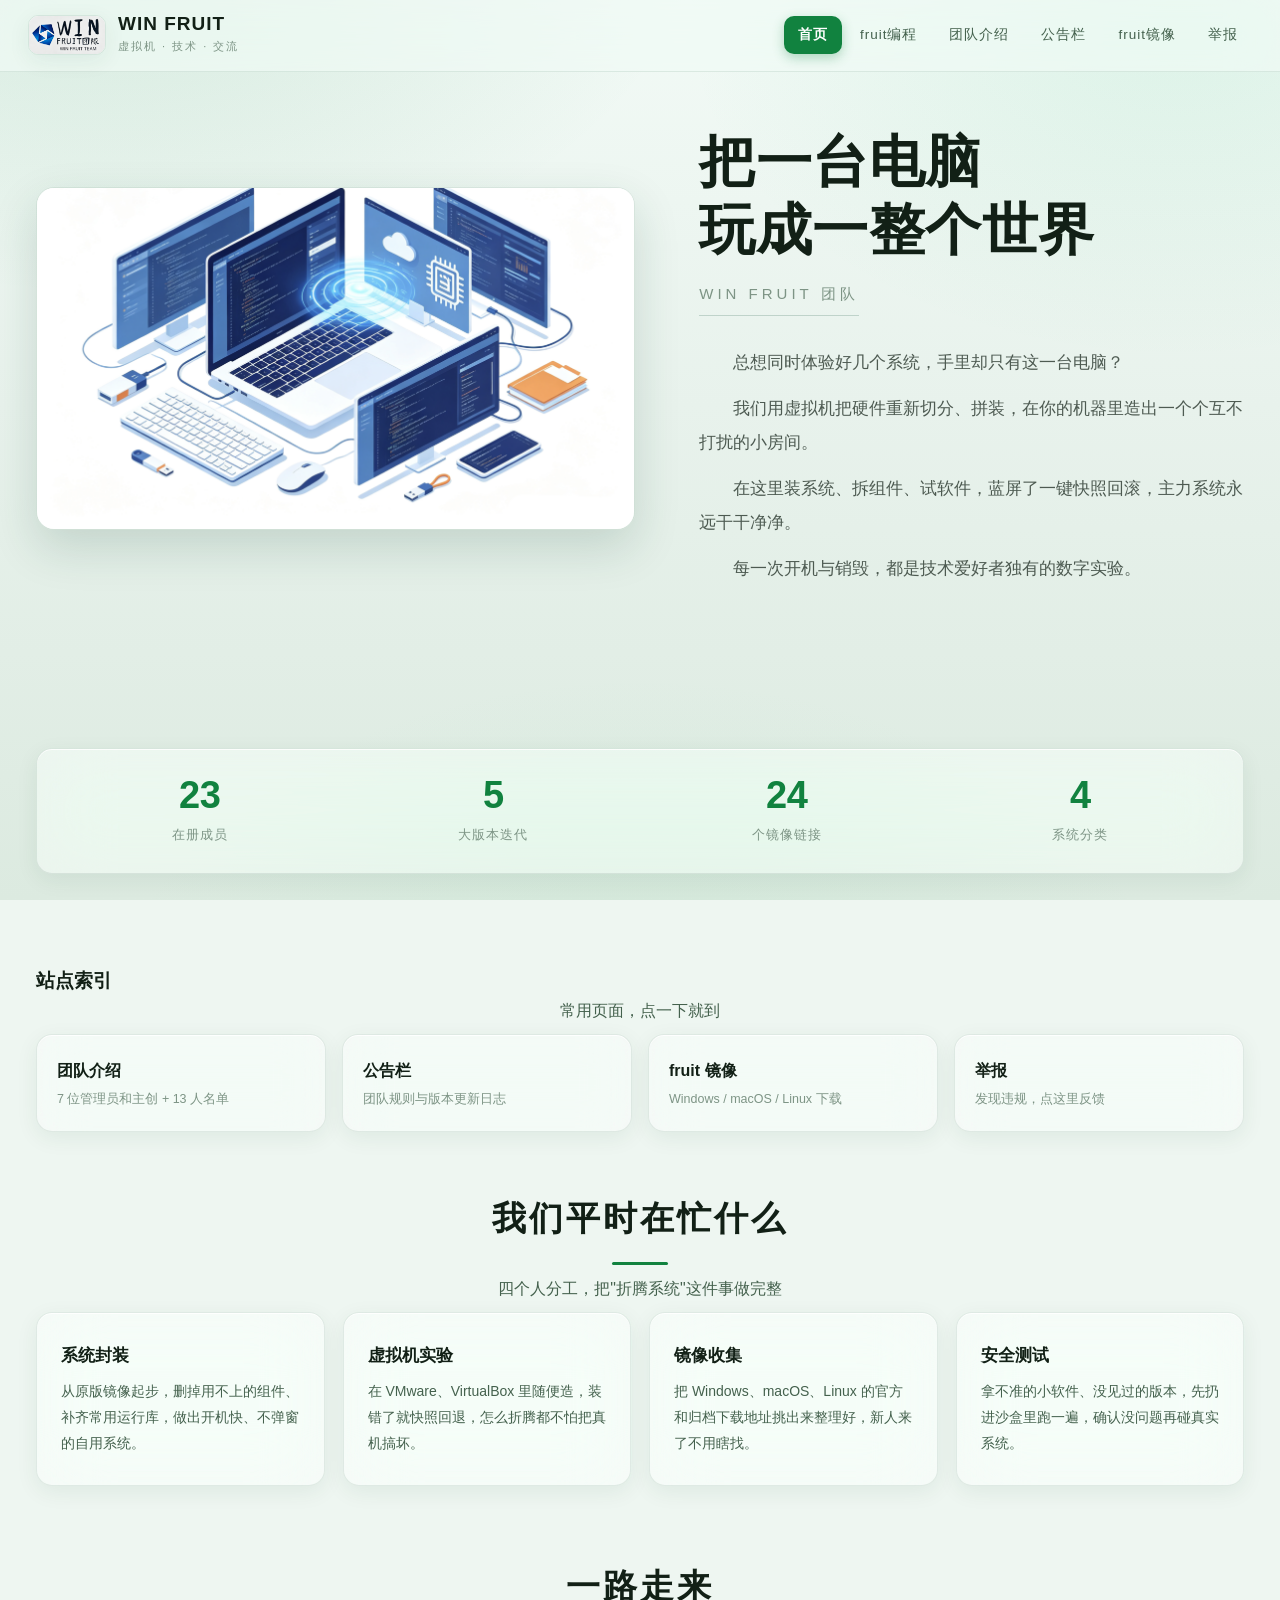
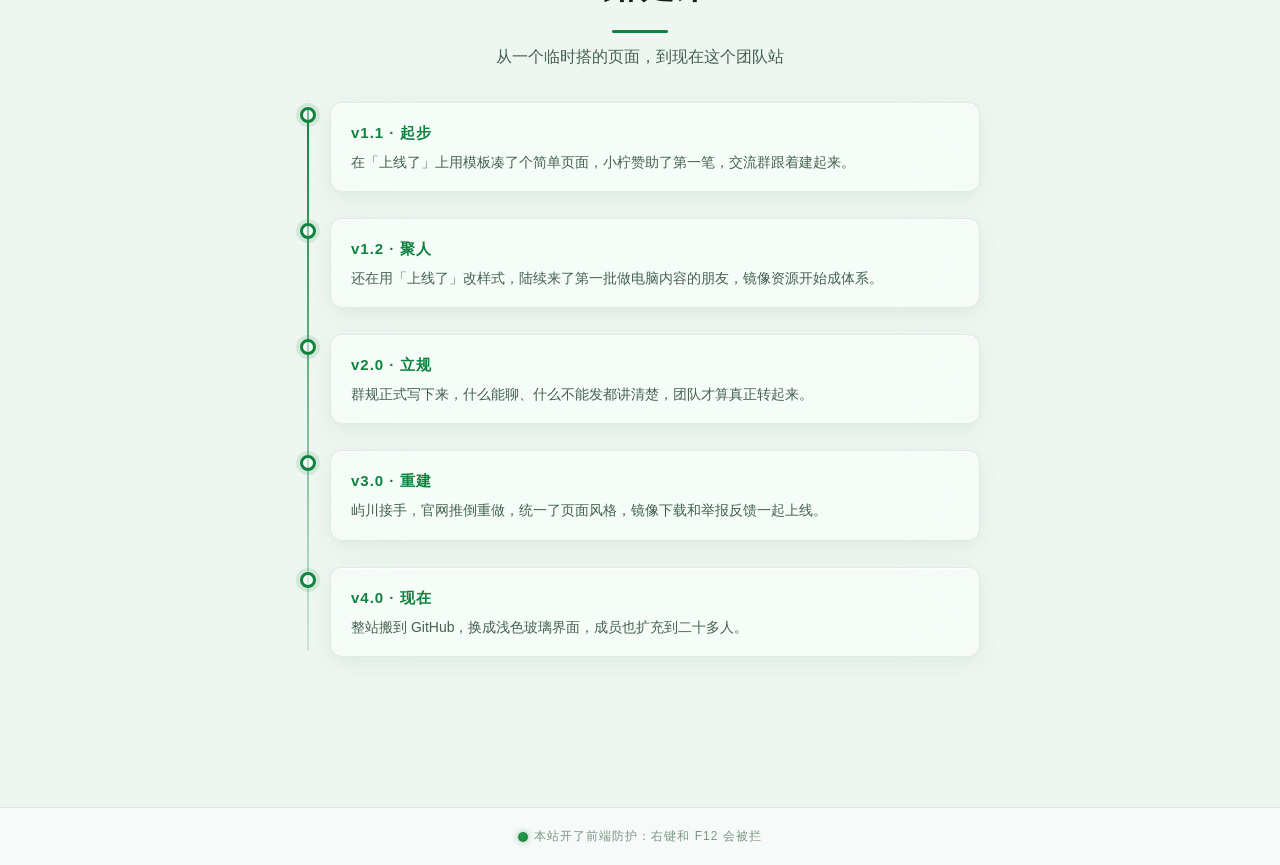
==== commit 7370f297: "Add files via upload" ====
--- a/index.html
+++ b/index.html
@@ -1,4 +1,4 @@
-<!DOCTYPE html>
+﻿<!DOCTYPE html>
 <html lang="zh-CN">
 <head>
     <meta charset="UTF-8">
@@ -9,164 +9,159 @@
     <link rel="preconnect" href="https://fonts.googleapis.com">
     <link rel="preconnect" href="https://fonts.gstatic.com" crossorigin>
     <link href="https://fonts.googleapis.com/css2?family=Inter:wght@400;500;600;700;800&display=swap" rel="stylesheet">
-    <link rel="stylesheet" href="style.css?v=10">
-
-<style>
-.fa-hero { background: linear-gradient(135deg,#dcfce7 0%,#f0fdf4 45%,#ecfdf5 100%); border-radius:24px; padding:48px 40px; margin:20px 0 40px; position:relative; overflow:hidden; }
-.fa-hero::after { content:''; position:absolute; right:-80px; top:-80px; width:300px; height:300px; border-radius:50%; background:radial-gradient(circle,rgba(17,130,63,.15),transparent 70%); }
-.fa-hero-inner { display:flex; align-items:center; gap:40px; position:relative; z-index:1; }
-.fa-hero-text { flex:1.2; }
-.fa-badge { display:inline-block; background:rgba(17,130,63,.12); color:#0d6b34; padding:6px 14px; border-radius:999px; font-size:13px; font-weight:600; margin-bottom:18px; }
-.fa-title { font-size:56px; font-weight:800; line-height:1.1; margin:0 0 14px; background:linear-gradient(120deg,#11823f,#22c55e 60%,#10b981); -webkit-background-clip:text; background-clip:text; color:transparent; }
-.fa-title span { color:#0f7a3a; -webkit-text-fill-color:#0f7a3a; }
-.fa-sub { font-size:22px; font-weight:700; color:#1f2937; margin:0 0 12px; line-height:1.4; }
-.fa-desc { font-size:15px; color:#4b5563; margin:0 0 26px; line-height:1.7; }
-.fa-btns { display:flex; gap:14px; flex-wrap:wrap; }
-.fa-btns.center { justify-content:center; }
-.fa-btn { display:inline-flex; align-items:center; gap:12px; padding:14px 26px; border-radius:14px; text-decoration:none; font-weight:700; transition:transform .18s,box-shadow .18s; }
-.fa-btn:hover { transform:translateY(-3px); box-shadow:0 12px 28px rgba(17,130,63,.25); }
-.fa-btn-main { background:linear-gradient(135deg,#16a34a,#11823f); color:#fff; box-shadow:0 8px 20px rgba(17,130,63,.35); }
-.fa-btn-main small { color:rgba(255,255,255,.85); }
-.fa-btn-ghost { background:#fff; color:#0d6b34; border:2px solid #bbf7d0; }
-.fa-btn-ghost small { color:#6b7280; }
-.fa-btn-ic { font-size:22px; }
-.fa-btn strong { display:block; font-size:16px; }
-.fa-btn small { display:block; font-size:12px; margin-top:2px; }
-.fa-meta { margin-top:18px; font-size:13px; color:#6b7280; }
-.fa-hero-art { flex:1; text-align:center; }
-.fa-hero-art img { max-width:100%; border-radius:20px; animation:faFloat 4s ease-in-out infinite; filter:drop-shadow(0 20px 40px rgba(17,130,63,.2)); }
-@keyframes faFloat { 0%,100%{transform:translateY(0);} 50%{transform:translateY(-12px);} }
-.fa-demo-wrap { text-align:center; margin:20px 0 50px; }
-.fa-h3 { font-size:30px; font-weight:800; margin:0 0 8px; color:#111827; }
-.fa-p { color:#6b7280; margin:0 0 26px; }
-.fa-window { max-width:920px; margin:0 auto; background:#fff; border-radius:18px; overflow:hidden; box-shadow:0 24px 60px rgba(15,80,40,.18); border:1px solid #e5e7eb; text-align:left; }
-.fa-titlebar { background:#f3f4f6; padding:10px 16px; display:flex; align-items:center; gap:8px; }
-.fa-dot { width:12px; height:12px; border-radius:50%; display:inline-block; }
-.fa-dot.r{background:#ef4444;} .fa-dot.y{background:#f59e0b;} .fa-dot.g{background:#22c55e;}
-.fa-titlebar-t { margin-left:10px; font-size:13px; color:#6b7280; font-weight:600; }
-.fa-screen { display:grid; grid-template-columns:180px 1fr 240px; height:340px; }
-.fa-palette { background:#f9fafb; padding:14px; border-right:1px solid #eee; }
-.fa-pl-block { padding:9px 12px; border-radius:9px; margin-bottom:9px; font-size:13px; color:#fff; opacity:0; transform:translateX(-14px); animation:faSlideIn .5s forwards; }
-.fa-pl-block.b1{background:#ea580c; animation-delay:1.2s;}
-.fa-pl-block.b2{background:#2563eb; animation-delay:1.9s;}
-.fa-pl-block.b3{background:#7c3aed; animation-delay:2.6s;}
-.fa-pl-block.b4{background:#11823f; animation-delay:3.3s;}
-@keyframes faSlideIn { to{opacity:1; transform:translateX(0);} }
-.fa-stage { position:relative; background:#f0fdf4; overflow:hidden; }
-.fa-stage-grid { position:absolute; inset:0; background-image:linear-gradient(rgba(17,130,63,.08) 1px,transparent 1px),linear-gradient(90deg,rgba(17,130,63,.08) 1px,transparent 1px); background-size:36px 36px; }
-.fa-apple { position:absolute; left:40%; top:55%; font-size:34px; animation:faSquare 4s ease-in-out infinite; }
-@keyframes faSquare { 0%{transform:translate(0,0);} 25%{transform:translate(90px,0);} 50%{transform:translate(90px,-70px);} 75%{transform:translate(0,-70px);} 100%{transform:translate(0,0);} }
-.fa-bubble { position:absolute; left:38%; top:18%; background:#fff; padding:7px 12px; border-radius:12px; font-size:13px; box-shadow:0 4px 12px rgba(0,0,0,.08); animation:faBubble 4s infinite; }
-@keyframes faBubble { 0%,45%{opacity:0;} 55%,95%{opacity:1;} 100%{opacity:0;} }
-.fa-ai { background:#fefce8; padding:14px; border-left:1px solid #eee; display:flex; flex-direction:column; gap:10px; }
-.fa-ai-msgs { flex:1; }
-.fa-msg { font-size:12.5px; padding:8px 10px; border-radius:10px; margin-bottom:8px; opacity:0; animation:faMsg 5s infinite; }
-.fa-msg.user{background:#dbeafe; color:#1e40af;}
-.fa-msg.bot{background:#dcfce7; color:#166534;}
-.fa-msg.bot:last-child{animation-delay:2.2s;}
-@keyframes faMsg { 0%{opacity:0; transform:translateY(6px);} 8%{opacity:1; transform:translateY(0);} 90%{opacity:1;} 100%{opacity:0;} }
-.fa-console { background:#0f172a; color:#4ade80; font-family:Consolas,monospace; font-size:11.5px; padding:10px; border-radius:8px; line-height:1.6; }
-.fa-features { display:grid; grid-template-columns:repeat(4,1fr); gap:18px; margin:0 0 50px; }
-.fa-feature { background:#fff; border-radius:16px; padding:24px; border:1px solid #e5e7eb; transition:transform .2s,box-shadow .2s; }
-.fa-feature:hover { transform:translateY(-5px); box-shadow:0 14px 30px rgba(17,130,63,.12); }
-.fa-fe-ic { font-size:32px; margin-bottom:10px; }
-.fa-feature h4 { margin:0 0 8px; font-size:17px; color:#111827; }
-.fa-feature p { margin:0; font-size:13.5px; color:#6b7280; line-height:1.7; }
-.fa-cta { background:linear-gradient(135deg,#11823f,#16a34a); border-radius:22px; padding:44px 30px; text-align:center; color:#fff; margin-bottom:30px; }
-.fa-cta h3 { font-size:28px; margin:0 0 10px; }
-.fa-cta p { opacity:.9; margin:0 0 24px; }
-.fa-cta .fa-btn-main { background:#fff; color:#0d6b34; box-shadow:none; }
-.fa-cta .fa-btn-ghost { background:transparent; color:#fff; border-color:rgba(255,255,255,.5); }
-@media (max-width:900px) { .fa-hero-inner{flex-direction:column;} .fa-screen{grid-template-columns:1fr; height:auto;} .fa-palette,.fa-ai{display:none;} .fa-features{grid-template-columns:1fr 1fr;} }
-</style>
-
-
-<style>
-.fa-stats { display:grid; grid-template-columns:repeat(4,1fr); gap:16px; margin:0 0 50px; }
-.fa-stat { background:#fff; border:1px solid #e5e7eb; border-radius:16px; padding:22px; text-align:center; }
-.fa-stat-n { font-size:38px; font-weight:800; color:#11823f; }
-.fa-stat-t { font-size:14px; color:#6b7280; margin-top:4px; }
-.fa-how { margin-bottom:50px; }
-.fa-steps { display:flex; align-items:stretch; gap:18px; justify-content:center; }
-.fa-step { flex:1; background:#fff; border:1px solid #e5e7eb; border-radius:16px; padding:24px; position:relative; }
-.fa-step-n { position:absolute; top:-12px; left:20px; background:#11823f; color:#fff; width:28px; height:28px; border-radius:50%; display:flex; align-items:center; justify-content:center; font-weight:700; font-size:14px; }
-.fa-step-ic { font-size:32px; margin:6px 0 10px; }
-.fa-step h4 { margin:0 0 8px; font-size:17px; }
-.fa-step p { margin:0; font-size:13.5px; color:#6b7280; line-height:1.7; }
-.fa-step-arrow { align-self:center; font-size:26px; color:#16a34a; font-weight:700; }
-.fa-cats { margin-bottom:50px; }
-.fa-cat-grid { display:grid; grid-template-columns:repeat(3,1fr); gap:14px; }
-.fa-cat { background:#fff; border:1px solid #e5e7eb; border-radius:14px; padding:18px; transition:transform .18s,box-shadow .18s; }
-.fa-cat:hover { transform:translateY(-3px); box-shadow:0 10px 22px rgba(17,130,63,.1); }
-.fa-cat-ic { font-size:26px; }
-.fa-cat h5 { margin:6px 0 6px; font-size:16px; color:#111827; }
-.fa-cat p { margin:0; font-size:12.5px; color:#6b7280; line-height:1.6; }
-.fa-demo2 { margin-bottom:50px; }
-.fa-demo2-grid { display:grid; grid-template-columns:1fr 1fr; gap:18px; }
-.fa-mini { background:#fff; border:1px solid #e5e7eb; border-radius:16px; overflow:hidden; }
-.fa-mini-t { background:#f9fafb; padding:12px 16px; font-weight:700; font-size:14px; border-bottom:1px solid #eee; }
-.fa-mini-stage { height:180px; background:#f0fdf4; position:relative; overflow:hidden; }
-.fa-spiral { position:absolute; left:50%; top:50%; width:8px; height:8px; background:#22c55e; border-radius:50%; animation:faSpiral 3s ease-in-out infinite; }
-@keyframes faSpiral {
-    0% { transform:translate(-50%,-50%) rotate(0deg) scale(1); box-shadow:0 0 0 4px #f472b6; }
-    25% { box-shadow:0 0 0 14px #a78bfa; }
-    50% { box-shadow:0 0 0 28px #60a5fa; }
-    75% { box-shadow:0 0 0 44px #fbbf24; }
-    100% { transform:translate(-50%,-50%) rotate(360deg) scale(1.2); box-shadow:0 0 0 60px #34d399; }
-}
-.fa-music-stage { display:flex; align-items:flex-end; justify-content:center; gap:14px; padding:20px; }
-.fa-note { background:linear-gradient(180deg,#fbbf24,#f59e0b); color:#fff; width:36px; text-align:center; border-radius:8px 8px 4px 4px; font-size:12px; font-weight:700; padding:18px 0 6px; animation:faNote 1.2s ease-in-out infinite; }
-.fa-note.n1{animation-delay:0s;} .fa-note.n2{animation-delay:.12s;} .fa-note.n3{animation-delay:.24s;} .fa-note.n4{animation-delay:.36s;} .fa-note.n5{animation-delay:.48s;}
-@keyframes faNote { 0%,100%{ transform:scaleY(.6);} 50%{ transform:scaleY(1.15);} }
-.fa-mini-cap { padding:10px 16px; font-size:12.5px; color:#6b7280; text-align:center; }
-.fa-faq { margin-bottom:50px; max-width:760px; margin-left:auto; margin-right:auto; }
-.fa-faq-list { display:flex; flex-direction:column; gap:10px; }
-.fa-faq-item { background:#fff; border:1px solid #e5e7eb; border-radius:12px; padding:14px 18px; }
-.fa-faq-item summary { cursor:pointer; font-weight:600; font-size:15px; color:#111827; list-style:none; }
-.fa-faq-item summary::before { content:'+ '; color:#16a34a; font-weight:800; }
-.fa-faq-item[open] summary::before { content:'− '; }
-.fa-faq-item p { margin:10px 0 0; font-size:14px; color:#4b5563; line-height:1.7; }
-.fa-req { margin-bottom:40px; }
-.fa-req-grid { display:grid; grid-template-columns:repeat(4,1fr); gap:14px; }
-.fa-req-grid div { background:#fff; border:1px solid #e5e7eb; border-radius:12px; padding:16px; }
-.fa-req-grid strong { display:block; font-size:13px; color:#16a34a; margin-bottom:4px; }
-.fa-req-grid span { font-size:14px; color:#374151; }
-@media (max-width:900px) { .fa-steps{flex-direction:column;} .fa-step-arrow{transform:rotate(90deg);} .fa-cat-grid{grid-template-columns:1fr 1fr;} .fa-demo2-grid,.fa-req-grid{grid-template-columns:1fr;} .fa-stats{grid-template-columns:1fr 1fr;} }
-</style>
-
-<style>
-/* ===== fruit编程 页：撑满全宽 ===== */
-#fruitapp.page { max-width: none !important; padding: 0 28px 60px !important; }
-#fruitapp .fa-hero { padding: 56px 64px; }
-#fruitapp .fa-hero-inner { max-width: 1400px; margin: 0 auto; }
-#fruitapp .fa-title { font-size: 64px; }
-#fruitapp .fa-hero-art img { max-width: 560px; }
-#fruitapp .fa-window { max-width: 1300px; }
-#fruitapp .fa-screen { height: 400px; }
-#fruitapp .fa-palette { grid-column: 1; }
-#fruitapp .fa-apple { left: 42%; }
-#fruitapp .fa-stats { max-width: 1300px; margin-left: auto; margin-right: auto; }
-#fruitapp .fa-steps { max-width: 1300px; margin: 0 auto; }
-#fruitapp .fa-cat-grid { grid-template-columns: repeat(4, 1fr); max-width: 1400px; margin: 0 auto; }
-#fruitapp .fa-features { max-width: 1400px; margin-left: auto; margin-right: auto; }
-#fruitapp .fa-demo2-grid { max-width: 1300px; margin: 0 auto; }
-#fruitapp .fa-faq { max-width: 1000px; }
-#fruitapp .fa-req-grid { max-width: 1300px; margin: 0 auto; }
-#fruitapp .fa-cta { max-width: 1400px; margin: 0 auto 30px; }
-@media (max-width: 1200px) { #fruitapp .fa-cat-grid { grid-template-columns: repeat(3,1fr); } }
-@media (max-width: 900px)  { #fruitapp .fa-cat-grid { grid-template-columns: repeat(2,1fr); } #fruitapp .fa-hero-art img { max-width: 320px; } }
-</style>
-<style>
-/* 板块标题居中 */
-.fa-how, .fa-cats, .fa-demo2, .fa-faq, .fa-req { text-align: center; }
-.fa-how .fa-h3, .fa-how .fa-p, .fa-cats .fa-h3, .fa-cats .fa-p, .fa-demo2 .fa-h3, .fa-demo2 .fa-p, .fa-faq .fa-h3, .fa-req .fa-h3 { text-align: center; }
-.fa-faq-list, .fa-req-grid, .fa-steps { text-align: left; }
-.fa-steps { max-width: 1300px; margin-left: auto; margin-right: auto; }
-.fa-faq-item summary, .fa-faq-item p { text-align: left; }
-/* 全站主容器拉宽 */
-main { max-width: none !important; }
-.topbar { max-width: none !important; }
-</style>
+    <link rel="stylesheet" href="style.css?v=11">
+
+<style>
+.fa-hero { background: linear-gradient(135deg,#dcfce7 0%,#f0fdf4 45%,#ecfdf5 100%); border-radius:24px; padding:48px 40px; margin:20px 0 40px; position:relative; overflow:hidden; }
+.fa-hero::after { content:''; position:absolute; right:-80px; top:-80px; width:300px; height:300px; border-radius:50%; background:radial-gradient(circle,rgba(17,130,63,.15),transparent 70%); }
+.fa-hero-inner { display:flex; align-items:center; gap:40px; position:relative; z-index:1; }
+.fa-hero-text { flex:1.2; }
+.fa-title { font-size:56px; font-weight:800; line-height:1.1; margin:0 0 14px; color:#122016; }
+.fa-title span { color:#0f7a3a; -webkit-text-fill-color:#0f7a3a; }
+.fa-sub { font-size:22px; font-weight:700; color:#1f2937; margin:0 0 12px; line-height:1.4; }
+.fa-desc { font-size:15px; color:#4b5563; margin:0 0 26px; line-height:1.7; }
+.fa-btns { display:flex; gap:14px; flex-wrap:wrap; }
+.fa-btns.center { justify-content:center; }
+.fa-btn { display:inline-flex; align-items:center; gap:12px; padding:14px 26px; border-radius:14px; text-decoration:none; font-weight:700; transition:transform .18s,box-shadow .18s; }
+.fa-btn:hover { transform:translateY(-3px); box-shadow:0 12px 28px rgba(17,130,63,.25); }
+.fa-btn-main { background:linear-gradient(135deg,#16a34a,#11823f); color:#fff; box-shadow:0 8px 20px rgba(17,130,63,.35); }
+.fa-btn-main small { color:rgba(255,255,255,.85); }
+.fa-btn-ghost { background:#fff; color:#0d6b34; border:2px solid #bbf7d0; }
+.fa-btn-ghost small { color:#6b7280; }
+.fa-btn strong { display:block; font-size:16px; }
+.fa-btn small { display:block; font-size:12px; margin-top:2px; }
+.fa-meta { margin-top:18px; font-size:13px; color:#6b7280; }
+.fa-hero-art { flex:1; text-align:center; }
+.fa-hero-art img { max-width:100%; border-radius:20px; animation:faFloat 4s ease-in-out infinite; filter:drop-shadow(0 20px 40px rgba(17,130,63,.2)); }
+@keyframes faFloat { 0%,100%{transform:translateY(0);} 50%{transform:translateY(-12px);} }
+.fa-demo-wrap { text-align:center; margin:20px 0 50px; }
+.fa-h3 { font-size:30px; font-weight:800; margin:0 0 8px; color:#111827; }
+.fa-p { color:#6b7280; margin:0 0 26px; }
+.fa-window { max-width:920px; margin:0 auto; background:#fff; border-radius:18px; overflow:hidden; box-shadow:0 24px 60px rgba(15,80,40,.18); border:1px solid #e5e7eb; text-align:left; }
+.fa-titlebar { background:#f3f4f6; padding:10px 16px; display:flex; align-items:center; gap:8px; }
+.fa-dot { width:12px; height:12px; border-radius:50%; display:inline-block; }
+.fa-dot.r{background:#ef4444;} .fa-dot.y{background:#f59e0b;} .fa-dot.g{background:#22c55e;}
+.fa-titlebar-t { margin-left:10px; font-size:13px; color:#6b7280; font-weight:600; }
+.fa-screen { display:grid; grid-template-columns:180px 1fr 240px; height:340px; }
+.fa-palette { background:#f9fafb; padding:14px; border-right:1px solid #eee; }
+.fa-pl-block { padding:9px 12px; border-radius:9px; margin-bottom:9px; font-size:13px; color:#fff; opacity:0; transform:translateX(-14px); animation:faSlideIn .5s forwards; }
+.fa-pl-block.b1{background:#ea580c; animation-delay:1.2s;}
+.fa-pl-block.b2{background:#2563eb; animation-delay:1.9s;}
+.fa-pl-block.b3{background:#7c3aed; animation-delay:2.6s;}
+.fa-pl-block.b4{background:#11823f; animation-delay:3.3s;}
+@keyframes faSlideIn { to{opacity:1; transform:translateX(0);} }
+.fa-stage { position:relative; background:#f0fdf4; overflow:hidden; }
+.fa-stage-grid { position:absolute; inset:0; background-image:linear-gradient(rgba(17,130,63,.08) 1px,transparent 1px),linear-gradient(90deg,rgba(17,130,63,.08) 1px,transparent 1px); background-size:36px 36px; }
+.fa-apple { position:absolute; left:40%; top:55%; font-size:34px; animation:faSquare 4s ease-in-out infinite; }
+@keyframes faSquare { 0%{transform:translate(0,0);} 25%{transform:translate(90px,0);} 50%{transform:translate(90px,-70px);} 75%{transform:translate(0,-70px);} 100%{transform:translate(0,0);} }
+.fa-bubble { position:absolute; left:38%; top:18%; background:#fff; padding:7px 12px; border-radius:12px; font-size:13px; box-shadow:0 4px 12px rgba(0,0,0,.08); animation:faBubble 4s infinite; }
+@keyframes faBubble { 0%,45%{opacity:0;} 55%,95%{opacity:1;} 100%{opacity:0;} }
+.fa-ai { background:#fefce8; padding:14px; border-left:1px solid #eee; display:flex; flex-direction:column; gap:10px; }
+.fa-ai-msgs { flex:1; }
+.fa-msg { font-size:12.5px; padding:8px 10px; border-radius:10px; margin-bottom:8px; opacity:0; animation:faMsg 5s infinite; }
+.fa-msg.user{background:#dbeafe; color:#1e40af;}
+.fa-msg.bot{background:#dcfce7; color:#166534;}
+.fa-msg.bot:last-child{animation-delay:2.2s;}
+@keyframes faMsg { 0%{opacity:0; transform:translateY(6px);} 8%{opacity:1; transform:translateY(0);} 90%{opacity:1;} 100%{opacity:0;} }
+.fa-console { background:#0f172a; color:#4ade80; font-family:Consolas,monospace; font-size:11.5px; padding:10px; border-radius:8px; line-height:1.6; }
+.fa-features { display:grid; grid-template-columns:repeat(4,1fr); gap:18px; margin:0 0 50px; }
+.fa-feature { background:#fff; border-radius:16px; padding:24px; border:1px solid #e5e7eb; transition:transform .2s,box-shadow .2s; }
+.fa-feature:hover { transform:translateY(-5px); box-shadow:0 14px 30px rgba(17,130,63,.12); }
+.fa-feature h4 { margin:0 0 8px; font-size:17px; color:#111827; }
+.fa-feature p { margin:0; font-size:13.5px; color:#6b7280; line-height:1.7; }
+.fa-cta { background:linear-gradient(135deg,#11823f,#16a34a); border-radius:22px; padding:44px 30px; text-align:center; color:#fff; margin-bottom:30px; }
+.fa-cta h3 { font-size:28px; margin:0 0 10px; }
+.fa-cta p { opacity:.9; margin:0 0 24px; }
+.fa-cta .fa-btn-main { background:#fff; color:#0d6b34; box-shadow:none; }
+.fa-cta .fa-btn-ghost { background:transparent; color:#fff; border-color:rgba(255,255,255,.5); }
+@media (max-width:900px) { .fa-hero-inner{flex-direction:column;} .fa-screen{grid-template-columns:1fr; height:auto;} .fa-palette,.fa-ai{display:none;} .fa-features{grid-template-columns:1fr 1fr;} }
+</style>
+
+
+<style>
+.fa-stats { display:grid; grid-template-columns:repeat(4,1fr); gap:16px; margin:0 0 50px; }
+.fa-stat { background:#fff; border:1px solid #e5e7eb; border-radius:16px; padding:22px; text-align:center; }
+.fa-stat-n { font-size:38px; font-weight:800; color:#11823f; }
+.fa-stat-t { font-size:14px; color:#6b7280; margin-top:4px; }
+.fa-how { margin-bottom:50px; }
+.fa-steps { display:flex; align-items:stretch; gap:18px; justify-content:center; }
+.fa-step { flex:1; background:#fff; border:1px solid #e5e7eb; border-radius:16px; padding:24px; position:relative; }
+.fa-step-n { position:absolute; top:-12px; left:20px; background:#11823f; color:#fff; width:28px; height:28px; border-radius:50%; display:flex; align-items:center; justify-content:center; font-weight:700; font-size:14px; }
+.fa-step h4 { margin:0 0 8px; font-size:17px; }
+.fa-step p { margin:0; font-size:13.5px; color:#6b7280; line-height:1.7; }
+.fa-step-arrow { align-self:center; font-size:26px; color:#16a34a; font-weight:700; }
+.fa-cats { margin-bottom:50px; }
+.fa-cat-grid { display:grid; grid-template-columns:repeat(3,1fr); gap:14px; }
+.fa-cat { background:#fff; border:1px solid #e5e7eb; border-radius:14px; padding:18px; transition:transform .18s,box-shadow .18s; }
+.fa-cat:hover { transform:translateY(-3px); box-shadow:0 10px 22px rgba(17,130,63,.1); }
+.fa-cat h5 { margin:0 0 6px; font-size:16px; color:#111827; }
+.fa-cat p { margin:0; font-size:12.5px; color:#6b7280; line-height:1.6; }
+.fa-demo2 { margin-bottom:50px; }
+.fa-demo2-grid { display:grid; grid-template-columns:1fr 1fr; gap:18px; }
+.fa-mini { background:#fff; border:1px solid #e5e7eb; border-radius:16px; overflow:hidden; }
+.fa-mini-t { background:#f9fafb; padding:12px 16px; font-weight:700; font-size:14px; border-bottom:1px solid #eee; }
+.fa-mini-stage { height:180px; background:#f0fdf4; position:relative; overflow:hidden; }
+.fa-spiral { position:absolute; left:50%; top:50%; width:8px; height:8px; background:#22c55e; border-radius:50%; animation:faSpiral 3s ease-in-out infinite; }
+@keyframes faSpiral {
+    0% { transform:translate(-50%,-50%) rotate(0deg) scale(1); box-shadow:0 0 0 4px #f472b6; }
+    25% { box-shadow:0 0 0 14px #a78bfa; }
+    50% { box-shadow:0 0 0 28px #60a5fa; }
+    75% { box-shadow:0 0 0 44px #fbbf24; }
+    100% { transform:translate(-50%,-50%) rotate(360deg) scale(1.2); box-shadow:0 0 0 60px #34d399; }
+}
+.fa-music-stage { display:flex; align-items:flex-end; justify-content:center; gap:14px; padding:20px; }
+.fa-note { background:linear-gradient(180deg,#fbbf24,#f59e0b); color:#fff; width:36px; text-align:center; border-radius:8px 8px 4px 4px; font-size:12px; font-weight:700; padding:18px 0 6px; animation:faNote 1.2s ease-in-out infinite; }
+.fa-note.n1{animation-delay:0s;} .fa-note.n2{animation-delay:.12s;} .fa-note.n3{animation-delay:.24s;} .fa-note.n4{animation-delay:.36s;} .fa-note.n5{animation-delay:.48s;}
+@keyframes faNote { 0%,100%{ transform:scaleY(.6);} 50%{ transform:scaleY(1.15);} }
+.fa-mini-cap { padding:10px 16px; font-size:12.5px; color:#6b7280; text-align:center; }
+.fa-faq { margin-bottom:50px; max-width:760px; margin-left:auto; margin-right:auto; }
+.fa-faq-list { display:flex; flex-direction:column; gap:10px; }
+.fa-faq-item { background:#fff; border:1px solid #e5e7eb; border-radius:12px; padding:14px 18px; }
+.fa-faq-item summary { cursor:pointer; font-weight:600; font-size:15px; color:#111827; list-style:none; }
+.fa-faq-item summary::before { content:'+ '; color:#16a34a; font-weight:800; }
+.fa-faq-item[open] summary::before { content:'− '; }
+.fa-faq-item p { margin:10px 0 0; font-size:14px; color:#4b5563; line-height:1.7; }
+.fa-req { margin-bottom:40px; }
+.fa-req-grid { display:grid; grid-template-columns:repeat(4,1fr); gap:14px; }
+.fa-req-grid div { background:#fff; border:1px solid #e5e7eb; border-radius:12px; padding:16px; }
+.fa-req-grid strong { display:block; font-size:13px; color:#16a34a; margin-bottom:4px; }
+.fa-req-grid span { font-size:14px; color:#374151; }
+@media (max-width:900px) { .fa-steps{flex-direction:column;} .fa-step-arrow{transform:rotate(90deg);} .fa-cat-grid{grid-template-columns:1fr 1fr;} .fa-demo2-grid,.fa-req-grid{grid-template-columns:1fr;} .fa-stats{grid-template-columns:1fr 1fr;} }
+</style>
+
+<style>
+/* ===== fruit编程 页：撑满全宽 ===== */
+#fruitapp.page { max-width: none !important; padding: 0 28px 60px !important; }
+#fruitapp .fa-hero { padding: 56px 64px; }
+#fruitapp .fa-hero-inner { max-width: 1400px; margin: 0 auto; }
+#fruitapp .fa-title { font-size: 64px; }
+#fruitapp .fa-hero-art img { max-width: 560px; }
+#fruitapp .fa-window { max-width: 1300px; }
+#fruitapp .fa-screen { height: 400px; }
+#fruitapp .fa-palette { grid-column: 1; }
+#fruitapp .fa-apple { left: 42%; }
+#fruitapp .fa-stats { max-width: 1300px; margin-left: auto; margin-right: auto; }
+#fruitapp .fa-steps { max-width: 1300px; margin: 0 auto; }
+#fruitapp .fa-cat-grid { grid-template-columns: repeat(4, 1fr); max-width: 1400px; margin: 0 auto; }
+#fruitapp .fa-features { max-width: 1400px; margin-left: auto; margin-right: auto; }
+#fruitapp .fa-demo2-grid { max-width: 1300px; margin: 0 auto; }
+#fruitapp .fa-faq { max-width: 1000px; }
+#fruitapp .fa-req-grid { max-width: 1300px; margin: 0 auto; }
+#fruitapp .fa-cta { max-width: 1400px; margin: 0 auto 30px; }
+@media (max-width: 1200px) { #fruitapp .fa-cat-grid { grid-template-columns: repeat(3,1fr); } }
+@media (max-width: 900px)  { #fruitapp .fa-cat-grid { grid-template-columns: repeat(2,1fr); } #fruitapp .fa-hero-art img { max-width: 320px; } }
+</style>
+<style>
+/* 板块标题居中 */
+.fa-how, .fa-cats, .fa-demo2, .fa-faq, .fa-req { text-align: center; }
+.fa-how .fa-h3, .fa-how .fa-p, .fa-cats .fa-h3, .fa-cats .fa-p, .fa-demo2 .fa-h3, .fa-demo2 .fa-p, .fa-faq .fa-h3, .fa-req .fa-h3 { text-align: center; }
+.fa-faq-list, .fa-req-grid, .fa-steps { text-align: left; }
+.fa-steps { max-width: 1300px; margin-left: auto; margin-right: auto; }
+.fa-faq-item summary, .fa-faq-item p { text-align: left; }
+/* 全站主容器拉宽 */
+main { max-width: none !important; }
+.topbar { max-width: none !important; }
+</style>
 </head>
 <body>
     <!-- 顶栏：logo + 导航 -->
@@ -180,7 +175,7 @@
         </div>
         <nav class="main-nav">
             <a href="#" class="nav-link active" data-target="home">首页</a>
-            <a href="#" class="nav-link" data-target="fruitapp">🍎 fruit编程</a>
+            <a href="#" class="nav-link" data-target="fruitapp">fruit编程</a>
             <a href="#" class="nav-link" data-target="team">团队介绍</a>
             <a href="#" class="nav-link" data-target="notice">公告栏</a>
             <a href="#" class="nav-link" data-target="mirror">fruit镜像</a>
@@ -217,8 +212,8 @@
                     <div class="stat-label">大版本迭代</div>
                 </div>
                 <div class="stat-item reveal">
-                    <div class="stat-num">25+</div>
-                    <div class="stat-label">精选镜像链接</div>
+                    <div class="stat-num">24</div>
+                    <div class="stat-label">个镜像链接</div>
                 </div>
                 <div class="stat-item reveal">
                     <div class="stat-num">4</div>
@@ -229,25 +224,21 @@
             <!-- 站点索引 -->
             <div class="index-section">
                 <h3 class="reveal">站点索引</h3>
-                <p class="section-desc reveal">五个去处，点一下就到</p>
+                <p class="section-desc reveal">常用页面，点一下就到</p>
                 <div class="index-grid">
                     <a href="#" class="index-card reveal index-link" data-target="team">
-                        <div class="index-ic">👥</div>
                         <div class="index-name">团队介绍</div>
-                        <div class="index-desc">6 位核心成员 + 13 人名单</div>
+                        <div class="index-desc">7 位管理员和主创 + 13 人名单</div>
                     </a>
                     <a href="#" class="index-card reveal index-link" data-target="notice">
-                        <div class="index-ic">📢</div>
                         <div class="index-name">公告栏</div>
                         <div class="index-desc">团队规则与版本更新日志</div>
                     </a>
                     <a href="#" class="index-card reveal index-link" data-target="mirror">
-                        <div class="index-ic">🍎</div>
                         <div class="index-name">fruit 镜像</div>
                         <div class="index-desc">Windows / macOS / Linux 下载</div>
                     </a>
                     <a href="#" class="index-card reveal index-link" data-target="report">
-                        <div class="index-ic">🚩</div>
                         <div class="index-name">举报</div>
                         <div class="index-desc">发现违规，点这里反馈</div>
                     </a>
@@ -260,22 +251,18 @@
                 <p class="section-desc reveal">四个人分工，把"折腾系统"这件事做完整</p>
                 <div class="feature-grid">
                     <div class="feature-card reveal">
-                        <div class="feature-icon">🖥️</div>
                         <h4>系统封装</h4>
                         <p>从原版镜像起步，删掉用不上的组件、补齐常用运行库，做出开机快、不弹窗的自用系统。</p>
                     </div>
                     <div class="feature-card reveal">
-                        <div class="feature-icon">🧊</div>
                         <h4>虚拟机实验</h4>
                         <p>在 VMware、VirtualBox 里随便造，装错了就快照回退，怎么折腾都不怕把真机搞坏。</p>
                     </div>
                     <div class="feature-card reveal">
-                        <div class="feature-icon">🔗</div>
                         <h4>镜像收集</h4>
                         <p>把 Windows、macOS、Linux 的官方和归档下载地址挑出来整理好，新人来了不用瞎找。</p>
                     </div>
                     <div class="feature-card reveal">
-                        <div class="feature-icon">🛡️</div>
                         <h4>安全测试</h4>
                         <p>拿不准的小软件、没见过的版本，先扔进沙盒里跑一遍，确认没问题再碰真实系统。</p>
                     </div>
@@ -713,220 +700,210 @@
                 </div>
             </div>
         </section>
-    
-        <!-- ============ fruit编程 下载页 ============ -->
-        <section id="fruitapp" class="page">
-            <div class="fa-hero">
-                <div class="fa-hero-inner">
-                    <div class="fa-hero-text">
-                        <div class="fa-badge">🍎 Windows 桌面软件 · 免费下载</div>
-                        <h2 class="fa-title">fruit<span>编程</span></h2>
-                        <p class="fa-sub">AI 帮你写代码，<br>拖拽积木就能做出一个程序</p>
-                        <p class="fa-desc">对它说一句话，AI 直接在软件里搭积木、运行、画图案。<br>193 个积木 · 本地运行 · 不上传任何数据。</p>
-                        <div class="fa-btns">
-                            <a href="https://wwbej.lanzoum.com/iUOkP49ac6if" target="_blank" class="fa-btn fa-btn-main">
-                                <span class="fa-btn-ic">⬇</span>
-                                <span><strong>下载安装版</strong><small>一键安装 · 即下即用</small></span>
-                            </a><br><small style="font-size:12px;opacity:0.7">蓝奏云密码：d4fx</small>
-                            <a href="https://wwbej.lanzoum.com/iDlbq49ac9di" target="_blank" class="fa-btn fa-btn-ghost">
-                                <span class="fa-btn-ic">💾</span>
-                                <span><strong>便携版</strong><small>解压即用 · 免安装</small></span>
-                            </a><br><small style="font-size:12px;opacity:0.7">蓝奏云密码：6diu</small>
-                        </div>
-                        <div class="fa-meta">✔ Windows 10/11 · ✔ 免安装可选 · ✔ 内置 AI 接口配置</div>
-                    </div>
-                    <div class="fa-hero-art">
-                        <img src="assets/fruit-promo.png" alt="fruit编程 宣传图">
-                    </div>
-                </div>
-            </div>
-
-            <div class="fa-demo-wrap">
-                <h3 class="fa-h3">看它怎么工作</h3>
-                <p class="fa-p">你只要说一句话，剩下的交给 AI</p>
-                <div class="fa-window">
-                    <div class="fa-titlebar">
-                        <span class="fa-dot r"></span><span class="fa-dot y"></span><span class="fa-dot g"></span>
-                        <span class="fa-titlebar-t">fruit编程</span>
-                    </div>
-                    <div class="fa-screen">
-                        <div class="fa-palette">
-                            <div class="fa-pl-block b1">🟧 重复 4 次</div>
-                            <div class="fa-pl-block b2">🟦 移动 60 步</div>
-                            <div class="fa-pl-block b3">🟪 右转 90 度</div>
-                            <div class="fa-pl-block b4">🟩 说"画好啦"</div>
-                        </div>
-                        <div class="fa-stage">
-                            <div class="fa-stage-grid"></div>
-                            <div class="fa-apple">🍎</div>
-                            <div class="fa-bubble">画一个正方形！</div>
-                        </div>
-                        <div class="fa-ai">
-                            <div class="fa-ai-msgs">
-                                <div class="fa-msg user">帮我画个正方形并运行</div>
-                                <div class="fa-msg bot">好！我来搭积木…</div>
-                                <div class="fa-msg bot">✅ 已执行：搭积木 → 运行</div>
-                            </div>
-                            <div class="fa-console">&gt; 程序开始运行<br>&gt; 角色说：画好啦<br>&gt; ✔ 运行结束</div>
-                        </div>
-                    </div>
-                </div>
-            </div>
-
-            <div class="fa-features">
-                <div class="fa-feature">
-                    <div class="fa-fe-ic">🧩</div>
-                    <h4>193 个积木</h4>
-                    <p>运动、画笔、声音、变量、运算、AI……像 Scratch 一样拼，覆盖 11 大类。</p>
-                </div>
-                <div class="fa-feature">
-                    <div class="fa-fe-ic">🤖</div>
-                    <h4>AI 直接操作</h4>
-                    <p>不是只聊天。说一句"画个彩虹螺旋"，AI 自动搭好积木、按运行，舞台上立刻出结果。</p>
-                </div>
-                <div class="fa-feature">
-                    <div class="fa-fe-ic">🔒</div>
-                    <h4>本地运行</h4>
-                    <p>积木程序存在你自己电脑上。AI 请求只发到你自己配置的模型接口，不上传任何数据。</p>
-                </div>
-                <div class="fa-feature">
-                    <div class="fa-fe-ic">🎹</div>
-                    <h4>真发声真画线</h4>
-                    <p>角色真在画布上留下笔迹，音符真的响起来——不是假动画，是真的在跑程序。</p>
-                </div>
-            </div>
-
-            
-            <!-- 数据统计条 -->
-            <div class="fa-stats">
-                <div class="fa-stat"><div class="fa-stat-n">193</div><div class="fa-stat-t">个积木</div></div>
-                <div class="fa-stat"><div class="fa-stat-n">11</div><div class="fa-stat-t">大分类</div></div>
-                <div class="fa-stat"><div class="fa-stat-n">3</div><div class="fa-stat-t">秒上手</div></div>
-                <div class="fa-stat"><div class="fa-stat-n">0</div><div class="fa-stat-t">隐私上传</div></div>
-            </div>
-
-            <!-- 三步上手 -->
-            <div class="fa-how">
-                <h3 class="fa-h3">三步开始</h3>
-                <p class="fa-p">不用学语法，不用装环境</p>
-                <div class="fa-steps">
-                    <div class="fa-step">
-                        <div class="fa-step-n">1</div>
-                        <div class="fa-step-ic">⬇</div>
-                        <h4>下载安装</h4>
-                        <p>点上面的按钮，安装版一路下一步，或者直接用便携版解压就跑。</p>
-                    </div>
-                    <div class="fa-step-arrow">→</div>
-                    <div class="fa-step">
-                        <div class="fa-step-n">2</div>
-                        <div class="fa-step-ic">⚙️</div>
-                        <h4>填 API Key</h4>
-                        <p>打开「设置」页，粘贴你自己的模型 Key（默认 DeepSeek，几块钱能用很久）。</p>
-                    </div>
-                    <div class="fa-step-arrow">→</div>
-                    <div class="fa-step">
-                        <div class="fa-step-n">3</div>
-                        <div class="fa-step-ic">💬</div>
-                        <h4>说人话</h4>
-                        <p>在 AI 框里说"画个彩虹螺旋"，积木自动搭好、自动运行，舞台上立刻出结果。</p>
-                    </div>
-                </div>
-            </div>
-
-            <!-- 积木分类一览 -->
-            <div class="fa-cats">
-                <h3 class="fa-h3">193 个积木，11 大类</h3>
-                <p class="fa-p">像搭乐高一样，拼出你想要的程序</p>
-                <div class="fa-cat-grid">
-                    <div class="fa-cat"><div class="fa-cat-ic">⚡</div><h5>事件</h5><p>开始运行 · 按键 · 收到消息 · 碰到边缘</p></div>
-                    <div class="fa-cat"><div class="fa-cat-ic">🔁</div><h5>控制</h5><p>重复 · 永远循环 · 如果 · 重复直到 · 等待</p></div>
-                    <div class="fa-cat"><div class="fa-cat-ic">🏃</div><h5>运动</h5><p>移动 · 转向 · 滑行 · 反弹 · 面朝向 · 转圈</p></div>
-                    <div class="fa-cat"><div class="fa-cat-ic">🎭</div><h5>外观</h5><p>说 · 思考 · 造型 · 大小 · 特效 · 背景</p></div>
-                    <div class="fa-cat"><div class="fa-cat-ic">🎹</div><h5>声音</h5><p>蜂鸣 · 音符 · 音阶 · 敲鼓 · 喵叫（真发声）</p></div>
-                    <div class="fa-cat"><div class="fa-cat-ic">👀</div><h5>侦测</h5><p>询问 · 鼠标位置 · 随机数 · 计时器 · 距离</p></div>
-                    <div class="fa-cat"><div class="fa-cat-ic">🧮</div><h5>运算</h5><p>加减乘除 · 三角函数 · 字符串 · 比较</p></div>
-                    <div class="fa-cat"><div class="fa-cat-ic">📦</div><h5>变量</h5><p>设值 · 自增自减 · 交换 · 列表 · 随机</p></div>
-                    <div class="fa-cat"><div class="fa-cat-ic">🖌️</div><h5>画笔</h5><p>落笔 · 抬笔 · 颜色 · 粗细 · 写字 · 橡皮擦（真画线）</p></div>
-                    <div class="fa-cat"><div class="fa-cat-ic">📢</div><h5>消息</h5><p>广播 · 广播并等待 · 弹窗 · 发送给所有人</p></div>
-                    <div class="fa-cat"><div class="fa-cat-ic">🤖</div><h5>AI</h5><p>问答 · 画图 · 讲故事 · 翻译 · 找错 · 生成代码</p></div>
-                </div>
-            </div>
-
-            <!-- 第二个动画演示 -->
-            <div class="fa-demo2">
-                <h3 class="fa-h3">它真的会动、会响</h3>
-                <p class="fa-p">不是录屏，是积木真的在跑</p>
-                <div class="fa-demo2-grid">
-                    <div class="fa-mini">
-                        <div class="fa-mini-t">🌈 画一个彩虹螺旋</div>
-                        <div class="fa-mini-stage">
-                            <div class="fa-spiral"></div>
-                        </div>
-                        <div class="fa-mini-cap">画笔积木循环移动 + 换色</div>
-                    </div>
-                    <div class="fa-mini">
-                        <div class="fa-mini-t">🎵 弹一段音阶</div>
-                        <div class="fa-mini-stage fa-music-stage">
-                            <div class="fa-note n1">do</div><div class="fa-note n2">re</div><div class="fa-note n3">mi</div><div class="fa-note n4">fa</div><div class="fa-note n5">sol</div>
-                        </div>
-                        <div class="fa-mini-cap">音符积木按顺序触发 WebAudio</div>
-                    </div>
-                </div>
-            </div>
-
-            <!-- FAQ -->
-            <div class="fa-faq">
-                <h3 class="fa-h3">常见问题</h3>
-                <div class="fa-faq-list">
-                    <details class="fa-faq-item">
-                        <summary>需要花钱吗？</summary>
-                        <p>软件完全免费。AI 功能需要你自己填一个模型 API Key（比如 DeepSeek，充几块钱能用几十次），不用 AI 功能也能拖积木编程。</p>
-                    </details>
-                    <details class="fa-faq-item">
-                        <summary>支持什么模型？</summary>
-                        <p>所有兼容 OpenAI 格式的接口都能填：DeepSeek、通义千问、Kimi、OpenAI、本地 Ollama……改一下接口地址就行。</p>
-                    </details>
-                    <details class="fa-faq-item">
-                        <summary>我的代码/程序会上传吗？</summary>
-                        <p>不会。积木程序存在你自己电脑上，只有你让 AI 帮忙的时候，当前那段文字才发到你配置的模型接口。</p>
-                    </details>
-                    <details class="fa-faq-item">
-                        <summary>和 Scratch 有什么区别？</summary>
-                        <p>Scratch 是网页版、要上传作品；fruit编程 是 Windows 桌面软件，AI 能直接替你搭积木、跑程序，还能生成 Python 代码。</p>
-                    </details>
-                    <details class="fa-faq-item">
-                        <summary>不会编程能用吗？</summary>
-                        <p>能。你只要用中文说想做什么，AI 负责搭积木。你也可以自己拖积木玩。</p>
-                    </details>
-                </div>
-            </div>
-
-            <!-- 系统要求 -->
-            <div class="fa-req">
-                <h3 class="fa-h3">下载信息</h3>
-                <div class="fa-req-grid">
-                    <div><strong>系统</strong><span>Windows 10 / 11（64 位）</span></div>
-                    <div><strong>大小</strong><span>单文件 · 免配置</span></div>
-                    <div><strong>联网</strong><span>仅 AI 功能需要</span></div>
-                    <div><strong>安装</strong><span>一键安装 · 即下即用</span></div>
-                </div>
-            </div>
-
-<div class="fa-cta">
-                <h3>现在就开始你的第一个程序</h3>
-                <p>下载 fruit编程，对它说："帮我画一个正方形"</p>
-                <div class="fa-btns center">
-                    <a href="https://wwbej.lanzoum.com/iUOkP49ac6if" target="_blank" class="fa-btn fa-btn-main">⬇ 下载安装版</a>
-                    <a href="https://wwbej.lanzoum.com/iDlbq49ac9di" target="_blank" class="fa-btn fa-btn-ghost">💾 便携版</a>
-                </div>
-            </div>
-        </section>
-
+    
+        <!-- ============ fruit编程 下载页 ============ -->
+        <section id="fruitapp" class="page">
+            <div class="fa-hero">
+                <div class="fa-hero-inner">
+                    <div class="fa-hero-text">
+                        <h2 class="fa-title">fruit<span>编程</span></h2>
+                        <p class="fa-sub">Windows 上的积木编程软件，<br>AI 可以帮你搭积木、跑程序</p>
+                        <p class="fa-desc">对它说一句话，它就在软件里把积木拼好、运行、画出图案。<br>193 个积木，本地运行，不会上传你的程序。</p>
+                        <div class="fa-btns">
+                            <a href="https://wwbej.lanzoum.com/iUOkP49ac6if" target="_blank" class="fa-btn fa-btn-main">
+                                <span><strong>下载安装版</strong><small>正常安装包，蓝奏云密码 d4fx</small></span>
+                            </a>
+                            <a href="https://wwbej.lanzoum.com/iDlbq49ac9di" target="_blank" class="fa-btn fa-btn-ghost">
+                                <span><strong>便携版</strong><small>解压就能用，蓝奏云密码 6diu</small></span>
+                            </a>
+                        </div>
+                        <div class="fa-meta">需要 Windows 10/11，AI 功能要自己填 API Key</div>
+                    </div>
+                    <div class="fa-hero-art">
+                        <img src="assets/fruit-promo.png" alt="fruit编程 宣传图">
+                    </div>
+                </div>
+            </div>
+
+            <div class="fa-demo-wrap">
+                <h3 class="fa-h3">怎么用</h3>
+                <p class="fa-p">说句话，AI 把积木拼好</p>
+                <div class="fa-window">
+                    <div class="fa-titlebar">
+                        <span class="fa-dot r"></span><span class="fa-dot y"></span><span class="fa-dot g"></span>
+                        <span class="fa-titlebar-t">fruit编程</span>
+                    </div>
+                    <div class="fa-screen">
+                        <div class="fa-palette">
+                            <div class="fa-pl-block b1">重复 4 次</div>
+                            <div class="fa-pl-block b2">移动 60 步</div>
+                            <div class="fa-pl-block b3">右转 90 度</div>
+                            <div class="fa-pl-block b4">说"画好啦"</div>
+                        </div>
+                        <div class="fa-stage">
+                            <div class="fa-stage-grid"></div>
+                            <div class="fa-apple">🍎</div>
+                            <div class="fa-bubble">画一个正方形</div>
+                        </div>
+                        <div class="fa-ai">
+                            <div class="fa-ai-msgs">
+                                <div class="fa-msg user">帮我画个正方形并运行</div>
+                                <div class="fa-msg bot">好，我来搭积木</div>
+                                <div class="fa-msg bot">拼好了，开始运行</div>
+                            </div>
+                            <div class="fa-console">&gt; 程序开始运行<br>&gt; 角色说：画好啦<br>&gt; 运行结束</div>
+                        </div>
+                    </div>
+                </div>
+            </div>
+
+            <div class="fa-features">
+                <div class="fa-feature">
+                    <h4>193 个积木</h4>
+                    <p>运动、画笔、声音、变量、运算、AI……像 Scratch 一样拼，一共 11 大类。</p>
+                </div>
+                <div class="fa-feature">
+                    <h4>AI 能直接操作</h4>
+                    <p>不只是聊天。说一句"画个彩虹螺旋"，它会自己拼好积木、点运行，舞台上直接出结果。</p>
+                </div>
+                <div class="fa-feature">
+                    <h4>程序在本地跑</h4>
+                    <p>积木文件存在你自己电脑上。AI 请求只发到你自己填的模型接口，不会上传程序。</p>
+                </div>
+                <div class="fa-feature">
+                    <h4>真发声、真画线</h4>
+                    <p>角色会在画布上留下笔迹，音符也真的会响——不是演示动画，是程序真的在跑。</p>
+                </div>
+            </div>
+
+            
+            <!-- 数据统计条 -->
+            <div class="fa-stats">
+                <div class="fa-stat"><div class="fa-stat-n">193</div><div class="fa-stat-t">个积木</div></div>
+                <div class="fa-stat"><div class="fa-stat-n">11</div><div class="fa-stat-t">大分类</div></div>
+                <div class="fa-stat"><div class="fa-stat-n">3</div><div class="fa-stat-t">步开始用</div></div>
+                <div class="fa-stat"><div class="fa-stat-n">0</div><div class="fa-stat-t">程序上传</div></div>
+            </div>
+
+            <!-- 三步上手 -->
+            <div class="fa-how">
+                <h3 class="fa-h3">三步开始</h3>
+                <p class="fa-p">不用学语法，也不用配环境</p>
+                <div class="fa-steps">
+                    <div class="fa-step">
+                        <div class="fa-step-n">1</div>
+                        <h4>下载安装</h4>
+                        <p>安装版一路下一步就行，懒得装就用便携版，解压后直接打开。</p>
+                    </div>
+                    <div class="fa-step-arrow">→</div>
+                    <div class="fa-step">
+                        <div class="fa-step-n">2</div>
+                        <h4>填 API Key</h4>
+                        <p>在设置里粘贴你自己的模型 Key，默认是 DeepSeek，充几块钱能用很久。</p>
+                    </div>
+                    <div class="fa-step-arrow">→</div>
+                    <div class="fa-step">
+                        <div class="fa-step-n">3</div>
+                        <h4>直接说需求</h4>
+                        <p>在 AI 框里说"画个彩虹螺旋"，积木会自动拼好并运行，舞台上直接出结果。</p>
+                    </div>
+                </div>
+            </div>
+
+            <!-- 积木分类一览 -->
+            <div class="fa-cats">
+                <h3 class="fa-h3">积木分 11 类，共 193 个</h3>
+                <p class="fa-p">都是 Scratch 那一套用法</p>
+                <div class="fa-cat-grid">
+                    <div class="fa-cat"><h5>事件</h5><p>开始运行 · 按键 · 收到消息 · 碰到边缘</p></div>
+                    <div class="fa-cat"><h5>控制</h5><p>重复 · 永远循环 · 如果 · 重复直到 · 等待</p></div>
+                    <div class="fa-cat"><h5>运动</h5><p>移动 · 转向 · 滑行 · 反弹 · 面朝向 · 转圈</p></div>
+                    <div class="fa-cat"><h5>外观</h5><p>说 · 思考 · 造型 · 大小 · 特效 · 背景</p></div>
+                    <div class="fa-cat"><h5>声音</h5><p>蜂鸣 · 音符 · 音阶 · 敲鼓 · 喵叫（真发声）</p></div>
+                    <div class="fa-cat"><h5>侦测</h5><p>询问 · 鼠标位置 · 随机数 · 计时器 · 距离</p></div>
+                    <div class="fa-cat"><h5>运算</h5><p>加减乘除 · 三角函数 · 字符串 · 比较</p></div>
+                    <div class="fa-cat"><h5>变量</h5><p>设值 · 自增自减 · 交换 · 列表 · 随机</p></div>
+                    <div class="fa-cat"><h5>画笔</h5><p>落笔 · 抬笔 · 颜色 · 粗细 · 写字 · 橡皮擦（真画线）</p></div>
+                    <div class="fa-cat"><h5>消息</h5><p>广播 · 广播并等待 · 弹窗 · 发送给所有人</p></div>
+                    <div class="fa-cat"><h5>AI</h5><p>问答 · 画图 · 讲故事 · 翻译 · 找错 · 生成代码</p></div>
+                </div>
+            </div>
+
+            <!-- 第二个动画演示 -->
+            <div class="fa-demo2">
+                <h3 class="fa-h3">画线和声音都是实时的</h3>
+                <p class="fa-p">不是录屏，下面是程序跑出来的效果</p>
+                <div class="fa-demo2-grid">
+                    <div class="fa-mini">
+                        <div class="fa-mini-t">画一个彩虹螺旋</div>
+                        <div class="fa-mini-stage">
+                            <div class="fa-spiral"></div>
+                        </div>
+                        <div class="fa-mini-cap">画笔积木一边循环移动一边换颜色</div>
+                    </div>
+                    <div class="fa-mini">
+                        <div class="fa-mini-t">弹一段音阶</div>
+                        <div class="fa-mini-stage fa-music-stage">
+                            <div class="fa-note n1">do</div><div class="fa-note n2">re</div><div class="fa-note n3">mi</div><div class="fa-note n4">fa</div><div class="fa-note n5">sol</div>
+                        </div>
+                        <div class="fa-mini-cap">音符积木按顺序触发 WebAudio 发声</div>
+                    </div>
+                </div>
+            </div>
+
+            <!-- FAQ -->
+            <div class="fa-faq">
+                <h3 class="fa-h3">常见问题</h3>
+                <div class="fa-faq-list">
+                    <details class="fa-faq-item">
+                        <summary>需要花钱吗？</summary>
+                        <p>软件完全免费。AI 功能需要你自己填一个模型 API Key（比如 DeepSeek，充几块钱能用几十次），不用 AI 功能也能拖积木编程。</p>
+                    </details>
+                    <details class="fa-faq-item">
+                        <summary>支持什么模型？</summary>
+                        <p>所有兼容 OpenAI 格式的接口都能填：DeepSeek、通义千问、Kimi、OpenAI、本地 Ollama……改一下接口地址就行。</p>
+                    </details>
+                    <details class="fa-faq-item">
+                        <summary>我的代码/程序会上传吗？</summary>
+                        <p>不会。积木程序存在你自己电脑上，只有你让 AI 帮忙的时候，当前那段文字才发到你配置的模型接口。</p>
+                    </details>
+                    <details class="fa-faq-item">
+                        <summary>和 Scratch 有什么区别？</summary>
+                        <p>Scratch 是网页版、要上传作品；fruit编程 是 Windows 桌面软件，AI 能直接替你搭积木、跑程序，还能生成 Python 代码。</p>
+                    </details>
+                    <details class="fa-faq-item">
+                        <summary>不会编程能用吗？</summary>
+                        <p>能。你只要用中文说想做什么，AI 负责搭积木。你也可以自己拖积木玩。</p>
+                    </details>
+                </div>
+            </div>
+
+            <!-- 系统要求 -->
+            <div class="fa-req">
+                <h3 class="fa-h3">下载信息</h3>
+                <div class="fa-req-grid">
+                    <div><strong>系统</strong><span>Windows 10 / 11（64 位）</span></div>
+                    <div><strong>版本</strong><span>2.3.0</span></div>
+                    <div><strong>联网</strong><span>只有 AI 功能需要</span></div>
+                    <div><strong>安装</strong><span>安装包或便携版都行</span></div>
+                </div>
+            </div>
+
+<div class="fa-cta">
+                <h3>下载试试</h3>
+                <p>装好以后对它说一句"帮我画一个正方形"，看它自己忙活。</p>
+                <div class="fa-btns center">
+                    <a href="https://wwbej.lanzoum.com/iUOkP49ac6if" target="_blank" class="fa-btn fa-btn-main">下载安装版</a>
+                    <a href="https://wwbej.lanzoum.com/iDlbq49ac9di" target="_blank" class="fa-btn fa-btn-ghost">便携版</a>
+                </div>
+            </div>
+        </section>
+
     </main>
 
     <!-- 防火墙状态条 -->
     <div class="firewall-bar">
-        <span class="shield"></span>WinFruit Firewall 已启用 · 站点受前端安全防护保护
+        <span class="shield"></span>本站开了前端防护：右键和 F12 会被拦
     </div>
 
     <script src="main.js"></script>
--- a/style.css
+++ b/style.css
@@ -197,10 +197,6 @@
     box-shadow: var(--shadow-card-hover);
     border-color: var(--accent);
 }
-.index-ic {
-    font-size: 28px;
-    margin-bottom: 10px;
-}
 .index-name {
     font-size: 16px;
     font-weight: 700;
@@ -417,18 +413,6 @@
     border-color: var(--stroke-strong);
 }
 .feature-card:hover::before { opacity: 1; }
-.feature-icon {
-    font-size: 26px;
-    width: 52px;
-    height: 52px;
-    display: flex;
-    align-items: center;
-    justify-content: center;
-    border-radius: 14px;
-    background: rgba(17, 130, 63, 0.08);
-    margin-bottom: 16px;
-    border: 1px solid rgba(17, 130, 63, 0.12);
-}
 .feature-card h4 {
     font-size: 17px;
     font-weight: 600;
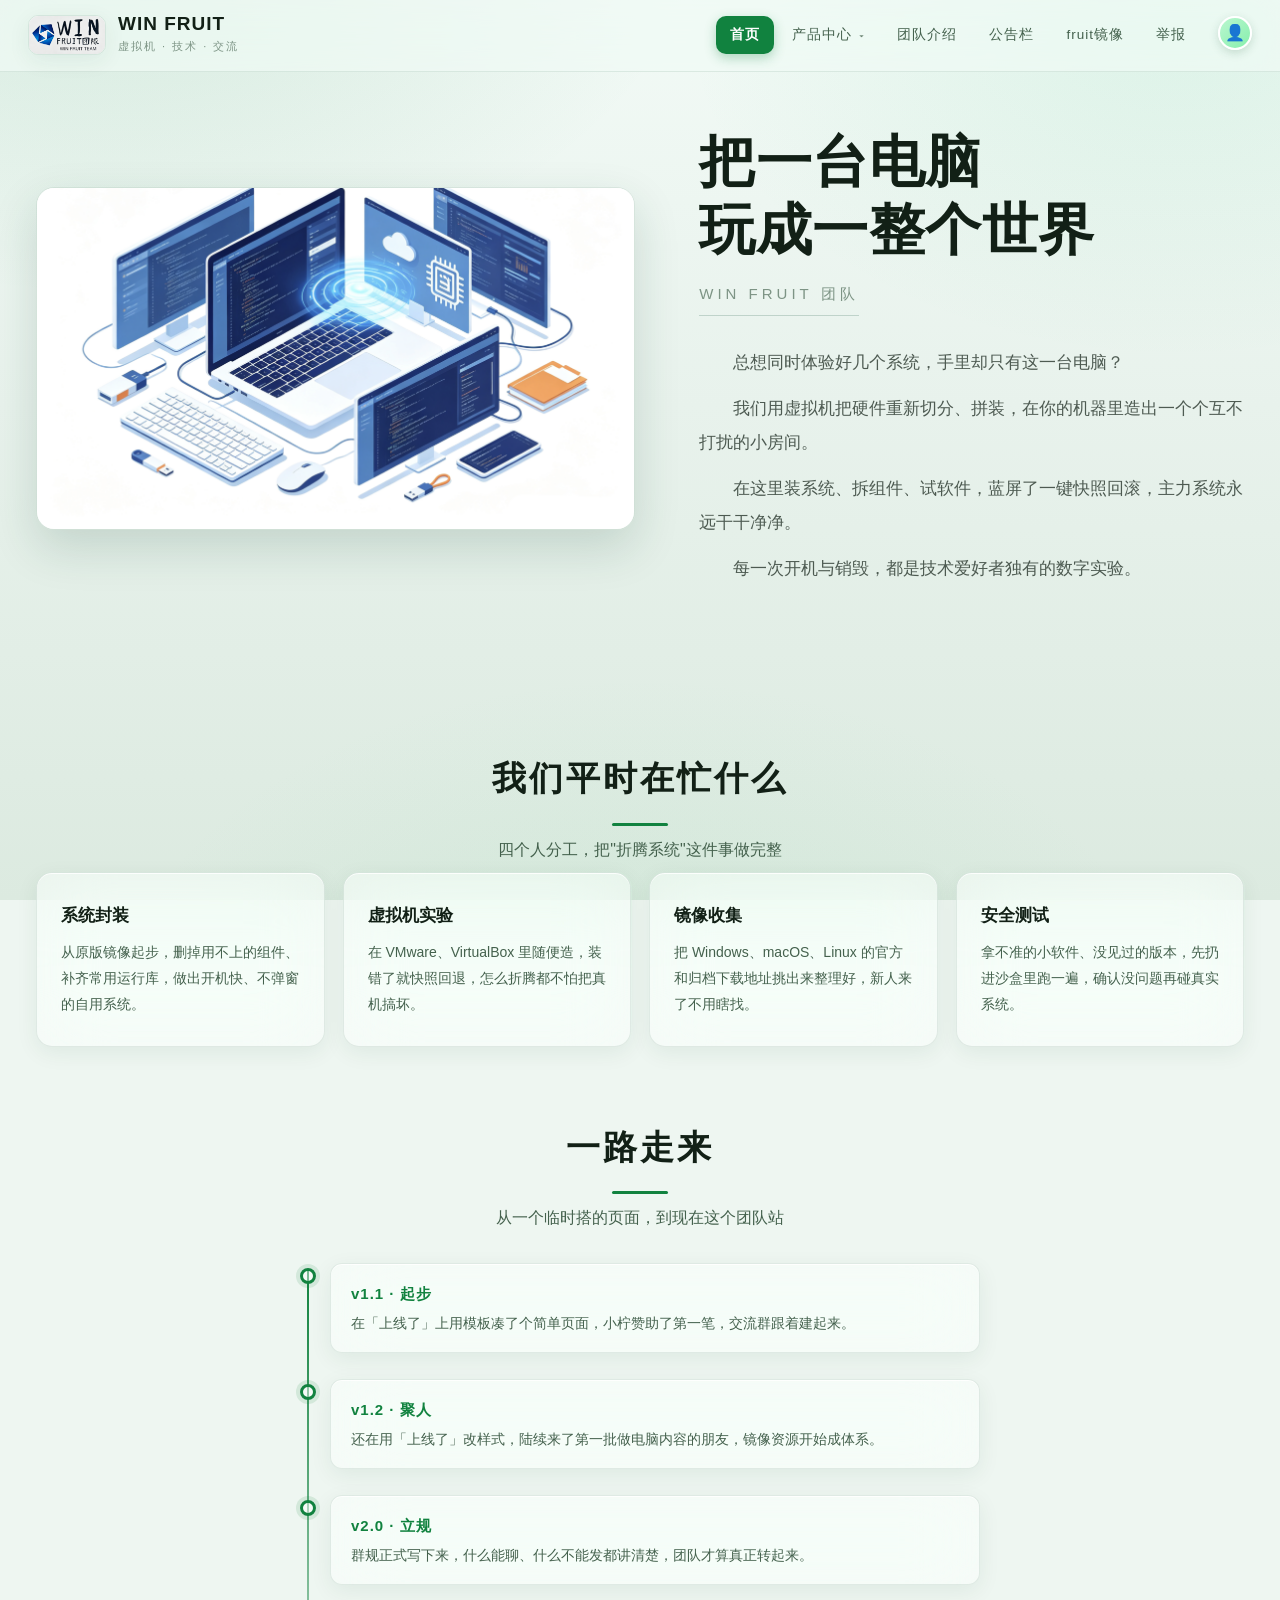
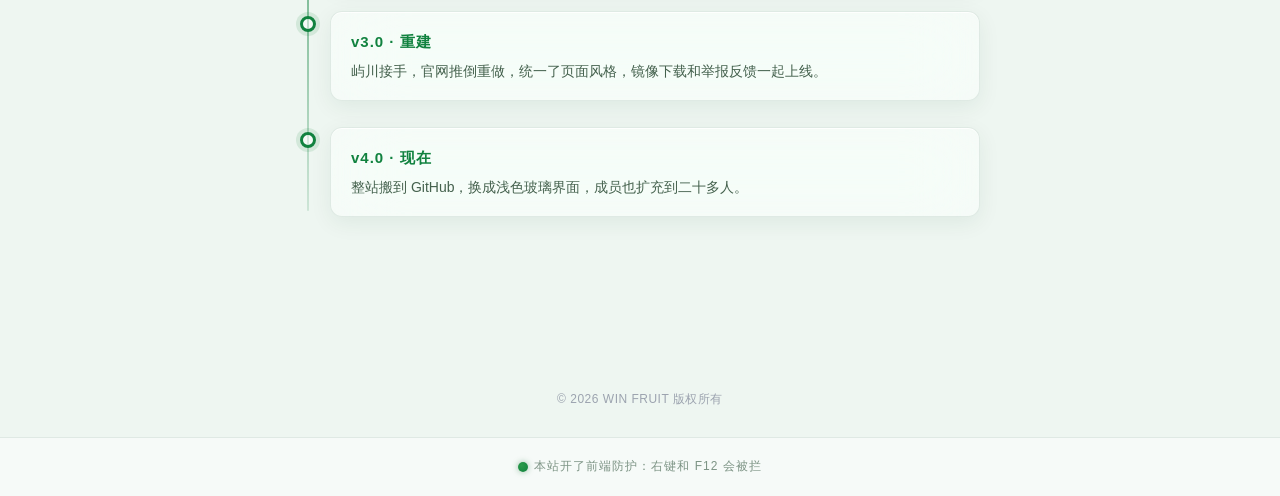
==== commit a741deb2: "Add files via upload" ====
--- a/index.html
+++ b/index.html
@@ -1,4 +1,4 @@
-﻿<!DOCTYPE html>
+<!DOCTYPE html>
 <html lang="zh-CN">
 <head>
     <meta charset="UTF-8">
@@ -75,6 +75,50 @@
 .fa-cta .fa-btn-main { background:#fff; color:#0d6b34; box-shadow:none; }
 .fa-cta .fa-btn-ghost { background:transparent; color:#fff; border-color:rgba(255,255,255,.5); }
 @media (max-width:900px) { .fa-hero-inner{flex-direction:column;} .fa-screen{grid-template-columns:1fr; height:auto;} .fa-palette,.fa-ai{display:none;} .fa-features{grid-template-columns:1fr 1fr;} }
+
+/* ===== 管理后台（管理员独立界面，深色科技风） ===== */
+body.admin-mode .topbar, body.admin-mode main, body.admin-mode .site-footer { display: none !important; }
+#admin-panel {
+  position: fixed; inset: 0; z-index: 1000;
+  background: #0a1410; color: #d8efe2;
+  display: flex; flex-direction: column;
+  font-family: "PingFang SC","Microsoft YaHei","Segoe UI",sans-serif;
+}
+#admin-panel .ad-top {
+  height: 56px; display: flex; align-items: center; justify-content: space-between;
+  padding: 0 24px; background: #0e1f18; border-bottom: 1px solid #1c3a2d; flex: none;
+}
+#admin-panel .ad-brand { font-weight: 800; letter-spacing: 2px; color: #6ee7b7; font-size: 16px; }
+#admin-panel .ad-brand small { color: #64748b; font-weight: 400; letter-spacing: 1px; margin-left: 8px; font-size: 12px; }
+.ad-role { font-size: 12px; color: #86efac; border: 1px solid #14532d; padding: 3px 10px; border-radius: 20px; background: rgba(16,185,129,.12); margin-right: 12px; }
+.ad-btn { background: #14352a; color: #d8efe2; border: none; padding: 8px 16px; border-radius: 8px; cursor: pointer; font-size: 13px; margin-left: 8px; transition: background .15s; }
+.ad-btn:hover { background: #1d4637; }
+.ad-btn.danger { background: #3f1d1d; color: #fca5a5; }
+.ad-btn.danger:hover { background: #572727; }
+#admin-panel .ad-body { flex: 1; display: flex; min-height: 0; }
+#admin-panel .ad-side { width: 190px; background: #0c1a14; border-right: 1px solid #1c3a2d; padding: 16px 10px; flex: none; overflow: auto; }
+.ad-menu { display: block; width: 100%; text-align: left; background: none; border: none; color: #9cc7b0; padding: 12px 14px; border-radius: 10px; cursor: pointer; font-size: 14px; margin-bottom: 6px; transition: background .15s, color .15s; }
+.ad-menu:hover { background: #14281f; color: #e5f6ec; }
+.ad-menu.on { background: #163b2c; color: #6ee7b7; font-weight: 700; }
+#admin-panel .ad-content { flex: 1; padding: 26px 32px; overflow: auto; }
+.ad-page { display: none; }
+.ad-page.on { display: block; }
+.ad-page h2 { font-size: 20px; margin-bottom: 18px; color: #e5f6ec; }
+.ad-cards { display: grid; grid-template-columns: repeat(3, 1fr); gap: 18px; max-width: 760px; }
+.ad-card { background: #12261d; border: 1px solid #1f4032; border-radius: 14px; padding: 22px 20px; }
+.ad-card-num { font-size: 34px; font-weight: 800; color: #6ee7b7; }
+.ad-card-t { margin-top: 6px; font-size: 13px; color: #9cc7b0; }
+.ad-table { width: 100%; border-collapse: collapse; background: #12261d; border-radius: 12px; overflow: hidden; }
+.ad-table th { text-align: left; padding: 12px 16px; background: #162e23; color: #9cc7b0; font-size: 13px; }
+.ad-table td { padding: 11px 16px; border-top: 1px solid #1c3a2d; font-size: 14px; }
+.ad-badge { display: inline-block; font-size: 12px; padding: 2px 10px; border-radius: 20px; }
+.ad-badge.admin { background: rgba(16,185,129,.16); color: #6ee7b7; }
+.ad-badge.user { background: rgba(148,163,184,.14); color: #9cc7b0; }
+.ad-log-tabs { margin-bottom: 14px; }
+.ad-logtab { background: #12261d; color: #9cc7b0; border: none; padding: 8px 18px; border-radius: 8px 8px 0 0; cursor: pointer; font-size: 13px; }
+.ad-logtab.on { background: #163b2c; color: #6ee7b7; font-weight: 700; }
+.ad-log-body { background: #0a1410; border: 1px solid #1f4032; border-radius: 10px; padding: 16px; font-size: 12.5px; line-height: 1.7; color: #9fd8b9; overflow: auto; max-height: 72vh; white-space: pre-wrap; font-family: Consolas, monospace; }
+
 </style>
 
 
@@ -162,6 +206,190 @@
 main { max-width: none !important; }
 .topbar { max-width: none !important; }
 </style>
+
+<style>
+/* ===== fruitAI 页：深色终端演示 + 宣传 ===== */
+#fruitai.page { max-width: none !important; padding: 0 28px 60px !important; }
+#fruitai .fa-hero { padding: 56px 64px; }
+#fruitai .fa-hero-inner { max-width: 1400px; margin: 0 auto; }
+#fruitai .fa-title { font-size: 64px; }
+#fruitai .fa-hero-art img { max-width: 560px; }
+#fruitai .fa-window { max-width: 1300px; }
+#fruitai .fa-stats { max-width: 1300px; margin-left: auto; margin-right: auto; }
+#fruitai .fa-steps { max-width: 1300px; margin: 0 auto; }
+#fruitai .fa-cat-grid { grid-template-columns: repeat(4, 1fr); max-width: 1400px; margin: 0 auto; }
+#fruitai .fa-features { max-width: 1400px; margin-left: auto; margin-right: auto; }
+#fruitai .fa-demo2-grid { max-width: 1300px; margin: 0 auto; }
+#fruitai .fa-faq { max-width: 1000px; }
+#fruitai .fa-req-grid { max-width: 1300px; margin: 0 auto; }
+#fruitai .fa-cta { max-width: 1400px; margin: 0 auto 30px; }
+/* 深色终端演示窗 */
+.fa-term { background:#ffffff; box-shadow:0 12px 32px rgba(17,130,63,.12); }
+.fa-term .fa-titlebar { background:#eef5f0; }
+.fa-term .fa-titlebar-t { color:#2b6b4e; }
+.fa-term-screen { display:grid; grid-template-columns:190px 1fr; height:400px; font-family:-apple-system,'Segoe UI','Microsoft YaHei',sans-serif; }
+.fa-term-nav { background:#f2f8f4; border-right:1px solid #e0ebe4; padding:14px 10px; }
+.ft-item { color:#4a7a63; font-size:13.5px; padding:9px 12px; border-radius:8px; margin-bottom:8px; }
+.ft-item.on { background:#d9f1e3; color:#117a43; box-shadow:inset 2px 0 0 #22a55b; }
+.ft-foot { margin-top:18px; color:#8aa897; font-size:11.5px; border-top:1px solid #e0ebe4; padding-top:12px; }
+.fa-term-main { padding:18px 22px; position:relative; overflow:hidden; background:#fbfefc; }
+.fa-term-main::before { content:''; position:absolute; inset:0; opacity:.5; pointer-events:none;
+  background-image:linear-gradient(rgba(34,165,91,.05) 1px,transparent 1px); background-size:100% 22px; }
+.ft-line { color:#177a43; font-size:14px; margin-bottom:16px; }
+.ft-msg { max-width:82%; font-size:13.5px; padding:9px 13px; border-radius:10px; margin-bottom:12px; position:relative; z-index:1; }
+.ft-msg.u { background:#e7f1fb; color:#24557e; margin-left:auto; }
+.ft-msg.a { background:#e0f4e9; color:#24614a; animation:ftIn .5s both; }
+.ft-msg.a.d2 { animation-delay:.5s; }
+@keyframes ftIn { from{opacity:0; transform:translateY(6px);} to{opacity:1; transform:translateY(0);} }
+.ft-cur { display:inline-block; width:7px; height:14px; background:#22a55b; vertical-align:-2px; animation:ftBlink .8s steps(1) infinite; }
+@keyframes ftBlink { 50%{opacity:0;} }
+.ft-input { margin-top:6px; color:#5e8d82; font-size:13.5px; border:1px solid #d7e6dd; border-radius:9px; padding:11px 13px; border-color:#d7e6dd !important; }
+.ft-input span { color:#22a55b; }
+/* 两个动画演示 */
+.fa-mini-stage.dark { background:#f0fdf4; display:flex; align-items:center; justify-content:center; }
+.fa-splash-demo { width:210px; text-align:center; }
+.fa-splash-demo b { color:#11823f; font-size:26px; letter-spacing:3px; display:block; margin-bottom:6px; text-shadow:0 0 18px rgba(34,165,91,.35); animation:ftGlow 2s ease-in-out infinite; }
+@keyframes ftGlow { 50%{ text-shadow:0 0 34px rgba(34,165,91,.55);} }
+.fa-splash-demo small { color:#6b7280; font-size:11px; letter-spacing:2px; }
+.fa-splash-bar { height:6px; border-radius:4px; background:#e2eee6; margin-top:12px; overflow:hidden; }
+.fa-splash-bar i { display:block; height:100%; width:0; background:linear-gradient(90deg,#16a34a,#86efac); animation:ftLoad 2.4s ease-in-out infinite; }
+@keyframes ftLoad { 0%{width:0;} 60%{width:78%;} 100%{width:100%;} }
+.fa-type-demo { color:#374151; font-family:Consolas,monospace; font-size:13px; text-align:left; width:82%; }
+.fa-type-demo .w { color:#11823f; }
+.fa-type-line { overflow:hidden; white-space:nowrap; animation:ftType 3s steps(20) infinite; }
+@keyframes ftType { 0%,15%{width:0;} 75%,100%{width:100%;} }
+.fa-type-demo .c { color:#6b7280; }
+@media (max-width:1200px) { #fruitai .fa-cat-grid { grid-template-columns: repeat(3,1fr); } }
+@media (max-width:900px) { #fruitai .fa-cat-grid { grid-template-columns: repeat(2,1fr); } #fruitai .fa-hero-art img { max-width:320px; } .fa-term-screen { grid-template-columns:1fr; height:auto; } .fa-term-nav { display:none; } }
+
+/* ===== 下载中心 ===== */
+#download.page { max-width: none !important; padding: 0 28px 70px !important; }
+#download .fa-hero { padding: 54px 40px 30px; }
+#download .dl-wrap { max-width: 1100px; margin: 0 auto; }
+.dl-grid { display: grid; grid-template-columns: 1fr 1fr; gap: 22px; }
+.dl-card {
+  background: #fff; border: 1px solid #e5e7eb; border-radius: 22px;
+  padding: 32px 30px 26px; box-shadow: 0 12px 30px rgba(20,60,40,.06);
+  display: flex; flex-direction: column;
+}
+.dl-head { display: flex; align-items: center; gap: 16px; margin-bottom: 14px; }
+.dl-ic {
+  width: 58px; height: 58px; border-radius: 16px; flex-shrink: 0;
+  background: linear-gradient(135deg,#11823f,#22c55e);
+  display: flex; align-items: center; justify-content: center;
+  box-shadow: 0 6px 16px rgba(17,130,63,.25);
+}
+.dl-ic svg { width: 28px; height: 28px; stroke: #fff; fill: none; stroke-width: 1.8; stroke-linecap: round; stroke-linejoin: round; }
+.dl-name { font-size: 24px; font-weight: 800; color: #111827; }
+.dl-ver { font-size: 12px; color: #6b7280; margin-top: 2px; }
+.dl-desc { font-size: 14px; color: #4b5563; line-height: 1.7; margin-bottom: 18px; }
+.dl-meta { display: flex; gap: 8px; flex-wrap: wrap; margin-bottom: 22px; }
+.dl-tag {
+  font-size: 11.5px; color: #0d6b34; background: #e9f7ef;
+  border: 1px solid #c7e8d4; border-radius: 20px; padding: 4px 12px;
+}
+.dl-btn {
+  display: block; text-align: center; margin-top: auto;
+  background: linear-gradient(135deg,#11823f,#16a34a); color: #fff;
+  font-size: 15px; font-weight: 700; padding: 13px 0; border-radius: 14px;
+  text-decoration: none; transition: all .15s;
+}
+.dl-btn:hover { transform: translateY(-1px); box-shadow: 0 8px 20px rgba(17,130,63,.28); }
+.dl-btn small { display: block; font-size: 11px; font-weight: 400; opacity: .85; margin-top: 2px; }
+@media (max-width: 900px) { .dl-grid { grid-template-columns: 1fr; } }
+
+.dl-acts { display: flex; gap: 12px; margin-top: auto; }
+.dl-acts .dl-btn { flex: 1.4; }
+.dl-ghost {
+  flex: 1; display: block; text-align: center;
+  background: #fff; color: #0d6b34; border: 1.5px solid #c7e8d4;
+  font-size: 14px; font-weight: 700; padding: 12px 0; border-radius: 14px;
+  text-decoration: none; transition: all .15s;
+}
+.dl-ghost:hover { background: #f0faf4; border-color: #16a34a; }
+
+
+/* 导航“更多”下拉 */
+.nav-more { position: relative; display: flex; align-items: center; }
+.more-btn { cursor: pointer; }
+.more-menu {
+  display: none; position: absolute; top: calc(100% + 10px); right: 0; z-index: 200;
+  background: #fff; border: 1px solid #e5e7eb; border-radius: 14px;
+  box-shadow: 0 14px 34px rgba(15,40,25,.14); padding: 8px; min-width: 150px;
+}
+.nav-more.open .more-menu { display: block; }
+.more-menu .nav-link {
+  display: block; padding: 10px 14px; border-radius: 9px; color: #374151; font-size: 14px;
+}
+.more-menu .nav-link:hover { background: #f0faf4; color: #0d6b34; }
+.more-menu .nav-link.active { color: #0d6b34; font-weight: 700; background: #e9f7ef; }
+.more-menu::before {
+  content: ""; position: absolute; top: -10px; right: 26px;
+  border: 10px solid transparent; border-bottom-color: #fff; border-top: none;
+}
+
+
+.nav-prod .more-menu{ left: 0; right: auto; }
+.nav-prod .more-menu::before{ left: 26px; right: auto; }
+
+/* hover 桥：鼠标从按钮平滑移入下拉不消失 */
+.nav-more:before{
+  content: ""; position: absolute; left: 0; right: 0; top: 100%;
+  height: 10px; background: transparent; z-index: 199;
+}
+
+.arr{ font-size: 10px; margin-left: 3px; opacity: .75; }
+
+/* 页脚 */
+.site-footer { padding: 22px 0 26px; border-top: none; }
+.footer-bottom { text-align: center; font-size: 12px; color: #9ca3af; letter-spacing: .5px; }
+
+/* 网页生气提示 */
+#angry-overlay { position: fixed; inset: 0; z-index: 99999; background: rgba(9, 26, 16, .55); backdrop-filter: blur(4px); display: none; align-items: center; justify-content: center; }
+#angry-overlay.show { display: flex; }
+.angry-box { background: #fff; border-radius: 20px; padding: 40px 44px; text-align: center; max-width: 380px; box-shadow: 0 18px 50px rgba(0,0,0,.25); }
+.angry-face { font-size: 52px; line-height: 1; margin-bottom: 14px; }
+.angry-title { font-size: 24px; font-weight: 800; color: #14532d; margin-bottom: 10px; }
+.angry-desc { font-size: 14px; color: #6b7280; line-height: 1.7; margin-bottom: 22px; }
+.angry-btn { background: #16a34a; color: #fff; border: none; border-radius: 12px; padding: 12px 24px; font-size: 15px; font-weight: 600; cursor: pointer; }
+.angry-btn:hover { background: #15803d; }
+
+/* 账号头像 */
+.nav-avatar { margin-left: 14px; width: 34px; height: 34px; border-radius: 50%; background: linear-gradient(135deg,#bbf7d0,#86efac); border: 2px solid #fff; box-shadow: 0 3px 10px rgba(20,83,45,.18); display: flex; align-items: center; justify-content: center; cursor: pointer; font-size: 16px; user-select: none; transition: transform .15s, box-shadow .2s; }
+.nav-avatar:hover { transform: scale(1.06); box-shadow: 0 5px 14px rgba(20,83,45,.28); }
+.nav-avatar.logged { font-weight: 800; color: #14532d; font-size: 15px; }
+@media (max-width: 900px) { .nav-avatar { margin-left: 8px; width: 30px; height: 30px; font-size: 14px; } }
+
+/* 账号弹窗 */
+.pf-overlay, .log-overlay { position: fixed; inset: 0; z-index: 99990; background: rgba(9,26,16,.45); backdrop-filter: blur(4px); display: none; align-items: center; justify-content: center; }
+.pf-overlay.show, .log-overlay.show { display: flex; }
+.pf-box { width: 380px; background: #fff; border-radius: 18px; padding: 24px; box-shadow: 0 18px 50px rgba(0,0,0,.22); }
+.pf-head { display: flex; align-items: center; gap: 10px; margin-bottom: 14px; }
+.pf-name { font-size: 18px; font-weight: 800; color: #14532d; }
+.pf-role { font-size: 12px; color: #fff; background: #16a34a; border-radius: 20px; padding: 3px 10px; }
+.pf-role.admin { background: #f59e0b; }
+.pf-close { margin-left: auto; border: none; background: #f3f4f6; width: 28px; height: 28px; border-radius: 8px; cursor: pointer; color: #6b7280; font-size: 13px; }
+.pf-close:hover { background: #e5e7eb; }
+#pf-bio { width: 100%; height: 110px; border: 1.5px solid #d1fae5; border-radius: 12px; padding: 10px 12px; font-size: 14px; resize: none; outline: none; font-family: inherit; }
+#pf-bio:focus { border-color: #4ade80; }
+.pf-actions { display: flex; gap: 8px; margin-top: 12px; flex-wrap: wrap; }
+.pf-btn { border: none; border-radius: 10px; padding: 9px 14px; font-size: 13px; cursor: pointer; font-weight: 600; }
+.pf-btn.primary { background: #16a34a; color: #fff; }
+.pf-btn.primary:hover { background: #15803d; }
+.pf-btn.admin { background: #f59e0b; color: #fff; display: none; }
+.pf-btn.admin:hover { background: #d97706; }
+.pf-btn.ghost { background: #f3f4f6; color: #6b7280; margin-left: auto; }
+.pf-btn.ghost:hover { background: #e5e7eb; }
+.pf-tip { min-height: 18px; font-size: 12.5px; color: #16a34a; margin-top: 8px; }
+
+/* 日志面板 */
+.log-box { width: 700px; max-width: 92vw; max-height: 78vh; background: #fff; border-radius: 18px; padding: 20px 22px; display: flex; flex-direction: column; box-shadow: 0 18px 50px rgba(0,0,0,.22); }
+.log-head { display: flex; align-items: center; font-size: 16px; font-weight: 800; color: #14532d; margin-bottom: 12px; }
+.log-tabs { display: flex; gap: 6px; margin-bottom: 12px; }
+.log-tab { font-size: 13px; color: #6b7280; padding: 6px 14px; border-radius: 9px; cursor: pointer; background: #f3f4f6; }
+.log-tab.on { background: #16a34a; color: #fff; font-weight: 600; }
+.log-body { flex: 1; overflow: auto; background: #0f172a; color: #d1fae5; border-radius: 12px; padding: 14px; font-size: 12.5px; line-height: 1.65; font-family: Consolas, monospace; white-space: pre-wrap; word-break: break-all; }
+</style>
 </head>
 <body>
     <!-- 顶栏：logo + 导航 -->
@@ -175,11 +403,21 @@
         </div>
         <nav class="main-nav">
             <a href="#" class="nav-link active" data-target="home">首页</a>
-            <a href="#" class="nav-link" data-target="fruitapp">fruit编程</a>
-            <a href="#" class="nav-link" data-target="team">团队介绍</a>
-            <a href="#" class="nav-link" data-target="notice">公告栏</a>
-            <a href="#" class="nav-link" data-target="mirror">fruit镜像</a>
+            <div class="nav-more nav-prod">
+                <a href="#" class="more-btn prod-btn" id="prodToggle">产品中心 <span class="arr">▾</span></a>
+                <div class="more-menu">
+                    <a href="#" class="nav-link" data-target="fruitapp">fruit编程</a>
+                    <a href="#" class="nav-link" data-target="fruitai">fruitAI</a>
+                </div>
+            </div>
+            <a href="#" class="nav-link" data-target="team">团队介绍</a>
+            <a href="#" class="nav-link" data-target="notice">公告栏</a>
+            <a href="#" class="nav-link" data-target="mirror">fruit镜像</a>
             <a href="#" class="nav-link" data-target="report">举报</a>
+            <a href="#" class="nav-link" data-log="1" id="nav-log" style="display:none">日志</a>
+            <div class="nav-avatar" id="nav-avatar" title="账号">
+                <span id="avatar-face">👤</span>
+            </div>
         </nav>
     </header>
 
@@ -201,51 +439,8 @@
                 </div>
             </div>
 
-            <!-- 数据统计 -->
-            <div class="stats-strip">
-                <div class="stat-item reveal">
-                    <div class="stat-num">23</div>
-                    <div class="stat-label">在册成员</div>
-                </div>
-                <div class="stat-item reveal">
-                    <div class="stat-num">5</div>
-                    <div class="stat-label">大版本迭代</div>
-                </div>
-                <div class="stat-item reveal">
-                    <div class="stat-num">24</div>
-                    <div class="stat-label">个镜像链接</div>
-                </div>
-                <div class="stat-item reveal">
-                    <div class="stat-num">4</div>
-                    <div class="stat-label">系统分类</div>
-                </div>
-            </div>
-
-            <!-- 站点索引 -->
-            <div class="index-section">
-                <h3 class="reveal">站点索引</h3>
-                <p class="section-desc reveal">常用页面，点一下就到</p>
-                <div class="index-grid">
-                    <a href="#" class="index-card reveal index-link" data-target="team">
-                        <div class="index-name">团队介绍</div>
-                        <div class="index-desc">7 位管理员和主创 + 13 人名单</div>
-                    </a>
-                    <a href="#" class="index-card reveal index-link" data-target="notice">
-                        <div class="index-name">公告栏</div>
-                        <div class="index-desc">团队规则与版本更新日志</div>
-                    </a>
-                    <a href="#" class="index-card reveal index-link" data-target="mirror">
-                        <div class="index-name">fruit 镜像</div>
-                        <div class="index-desc">Windows / macOS / Linux 下载</div>
-                    </a>
-                    <a href="#" class="index-card reveal index-link" data-target="report">
-                        <div class="index-name">举报</div>
-                        <div class="index-desc">发现违规，点这里反馈</div>
-                    </a>
-                </div>
-            </div>
-
-            <!-- 技术特色 -->
+            
+<!-- 技术特色 -->
             <div class="feature-section">
                 <h3 class="reveal">我们平时在忙什么</h3>
                 <p class="section-desc reveal">四个人分工，把"折腾系统"这件事做完整</p>
@@ -710,17 +905,14 @@
                         <p class="fa-sub">Windows 上的积木编程软件，<br>AI 可以帮你搭积木、跑程序</p>
                         <p class="fa-desc">对它说一句话，它就在软件里把积木拼好、运行、画出图案。<br>193 个积木，本地运行，不会上传你的程序。</p>
                         <div class="fa-btns">
-                            <a href="https://wwbej.lanzoum.com/iUOkP49ac6if" target="_blank" class="fa-btn fa-btn-main">
-                                <span><strong>下载安装版</strong><small>正常安装包，蓝奏云密码 d4fx</small></span>
+                            <a href="assets/fruit-coding-setup-2.3.0-lite.exe" class="fa-btn fa-btn-main">
+                                <span><strong>下载安装版</strong><small>15.6 MB · 直链下载</small></span>
                             </a>
-                            <a href="https://wwbej.lanzoum.com/iDlbq49ac9di" target="_blank" class="fa-btn fa-btn-ghost">
-                                <span><strong>便携版</strong><small>解压就能用，蓝奏云密码 6diu</small></span>
-                            </a>
-                        </div>
+                                                    </div>
                         <div class="fa-meta">需要 Windows 10/11，AI 功能要自己填 API Key</div>
                     </div>
                     <div class="fa-hero-art">
-                        <img src="assets/fruit-promo.png" alt="fruit编程 宣传图">
+                        <img src="assets/fruit-coding-shot.png" alt="fruit编程 工作台界面">
                     </div>
                 </div>
             </div>
@@ -777,23 +969,9 @@
             </div>
 
             
-            <!-- 数据统计条 -->
-            <div class="fa-stats">
-                <div class="fa-stat"><div class="fa-stat-n">193</div><div class="fa-stat-t">个积木</div></div>
-                <div class="fa-stat"><div class="fa-stat-n">11</div><div class="fa-stat-t">大分类</div></div>
-                <div class="fa-stat"><div class="fa-stat-n">3</div><div class="fa-stat-t">步开始用</div></div>
-                <div class="fa-stat"><div class="fa-stat-n">0</div><div class="fa-stat-t">程序上传</div></div>
-            </div>
-
-            <!-- 三步上手 -->
-            <div class="fa-how">
-                <h3 class="fa-h3">三步开始</h3>
-                <p class="fa-p">不用学语法，也不用配环境</p>
-                <div class="fa-steps">
-                    <div class="fa-step">
-                        <div class="fa-step-n">1</div>
+            
                         <h4>下载安装</h4>
-                        <p>安装版一路下一步就行，懒得装就用便携版，解压后直接打开。</p>
+                        <p>安装版一路下一步就行，装好双击就能用。</p>
                     </div>
                     <div class="fa-step-arrow">→</div>
                     <div class="fa-step">
@@ -885,7 +1063,7 @@
                     <div><strong>系统</strong><span>Windows 10 / 11（64 位）</span></div>
                     <div><strong>版本</strong><span>2.3.0</span></div>
                     <div><strong>联网</strong><span>只有 AI 功能需要</span></div>
-                    <div><strong>安装</strong><span>安装包或便携版都行</span></div>
+                    <div><strong>安装</strong><span>15.6 MB 安装版</span></div>
                 </div>
             </div>
 
@@ -893,19 +1071,283 @@
                 <h3>下载试试</h3>
                 <p>装好以后对它说一句"帮我画一个正方形"，看它自己忙活。</p>
                 <div class="fa-btns center">
-                    <a href="https://wwbej.lanzoum.com/iUOkP49ac6if" target="_blank" class="fa-btn fa-btn-main">下载安装版</a>
-                    <a href="https://wwbej.lanzoum.com/iDlbq49ac9di" target="_blank" class="fa-btn fa-btn-ghost">便携版</a>
+                    <a href="assets/fruit-coding-setup-2.3.0-lite.exe" class="fa-btn fa-btn-main">下载安装版</a>
                 </div>
             </div>
         </section>
 
-    </main>
+
+        <!-- ============ fruitAI 宣传页 ============ -->
+        <section id="fruitai" class="page">
+            <div class="fa-hero">
+                <div class="fa-hero-inner">
+                    <div class="fa-hero-text">
+                        <h2 class="fa-title">fruit<span>AI</span></h2>
+                        <p class="fa-sub">本地 AI 助手，<br>20 个技能开箱即用</p>
+                        <p class="fa-desc">对话、翻译、写代码、写周报、做总结……装好就能用。<br>不绑平台，填自己的 API Key 就开聊；Key 和聊天记录都只存在你电脑上。</p>
+                        <div class="fa-btns">
+                            <a href="assets/fruitai-setup-2.0.exe" class="fa-btn fa-btn-main">
+                                <span><strong>下载安装包</strong><small>16 MB · Windows 10/11</small></span>
+                            </a>
+                        </div>
+                        <div class="fa-meta">本地应用 · 无广告 · 无账号 · 聊天记录不联网</div>
+                    </div>
+                    <div class="fa-hero-art">
+                        <img src="assets/fruitai-promo.png" alt="fruitAI 宣传图">
+                    </div>
+                </div>
+            </div>
+
+            <div class="fa-demo-wrap">
+                <h3 class="fa-h3">怎么用</h3>
+                <p class="fa-p">双击打开，填个 Key，开聊</p>
+                <div class="fa-window fa-term">
+                    <div class="fa-titlebar">
+                        <span class="fa-dot r"></span><span class="fa-dot y"></span><span class="fa-dot g"></span>
+                        <span class="fa-titlebar-t">fruitAI — local</span>
+                    </div>
+                    <div class="fa-term-screen">
+                        <div class="fa-term-nav">
+                            <div class="ft-item on">对话</div>
+                            <div class="ft-item">技能库</div>
+                            <div class="ft-item">接口配置</div>
+                            <div class="ft-foot">20 个技能 · 本地运行</div>
+                        </div>
+                        <div class="fa-term-main">
+                            <div class="ft-line">fruitAI 已就绪，问它，别客气。</div>
+                            <div class="ft-msg u">帮我写一首关于夏天的短诗</div>
+                            <div class="ft-msg a">夏夜的风翻过窗台，星光落在 iced tea 里…<span class="ft-cur"></span></div>
+                            <div class="ft-input">输入问题，Enter 发送</div>
+                        </div>
+                    </div>
+                </div>
+            </div>
+
+            <div class="fa-features">
+                <div class="fa-feature">
+                    <h4>20 个技能开箱即用</h4>
+                    <p>翻译、代码编写、文章总结、PPT 大纲、菜谱推荐、旅行规划……一共 20 个，装好就在技能库里，点开就能用。</p>
+                </div>
+                <div class="fa-feature">
+                    <h4>API 想换就换</h4>
+                    <p>所有兼容 OpenAI 格式的接口都认：DeepSeek、通义千问、Kimi、OpenAI、本地 Ollama……改一下地址就行。</p>
+                </div>
+                <div class="fa-feature">
+                    <h4>记录只在本地</h4>
+                    <p>Key 和聊天记录都存你自己电脑上，无账号、无广告、无上传。只有你发消息时，那句话才发到你配置的接口。</p>
+                </div>
+                <div class="fa-feature">
+                    <h4>回答逐字流式出</h4>
+                    <p>不用干等转圈，答案像打字一样一个字一个字蹦出来，中途想停随时停。</p>
+                </div>
+            </div>
+
+            <div class="fa-how">
+                <h3 class="fa-h3">三步开始</h3>
+                <p class="fa-p">不用注册，也不用配环境</p>
+                <div class="fa-steps">
+                    <div class="fa-step">
+                        <div class="fa-step-n">1</div>
+                        <h4>下载安装</h4>
+                        <p>16 MB 安装包，一路下一步。打开时有一段酷炫启动动画，几秒就进主界面。</p>
+                    </div>
+                    <div class="fa-step-arrow">→</div>
+                    <div class="fa-step">
+                        <div class="fa-step-n">2</div>
+                        <h4>填 API Key</h4>
+                        <p>在「接口配置」里粘贴你自己的模型 Key，默认 DeepSeek，充几块钱能用很久。</p>
+                    </div>
+                    <div class="fa-step-arrow">→</div>
+                    <div class="fa-step">
+                        <div class="fa-step-n">3</div>
+                        <h4>直接开聊</h4>
+                        <p>问什么都行。想干正事就在「技能库」里挑，写周报、做总结、算数学，一键进入对应模式。</p>
+                    </div>
+                </div>
+            </div>
+
+            <div class="fa-cats">
+                <h3 class="fa-h3">技能分 7 类，共 20 个</h3>
+                <p class="fa-p">对话归对话，干活归干活</p>
+                <div class="fa-cat-grid">
+                    <div class="fa-cat"><h5>办公</h5><p>PPT 大纲 · 周报日报 · 办公助手</p></div>
+                    <div class="fa-cat"><h5>编程</h5><p>代码编写 · 代码解释 · 数据分析</p></div>
+                    <div class="fa-cat"><h5>学习</h5><p>学习辅导 · 数学解题 · 英语对话</p></div>
+                    <div class="fa-cat"><h5>写作</h5><p>翻译 · 文章总结 · 润色改写 · 文案创作 · 诗歌创作</p></div>
+                    <div class="fa-cat"><h5>创意</h5><p>创意点子</p></div>
+                    <div class="fa-cat"><h5>职场</h5><p>面试助手 · 职场沟通</p></div>
+                    <div class="fa-cat"><h5>生活</h5><p>菜谱推荐 · 旅行规划 · 健康咨询</p></div>
+                </div>
+            </div>
+
+            <div class="fa-demo2">
+                <h3 class="fa-h3">启动动画和回答都是实时的</h3>
+                <p class="fa-p">下面就是软件里真实在跑的动效</p>
+                <div class="fa-demo2-grid">
+                    <div class="fa-mini">
+                        <div class="fa-mini-t">启动动画</div>
+                        <div class="fa-mini-stage dark">
+                            <div class="fa-splash-demo">
+                                <b>fruitAI</b>
+                                <small>PROFESSIONAL WORK MODE</small>
+                                <div class="fa-splash-bar"><i></i></div>
+                            </div>
+                        </div>
+                        <div class="fa-mini-cap">代码雨 + 标题扫光 + 加载进度条，约 6 秒进主界面</div>
+                    </div>
+                    <div class="fa-mini">
+                        <div class="fa-mini-t">流式回答</div>
+                        <div class="fa-mini-stage dark">
+                            <div class="fa-type-demo">
+                                <div class="fa-type-line"><span class="w">&gt;</span> 夏夜的风翻过窗台…</div>
+                                <div class="c">▍正在生成</div>
+                            </div>
+                        </div>
+                        <div class="fa-mini-cap">答案逐字蹦出，不用干等转圈</div>
+                    </div>
+                </div>
+            </div>
+
+            <div class="fa-faq">
+                <h3 class="fa-h3">常见问题</h3>
+                <div class="fa-faq-list">
+                    <details class="fa-faq-item">
+                        <summary>需要花钱吗？</summary>
+                        <p>软件本身免费。AI 功能需要你自己填一个模型 API Key（比如 DeepSeek，充几块钱能用很久）。</p>
+                    </details>
+                    <details class="fa-faq-item">
+                        <summary>支持什么模型？</summary>
+                        <p>所有兼容 OpenAI 格式的接口都能填：DeepSeek、通义千问、Kimi、OpenAI、本地 Ollama……改一下接口地址就行。</p>
+                    </details>
+                    <details class="fa-faq-item">
+                        <summary>我的聊天记录会上传吗？</summary>
+                        <p>不会。Key 和聊天记录都存在你自己电脑上，只有你发消息那一刻，那句话才发到你配置的模型接口。</p>
+                    </details>
+                    <details class="fa-faq-item">
+                        <summary>和网页版 AI 有什么区别？</summary>
+                        <p>这是本地安装的 Windows 应用，双击就开，无广告无账号，20 个技能集中在一个技能库里，回答还是流式逐字输出。</p>
+                    </details>
+                    <details class="fa-faq-item">
+                        <summary>不会用怎么办？</summary>
+                        <p>装好以后填个 Key 就能聊。想干活时点技能库选一个技能，它会自动用对应模式回答。</p>
+                    </details>
+                </div>
+            </div>
+
+            <div class="fa-req">
+                <h3 class="fa-h3">下载信息</h3>
+                <div class="fa-req-grid">
+                    <div><strong>系统</strong><span>Windows 10 / 11（64 位）</span></div>
+                    <div><strong>版本</strong><span>2.0（含开场动画）</span></div>
+                    <div><strong>体积</strong><span>安装包 16 MB</span></div>
+                    <div><strong>联网</strong><span>只有 AI 功能需要</span></div>
+                </div>
+            </div>
+
+            <div class="fa-cta">
+                <h3>下载试试</h3>
+                <p>装好以后对它说一句"帮我写个周报"，看它自己干活。</p>
+                <div class="fa-btns center">
+                    <a href="assets/fruitai-setup-2.0.exe" class="fa-btn fa-btn-main">下载安装包（16 MB）</a>
+                </div>
+            </div>
+        </section>
+
+    
+        
+</main>
+
+    <!-- 管理后台（仅管理员可见，独立界面） -->
+    <div id="admin-panel" style="display:none">
+        <div class="ad-top">
+            <div class="ad-brand">WIN FRUIT 管理后台<small>ADMIN CONSOLE</small></div>
+            <div>
+                <span class="ad-role">管理员</span>
+                <button type="button" class="ad-btn" id="ad-front">返回前台</button>
+                <button type="button" class="ad-btn danger" id="ad-logout">退出登录</button>
+            </div>
+        </div>
+        <div class="ad-body">
+            <aside class="ad-side">
+                <button type="button" class="ad-menu on" data-ad="dash">概览</button>
+                <button type="button" class="ad-menu" data-ad="users">用户管理</button>
+                <button type="button" class="ad-menu" data-ad="logs">操作日志</button>
+                <button type="button" class="ad-menu" data-ad="code">站点代码</button>
+            </aside>
+            <div class="ad-content">
+                <div class="ad-page on" id="ad-dash">
+                    <h2>概览</h2>
+                    <div class="ad-cards">
+                        <div class="ad-card"><div class="ad-card-num" id="ad-n-users">-</div><div class="ad-card-t">注册用户</div></div>
+                        <div class="ad-card"><div class="ad-card-num" id="ad-n-login">-</div><div class="ad-card-t">登录记录</div></div>
+                        <div class="ad-card"><div class="ad-card-num" id="ad-n-access">-</div><div class="ad-card-t">访问记录</div></div>
+                    </div>
+                </div>
+                <div class="ad-page" id="ad-users">
+                    <h2>用户管理</h2>
+                    <table class="ad-table">
+                        <thead><tr><th>用户名</th><th>角色</th><th>简介</th></tr></thead>
+                        <tbody id="ad-users-body"></tbody>
+                    </table>
+                </div>
+                <div class="ad-page" id="ad-logs">
+                    <h2>操作日志</h2>
+                    <div class="ad-log-tabs">
+                        <button type="button" class="ad-logtab on" data-f="login.log">登录记录</button>
+                        <button type="button" class="ad-logtab" data-f="access.log">访问记录</button>
+                    </div>
+                    <pre class="ad-log-body" id="ad-log-body"></pre>
+                </div>
+                <div class="ad-page" id="ad-code">
+                    <h2>站点代码</h2>
+                    <pre class="ad-log-body" id="ad-code-body"></pre>
+                </div>
+            </div>
+        </div>
+    </div>
+
+    <!-- 页脚 -->
+    <footer class="site-footer">
+        <div class="footer-bottom">© 2026 WIN FRUIT 版权所有</div>
+    </footer>
+
 
     <!-- 防火墙状态条 -->
     <div class="firewall-bar">
         <span class="shield"></span>本站开了前端防护：右键和 F12 会被拦
     </div>
 
+    <!-- 账号弹窗 -->
+    <div class="pf-overlay" id="pf-overlay">
+        <div class="pf-box">
+            <div class="pf-head">
+                <span class="pf-name" id="pf-name">未登录</span>
+                <span class="pf-role" id="pf-role"></span>
+                <button type="button" class="pf-close" id="pf-close">✕</button>
+            </div>
+            <textarea id="pf-bio" maxlength="200" placeholder="写点什么介绍自己…"></textarea>
+            <div class="pf-actions">
+                <button type="button" class="pf-btn primary" id="pf-save">保存简介</button>
+                <button type="button" class="pf-btn admin" id="pf-logs">查看代码日志</button>
+                <button type="button" class="pf-btn ghost" id="pf-logout">退出登录</button>
+            </div>
+            <div class="pf-tip" id="pf-tip"></div>
+        </div>
+    </div>
+
+    <!-- 代码日志面板 -->
+    <div class="log-overlay" id="log-overlay">
+        <div class="log-box">
+            <div class="log-head">代码日志 <button type="button" class="pf-close" id="log-close">✕</button></div>
+            <div class="log-tabs">
+                <span class="log-tab on" data-f="login.log">登录记录</span>
+                <span class="log-tab" data-f="access.log">访问记录</span>
+                <span class="log-tab" data-f="code">站点代码</span>
+            </div>
+            <pre class="log-body" id="log-body"></pre>
+        </div>
+    </div>
+
     <script src="main.js"></script>
 </body>
 </html>
